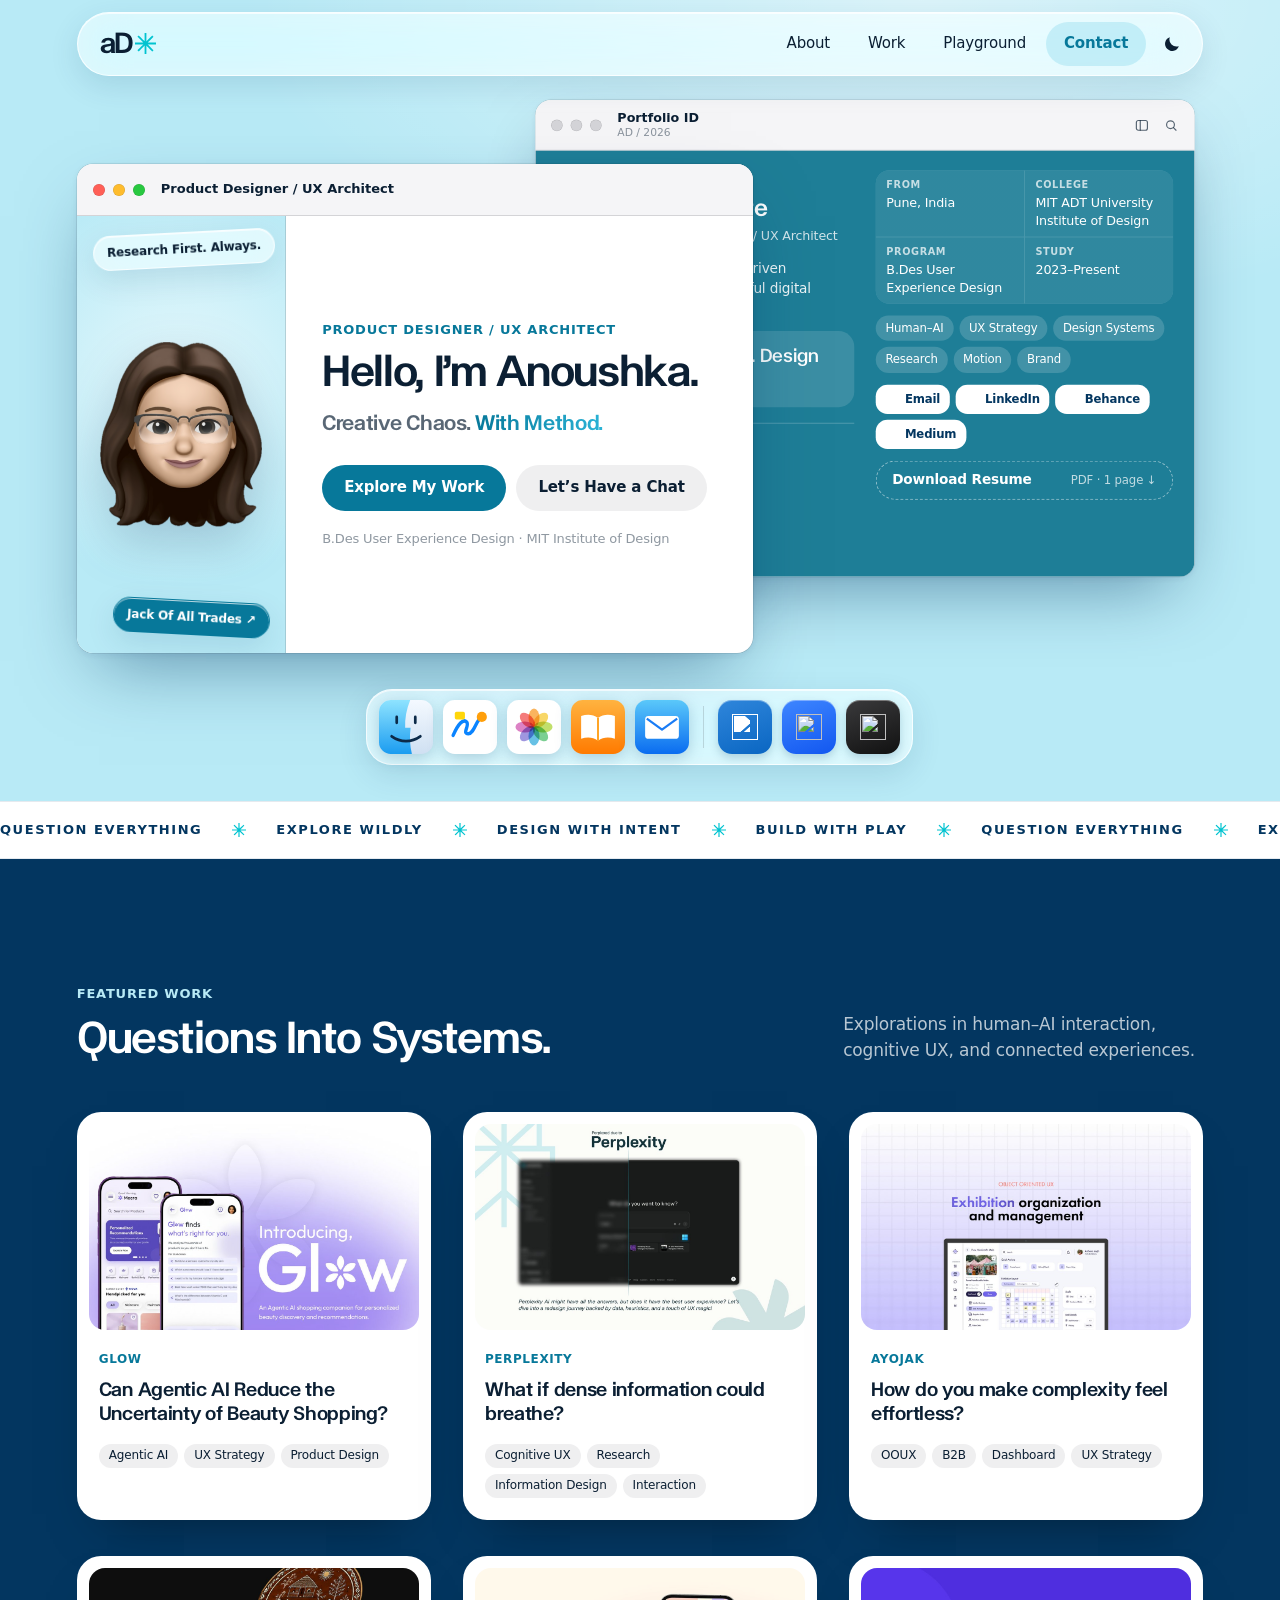
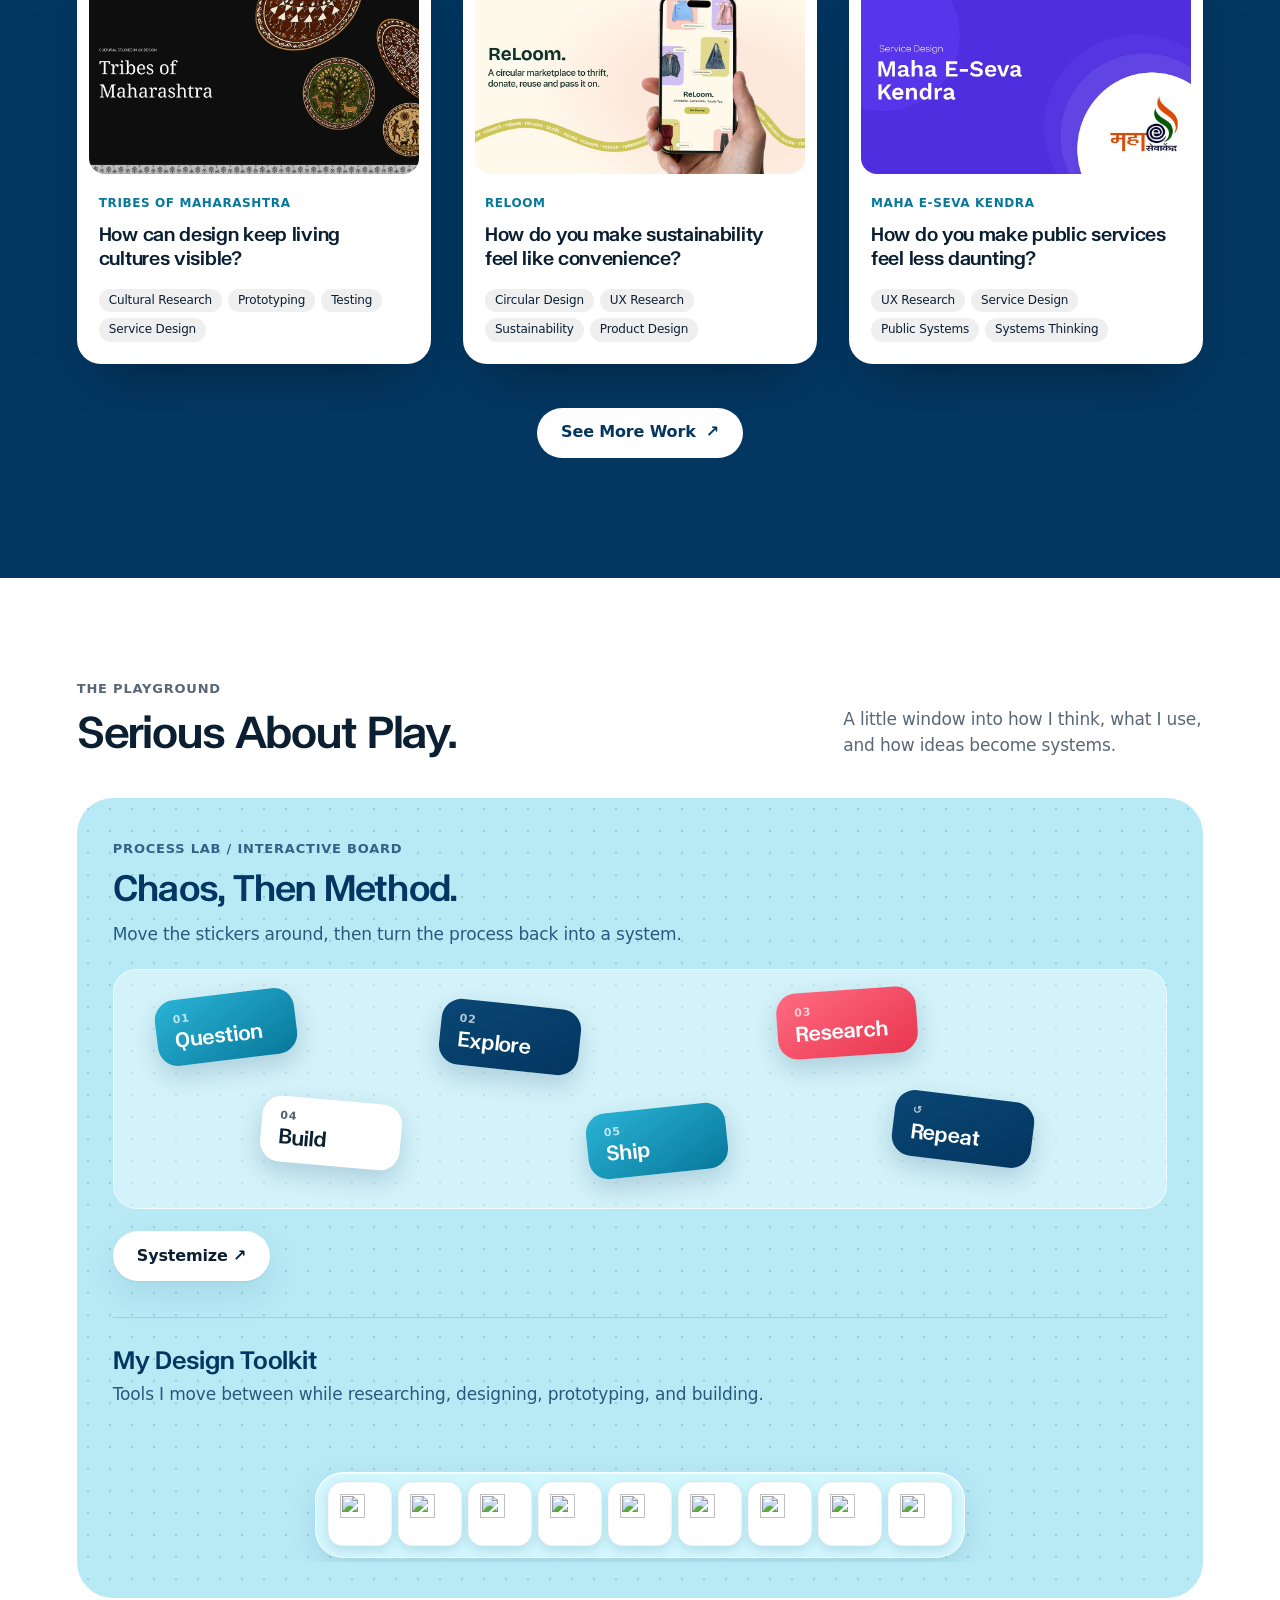
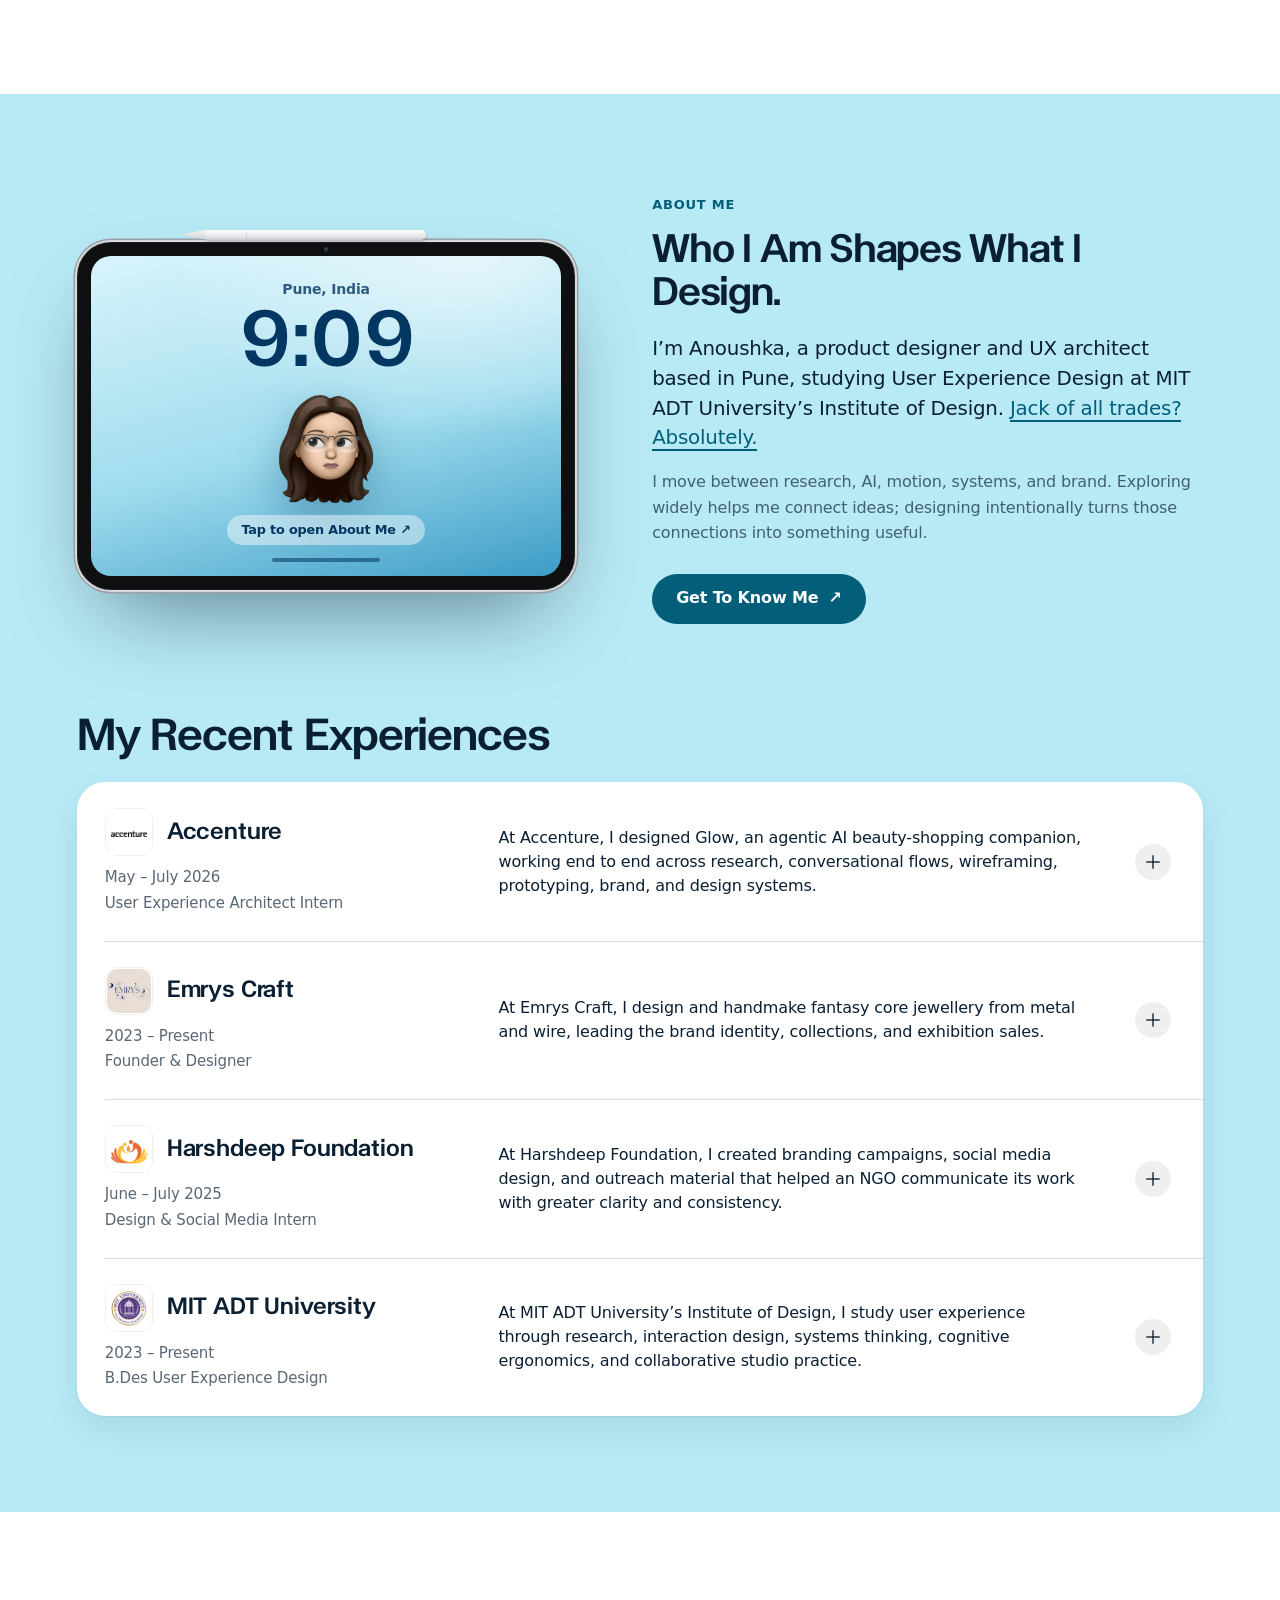
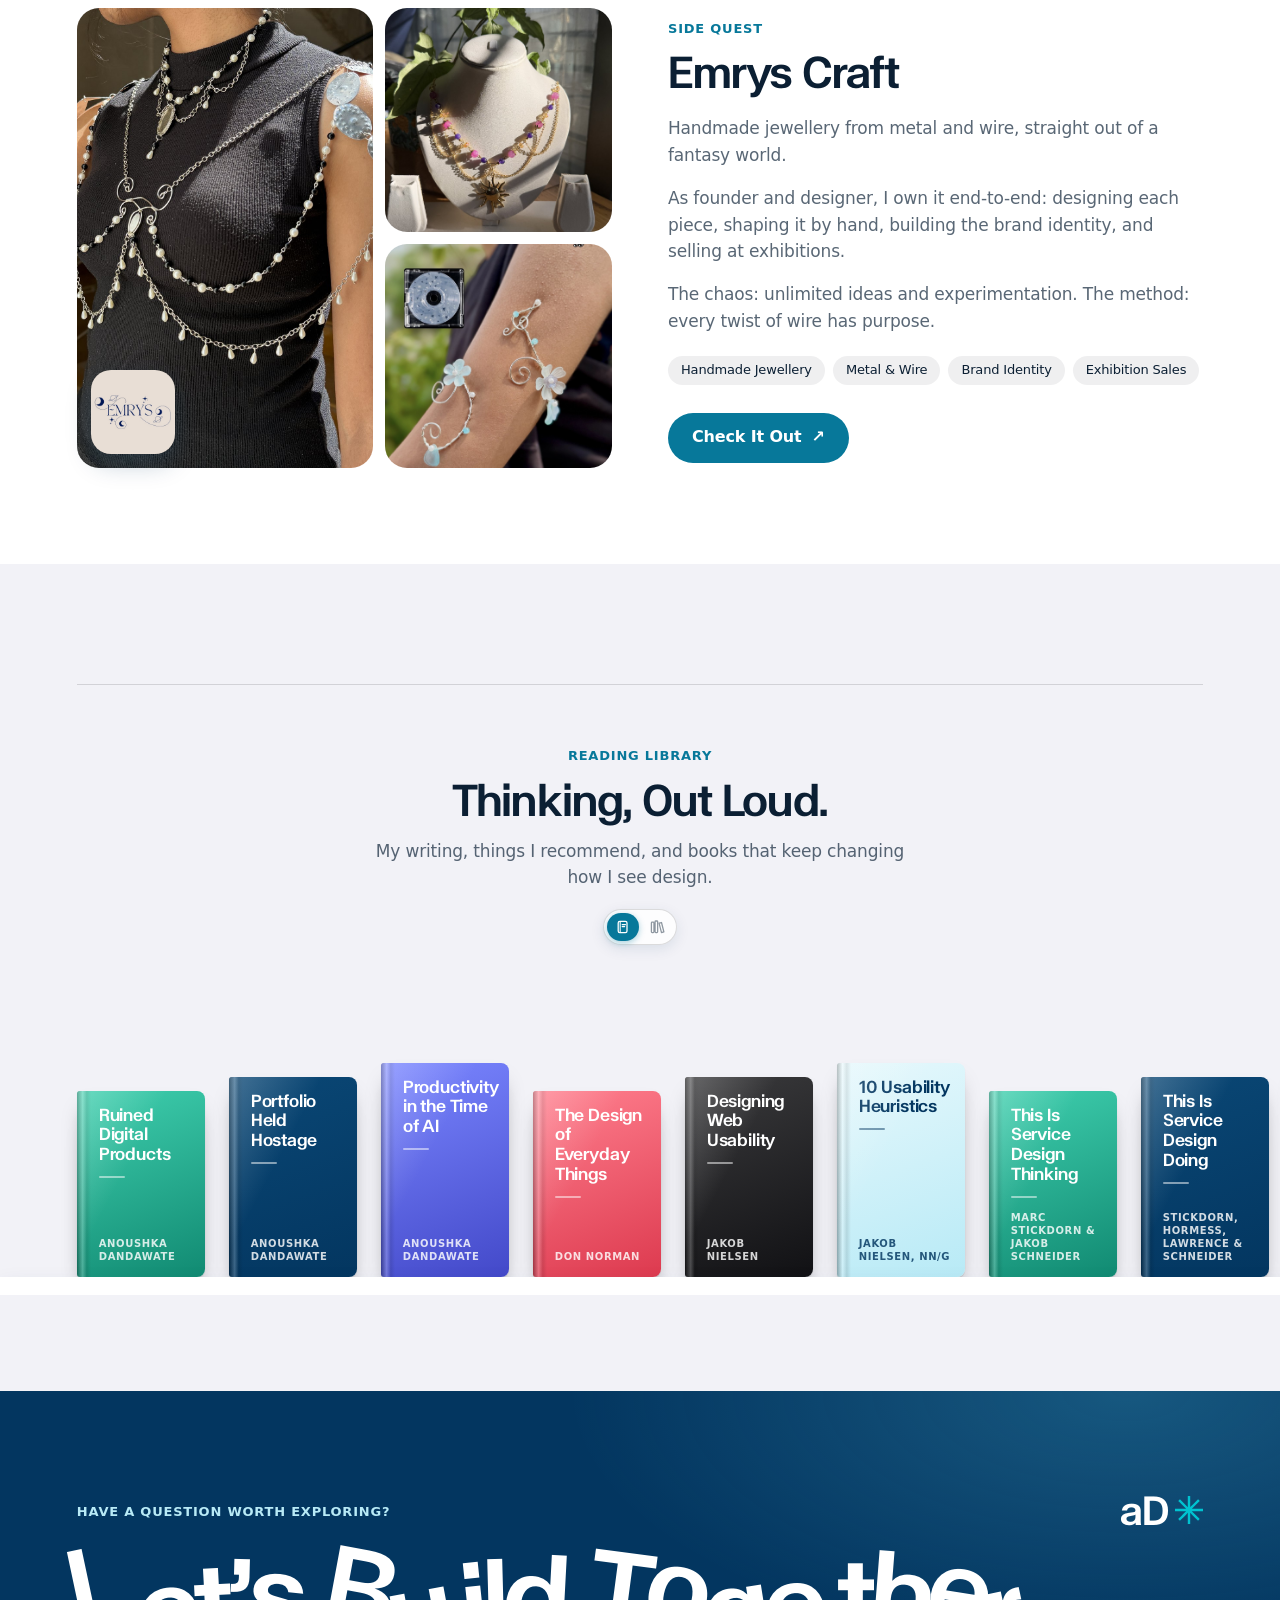
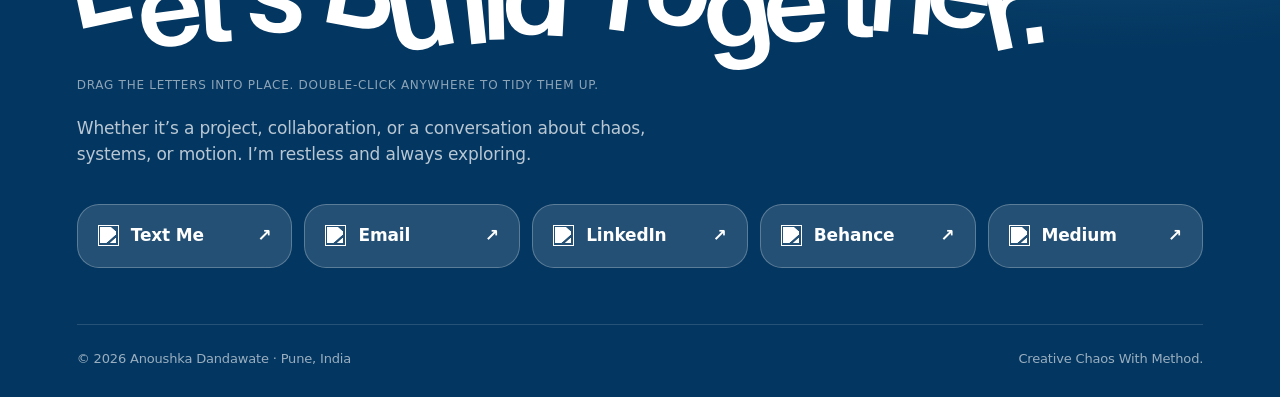
==== index.html @ fce6d8d2 "content: update the Portfolio ID blurb Co-Authored-By: Claude Opus 5 (1M context) <noreply@anthropic" ====
<!DOCTYPE html>
<html lang="en">
<head>
<meta charset="UTF-8"><meta name="viewport" content="width=device-width, initial-scale=1">
<meta name="description" content="Anoushka Dandawate, Product Designer & UX Architect in Pune. Research, human–AI interaction, design systems, and intentional motion.">
<title>Anoushka Dandawate | Creative Chaos With Method</title>
<meta name="theme-color" content="#B8EAF6" media="(prefers-color-scheme: light)"><meta name="theme-color" content="#021526" media="(prefers-color-scheme: dark)">
<link rel="icon" type="image/svg+xml" href="./star.svg">
<link rel="stylesheet" href="./styles.css">
<script src="./theme.js"></script>
<script src="./cursor.js" defer></script>
<script src="./haptics.js" defer></script>
</head>
<body><a class="skip" href="#work">Skip to work</a>
<header class="nav-shell"><div class="wrap nav"><a href="#" class="logo" aria-label="Anoushka home">aD<img class="star-mark" src="./star.svg" alt="" draggable="false"></a><button class="menu-toggle" type="button" aria-expanded="false" aria-controls="main-navigation" aria-label="Open navigation"><span></span><span></span><span></span></button><nav class="nav-tabs" id="main-navigation" aria-label="Main navigation"><a href="about.html">About</a><a href="work.html">Work</a><a href="#playground">Playground</a><a href="#contact">Contact</a></nav><button class="theme-toggle" type="button" aria-pressed="false" aria-label="Switch to dark mode"><svg class="icon-moon" viewBox="0 0 24 24" width="20" height="20" fill="currentColor" aria-hidden="true"><path d="M20.2 14.6A8.5 8.5 0 0 1 9.4 3.8a8.5 8.5 0 1 0 10.8 10.8Z"/></svg><svg class="icon-sun" viewBox="0 0 24 24" width="20" height="20" fill="none" stroke="currentColor" stroke-width="1.8" stroke-linecap="round" aria-hidden="true"><circle cx="12" cy="12" r="4.2"/><path d="M12 2.5v2.2M12 19.3v2.2M2.5 12h2.2M19.3 12h2.2M5.3 5.3l1.6 1.6M17.1 17.1l1.6 1.6M5.3 18.7l1.6-1.6M17.1 6.9l1.6-1.6"/></svg></button></div></header>
<main>
<div class="wrap"><section class="hero surface" aria-labelledby="hero-title"><div class="desktop reveal">
<article class="mac-window window-id" aria-label="Portfolio ID window"><div class="window-bar"><span class="traffic" aria-hidden="true"><i></i><i></i><i></i></span><span class="window-title">Portfolio ID<small>AD / 2026</small></span><span class="window-tools" aria-hidden="true"><svg viewBox="0 0 24 24" width="16" height="16" fill="none" stroke="currentColor" stroke-width="1.8" stroke-linecap="round"><rect x="3.5" y="4.5" width="17" height="15" rx="3"/><path d="M9.5 4.5v15"/></svg><svg viewBox="0 0 24 24" width="16" height="16" fill="none" stroke="currentColor" stroke-width="1.8" stroke-linecap="round"><circle cx="11" cy="11" r="6"/><path d="m15.5 15.5 4 4"/></svg></span></div>
<div class="window-body id-body"><div class="id-left"><div class="id-profile"><div class="id-monogram memoji-slot photo-avatar"><img src="./anu.jpg" alt="Anoushka Dandawate"></div><div><h3>Anoushka Dandawate</h3><p>Product Designer / UX Architect</p></div></div><p class="id-blurb">Restless explorer. Research-driven questioner. Creating thoughtful digital experiences.</p><blockquote class="id-quote">“Question everything. Design with intent.”</blockquote></div><div class="id-right"><dl class="id-details"><div><dt>From</dt><dd>Pune, India</dd></div><div><dt>College</dt><dd>MIT ADT University<br>Institute of Design</dd></div><div><dt>Program</dt><dd>B.Des User Experience Design</dd></div><div><dt>Study</dt><dd>2023–Present</dd></div></dl><div class="id-categories" aria-label="Design focus areas"><span>Human–AI</span><span>UX Strategy</span><span>Design Systems</span><span>Research</span><span>Motion</span><span>Brand</span></div><div class="id-socials" aria-label="Social links"><a href="mailto:dandawateanoushka@gmail.com" aria-label="Email"><img src="https://cdn.simpleicons.org/gmail/033660" alt="">Email</a><a href="https://linkedin.com/in/anoushka-dandawate" target="_blank" rel="noopener noreferrer" aria-label="LinkedIn"><img src="https://cdn.jsdelivr.net/npm/simple-icons@v13/icons/linkedin.svg" alt="">LinkedIn</a><a href="https://behance.net/anoushkdandawa" target="_blank" rel="noopener noreferrer" aria-label="Behance"><img src="https://cdn.simpleicons.org/behance/033660" alt="">Behance</a><a href="https://medium.com/@dandawateanoushka" target="_blank" rel="noopener noreferrer" aria-label="Medium"><img src="https://cdn.simpleicons.org/medium/033660" alt="">Medium</a></div><a class="id-resume" href="./Anoushka-Dandawate-Resume.pdf" download="Anoushka-Dandawate-Resume.pdf">Download Resume <small>PDF · 1 page ↓</small></a></div><div class="id-bottom"><span>Currently Curious About</span><div><b>AI with personality</b><b>Why people choose</b><b>Motion with purpose</b></div></div></div></article>
<article class="mac-window window-photo is-front" aria-label="Portrait window"><div class="window-bar"><span class="traffic" aria-hidden="true"><i></i><i></i><i></i></span><span class="window-title identity-label">Product Designer / UX Architect</span></div>
<div class="window-body photo-body"><div class="portrait-slot has-memoji"><img class="portrait-memoji" src="./memoji-smile.png" alt="Anoushka’s Memoji, smiling"><span class="sticker one">Research First. Always.</span><span class="sticker two">Jack Of All Trades ↗</span></div><div class="hero-card-copy hero-copy-v2"><span class="hero-role">Product Designer / UX Architect</span><h1 id="hero-title" class="hero-name">Hello, I’m Anoushka.</h1><p class="hero-tagline">Creative Chaos. <span>With Method.</span></p><div class="actions hero-actions"><a class="button primary" href="work.html">Explore My Work</a><a class="button" href="https://wa.me/919284045436" target="_blank" rel="noopener noreferrer">Let’s Have a Chat</a></div><p class="hero-meta">B.Des User Experience Design · MIT Institute of Design</p></div></div></article>
</div>
<nav class="hero-dock reveal" aria-label="Quick links"><a class="dock-app is-art" href="#work"><svg viewBox="0 0 64 64" aria-hidden="true"><defs><linearGradient id="fdr-l" x1="0" y1="0" x2="0" y2="1"><stop offset="0" stop-color="#8ee3ff"/><stop offset="1" stop-color="#1b9cf0"/></linearGradient><linearGradient id="fdr-r" x1="0" y1="0" x2="0" y2="1"><stop offset="0" stop-color="#f4f9ff"/><stop offset="1" stop-color="#cfe0f2"/></linearGradient></defs><rect width="64" height="64" rx="14" fill="url(#fdr-r)"/><path d="M14 0h23c-4.5 11-6.5 22-6 33h6.5c-1.5 10-1 21 1.5 31H14A14 14 0 0 1 0 50V14A14 14 0 0 1 14 0z" fill="url(#fdr-l)"/><path d="M21 20v7M43 20v7" stroke="#0c2a48" stroke-width="3.2" stroke-linecap="round"/><path d="M15 43c10.5 7.5 23.5 7.5 34 0" stroke="#0c2a48" stroke-width="3.2" fill="none" stroke-linecap="round"/></svg><span class="dock-tip">Work</span></a><a class="dock-app is-art" href="#playground"><svg viewBox="0 0 64 64" aria-hidden="true"><rect width="64" height="64" rx="14" fill="#fff"/><path d="M12 42c6-14 12-20 16-16s-6 14 2 14 10-22 18-18" stroke="#0a84ff" stroke-width="4" fill="none" stroke-linecap="round"/><circle cx="46" cy="20" r="6" fill="#ff9f0a"/><rect x="14" y="14" width="12" height="9" rx="2" fill="#ffd60a"/></svg><span class="dock-tip">Playground</span></a><a class="dock-app is-art" href="#about"><svg viewBox="0 0 64 64" aria-hidden="true"><rect width="64" height="64" rx="14" fill="#fff"/><g transform="translate(32 32)"><ellipse cx="0" cy="-11" rx="6.5" ry="11" fill="#f9a33b" opacity=".82" transform="rotate(0)" style="mix-blend-mode:multiply"/><ellipse cx="0" cy="-11" rx="6.5" ry="11" fill="#f7cf45" opacity=".82" transform="rotate(45)" style="mix-blend-mode:multiply"/><ellipse cx="0" cy="-11" rx="6.5" ry="11" fill="#b3d84a" opacity=".82" transform="rotate(90)" style="mix-blend-mode:multiply"/><ellipse cx="0" cy="-11" rx="6.5" ry="11" fill="#5ec47a" opacity=".82" transform="rotate(135)" style="mix-blend-mode:multiply"/><ellipse cx="0" cy="-11" rx="6.5" ry="11" fill="#45b4e0" opacity=".82" transform="rotate(180)" style="mix-blend-mode:multiply"/><ellipse cx="0" cy="-11" rx="6.5" ry="11" fill="#8a7fd8" opacity=".82" transform="rotate(225)" style="mix-blend-mode:multiply"/><ellipse cx="0" cy="-11" rx="6.5" ry="11" fill="#d466b8" opacity=".82" transform="rotate(270)" style="mix-blend-mode:multiply"/><ellipse cx="0" cy="-11" rx="6.5" ry="11" fill="#f25e5e" opacity=".82" transform="rotate(315)" style="mix-blend-mode:multiply"/></g></svg><span class="dock-tip">About</span></a><a class="dock-app is-art" href="#writing"><svg viewBox="0 0 64 64" aria-hidden="true"><defs><linearGradient id="hd-bks" x1="0" y1="0" x2="0" y2="1"><stop offset="0" stop-color="#ffb340"/><stop offset="1" stop-color="#ff7a00"/></linearGradient></defs><rect width="64" height="64" rx="14" fill="url(#hd-bks)"/><path d="M12 19c7-2.6 14-2.2 20 2.2 6-4.4 13-4.8 20-2.2v27c-7-2.6-14-2.2-20 2.2-6-4.4-13-4.8-20-2.2z" fill="#fff"/><path d="M32 21.2v27" stroke="#ff9500" stroke-width="2"/></svg><span class="dock-tip">Reading Library</span></a><a class="dock-app is-art" href="#contact"><svg viewBox="0 0 64 64" aria-hidden="true"><defs><linearGradient id="hd-ml" x1="0" y1="0" x2="0" y2="1"><stop offset="0" stop-color="#5ac8fa"/><stop offset="1" stop-color="#0a6cf0"/></linearGradient></defs><rect width="64" height="64" rx="14" fill="url(#hd-ml)"/><rect x="12" y="19" width="40" height="27" rx="4" fill="#fff"/><path d="m14 22 18 13 18-13" stroke="#1a7cf5" stroke-width="2.6" fill="none" stroke-linejoin="round"/></svg><span class="dock-tip">Contact</span></a><span class="dock-divider" aria-hidden="true"></span><a class="dock-app dock-social" href="https://linkedin.com/in/anoushka-dandawate" target="_blank" rel="noopener noreferrer" style="--app:linear-gradient(160deg,#2F86DB,#0A66C2)"><img class="invert" src="https://cdn.jsdelivr.net/npm/simple-icons@v13/icons/linkedin.svg" alt=""><span class="dock-tip">LinkedIn</span></a><a class="dock-app dock-social" href="https://behance.net/anoushkdandawa" target="_blank" rel="noopener noreferrer" style="--app:linear-gradient(160deg,#3E86FF,#1257F0)"><img src="https://cdn.simpleicons.org/behance/FFFFFF" alt=""><span class="dock-tip">Behance</span></a><a class="dock-app dock-social" href="https://medium.com/@dandawateanoushka" target="_blank" rel="noopener noreferrer" style="--app:linear-gradient(160deg,#3A3A3C,#111)"><img src="https://cdn.simpleicons.org/medium/FFFFFF" alt=""><span class="dock-tip">Medium</span></a></nav>
</section></div>
<div class="ribbon" aria-hidden="true"><div class="ribbon-track"><div class="ribbon-group"><span>Question Everything</span><span>Explore Wildly</span><span>Design With Intent</span><span>Build With Play</span></div><div class="ribbon-group"><span>Question Everything</span><span>Explore Wildly</span><span>Design With Intent</span><span>Build With Play</span></div></div></div>
<div class="wrap"><section class="section surface surface-light" id="work"><div class="section-head"><div><span class="eyebrow blue">Featured Work</span><h2>Questions Into Systems.</h2></div><p>Explorations in human–AI interaction, cognitive UX, and connected experiences.</p></div><div class="grid" id="projects"></div><div class="section-cta"><a class="button primary" href="work.html">See More Work <span>↗</span></a></div></section></div>

<section class="playground" id="playground"><div class="wrap section surface surface-dark"><div class="section-head"><div><span class="eyebrow">The Playground</span><h2>Serious About Play.</h2></div><p>A little window into how I think, what I use, and how ideas become systems.</p></div><div class="playground-flow">
<section class="process-board" aria-labelledby="process-title"><span class="eyebrow">Process Lab / Interactive Board</span><h3 id="process-title">Chaos, Then Method.</h3><p>Move the stickers around, then turn the process back into a system.</p><div class="canvas process-canvas" id="canvas" aria-label="Interactive design process sticker canvas"><button class="tile" style="--x:4%;--y:24px;--r:-7deg"><small>01</small>Question</button><button class="tile" style="--x:31%;--y:34px;--r:6deg"><small>02</small>Explore</button><button class="tile" style="--x:63%;--y:20px;--r:-4deg"><small>03</small>Research</button><button class="tile" style="--x:14%;--y:130px;--r:5deg"><small>04</small>Build</button><button class="tile" style="--x:45%;--y:138px;--r:-6deg"><small>05</small>Ship</button><button class="tile" style="--x:74%;--y:126px;--r:7deg"><small>↺</small>Repeat</button></div><button class="button" id="systemize" aria-pressed="false">Systemize ↗</button><div class="toolkit-block" role="group" aria-labelledby="toolkit-title"><h4 id="toolkit-title">My Design Toolkit</h4><p>Tools I move between while researching, designing, prototyping, and building.</p><div class="dock-scroll" aria-label="Design toolkit"><div class="tool-dock"><div class="tool-group" role="list"><div class="dock-item" role="listitem"><span class="dock-icon"><img src="https://www.google.com/s2/favicons?domain=figma.com&amp;sz=128" alt="" width="52" height="52"></span><span>Figma</span></div><div class="dock-item" role="listitem"><span class="dock-icon"><img src="https://cdn.simpleicons.org/framer/0055FF" alt="" width="48" height="48"></span><span>Framer</span></div><div class="dock-item" role="listitem"><span class="dock-icon"><img src="https://cdn.simpleicons.org/claude/D97757" alt="" width="48" height="48"></span><span>Claude</span></div><div class="dock-item" role="listitem"><span class="dock-icon"><img src="https://www.google.com/s2/favicons?domain=aistudio.google.com&amp;sz=128" alt="" width="52" height="52"></span><span>AI Studio</span></div><div class="dock-item" role="listitem"><span class="dock-icon"><img src="https://www.google.com/s2/favicons?domain=procreate.com&amp;sz=128" alt="" width="52" height="52"></span><span>Procreate</span></div><div class="dock-item" role="listitem"><span class="dock-icon"><img src="https://www.gstatic.com/labs-code/stitch/favicon-192x192.png" alt="" width="52" height="52"></span><span>Stitch</span></div><div class="dock-item" role="listitem"><span class="dock-icon"><img src="https://cdn.jsdelivr.net/gh/devicons/devicon@latest/icons/illustrator/illustrator-plain.svg" alt="" width="52" height="52"></span><span>Illustrator</span></div><div class="dock-item" role="listitem"><span class="dock-icon"><img src="https://cdn.jsdelivr.net/gh/devicons/devicon@latest/icons/photoshop/photoshop-original.svg" alt="" width="52" height="52"></span><span>Photoshop</span></div><div class="dock-item" role="listitem"><span class="dock-icon"><img src="https://cdn.simpleicons.org/miro/FFD02F" alt="" width="52" height="52"></span><span>Miro</span></div></div><div class="tool-group" aria-hidden="true"><div class="dock-item"><span class="dock-icon"><img src="https://www.google.com/s2/favicons?domain=figma.com&amp;sz=128" alt="" width="52" height="52"></span><span>Figma</span></div><div class="dock-item"><span class="dock-icon"><img src="https://cdn.simpleicons.org/framer/0055FF" alt="" width="48" height="48"></span><span>Framer</span></div><div class="dock-item"><span class="dock-icon"><img src="https://cdn.simpleicons.org/claude/D97757" alt="" width="48" height="48"></span><span>Claude</span></div><div class="dock-item"><span class="dock-icon"><img src="https://www.google.com/s2/favicons?domain=aistudio.google.com&amp;sz=128" alt="" width="52" height="52"></span><span>AI Studio</span></div><div class="dock-item"><span class="dock-icon"><img src="https://www.google.com/s2/favicons?domain=procreate.com&amp;sz=128" alt="" width="52" height="52"></span><span>Procreate</span></div><div class="dock-item"><span class="dock-icon"><img src="https://www.gstatic.com/labs-code/stitch/favicon-192x192.png" alt="" width="52" height="52"></span><span>Stitch</span></div><div class="dock-item"><span class="dock-icon"><img src="https://cdn.jsdelivr.net/gh/devicons/devicon@latest/icons/illustrator/illustrator-plain.svg" alt="" width="52" height="52"></span><span>Illustrator</span></div><div class="dock-item"><span class="dock-icon"><img src="https://cdn.jsdelivr.net/gh/devicons/devicon@latest/icons/photoshop/photoshop-original.svg" alt="" width="52" height="52"></span><span>Photoshop</span></div><div class="dock-item"><span class="dock-icon"><img src="https://cdn.simpleicons.org/miro/FFD02F" alt="" width="52" height="52"></span><span>Miro</span></div></div></div></div></div></section>

</div></section>
<div class="wrap section-stack"><section class="section surface surface-light" id="about"><div class="about-grid about-feature"><div class="about-device"><a class="ipad ipad-lock" href="about.html" aria-label="Open the About Me page"><span class="apple-pencil" aria-hidden="true"></span><span class="ipad-camera" aria-hidden="true"></span><span class="ipad-screen lock-screen"><span class="lock-date">Pune, India</span><span class="lock-time" id="lock-time">9:41</span><span class="lock-portrait is-memoji"><img src="./memoji-judging.png" alt=""></span><span class="lock-hint">Tap to open About Me ↗</span><span class="lock-bar" aria-hidden="true"></span></span></a></div><div class="about-copy"><span class="eyebrow blue">About Me</span><h2 class="about-title">Who I Am Shapes What I Design.</h2><p class="about-statement">I’m Anoushka, a product designer and UX architect based in Pune, studying User Experience Design at MIT ADT University’s Institute of Design. <span class="about-highlight">Jack of all trades? Absolutely.</span></p><p class="about-statement is-secondary">I move between research, AI, motion, systems, and brand. Exploring widely helps me connect ideas; designing intentionally turns those connections into something useful.</p><div class="actions"><a class="button primary" href="about.html">Get To Know Me <span>↗</span></a></div></div></div>
<div class="experience" id="resume"><h3>My Recent Experiences</h3><div class="experience-list">
<article class="experience-row"><div class="experience-meta"><div class="experience-orgline"><img class="experience-logo accenture-logo" src="accenture-wordmark.png" alt=""><strong>Accenture</strong></div><time>May – July 2026</time><span>User Experience Architect Intern</span></div><div class="experience-summary"><p>At Accenture, I designed Glow, an agentic AI beauty-shopping companion, working end to end across research, conversational flows, wireframing, prototyping, brand, and design systems.</p><p class="experience-detail" id="experience-accenture">The core challenge was making an AI-led experience feel human and reducing beauty-shopping complexity into a focused four-tap journey.</p></div><button class="experience-toggle" type="button" aria-expanded="false" aria-controls="experience-accenture" aria-label="Read more about Accenture"><span></span><span></span></button></article>
<article class="experience-row"><div class="experience-meta"><div class="experience-orgline"><img class="experience-logo is-brand" src="photos/emrys-logo-tight.jpg" alt=""><strong>Emrys Craft</strong></div><time>2023 – Present</time><span>Founder &amp; Designer</span></div><div class="experience-summary"><p>At Emrys Craft, I design and handmake fantasy core jewellery from metal and wire, leading the brand identity, collections, and exhibition sales.</p><p class="experience-detail" id="experience-emrys">Each piece is shaped by hand, bending wire and metal into armour cuffs, charms, and necklaces that feel like they belong to another world.</p></div><button class="experience-toggle" type="button" aria-expanded="false" aria-controls="experience-emrys" aria-label="Read more about Emrys Craft"><span></span><span></span></button></article>
<article class="experience-row"><div class="experience-meta"><div class="experience-orgline"><img class="experience-logo is-brand" src="photos/harshdeep-mark.png" alt=""><strong>Harshdeep Foundation</strong></div><time>June – July 2025</time><span>Design &amp; Social Media Intern</span></div><div class="experience-summary"><p>At Harshdeep Foundation, I created branding campaigns, social media design, and outreach material that helped an NGO communicate its work with greater clarity and consistency.</p><p class="experience-detail" id="experience-harshdeep">I translated program information into accessible visual stories across campaign formats while maintaining one recognizable identity.</p></div><button class="experience-toggle" type="button" aria-expanded="false" aria-controls="experience-harshdeep" aria-label="Read more about Harshdeep Foundation"><span></span><span></span></button></article>
<article class="experience-row"><div class="experience-meta"><div class="experience-orgline"><img class="experience-logo mit-logo" src="mit-adt-logo.png" alt=""><strong>MIT ADT University</strong></div><time>2023 – Present</time><span>B.Des User Experience Design</span></div><div class="experience-summary"><p>At MIT ADT University’s Institute of Design, I study user experience through research, interaction design, systems thinking, cognitive ergonomics, and collaborative studio practice.</p><p class="experience-detail" id="experience-mit">Academic work lets me test methods across human–AI interaction, behavioral research, sustainability, information design, and service experiences.</p></div><button class="experience-toggle" type="button" aria-expanded="false" aria-controls="experience-mit" aria-label="Read more about MIT ADT University"><span></span><span></span></button></article>
</div></div>
</section>
<section class="section surface surface-dark"><div class="sidequest"><div class="emrys-gallery" aria-label="Emrys Craft pieces"><img class="eg-main" src="photos/emrys-armour.jpg" alt="Emrys Craft armour jewellery, worn"><img src="photos/emrys-necklace.jpg" alt="Emrys Craft necklace on a stand"><img src="photos/emrys-armcuff.jpg" alt="Treble Periwinkle arm cuff"><img class="eg-logo" src="photos/emrys-logo.jpg" alt="Emrys logo"></div><div><span class="eyebrow blue">Side Quest</span><h2>Emrys Craft</h2><p>Handmade jewellery from metal and wire, straight out of a fantasy world.</p><p class="muted">As founder and designer, I own it end-to-end: designing each piece, shaping it by hand, building the brand identity, and selling at exhibitions.</p><p>The chaos: unlimited ideas and experimentation. The method: every twist of wire has purpose.</p><div class="tags"><span>Handmade Jewellery</span><span>Metal &amp; Wire</span><span>Brand Identity</span><span>Exhibition Sales</span></div><div class="actions"><a class="button primary" href="https://www.instagram.com/emryscrafts.co/" target="_blank" rel="noopener noreferrer">Check It Out <span>↗</span></a></div></div></div></section>
<section class="section surface surface-light"><section class="reading-library" id="writing" aria-labelledby="library-title"><div class="library-head"><div><span class="eyebrow blue">Reading Library</span><h3 id="library-title">Thinking, Out Loud.</h3><p>My writing, things I recommend, and books that keep changing how I see design.</p><div class="shelf-toggle-row"><div class="shelf-toggle" role="radiogroup" aria-label="Shelf view"><button type="button" role="radio" aria-checked="true" data-shelf="front" aria-label="Show covers" data-tip="Covers"><svg viewBox="0 0 20 20" width="16" height="16" fill="none" stroke="currentColor" stroke-width="1.6" stroke-linejoin="round" aria-hidden="true"><rect x="4" y="3" width="11" height="14" rx="2"/><path d="M6.5 3v14" stroke-width="1.3"/><path d="M9 7h4M9 9.5h3" stroke-linecap="round"/></svg></button><button type="button" role="radio" aria-checked="false" data-shelf="spines" aria-label="Show spines" data-tip="Spines"><svg viewBox="0 0 20 20" width="16" height="16" fill="none" stroke="currentColor" stroke-width="1.6" stroke-linejoin="round" aria-hidden="true"><rect x="3" y="4" width="3.2" height="13" rx="1"/><rect x="7.6" y="2.5" width="3.2" height="14.5" rx="1"/><path d="m12.6 5.2 3-.8 3 11.8-3 .8z"/></svg></button></div></div></div></div><div class="bookshelf" id="bookshelf" aria-label="Drag sideways to browse books"><div class="shelf-inner"><div class="book-row" id="book-row"></div><div class="shelf-edge" aria-hidden="true"></div></div></div><article class="reading-detail" id="reading-detail" aria-live="polite"></article></section></section></div>
</main><footer class="footer" id="contact"><div class="wrap"><div class="footer-kicker-row"><span class="eyebrow">Have A Question Worth Exploring?</span><span class="footer-brand" aria-label="Anoushka Dandawate monogram"><span class="footer-brand-part" aria-hidden="true">a</span><span class="footer-brand-part" aria-hidden="true">D</span><span class="footer-brand-part mark-star" aria-hidden="true"><img class="star-mark" src="./star.svg" alt="" draggable="false"></span></span></div><div class="footer-title-row"><h2 class="footer-letters">Let’s Build Together.</h2></div><span class="footer-selection" aria-hidden="true"></span><span class="letter-hint">Drag the letters into place. Double-click anywhere to tidy them up.</span><p>Whether it’s a project, collaboration, or a conversation about chaos, systems, or motion. I’m restless and always exploring.</p><div class="socials"><a class="is-whatsapp" href="https://wa.me/919284045436" target="_blank" rel="noopener noreferrer"><img src="https://cdn.simpleicons.org/whatsapp/FFFFFF" alt="">Text Me <span>↗</span></a><a id="footer-email" href="mailto:dandawateanoushka@gmail.com"><img src="https://cdn.simpleicons.org/gmail/FFFFFF" alt="">Email <span>↗</span></a><a href="https://linkedin.com/in/anoushka-dandawate" target="_blank" rel="noopener noreferrer"><img src="https://cdn.jsdelivr.net/npm/simple-icons@v13/icons/linkedin.svg" alt="">LinkedIn <span>↗</span></a><a href="https://behance.net/anoushkdandawa" target="_blank" rel="noopener noreferrer"><img src="https://cdn.simpleicons.org/behance/FFFFFF" alt="">Behance <span>↗</span></a><a href="https://medium.com/@dandawateanoushka" target="_blank" rel="noopener noreferrer"><img src="https://cdn.simpleicons.org/medium/FFFFFF" alt="">Medium <span>↗</span></a></div><div class="footnote"><span>© 2026 Anoushka Dandawate · Pune, India</span><span>Creative Chaos With Method.</span></div></div></footer>
<dialog id="case-dialog" aria-labelledby="case-title"><button class="button close" id="close-case">Close ×</button><div id="case-content"></div></dialog>
<script src="./projects-data.js"></script>
<script>
const projects=[
{id:'glow',name:'Glow',question:'What if AI could feel like a friend?',subtitle:'Agentic AI Beauty Shopping Companion',description:'Glow turns beauty shopping chaos into a four-tap experience.',role:'Solo end-to-end UX Architect Intern · Accenture Avanade · May–July 2026',tags:['AI Interaction','Agentic Design','UX Strategy'],categories:['ai'],time:4,challenge:'The real challenge was designing a conversational flow that felt human, not robotic.',steps:['Designed end-to-end as a solo project, from research through prototype.','Created workflows, scenarios, and conversational flows.','Built the brand and design system from scratch.'],learning:'I love the full stack of design. From research to motion. From chaos to system.'},
{id:'ayojak',name:'Ayojak',question:'How do you make complexity feel effortless?',subtitle:'Organizer Dashboard & Design System',description:'Ayojak transforms manual event management into a cognitive-friendly system.',role:'Exhibitions, stalls & expos · Dashboard and design system',tags:['Design Systems','Information Design','Cognitive UX'],categories:['systems'],time:6,challenge:'Structure the information hierarchy around cognitive ergonomics, using UX Magic research to guide a complex manual process.',steps:['Built a molecular design system.','Used research-driven information architecture to address cognitive overload.','Gave every component a clear purpose in the organizer’s workflow.'],learning:'The interface grows out of the information hierarchy and the tasks it supports.'},
{id:'perplexity',name:'Perplexity',question:'What if dense information could breathe?',subtitle:'Cognitive Ergonomics Redesign Study',description:'Exploring better rhythm and information hierarchy in an information-dense interface.',role:'Independent redesign study · Not an official Perplexity project',tags:['Research','Interaction Design','UX Strategy'],categories:['research'],time:5,challenge:'Users didn’t need less information; they needed better rhythm.',steps:['Ran competitor analysis and a heuristic evaluation.','Created wireframes and mockups.','Reworked information hierarchy and interaction patterns to address cognitive load.'],learning:'The interface itself became the system for making information easier to navigate.'},
{id:'reloom',name:'Reloom',question:'How do you make sustainability feel like convenience?',subtitle:'Sustainable Fashion Ecosystems Application',description:'Reloom connects resale, repair, and reuse: three separate mental models in one flow.',role:'Journey mapping · System-state prototyping',tags:['Sustainable Design','Systems','Interaction Design'],categories:['systems','sustainability'],time:5,challenge:'Make sustainability feel like convenience, not compromise.',steps:['Mapped user journeys to locate friction points.','Connected resale, repair, and reuse within one experience.','Built system-state prototypes to clarify navigation.'],learning:'Connected journeys need to support the way people understand each activity.'},
{id:'tribes',name:'Tribes of Maharashtra',question:'How can design keep living cultures visible?',subtitle:'A Cultural UX Project',tags:['Cultural UX','Research','Storytelling'],categories:['research']},
{id:'seva',name:'Maha e-Seva Kendra',question:'How do you make public services feel less daunting?',subtitle:'A Service Design Case Study',tags:['Service Design','Public Services','Journey Mapping'],categories:['systems']}
];
const heroWindows=[...document.querySelectorAll('.mac-window')];
function focusWindow(win){heroWindows.forEach(item=>item.classList.toggle('is-front',item===win));}
heroWindows.forEach(win=>{win.addEventListener('pointerdown',()=>{if(!win.classList.contains('is-front'))focusWindow(win);});win.addEventListener('focusin',()=>focusWindow(win));});
const toolDock=document.querySelector('.tool-group'),toolDockItems=[...toolDock.querySelectorAll('.dock-item')];
if(matchMedia('(hover: hover)').matches&&!matchMedia('(prefers-reduced-motion: reduce)').matches){toolDock.addEventListener('pointermove',event=>{toolDockItems.forEach(item=>{const box=item.getBoundingClientRect(),distance=Math.abs(event.clientX-(box.left+box.width/2));item.style.setProperty('--s',(1+.65*Math.max(0,1-distance/160)).toFixed(3));});});toolDock.addEventListener('pointerleave',()=>toolDockItems.forEach(item=>item.style.setProperty('--s','1')));}
const lockTime=document.querySelector('#lock-time');const tickLock=()=>{lockTime.textContent=new Intl.DateTimeFormat('en-GB',{timeZone:'Asia/Kolkata',hour:'numeric',minute:'2-digit',hourCycle:'h12'}).format(new Date()).replace(/\s?[ap]m/i,'');};tickLock();setInterval(tickLock,15000);
const projectGrid=document.querySelector('#projects');
const coverArt={glow:'<span class="orbit" aria-hidden="true"></span>',ayojak:'<span class="dashboard" aria-hidden="true"><i></i><i></i><i></i></span>',perplexity:'<span class="search-line" aria-hidden="true">A little more room to think. ↗</span>',reloom:'<span class="reloop" aria-hidden="true">↻</span>',tribes:'<span class="weave" aria-hidden="true"></span>',seva:'<span class="seva-grid" aria-hidden="true"><i></i><i></i><i></i><i></i></span>'};
const cardHtml=p=>`<a class="project" href="project.html?p=${p.id}"><span class="cover has-image"><img src="${p.card}" alt="" loading="lazy"></span><span class="project-body"><span class="project-name">${p.name}</span><h3 class="project-q">${p.question}</h3><span class="tags">${p.tags.map(t=>`<span>${t}</span>`).join('')}</span></span></a>`;
projectGrid.innerHTML=window.PROJECTS.map(cardHtml).join('');
const dialog=document.querySelector('#case-dialog');
function openCase(id){const p=projects.find(item=>item.id===id),section=(title,body)=>body?`<h3>${title}</h3>${body}`:'';document.querySelector('#case-content').innerHTML=`<p class="eyebrow blue">Project Overview / ${p.subtitle}</p><h2 id="case-title">${p.name}</h2>${p.role?`<p>${p.role}</p>`:''}<h3>${p.question}</h3>${p.description?`<p>${p.description}</p>`:''}${section('The Real Challenge',p.challenge&&`<p>${p.challenge}</p>`)}${section('The Method',p.steps&&`<ul>${p.steps.map(s=>`<li>${s}</li>`).join('')}</ul>`)}${section('Reflection',p.learning&&`<p>${p.learning}</p>`)}<p class="placeholder">Research artifacts, final screens, and prototype links pending.</p>`;dialog.showModal();}
document.querySelector('#close-case').addEventListener('click',()=>dialog.close());

const canvas=document.querySelector('#canvas'),systemize=document.querySelector('#systemize');systemize.addEventListener('click',()=>{const ordered=canvas.classList.toggle('ordered');systemize.setAttribute('aria-pressed',String(ordered));systemize.textContent=ordered?'Back To Chaos ↺':'Systemize ↗';});
document.querySelectorAll('.experience-toggle').forEach(toggle=>toggle.addEventListener('click',()=>{const row=toggle.closest('.experience-row'),expanded=toggle.getAttribute('aria-expanded')==='true';toggle.setAttribute('aria-expanded',String(!expanded));row.classList.toggle('expanded',!expanded);}));
function moveTile(tile,x,y){tile.style.left=Math.max(0,Math.min(x,canvas.clientWidth-tile.offsetWidth))+'px';tile.style.top=Math.max(0,Math.min(y,canvas.clientHeight-tile.offsetHeight))+'px';}
document.querySelectorAll('.tile').forEach(tile=>{let drag=null;tile.addEventListener('pointerdown',e=>{if(canvas.classList.contains('ordered'))return;drag={x:e.clientX,y:e.clientY,left:tile.offsetLeft,top:tile.offsetTop};tile.setPointerCapture(e.pointerId);});tile.addEventListener('pointermove',e=>{if(drag)moveTile(tile,drag.left+e.clientX-drag.x,drag.top+e.clientY-drag.y);});tile.addEventListener('pointerup',()=>drag=null);tile.addEventListener('pointercancel',()=>drag=null);tile.addEventListener('keydown',e=>{if(canvas.classList.contains('ordered'))return;const moves={ArrowLeft:[-12,0],ArrowRight:[12,0],ArrowUp:[0,-12],ArrowDown:[0,12]};if(moves[e.key]){e.preventDefault();moveTile(tile,tile.offsetLeft+moves[e.key][0],tile.offsetTop+moves[e.key][1]);}});});
const footerTitle=document.querySelector('.footer-letters'),footerTitleText=footerTitle.textContent.trim();
footerTitle.setAttribute('aria-label',footerTitleText);footerTitle.textContent='';
footerTitleText.split(' ').forEach((word,wordIndex)=>{const group=document.createElement('span');group.className='footer-word';group.setAttribute('aria-hidden','true');[...word].forEach((character,index)=>{const letter=document.createElement('span');letter.className='footer-letter';letter.textContent=character;letter.style.setProperty('--r',((wordIndex*3+index)%5-2)*.7+'deg');group.append(letter);});footerTitle.append(group);});
const footer=document.querySelector('.footer'),footerSelection=document.querySelector('.footer-selection');
function selectFooterLetter(letter){const footerBounds=footer.getBoundingClientRect(),letterBounds=letter.getBoundingClientRect(),padding=4,width=letterBounds.width+padding*2,height=letterBounds.height+padding*2;footerSelection.style.left=letterBounds.left-footerBounds.left-padding+'px';footerSelection.style.top=letterBounds.top-footerBounds.top-padding+'px';footerSelection.style.width=width+'px';footerSelection.style.height=height+'px';footerSelection.style.setProperty('--selection-width',width+'px');footerSelection.style.setProperty('--selection-height',height+'px');footerSelection.classList.add('visible');}
const footerLetterResets=[];
const footerScatter=index=>({x:((index*37)%13-6)*1.2,y:((index*53)%11-5)*2.4,r:((index*71)%17-8)*1.5});
document.querySelectorAll('.footer-letter').forEach((letter,index)=>{const start=footerScatter(index);let drag=null,x=start.x,y=start.y;letter.style.setProperty('--dx',x+'px');letter.style.setProperty('--dy',y+'px');letter.style.setProperty('--r',start.r+'deg');const draw=()=>{letter.style.setProperty('--dx',x+'px');letter.style.setProperty('--dy',y+'px');requestAnimationFrame(()=>selectFooterLetter(letter));};footerLetterResets.push(()=>{x=0;y=0;letter.style.setProperty('--r','0deg');draw();});letter.addEventListener('pointerenter',()=>selectFooterLetter(letter));letter.addEventListener('pointerleave',()=>{if(!drag)footerSelection.classList.remove('visible');});letter.addEventListener('pointerdown',event=>{drag={x:event.clientX,y:event.clientY,startX:x,startY:y};letter.setPointerCapture(event.pointerId);letter.classList.add('dragging');letter.style.setProperty('--r','0deg');selectFooterLetter(letter);});letter.addEventListener('pointermove',event=>{if(!drag)return;const limit=innerWidth<768?36:80;x=Math.max(-limit,Math.min(limit,drag.startX+event.clientX-drag.x));y=Math.max(-limit,Math.min(limit,drag.startY+event.clientY-drag.y));draw();});const release=()=>{drag=null;letter.classList.remove('dragging');};letter.addEventListener('pointerup',release);letter.addEventListener('pointercancel',release);});
document.querySelectorAll('.footer-brand-part').forEach(part=>{let drag=null,x=0,y=0;const draw=()=>{part.style.setProperty('--dx',x+'px');part.style.setProperty('--dy',y+'px');requestAnimationFrame(()=>selectFooterLetter(part));};footerLetterResets.push(()=>{x=0;y=0;draw();});part.addEventListener('pointerenter',()=>selectFooterLetter(part));part.addEventListener('pointerleave',()=>{if(!drag)footerSelection.classList.remove('visible');});part.addEventListener('pointerdown',event=>{drag={x:event.clientX,y:event.clientY,startX:x,startY:y};part.setPointerCapture(event.pointerId);part.classList.add('dragging');selectFooterLetter(part);});part.addEventListener('pointermove',event=>{if(!drag)return;const limit=innerWidth<768?36:80;x=Math.max(-limit,Math.min(limit,drag.startX+event.clientX-drag.x));y=Math.max(-limit,Math.min(limit,drag.startY+event.clientY-drag.y));draw();});const release=()=>{drag=null;part.classList.remove('dragging');};part.addEventListener('pointerup',release);part.addEventListener('pointercancel',release);});
footer.addEventListener('dblclick',()=>{footerLetterResets.forEach(reset=>reset());footerSelection.classList.remove('visible');});

const libraryItems=[
{kind:'mine',title:'Becoming a UX Designer Ruined Digital Products for Me (And That’s a Good Thing)',short:'Ruined Digital Products',label:'Anoushka Dandawate',note:'A reflective piece on how UX literacy changes the way you see digital products, framing critique as a sign of growth.',color:'teal',link:'https://medium.com/@dandawateanoushka/becoming-a-ux-designer-ruined-digital-products-for-me-and-thats-a-good-thing-96de17dde5d9',cta:'Read on Medium'},
{kind:'mine',title:'My Portfolio Is Being Held Hostage. The Kidnapper Is Me.',short:'Portfolio Held Hostage',label:'Anoushka Dandawate',note:'An honest exploration of perfectionism, identity, and the emotional labor of portfolio-making for designers.',color:'cobalt',link:'https://medium.com/@dandawateanoushka/my-portfolio-is-being-held-hostage-the-kidnapper-is-me-9e8e99b448f2',cta:'Read on Medium'},
{kind:'mine',title:'Productivity in the Time of AI: What Are We Actually Trying to Optimize?',short:'Productivity in the Time of AI',label:'Anoushka Dandawate',note:'A thoughtful essay questioning productivity culture in the age of AI, arguing for intention over output.',color:'indigo',link:'https://medium.com/@dandawateanoushka/productivity-in-the-time-of-ai-what-are-we-actually-trying-to-optimize-7be3e6ee4e8a',cta:'Read on Medium'},
{kind:'books',title:'The Design of Everyday Things (Revised & Expanded)',short:'The Design of Everyday Things',label:'Don Norman',note:'The classic on human-centered design, affordances, and why good design makes things understandable. Essential for framing HRUX and service interactions.',color:'red'},
{kind:'books',title:'Designing Web Usability: The Practice of Simplicity',short:'Designing Web Usability',label:'Jakob Nielsen',note:'Nielsen’s foundational guide to web usability, still relevant for grounding digital service design in evidence-based heuristics.',color:'ink'},
{kind:'recommended',title:'10 Usability Heuristics for User Interface Design',short:'10 Usability Heuristics',label:'Jakob Nielsen, NN/g',note:'The canonical heuristics every designer should internalize; useful for evaluating healthcare interfaces and robot interactions.',color:'sky',link:'https://www.nngroup.com/articles/ten-usability-heuristics/',cta:'Read on NN/g'},
{kind:'books',title:'This Is Service Design Thinking: Basics, Tools, Cases',short:'This Is Service Design Thinking',label:'Marc Stickdorn & Jakob Schneider',note:'An accessible introduction to service design principles, tools, and real cases. Great for mapping healthcare service journeys.',color:'teal',link:'https://www.thisisservicedesignthinking.com/',cta:'Publisher page'},
{kind:'books',title:'This Is Service Design Doing: Applying Service Design Thinking in the Real World',short:'This Is Service Design Doing',label:'Stickdorn, Hormess, Lawrence & Schneider',note:'A practical companion with methods, workshops, and implementation guidance for embedding service design in organizations.',color:'cobalt',link:'https://www.thisisservicedesigndoing.com/',cta:'Book site'},
{kind:'books',title:'Atomic Design',short:'Atomic Design',label:'Brad Frost',note:'A methodology for building scalable UIs using atoms, molecules, and organisms. Core reading for design system thinking.',color:'red',link:'https://atomicdesign.bradfrost.com/',cta:'Read free online'},
{kind:'recommended',title:'Using AI for UX Work: Study Guide',short:'Using AI for UX Work',label:'Nielsen Norman Group',note:'A curated collection of NN/g articles on applying AI across UX research, synthesis, and design workflows.',color:'indigo',link:'https://www.nngroup.com/search/?q=using%20AI%20for%20UX%20work%20study%20guide',cta:'Read on NN/g'},
{kind:'books',title:'UX Magic: Semantic IxD',short:'UX Magic',label:'Daniel Rosenberg',note:'Rosenberg’s case for semantic interaction design: shaping experiences around meaning, objects, and consistent language.',color:'sky'}
];
const bookRow=document.querySelector('#book-row'),readingDetail=document.querySelector('#reading-detail');
function selectBook(book,item){document.querySelectorAll('.book').forEach(entry=>entry.classList.toggle('selected',entry===book));readingDetail.innerHTML=`<div><span class="eyebrow">${item.label}</span><h4>${item.title}</h4><p>${item.note}</p></div>${item.link?`<a class="button primary" href="${item.link}" target="_blank" rel="noopener noreferrer">${item.cta} ↗</a>`:''}`;}
function renderLibrary(){bookRow.textContent='';readingDetail.textContent='';const items=libraryItems.slice();bookRow.classList.remove('compact');items.forEach((item,index)=>{const book=document.createElement('button');book.type='button';book.className=`book book-${item.kind} book-${item.color}`;book.style.setProperty('--book-height',`${186+(index%3)*14}px`);book.style.setProperty('--book-width','128px');book.style.setProperty('--spine-w',`${38+(index*7)%18}px`);book.setAttribute('aria-label',`${item.title}, ${item.label}`);book.innerHTML=`<span class="book-cover"><span class="book-title">${item.short||item.title}</span><small>${item.label}</small></span>`;book.addEventListener('click',()=>selectBook(book,item));bookRow.append(book);});}
let shelfDrag=null;const bookshelf=document.querySelector('#bookshelf');document.querySelectorAll('[data-shelf]').forEach(b=>b.addEventListener('click',()=>{const spines=b.dataset.shelf==='spines';bookRow.classList.toggle('is-spines',spines);document.querySelectorAll('[data-shelf]').forEach(x=>x.setAttribute('aria-checked',String(x===b)));}));
bookshelf.addEventListener('pointerdown',event=>{if(event.pointerType!=='mouse'||event.target.closest('.book'))return;shelfDrag={x:event.clientX,left:bookshelf.scrollLeft};bookshelf.setPointerCapture(event.pointerId);});bookshelf.addEventListener('pointermove',event=>{if(shelfDrag)bookshelf.scrollLeft=shelfDrag.left+shelfDrag.x-event.clientX;});bookshelf.addEventListener('pointerup',()=>shelfDrag=null);bookshelf.addEventListener('pointercancel',()=>shelfDrag=null);renderLibrary();

const navLinks=[...document.querySelectorAll('.nav-tabs a')],menuToggle=document.querySelector('.menu-toggle'),mainNavigation=document.querySelector('#main-navigation');
function closeMenu(){mainNavigation.classList.remove('open');menuToggle.setAttribute('aria-expanded','false');menuToggle.setAttribute('aria-label','Open navigation');}
menuToggle.addEventListener('click',()=>{const open=mainNavigation.classList.toggle('open');menuToggle.setAttribute('aria-expanded',String(open));menuToggle.setAttribute('aria-label',open?'Close navigation':'Open navigation');});
document.addEventListener('keydown',event=>{if(event.key==='Escape'){closeMenu();menuToggle.focus();}});
function setActiveNav(id){navLinks.forEach(link=>{if(link.getAttribute('href')===`#${id}`)link.setAttribute('aria-current','location');else link.removeAttribute('aria-current');});}
navLinks.forEach(link=>link.addEventListener('click',()=>{setActiveNav(link.hash.slice(1));closeMenu();}));
const navSections=['about','work','playground','contact'].map(id=>document.getElementById(id)).filter(Boolean);
if('IntersectionObserver'in window){const navObserver=new IntersectionObserver(entries=>{const visible=entries.filter(entry=>entry.isIntersecting).sort((a,b)=>b.intersectionRatio-a.intersectionRatio)[0];if(visible)setActiveNav(visible.target.id);},{rootMargin:'-20% 0px -55%',threshold:[0,.2,.5]});navSections.forEach(section=>navObserver.observe(section));}
if('IntersectionObserver'in window&&!matchMedia('(prefers-reduced-motion: reduce)').matches){const observer=new IntersectionObserver(entries=>entries.forEach(entry=>{if(entry.isIntersecting){entry.target.animate([{opacity:0,transform:'translateY(20px)'},{opacity:1,transform:'translateY(0)'}],{duration:650,easing:'cubic-bezier(.215,.61,.355,1)'});observer.unobserve(entry.target);}}),{threshold:.08});document.querySelectorAll('.project,.section-head,.small-card').forEach(el=>observer.observe(el));}
</script></body></html>
---- styles.css ----
/* Anoushka Dandawate, iOS / macOS Liquid Glass system */
@font-face { font-family: Calhern; src: url("./FTCalhern-Regular.otf") format("opentype"); font-weight: 400; font-style: normal; font-display: swap; }
@font-face { font-family: Calhern; src: url("./FTCalhern-RegularItalic.otf") format("opentype"); font-weight: 400; font-style: italic; font-display: swap; }
@font-face { font-family: Calhern; src: url("./FTCalhern-Medium.otf") format("opentype"); font-weight: 500; font-style: normal; font-display: swap; }
@font-face { font-family: Calhern; src: url("./FTCalhern-Bold.otf") format("opentype"); font-weight: 700; font-style: normal; font-display: swap; }

/* ---------- Tokens ---------- */
:root {
  color-scheme: light;
  --heading: Calhern, "SF Pro Display", -apple-system, BlinkMacSystemFont, system-ui, sans-serif;
  --body: -apple-system, BlinkMacSystemFont, "SF Pro Text", "SF Pro", system-ui, "Helvetica Neue", Arial, sans-serif;

  --bg: #ffffff;
  --grouped: #f2f2f7;
  --card: #ffffff;
  --card-alt: #f2f2f7;
  --label: #0b1f33;
  --label-2: rgba(11, 31, 51, .68);
  --label-3: rgba(11, 31, 51, .46);
  --separator: rgba(60, 60, 67, .18);
  --fill: rgba(120, 120, 128, .12);
  --fill-2: rgba(120, 120, 128, .2);

  --sky: #b8eaf6;
  --sky-text: #033660;
  --navy: #033660;
  --on-navy-accent: #b8eaf6;
  --accent: #07789a;
  --accent-on-sky: #035e7a;
  --accent-bright: #2ab3d6;
  --on-accent: #ffffff;
  --accent-tint: rgba(42, 179, 214, .18);
  --teal-window: #1e7e97;

  --glass: rgba(255, 255, 255, .58);
  --glass-strong: rgba(255, 255, 255, .84);
  --glass-edge: rgba(255, 255, 255, .78);
  --glass-highlight: rgba(255, 255, 255, .7);
  --glass-shadow: 0 10px 30px rgba(3, 54, 96, .12);
  --shadow-card: 0 1px 2px rgba(3, 54, 96, .06), 0 14px 34px rgba(3, 54, 96, .1);

  --window: #ffffff;
  --window-bar: #f5f5f7;
  --window-side: #e8e8eb;
  --window-edge: rgba(0, 0, 0, .16);
  --window-shadow: 0 30px 70px -22px rgba(3, 54, 96, .5), 0 2px 8px rgba(3, 54, 96, .08);
  --traffic-off: #d4d4d8;
  --curl-1: #ffffff;
  --curl-2: #d9dfe6;
  --book-rec: #033660;
  --icon-filter: brightness(0) saturate(100%);

  --r-md: 20px;
  --r-lg: 28px;
  --r-xl: 36px;
  --ease: cubic-bezier(.32, .72, 0, 1);
}
:root[data-theme="dark"] {
  color-scheme: dark;
  --bg: #05080c;
  --grouped: #0d1117;
  --card: #1c1c1e;
  --card-alt: #1c1c1e;
  --label: #f5f7fa;
  --label-2: rgba(235, 235, 245, .7);
  --label-3: rgba(235, 235, 245, .46);
  --separator: rgba(84, 84, 88, .6);
  --fill: rgba(118, 118, 128, .24);
  --fill-2: rgba(118, 118, 128, .36);
  --sky: #0c2735;
  --sky-text: #cdeff8;
  --navy: #021526;
  --on-navy-accent: #8fdcf0;
  --accent: #5ac8fa;
  --accent-on-sky: #64d2ff;
  --accent-bright: #64d2ff;
  --on-accent: #00202e;
  --accent-tint: rgba(100, 210, 255, .18);
  --teal-window: #0f4a5d;
  --glass: rgba(30, 30, 32, .56);
  --glass-strong: rgba(36, 36, 40, .84);
  --glass-edge: rgba(255, 255, 255, .13);
  --glass-highlight: rgba(255, 255, 255, .1);
  --glass-shadow: 0 10px 30px rgba(0, 0, 0, .45);
  --shadow-card: 0 0 0 .5px rgba(255, 255, 255, .06), 0 16px 40px rgba(0, 0, 0, .5);
  --window: #1e1e20;
  --window-bar: #2a2a2d;
  --window-side: #262629;
  --window-edge: rgba(255, 255, 255, .14);
  --window-shadow: 0 30px 70px -18px rgba(0, 0, 0, .75), 0 0 0 .5px rgba(0, 0, 0, .6);
  --traffic-off: #4a4a4e;
  --curl-1: #48484a;
  --curl-2: #2c2c2e;
  --book-rec: #1f5c8a;
  --icon-filter: brightness(0) invert(1);
}
@media (prefers-color-scheme: dark) {
  :root:not([data-theme="light"]) {
    color-scheme: dark;
    --bg: #05080c;
    --grouped: #0d1117;
    --card: #1c1c1e;
    --card-alt: #1c1c1e;
    --label: #f5f7fa;
    --label-2: rgba(235, 235, 245, .7);
    --label-3: rgba(235, 235, 245, .46);
    --separator: rgba(84, 84, 88, .6);
    --fill: rgba(118, 118, 128, .24);
    --fill-2: rgba(118, 118, 128, .36);
    --sky: #0c2735;
    --sky-text: #cdeff8;
    --navy: #021526;
    --on-navy-accent: #8fdcf0;
    --accent: #5ac8fa;
    --accent-on-sky: #64d2ff;
    --accent-bright: #64d2ff;
    --on-accent: #00202e;
    --accent-tint: rgba(100, 210, 255, .18);
    --teal-window: #0f4a5d;
    --glass: rgba(30, 30, 32, .56);
    --glass-strong: rgba(36, 36, 40, .84);
    --glass-edge: rgba(255, 255, 255, .13);
    --glass-highlight: rgba(255, 255, 255, .1);
    --glass-shadow: 0 10px 30px rgba(0, 0, 0, .45);
    --shadow-card: 0 0 0 .5px rgba(255, 255, 255, .06), 0 16px 40px rgba(0, 0, 0, .5);
    --window: #1e1e20;
    --window-bar: #2a2a2d;
    --window-side: #262629;
    --window-edge: rgba(255, 255, 255, .14);
    --window-shadow: 0 30px 70px -18px rgba(0, 0, 0, .75), 0 0 0 .5px rgba(0, 0, 0, .6);
    --traffic-off: #4a4a4e;
    --curl-1: #48484a;
    --curl-2: #2c2c2e;
    --book-rec: #1f5c8a;
    --icon-filter: brightness(0) invert(1);
  }
}

/* ---------- Base ---------- */
* { box-sizing: border-box; }
html, body { max-width: 100%; overflow-x: clip; }
html { scroll-behavior: smooth; scroll-padding-top: 96px; -webkit-text-size-adjust: 100%; }
body { margin: 0; color: var(--label); background: var(--bg); font: 17px/1.55 var(--body); letter-spacing: -.01em; -webkit-font-smoothing: antialiased; transition: background .3s, color .3s; }
button, a { -webkit-tap-highlight-color: transparent; }
a { color: inherit; text-decoration: none; }
button { font: inherit; color: inherit; cursor: pointer; }
img { max-width: 100%; }
button:focus-visible, a:focus-visible, [tabindex]:focus-visible { outline: 3px solid var(--accent-bright); outline-offset: 3px; border-radius: 12px; }
::selection { background: var(--accent-bright); color: #fff; }
.wrap { width: min(88%, 1280px); margin-inline: auto; }
h1, h2, h3, h4 { margin: 0; font-family: var(--heading); font-weight: 500; line-height: 1.05; }
h1 { font-size: clamp(48px, 5.6vw, 84px); letter-spacing: -.035em; }
h2 { font-size: clamp(36px, 3.6vw, 52px); letter-spacing: -.025em; }
h3 { font-size: 30px; letter-spacing: -.02em; }
h4 { font-size: 24px; letter-spacing: -.01em; }
strong, b { font-weight: 600; }
.eyebrow { display: inline-block; font-size: 13px; font-weight: 600; letter-spacing: .06em; text-transform: uppercase; color: var(--label-2); }
.blue { color: var(--accent); }
.muted { color: var(--label-2); }
[hidden] { display: none !important; }
.skip { position: absolute; top: -80px; left: 16px; z-index: 40; padding: 10px 18px; border-radius: 999px; background: var(--accent); color: var(--on-accent); font-weight: 600; }
.skip:focus { top: 12px; }

/* Liquid Glass material */
.nav, .hero-dock, .tool-group, .sticker, .read-time, .dock-tip {
  background: var(--glass);
  -webkit-backdrop-filter: blur(24px) saturate(180%);
  backdrop-filter: blur(24px) saturate(180%);
  border: 1px solid var(--glass-edge);
  box-shadow: var(--glass-shadow), inset 0 1px 0 var(--glass-highlight);
}
@supports not ((backdrop-filter: blur(1px)) or (-webkit-backdrop-filter: blur(1px))) {
  .nav, .hero-dock, .tool-group, .sticker, .read-time, .dock-tip { background: var(--glass-strong); }
}

/* Full-bleed bands without extra markup */
.surface { position: relative; isolation: isolate; }
.surface::before { content: ""; position: absolute; inset: 0 calc(50% - 50vw); z-index: -1; background: var(--band, transparent); transition: background .3s; }

/* ---------- Buttons & chips ---------- */
.button { display: inline-flex; align-items: center; justify-content: center; gap: 10px; min-height: 50px; padding: 0 24px; border: 0; border-radius: 999px; background: var(--fill); color: var(--label); font-size: 16px; font-weight: 600; letter-spacing: -.01em; transition: transform .35s var(--ease), background .2s, filter .2s; }
.button:hover { background: var(--fill-2); }
.button:active { transform: scale(.96); }
.button.primary { background: var(--accent); color: var(--on-accent); }
.button.primary:hover { filter: brightness(1.08); }
.actions { display: flex; flex-wrap: wrap; gap: 10px; margin-top: 28px; }
.tags { display: flex; flex-wrap: wrap; gap: 8px; }
.tags span { padding: 6px 13px; border-radius: 999px; background: var(--fill); color: var(--label); font-size: 13px; font-weight: 500; line-height: 1.3; }
.text-button { width: 100%; min-height: 50px; padding: 0 18px; border: 0; border-radius: 999px; background: var(--accent); color: var(--on-accent); font-size: 16px; font-weight: 600; transition: transform .35s var(--ease), filter .2s; }
.text-button:hover { filter: brightness(1.08); }
.text-button:active { transform: scale(.97); }

/* ---------- Navigation ---------- */
.nav-shell { position: sticky; top: 12px; z-index: 20; height: 64px; margin-bottom: -64px; pointer-events: none; }
.nav { position: relative; pointer-events: auto; max-width: 1180px; height: 64px; display: flex; align-items: center; gap: 4px; padding: 0 8px 0 22px; border-radius: 999px; }
.logo { margin-right: auto; font: 500 30px/1 var(--heading); letter-spacing: -.05em; }
.star-mark { display: inline-block; width: .62em; height: .62em; margin-left: .06em; vertical-align: .02em; pointer-events: none; }
.logo .star-mark { width: 21px; height: 21px; margin-left: 2px; vertical-align: -1px; }
.footer-brand .star-mark { width: 28px; height: 28px; }
.cover-title .star-mark { width: .56em; height: .56em; margin-left: .08em; filter: brightness(0) invert(1); }
.menu-toggle { display: none; }
.nav-tabs { display: flex; align-items: center; gap: 2px; }
.nav-tabs a { min-height: 44px; display: grid; place-items: center; padding: 0 18px; border-radius: 999px; font-size: 15px; font-weight: 500; white-space: nowrap; transition: background .25s var(--ease), color .25s; }
.nav-tabs a:hover { background: var(--fill); }
.nav-tabs a[aria-current] { background: var(--accent-tint); color: var(--accent); font-weight: 600; }
.theme-toggle { width: 44px; height: 44px; flex: 0 0 44px; display: grid; place-items: center; padding: 0; border: 0; border-radius: 50%; background: transparent; transition: background .2s; }
.theme-toggle:hover { background: var(--fill); }
.theme-toggle .icon-sun, .theme-toggle[aria-pressed="true"] .icon-moon { display: none; }
.theme-toggle[aria-pressed="true"] .icon-sun { display: block; }

/* ---------- Hero: macOS windows ---------- */
.hero { --band: radial-gradient(1100px 520px at 72% 0%, rgba(255, 255, 255, .5), transparent 62%), var(--sky); --accent: var(--accent-on-sky); padding: 100px 0 36px; }
.desktop { --offset: 64px; --win-w: 60%; --win-h: auto; position: relative; display: grid; grid-template-columns: minmax(0, 1fr); grid-template-rows: var(--offset) var(--win-h) var(--offset); }
.desktop > .mac-window { grid-column: 1; align-self: stretch; width: var(--win-w); z-index: 1; transform-origin: 50% 0; }
.window-id { grid-row: 1 / 3; justify-self: end; }
.window-photo { grid-row: 2 / 4; justify-self: start; }
.desktop > .mac-window.is-front { z-index: 2; }
.mac-window:not(.is-front) { cursor: pointer; }
.mac-window:not(.is-front) .traffic i { background: var(--traffic-off); }
.mac-window { position: relative; display: flex; flex-direction: column; min-width: 0; overflow: hidden; border-radius: 16px; background: var(--window); color: var(--label); box-shadow: 0 0 0 .5px var(--window-edge), var(--window-shadow); transition: transform .5s var(--ease), box-shadow .5s var(--ease); }
.window-bar { flex: 0 0 auto; min-height: 52px; display: flex; align-items: center; gap: 16px; padding: 0 16px; background: var(--window-bar); border-bottom: 1px solid var(--separator); }
.traffic { display: flex; gap: 8px; }
.traffic i { width: 12px; height: 12px; border-radius: 50%; background: #ff5f57; box-shadow: inset 0 0 0 .5px rgba(0, 0, 0, .15); transition: background .25s; }
.traffic i:nth-child(2) { background: #febc2e; }
.traffic i:nth-child(3) { background: #28c840; }
.window-title { display: grid; font-size: 13px; font-weight: 600; line-height: 1.25; letter-spacing: 0; }
.window-title small { font-size: 11px; font-weight: 400; color: var(--label-3); }
.window-tools { display: flex; gap: 14px; margin-left: auto; color: var(--label-2); }
.window-body { flex: 1 1 auto; min-height: 0; }

.photo-body { display: grid; grid-template-columns: minmax(0, .82fr) minmax(0, 1.18fr); }
.portrait-slot { position: relative; min-height: 0; display: grid; place-items: center; overflow: hidden; background: var(--window-side); color: var(--label-3); border-right: 1px solid var(--separator); }
.portrait-slot > span:first-child { font-size: 13px; font-weight: 600; letter-spacing: .1em; text-transform: uppercase; }
.portrait-slot img { position: absolute; inset: 0; width: 100%; height: 100%; object-fit: cover; }
.sticker { position: absolute; z-index: 1; padding: 7px 13px; border-radius: 999px; color: var(--label); font-size: 12px; font-weight: 600; white-space: nowrap; }
.sticker.one { top: 16px; left: 16px; transform: rotate(-3deg); }
.sticker.two { right: 16px; bottom: 18px; border-color: transparent; background: var(--accent); color: var(--on-accent); transform: rotate(3deg); }
.hero-card-copy { display: flex; flex-direction: column; justify-content: center; padding: clamp(24px, 2.8vw, 40px); }
.name-tag { font: 500 clamp(24px, 2.2vw, 32px)/1.1 var(--heading); letter-spacing: -.02em; }
.name-tag small { display: block; margin-top: 6px; color: var(--label-2); font: 400 14px/1.4 var(--body); letter-spacing: 0; }
.hero h1 { margin-top: 16px; font-size: clamp(38px, 3.4vw, 52px); line-height: .95; letter-spacing: -.04em; }
.hero h1 span { color: var(--accent); }
.window-photo h1 span { background: linear-gradient(95deg, #07789a, #2ab3d6); -webkit-background-clip: text; background-clip: text; color: transparent; }
:root[data-theme="dark"] .window-photo h1 span { background-image: linear-gradient(95deg, #5ac8fa, #9be7ff); }
@media (prefers-color-scheme: dark) { :root:not([data-theme="light"]) .window-photo h1 span { background-image: linear-gradient(95deg, #5ac8fa, #9be7ff); } }
.window-photo { --accent: #07789a; }
:root[data-theme="dark"] .window-photo { --accent: #5ac8fa; }
@media (prefers-color-scheme: dark) { :root:not([data-theme="light"]) .window-photo { --accent: #5ac8fa; } }
.hero-meta { margin: 14px 0 0; color: var(--label-3); font-size: 13px; }

.id-body { display: grid; grid-template-columns: minmax(0, 1fr) minmax(0, 1fr); grid-template-rows: auto 1fr; grid-template-areas: "left right" "bottom right"; gap: 16px 22px; padding: 20px 22px; background: var(--teal-window); color: #fff; }
.id-left, .id-right { min-width: 0; display: flex; flex-direction: column; gap: 12px; }
.id-left { grid-area: left; }
.id-right { grid-area: right; }
.id-profile { display: flex; align-items: center; gap: 16px; }
.memoji-slot { flex: 0 0 72px; width: 72px; height: 72px; display: grid; place-items: center; overflow: hidden; border-radius: 50%; background: radial-gradient(circle at 32% 26%, #ffffff, #cdeff8); color: #033660; font: 500 30px/1 var(--heading); box-shadow: 0 0 0 3px rgba(255, 255, 255, .35), 0 10px 22px rgba(0, 0, 0, .2); }
.memoji-slot img { width: 100%; height: 100%; object-fit: cover; }
.id-profile h3 { font-size: clamp(22px, 2vw, 30px); color: #fff; }
.id-profile p { margin: 4px 0 0; color: rgba(255, 255, 255, .8); font-size: 13px; }
.id-blurb { margin: 0; color: rgba(255, 255, 255, .92); font-size: 14px; line-height: 1.5; }
.id-quote { margin: 0; padding: 14px 16px; border-radius: 16px; background: rgba(255, 255, 255, .13); color: #fff; font: 400 20px/1.25 var(--heading); }
.id-details { display: grid; grid-template-columns: 1fr 1fr; gap: 1px; margin: 0; overflow: hidden; border-radius: 14px; background: rgba(255, 255, 255, .2); }
.id-details div { padding: 7px 11px; background: var(--teal-window); background-image: linear-gradient(rgba(255, 255, 255, .08), rgba(255, 255, 255, .08)); }
.id-details dt { color: rgba(255, 255, 255, .72); font-size: 10px; font-weight: 600; letter-spacing: .06em; text-transform: uppercase; }
.id-details dd { margin: 2px 0 0; font-size: 13px; line-height: 1.4; }
.id-categories { display: flex; flex-wrap: wrap; gap: 6px; }
.id-categories span { padding: 4px 10px; border-radius: 999px; background: rgba(255, 255, 255, .16); font-size: 12px; font-weight: 500; }
.id-socials { display: flex; flex-wrap: wrap; gap: 6px; }
.id-socials a { display: inline-flex; align-items: center; gap: 6px; min-height: 30px; padding: 0 10px; border-radius: 999px; background: #fff; color: #033660; font-size: 12px; font-weight: 600; transition: transform .3s var(--ease); }
.id-socials a:hover { transform: translateY(-2px); }
.id-socials img { width: 14px; height: 14px; object-fit: contain; }
.id-resume { width: 100%; min-height: 40px; display: flex; align-items: center; justify-content: space-between; gap: 12px; padding: 0 16px; border: 1px dashed rgba(255, 255, 255, .5); border-radius: 999px; background: transparent; color: #fff; font-size: 14px; font-weight: 600; text-align: left; cursor: default; }
.id-resume small { font-size: 12px; font-weight: 400; opacity: .72; }
.id-bottom { grid-area: bottom; align-self: end; display: grid; justify-items: start; gap: 8px; padding-top: 14px; border-top: 1px solid rgba(255, 255, 255, .22); color: rgba(255, 255, 255, .78); font-size: 11px; font-weight: 600; letter-spacing: .06em; text-transform: uppercase; }
.id-bottom div { display: flex; flex-wrap: wrap; gap: 6px; }
.id-bottom b { padding: 5px 11px; border-radius: 999px; background: rgba(255, 255, 255, .95); color: #033660; font-size: 12px; letter-spacing: 0; text-transform: none; }

@media (min-width: 1024px) {
  .mac-window:not(.is-front) { transform: scale(.975); }
  .window-photo .photo-body { grid-template-columns: minmax(0, .62fr) minmax(0, 1.38fr); }
  .hero-dock { margin-top: 20px; }
}
@media (max-width: 1023px) {
  .desktop { --offset: 44px; --win-w: 92%; }
  .mac-window:not(.is-front) { transform: scale(.97); }
}

/* Dock */
.hero-dock { position: relative; z-index: 3; width: max-content; max-width: 100%; display: flex; align-items: flex-end; gap: 10px; margin: 36px auto 0; padding: 10px 12px; border-radius: 26px; }
.dock-app { position: relative; width: 54px; height: 54px; flex: 0 0 auto; display: grid; place-items: center; border-radius: 14px; background: var(--app); color: #fff; box-shadow: inset 0 1px 0 rgba(255, 255, 255, .35), 0 4px 10px rgba(3, 54, 96, .2); transform-origin: 50% 100%; transition: transform .35s var(--ease); }
.dock-app:hover, .dock-app:focus-visible { transform: translateY(-8px) scale(1.14); }
.dock-app svg { width: 28px; height: 28px; }
.dock-app img { width: 26px; height: 26px; }
.dock-app img.invert { filter: brightness(0) invert(1); }
.dock-tip { position: absolute; bottom: calc(100% + 10px); left: 50%; padding: 4px 10px; border-radius: 8px; color: var(--label); font-size: 12px; font-weight: 500; white-space: nowrap; opacity: 0; pointer-events: none; transform: translateX(-50%); transition: opacity .15s; }
.dock-app:hover .dock-tip, .dock-app:focus-visible .dock-tip { opacity: 1; }
.dock-divider { align-self: stretch; width: 1px; margin: 6px 4px; background: var(--separator); }

/* ---------- Ribbons ---------- */
.ribbon { overflow: hidden; padding: 18px 0; background: #fff; color: #033660; border-block: 1px solid rgba(3, 54, 96, .1); }
.ribbon-track { display: flex; width: max-content; animation: marquee 28s linear infinite; }
.ribbon-track { font-size: 13px; font-weight: 600; letter-spacing: .12em; text-transform: uppercase; }
.ribbon-group { display: flex; flex-shrink: 0; align-items: center; }
.ribbon-group span { display: flex; flex-shrink: 0; align-items: center; white-space: nowrap; }
.ribbon-group span::after { content: ""; width: 14px; height: 14px; margin: 0 30px; background: url("./star.svg") center / contain no-repeat; }
.ribbon:hover .ribbon-track { animation-play-state: paused; }

/* ---------- Sections ---------- */
.section { padding: 96px 0; }
.section-head { display: flex; align-items: end; justify-content: space-between; gap: 40px; margin-bottom: 40px; }
.section-head h2 { margin-top: 10px; }
.section-head p { max-width: 360px; margin: 0; color: var(--label-2); }
.section-cta { display: flex; justify-content: center; margin-top: 44px; }

/* Featured work: navy band */
#work { --band: var(--navy); color: #fff; }
#explorations { --band: var(--grouped); }
#work .eyebrow { color: var(--on-navy-accent); }
#work .section-head p { color: rgba(255, 255, 255, .72); }
#work .section-cta .button.primary { background: #fff; color: #033660; }
.grid { display: grid; grid-template-columns: repeat(3, minmax(0, 1fr)); gap: 20px; align-items: stretch; }
.project { position: relative; min-width: 0; display: flex; flex-direction: column; padding: 10px 10px 18px; overflow: hidden; border-radius: 24px; background: var(--card); color: var(--label); box-shadow: 0 24px 50px -30px rgba(0, 0, 0, .5); cursor: pointer; transition: transform .45s var(--ease), box-shadow .45s var(--ease); }
.project:hover { transform: translateY(-4px); }
.work-grid .project { background: var(--card-alt); box-shadow: none; }
.cover { position: relative; width: 100%; aspect-ratio: 16 / 10; display: flex; flex-direction: column; align-items: center; justify-content: center; padding: 20px; overflow: hidden; border: 0; border-radius: 16px; background: var(--card-alt); color: var(--label); text-align: center; cursor: inherit; }
.cover-title { position: relative; z-index: 1; font: 500 clamp(28px, 2.6vw, 42px)/1.02 var(--heading); letter-spacing: -.04em; }
.read-time { position: absolute; right: 10px; bottom: 10px; z-index: 2; padding: 4px 10px; border-radius: 999px; color: var(--label); font-size: 10px; font-weight: 600; letter-spacing: .04em; text-transform: uppercase; }
.cover.glow { background: linear-gradient(145deg, #5ed0f0, #1e7e97); color: #fff; }
.orbit { position: absolute; right: -50px; bottom: -70px; width: 220px; height: 220px; border: 1px solid rgba(255, 255, 255, .45); border-radius: 50%; }
.orbit::after { content: ""; position: absolute; inset: 22px; border: 1px solid rgba(255, 255, 255, .45); border-radius: 50%; }
.cover.ayojak { background: linear-gradient(160deg, #0a4775, #033660); color: #fff; }
.dashboard { display: flex; gap: 8px; width: 72%; height: 56px; margin-top: 22px; }
.dashboard i { flex: 1; border-radius: 10px; background: rgba(255, 255, 255, .12); }
.dashboard i:nth-child(2) { flex: 2; background: rgba(94, 208, 240, .38); }
.search-line { min-width: 72%; margin-top: 20px; padding: 10px 18px; border-radius: 999px; background: var(--card); box-shadow: var(--shadow-card); color: var(--label-2); font-size: 13px; text-align: left; }
.cover.reloom { background: var(--sky); color: var(--sky-text); }
.reloop { font-size: 52px; line-height: 1; }
.orbit { width: 160px; height: 160px; right: -40px; bottom: -56px; }
.dashboard { position: absolute; bottom: 18px; width: 64%; height: 30px; margin: 0; }
.dashboard i { border-radius: 7px; }
.search-line { position: absolute; bottom: 18px; min-width: 0; width: 72%; margin: 0; padding: 7px 14px; font-size: 11px; }
.reloop { position: absolute; bottom: 12px; font-size: 32px; }
.cover.tribes { background: linear-gradient(150deg, #ffb46b, #d0573e); color: #fff; }
.weave { position: absolute; right: 0; bottom: 0; left: 0; height: 26%; background: repeating-linear-gradient(135deg, rgba(255, 255, 255, .28) 0 10px, transparent 10px 20px), repeating-linear-gradient(45deg, rgba(90, 30, 10, .18) 0 10px, transparent 10px 20px); }
.cover.seva { background: linear-gradient(150deg, #2ab3d6, #07789a); color: #fff; }
.seva-grid { position: absolute; bottom: 16px; display: grid; grid-template-columns: repeat(4, 22px); gap: 6px; }
.seva-grid i { height: 22px; border-radius: 6px; background: rgba(255, 255, 255, .28); }
.seva-grid i:nth-child(2) { background: rgba(255, 255, 255, .7); }
.cover.emrys { background: radial-gradient(300px 200px at 90% 0%, rgba(94, 208, 240, .35), transparent 60%), linear-gradient(150deg, #0a4775, #033660); color: #fff; }
.cover.innerwear { background: linear-gradient(150deg, #8e9bff, #5b5be8); color: #fff; }
.project-body { display: grid; gap: 4px; padding: 14px 8px 0; }
.project-q { font: 500 20px/1.2 var(--heading); letter-spacing: -.015em; }
.project .project-name, .project-name { display: block; margin: 2px 0 0; color: var(--accent); font-size: 12px; font-weight: 600; letter-spacing: .05em; text-transform: uppercase; }
.project .tags { gap: 6px; margin-top: 8px; }
.project .tags span { padding: 4px 10px; font-size: 12px; }
.work-grid { padding-block: 32px 96px; }

/* Playground */
.playground > .section { --band: var(--bg); }
.playground-flow { min-width: 0; display: grid; gap: 64px; }
.process-board { min-width: 0; padding: 36px; overflow: hidden; border-radius: var(--r-xl); background-color: var(--sky); background-image: radial-gradient(circle, rgba(3, 54, 96, .16) 1px, transparent 1.5px); background-size: 22px 22px; color: var(--sky-text); }
.process-board h3 { margin-top: 10px; font-size: 38px; }
.process-board .eyebrow { color: inherit; opacity: .75; }
.process-board p { margin: 10px 0 0; opacity: .8; }
.canvas { position: relative; min-height: 240px; margin: 22px 0; overflow: hidden; border-radius: 24px; background: rgba(255, 255, 255, .38); border: 1px solid rgba(255, 255, 255, .6); touch-action: none; }
:root[data-theme="dark"] .canvas { background: rgba(0, 0, 0, .22); border-color: rgba(255, 255, 255, .08); }
@media (prefers-color-scheme: dark) { :root:not([data-theme="light"]) .canvas { background: rgba(0, 0, 0, .22); border-color: rgba(255, 255, 255, .08); } }
.tile { position: absolute; left: var(--x); top: var(--y); min-width: 140px; min-height: 66px; padding: 12px 18px; border: 0; border-radius: 20px; background: var(--card); color: var(--label); box-shadow: 0 10px 24px rgba(3, 54, 96, .18); font: 500 22px var(--heading); text-align: left; cursor: grab; user-select: none; touch-action: none; transform: rotate(var(--r)); transition: transform .4s var(--ease), box-shadow .3s; }
.tile small { display: block; margin-bottom: 2px; font: 600 11px var(--body); letter-spacing: .08em; opacity: .7; }
.tile:nth-child(1), .tile:nth-child(5) { background: linear-gradient(150deg, #2ab3d6, #07789a); color: #fff; }
.tile:nth-child(2), .tile:nth-child(6) { background: linear-gradient(150deg, #0a4775, #033660); color: #fff; }
.tile:nth-child(3) { background: linear-gradient(150deg, #ff6b81, #e8364f); color: #fff; }
.tile:active { cursor: grabbing; box-shadow: 0 16px 34px rgba(3, 54, 96, .26); }
.canvas.ordered { display: flex; flex-wrap: wrap; align-items: center; justify-content: center; gap: 12px; padding: 20px; }
.canvas.ordered .tile { position: static; transform: none; }
.process-board .button { background: var(--card); color: var(--label); box-shadow: var(--shadow-card); }
.toolkit-block { min-width: 0; margin-top: 36px; padding-top: 30px; border-top: 1px solid rgba(3, 54, 96, .14); }
.toolkit-block h4 { font-size: 26px; }
.process-board .toolkit-block p { margin-top: 6px; }
.process-board .tool-group { background: rgba(255, 255, 255, .5); }
.dock-scroll { --base: 64px; margin-top: 0; padding: 64px 0 4px; overflow-x: auto; overflow-y: hidden; scrollbar-width: none; }
.dock-scroll::-webkit-scrollbar { display: none; }
.tool-dock { width: max-content; margin-inline: auto; }
.tool-group[aria-hidden="true"] { display: none; }
.tool-group { height: calc(var(--base) + 22px); display: flex; align-items: flex-end; gap: 6px; padding: 0 12px 11px; border-radius: 28px; }
.dock-item { --s: 1; position: relative; width: calc(var(--base) * var(--s)); display: grid; justify-items: center; align-content: end; transition: width .16s ease-out; }
.dock-icon { width: calc(var(--base) * var(--s)); height: calc(var(--base) * var(--s)); display: grid; place-items: center; border-radius: 23%; background: #fff; box-shadow: 0 4px 12px rgba(3, 54, 96, .14), inset 0 0 0 .5px rgba(0, 0, 0, .08); transition: width .16s ease-out, height .16s ease-out; }
.dock-icon img { width: 62%; height: 62%; object-fit: contain; }
.dock-item > span:not(.dock-icon) { position: absolute; bottom: calc(100% + 12px); left: 50%; padding: 4px 10px; border: 1px solid var(--glass-edge); border-radius: 8px; background: var(--glass-strong); -webkit-backdrop-filter: blur(20px); backdrop-filter: blur(20px); box-shadow: var(--glass-shadow); color: var(--label); font-size: 12px; font-weight: 500; line-height: 1.3; white-space: nowrap; opacity: 0; pointer-events: none; transform: translateX(-50%); transition: opacity .12s; }
.dock-item:hover > span:not(.dock-icon) { opacity: 1; }
@media (hover: none) {
  .dock-scroll { padding-top: 8px; }
  .tool-group { height: auto; gap: 12px; padding: 12px 14px; }
  .dock-item > span:not(.dock-icon) { position: static; margin-top: 6px; padding: 0; border: 0; background: none; box-shadow: none; -webkit-backdrop-filter: none; backdrop-filter: none; color: var(--label-2); font-size: 11px; opacity: 1; transform: none; }
}

/* About on home: sky band */
.section-stack { display: block; }
#about { --band: var(--sky); --accent: var(--accent-on-sky); }
.about-grid { display: grid; grid-template-columns: 1fr 1.1fr; gap: 64px; }
.about-grid h2 { margin-top: 12px; }
.about-grid p { color: var(--label-2); }
.about-grid p.blue { color: var(--accent); font-weight: 600; }
.about-grid > div { min-width: 0; }
.traits-marquee { margin: 0 0 28px; overflow: hidden; -webkit-mask-image: linear-gradient(90deg, transparent, #000 8%, #000 92%, transparent); mask-image: linear-gradient(90deg, transparent, #000 8%, #000 92%, transparent); }
.traits { width: max-content; display: flex; padding-block: 4px; animation: marquee 28s linear infinite; }
.traits-marquee:hover .traits { animation-play-state: paused; }
.trait-group { display: flex; gap: 12px; padding-right: 12px; }
.trait { width: 250px; flex: 0 0 auto; display: flex; align-items: center; gap: 14px; padding: 14px 18px 14px 14px; border-radius: 22px; background: var(--card-alt); }
.trait-memoji { width: 56px; height: 56px; flex: 0 0 56px; display: grid; place-items: center; border-radius: 50%; background: linear-gradient(160deg, #f2fbfd, #b8eaf6); box-shadow: inset 0 0 0 1px rgba(255, 255, 255, .7); font-size: 32px; line-height: 1; }
#about .trait, #about .tags span { background: var(--glass-strong); box-shadow: 0 1px 0 var(--glass-highlight) inset; }
.trait b { font: 500 21px/1.15 var(--heading); letter-spacing: -.01em; }
.trait p { margin: 2px 0 0; font-size: 14px; }
.interests { margin-top: 14px; }
.experience { width: 100vw; max-width: 100vw; margin: 88px 0 0 calc(50% - 50vw); padding: 0 max(6vw, calc((100vw - 1280px) / 2)); }
.experience h3 { margin: 0 0 22px; font-size: clamp(34px, 3.6vw, 52px); }
.experience-list { overflow: hidden; border-radius: var(--r-lg); background: var(--card); box-shadow: var(--shadow-card); }
.experience-row { position: relative; display: grid; grid-template-columns: minmax(0, 32%) minmax(0, 1fr) 40px; gap: clamp(20px, 4vw, 56px); align-items: center; padding: 26px 28px; }
.experience-row + .experience-row::before { content: ""; position: absolute; top: 0; left: 28px; right: 0; height: 1px; background: var(--separator); }
.experience-meta { display: grid; gap: 2px; align-self: start; min-width: 0; }
.experience-orgline { display: flex; align-items: center; gap: 14px; margin-bottom: 8px; }
.experience-orgline strong { font: 500 clamp(22px, 1.9vw, 28px)/1.1 var(--heading); }
.experience-logo { width: 48px; height: 48px; flex: 0 0 48px; padding: 6px; border-radius: 12px; background: #fff; object-fit: contain; box-shadow: inset 0 0 0 .5px rgba(0, 0, 0, .12); }
.logo-placeholder { display: grid; place-items: center; padding: 0; background: var(--accent-tint); color: var(--accent); font-size: 13px; font-weight: 700; box-shadow: none; }
.experience-meta time, .experience-meta > span { color: var(--label-2); font-size: 15px; }
.experience-summary { min-width: 0; }
.experience-summary p { margin: 0; color: var(--label); font-size: 16px; line-height: 1.5; }
.experience-detail { max-height: 0; margin-top: 0 !important; overflow: hidden; opacity: 0; color: var(--label-2) !important; transition: max-height .4s var(--ease), opacity .3s, margin .4s var(--ease); }
.experience-row.expanded .experience-detail { max-height: 160px; margin-top: 10px !important; opacity: 1; }
.experience-toggle { position: relative; width: 36px; height: 36px; padding: 0; border: 0; border-radius: 50%; background: var(--fill); color: var(--label-2); transition: background .2s, color .2s; }
.experience-toggle span { position: absolute; top: 50%; left: 50%; width: 14px; height: 2px; margin: -1px 0 0 -7px; border-radius: 2px; background: currentColor; transition: transform .35s var(--ease); }
.experience-toggle span:last-child { transform: rotate(90deg); }
.experience-toggle[aria-expanded="true"] span:last-child { transform: rotate(0); }
.experience-toggle:hover { background: var(--fill-2); color: var(--accent); }

/* Side quest & explorations */
.section-stack > .section:nth-child(2) { --band: var(--bg); }
.section-stack > .section:nth-child(3) { --band: var(--grouped); }
.sidequest { display: grid; grid-template-columns: 1fr 1fr; align-items: center; gap: 56px; }
.sidequest h2 { margin: 10px 0 14px; }
.sidequest p { color: var(--label-2); }
.sidequest .tags { margin-top: 22px; }
.emrys-art { min-height: 360px; display: flex; flex-direction: column; justify-content: center; padding: 44px; border-radius: var(--r-xl); background: radial-gradient(500px 300px at 90% 0%, rgba(94, 208, 240, .35), transparent 60%), linear-gradient(150deg, #0a4775, #033660 60%, #021f38); color: #fff; box-shadow: var(--shadow-card); }
.emrys-art strong { font: 500 68px/1 var(--heading); letter-spacing: -.035em; }
.emrys-art span { margin-top: 18px; color: #b8eaf6; font-size: 12px; font-weight: 600; letter-spacing: .1em; text-transform: uppercase; }
.small-grid { display: grid; grid-template-columns: 1fr 1fr; gap: 20px; margin-top: 32px; }
.small-card { padding: 28px; border-radius: var(--r-lg); background: var(--card); box-shadow: var(--shadow-card); }
.small-card h3 { margin: 12px 0 10px; font-size: 28px; }
.small-card p { color: var(--label-2); }
.section-head .cut-sub { max-width: 540px; margin: 12px 0 0; }
.cut-nav { display: flex; flex: 0 0 auto; align-items: center; gap: 8px; }
.cut-arrow { width: 44px; height: 44px; display: grid; place-items: center; padding: 0; border: 0; border-radius: 50%; background: var(--card); color: var(--label); box-shadow: var(--shadow-card); transition: transform .3s var(--ease); }
.cut-arrow:active { transform: scale(.9); }
.cut-nav .button { background: var(--card); box-shadow: var(--shadow-card); }
.cut-scroll { margin-inline: calc(50% - 50vw); padding: 8px calc(50vw - 50%) 36px; overflow-x: auto; scroll-snap-type: x mandatory; scroll-padding-inline: calc(50vw - 50%); scrollbar-width: none; overscroll-behavior-x: contain; }
.cut-scroll::-webkit-scrollbar { display: none; }
.cut-row { width: max-content; display: flex; gap: 20px; }
.cut-row .small-card { width: min(400px, 80vw); flex: 0 0 auto; display: flex; flex-direction: column; scroll-snap-align: start; transition: transform .4s var(--ease); }
.cut-row .small-card:hover { transform: translateY(-4px); }
.cut-row .small-card .tags { margin-top: auto; padding-top: 16px; }
.cut-row .see-all { background: radial-gradient(400px 260px at 100% 0%, rgba(94, 208, 240, .32), transparent 60%), linear-gradient(150deg, #0a4775, #033660); color: #fff; }
.see-all .eyebrow, .see-all-link { color: #b8eaf6; }
.cut-row .see-all p { color: rgba(255, 255, 255, .76); }
.see-all-link { margin-top: auto; padding-top: 16px; font-weight: 600; }
@media (max-width: 1023px) { .cut-nav { margin-top: 20px; } }
@media (hover: none) { .cut-arrow { display: none; } }

/* Reading library */
.reading-library { margin-top: 24px; padding-top: 56px; border-top: 1px solid var(--separator); }
.library-head h3 { margin-top: 10px; font-size: 46px; }
.library-head p { max-width: 560px; margin: 12px 0 0; color: var(--label-2); }
.bookshelf { --shelf-pad: max(6vw, calc((100vw - 1280px) / 2)); position: relative; left: 50%; width: 100vw; max-width: 100vw; margin: 36px 0 0 -50vw; padding: 46px 0 0; overflow-x: auto; overflow-y: hidden; cursor: grab; scrollbar-width: none; touch-action: pan-x; }
.shelf-inner { width: max-content; min-width: 100%; padding-inline: var(--shelf-pad); }
.bookshelf::-webkit-scrollbar { display: none; }
.bookshelf:active { cursor: grabbing; }
.book-row { height: 250px; display: flex; align-items: flex-end; gap: 24px; }
.book { position: relative; width: var(--book-width); height: var(--book-height); flex: 0 0 auto; padding: 0; border: 0; background: transparent; color: #fff; text-align: left; transform-origin: 50% 100%; transition: transform .45s var(--ease); }
.book:hover, .book:focus-visible { transform: translateY(-8px); }
.book.selected { z-index: 2; transform: translateY(-14px) scale(1.06); }
.book-cover { position: absolute; inset: 0; display: flex; flex-direction: column; justify-content: space-between; padding: 16px 14px 14px 22px; overflow: hidden; border-radius: 3px 8px 8px 3px; background: var(--cover, linear-gradient(160deg, #2ab3d6, #07789a)); box-shadow: 0 1px 1px rgba(0, 0, 0, .12), 0 12px 20px -8px rgba(0, 0, 0, .35), 0 26px 30px -20px rgba(0, 0, 0, .35); }
.book-cover::before { content: ""; position: absolute; inset: 0 auto 0 0; width: 14px; background: linear-gradient(90deg, rgba(0, 0, 0, .3), rgba(255, 255, 255, .22) 40%, rgba(0, 0, 0, .1) 70%, transparent); }
.book-cover::after { content: ""; position: absolute; inset: 0; background: linear-gradient(118deg, rgba(255, 255, 255, .24), transparent 40%); pointer-events: none; }
.book-title { position: relative; font: 500 18px/1.1 var(--heading); letter-spacing: -.01em; }
.book-title::after { content: ""; display: block; width: 26px; height: 2px; margin-top: 10px; border-radius: 2px; background: currentColor; opacity: .5; }
.book-cover small { position: relative; font-size: 10px; font-weight: 600; letter-spacing: .06em; line-height: 1.3; text-transform: uppercase; opacity: .82; }
.book.selected .book-cover { box-shadow: 0 0 0 3px var(--accent-bright), 0 18px 30px -10px rgba(0, 0, 0, .4); }
.book-cobalt { --cover: linear-gradient(160deg, #0a4775, #033660); }
.book-sky { --cover: linear-gradient(160deg, #e6f8fc, #b8eaf6); color: #033660; }
.book-indigo { --cover: linear-gradient(160deg, #7a86ff, #4349c9); }
.book-teal { --cover: linear-gradient(160deg, #3fcfae, #118a72); }
.book-red { --cover: linear-gradient(160deg, #ff7f8e, #dd3a4f); }
.book-ink { --cover: linear-gradient(160deg, #3a3a3c, #111114); }
.shelf-edge { position: relative; height: 18px; margin-inline: calc(var(--shelf-pad) * -1); border-radius: 0; background: var(--card); box-shadow: 0 1px 0 var(--separator), 0 12px 24px rgba(3, 54, 96, .14); }
.reading-detail { min-height: 150px; display: flex; align-items: center; justify-content: space-between; gap: 30px; margin-top: 28px; padding: 24px 28px; border-radius: 24px; background: var(--card); box-shadow: var(--shadow-card); }
.reading-detail:empty { display: none; }
.reading-detail h4 { margin-top: 8px; font-size: 28px; }
.reading-detail p { max-width: 650px; margin: 8px 0 0; color: var(--label-2); }
.library-pending { color: var(--label-3); font-size: 12px; font-weight: 600; letter-spacing: .06em; text-transform: uppercase; }

/* ---------- Footer ---------- */
.footer { position: relative; overflow: hidden; padding: 96px 0 28px; background: radial-gradient(900px 420px at 88% 0%, rgba(94, 208, 240, .22), transparent 62%), var(--navy); color: #fff; }


.footer .eyebrow { color: var(--on-navy-accent); }
.footer h2 { font-size: clamp(64px, 9vw, 136px); line-height: .9; letter-spacing: -.045em; }
.footer p { max-width: 620px; color: rgba(255, 255, 255, .72); font-size: 17px; }
.footer-kicker-row, .footer-title-row { display: flex; align-items: center; justify-content: space-between; gap: 24px; }
.footer-letters { display: flex; flex: 1 1 auto; flex-wrap: wrap; column-gap: .22em; padding: 14px 0 22px; cursor: none; user-select: none; }
.footer-word { display: inline-flex; white-space: nowrap; }
.footer-letter, .footer-brand-part { display: inline-block; touch-action: none; cursor: none; transform: translate(var(--dx, 0), var(--dy, 0)) rotate(var(--r, 0deg)); transition: transform .3s var(--ease), color .2s; }
.footer-letter:hover, .footer-brand-part:hover { color: var(--on-navy-accent); }
.footer-letter.dragging, .footer-brand-part.dragging { z-index: 2; transition: none; }
.footer-brand { display: inline-flex; align-items: center; gap: 1px; flex: 0 0 auto; font: 500 42px var(--heading); letter-spacing: -.05em; user-select: none; }
.footer-brand-part.mark-star { margin-left: 4px; }
.footer-selection { position: absolute; z-index: 5; top: 0; left: 0; width: 0; height: 0; border: 1.5px solid #5ed0f0; border-radius: 4px; opacity: 0; pointer-events: none; transition: left .08s, top .08s, width .08s, height .08s, opacity .12s; }
.footer-selection.visible { opacity: 1; }
.footer-selection::before { content: ""; position: absolute; top: -4px; left: -4px; width: 6px; height: 6px; border-radius: 2px; background: #fff; box-shadow: calc(var(--selection-width, 0px) - 2px) 0 #fff, 0 calc(var(--selection-height, 0px) - 2px) #fff, calc(var(--selection-width, 0px) - 2px) calc(var(--selection-height, 0px) - 2px) #fff; }
.footer-selection::after { content: "MOVE"; position: absolute; top: -20px; left: -1px; padding: 3px 6px; border-radius: 5px; background: #5ed0f0; color: #033660; font: 700 8px/1 var(--body); letter-spacing: .06em; }
.letter-hint { display: block; margin-bottom: 20px; color: rgba(255, 255, 255, .55); font-size: 12px; letter-spacing: .06em; text-transform: uppercase; }
.socials { display: grid; grid-template-columns: repeat(4, minmax(0, 1fr)); gap: 12px; margin: 36px 0 56px; }
.socials a { min-height: 64px; display: flex; align-items: center; gap: 12px; padding: 0 20px; border: 1px solid rgba(255, 255, 255, .14); border-radius: 22px; background: rgba(255, 255, 255, .08); -webkit-backdrop-filter: blur(20px); backdrop-filter: blur(20px); color: #fff; font-weight: 600; transition: background .25s, color .25s, transform .35s var(--ease); }
.socials a img { width: 21px; height: 21px; object-fit: contain; filter: brightness(0) invert(1); }
.socials a span { margin-left: auto; }
.socials a:hover { background: #fff; color: #033660; transform: translateY(-3px); }
.socials a:hover img { filter: brightness(0); }
.footnote { display: flex; justify-content: space-between; gap: 20px; padding-top: 24px; border-top: 1px solid rgba(255, 255, 255, .14); color: rgba(255, 255, 255, .6); font-size: 13px; }

/* ---------- Sheet dialog ---------- */
dialog { width: min(760px, 94vw); max-height: 86vh; overflow: auto; padding: 44px 40px 36px; border: 0; border-radius: 32px; background: var(--card); color: var(--label); box-shadow: 0 40px 90px rgba(0, 0, 0, .35); }
dialog::before { content: ""; display: block; width: 40px; height: 5px; margin: -28px auto 22px; border-radius: 3px; background: var(--fill-2); }
dialog::backdrop { background: rgba(3, 20, 36, .42); -webkit-backdrop-filter: blur(10px); backdrop-filter: blur(10px); }
dialog .close { float: right; min-height: 36px; padding: 0 16px; font-size: 14px; }
dialog h2 { margin: 14px 0 10px; font-size: 44px; }
dialog h3 { margin-top: 28px; font-size: 24px; }
dialog p, dialog li { color: var(--label-2); }
dialog li { margin: 8px 0; }
dialog .placeholder { padding: 12px 16px; border-radius: 14px; background: var(--fill); font-size: 13px; }

/* ---------- Work & About pages ---------- */
.page-main { min-height: 70vh; }
.page-hero { --accent: var(--accent-on-sky); padding: 112px 0 8px; background: var(--bg); }
.page-hero h1 { max-width: 960px; margin-top: 8px; font-size: clamp(36px, 3.8vw, 54px); line-height: 1; letter-spacing: -.035em; }
.page-hero h1 span { color: var(--accent); }
.page-intro { max-width: 620px; margin: 12px 0 0; color: var(--label-2); font-size: 16px; }


/* ---------- Motion ---------- */
.reveal { animation: arrive .8s var(--ease) both; }
.hero-dock.reveal { animation-delay: .15s; }
@keyframes arrive { from { opacity: 0; transform: translateY(24px); } to { opacity: 1; transform: none; } }
@keyframes marquee { to { transform: translateX(-50%); } }
@keyframes toolkit-marquee { to { transform: translateX(-50%); } }
@keyframes ribbon-word-wave { 0%, 100% { transform: translateY(-4px) rotate(-.7deg); } 50% { transform: translateY(4px) rotate(.7deg); } }

/* ---------- Responsive ---------- */
@media (min-width: 768px) {
  .library-head { text-align: center; }
  .library-head p { margin-inline: auto; }
}
@media (max-width: 1023px) {
  .section-head { display: block; }
  .section-head p { max-width: 650px; margin-top: 16px; }
  .about-grid { gap: 40px; }
  .grid { grid-template-columns: repeat(2, minmax(0, 1fr)); }
  .experience-row { grid-template-columns: minmax(0, 1fr) 40px; gap: 14px 12px; align-items: start; }
  .experience-meta { grid-column: 1; grid-row: 1; }
  .experience-summary { grid-column: 1 / -1; grid-row: 2; }
  .experience-toggle { grid-column: 2; grid-row: 1; }
}
@media (max-width: 767px) {
  body { font-size: 16px; }
  .wrap { width: calc(100% - 32px); }
  .nav-shell { top: 8px; height: 58px; margin-bottom: -58px; }
  .nav { height: 58px; padding: 0 6px 0 18px; }
  .logo { font-size: 26px; }
  .logo .star-mark { width: 18px; height: 18px; }
  .footer-brand .star-mark { width: 22px; height: 22px; }
  .menu-toggle { width: 44px; height: 44px; order: 3; display: grid; place-content: center; gap: 5px; padding: 0; border: 0; border-radius: 50%; background: transparent; }
  .menu-toggle span { width: 20px; height: 2px; display: block; border-radius: 2px; background: currentColor; transition: transform .3s var(--ease), opacity .2s; }
  .menu-toggle[aria-expanded="true"] span:first-child { transform: translateY(7px) rotate(45deg); }
  .menu-toggle[aria-expanded="true"] span:nth-child(2) { opacity: 0; }
  .menu-toggle[aria-expanded="true"] span:last-child { transform: translateY(-7px) rotate(-45deg); }
  .nav-tabs { position: absolute; top: 66px; left: 0; right: 0; display: grid; gap: 2px; padding: 8px; border: 1px solid var(--glass-edge); border-radius: 24px; background: var(--glass-strong); -webkit-backdrop-filter: blur(30px) saturate(180%); backdrop-filter: blur(30px) saturate(180%); box-shadow: var(--glass-shadow); opacity: 0; visibility: hidden; transform: translateY(-8px) scale(.98); transform-origin: top; transition: opacity .25s, transform .35s var(--ease), visibility .25s; }
  .nav-tabs.open { opacity: 1; visibility: visible; transform: none; }
  .nav-tabs a { min-height: 48px; justify-content: start; padding: 0 16px; border-radius: 16px; font-size: 17px; }
  h2 { font-size: 36px; }
  h3 { font-size: 26px; }
  .section { padding: 64px 0; }
  .hero { padding: 84px 0 28px; }
  .desktop { --offset: 36px; --win-w: 93%; --win-h: clamp(430px, calc(100svh - 330px), 560px); }
  .photo-body { display: flex; flex-direction: column; }
  .portrait-slot { flex: 1 1 auto; min-height: 96px; border-right: 0; border-bottom: 1px solid var(--separator); }
  .sticker { padding: 5px 10px; font-size: 11px; }
  .sticker.one { top: 10px; left: 10px; }
  .sticker.two { right: 10px; bottom: 10px; }
  .hero-card-copy { flex: 0 0 auto; padding: 16px 18px 18px; }
  .name-tag { font-size: 21px; }
  .name-tag small { margin-top: 3px; font-size: 12px; }
  .hero h1 { margin-top: 10px; font-size: clamp(30px, 8.6vw, 40px); }
  .hero-card-copy .actions { flex-wrap: nowrap; gap: 8px; margin-top: 16px; }
  .hero-card-copy .button { flex: 1 1 0; min-height: 42px; padding: 0 10px; gap: 6px; font-size: 14px; white-space: nowrap; }
  .hero-meta { margin-top: 10px; font-size: 11px; }
  .id-body { grid-template-columns: 1fr; grid-template-areas: "left" "right" "bottom"; grid-template-rows: none; padding: 18px; overflow-y: auto; overscroll-behavior: contain; }
  .memoji-slot { flex-basis: 68px; width: 68px; height: 68px; font-size: 24px; }
  .window-bar { min-height: 44px; }
  .window-title { font-size: 12px; }
  .hero-dock { gap: 6px; margin-top: 18px; padding: 8px; border-radius: 22px; }
  .dock-app { width: 46px; height: 46px; border-radius: 12px; }
  .dock-app svg { width: 24px; height: 24px; }
  .dock-app img { width: 22px; height: 22px; }
  .grid, .small-grid, .sidequest, .about-grid { grid-template-columns: 1fr; }
  .work-grid { padding-block: 24px 64px; }
  .trait { width: 220px; }
  .experience { margin-top: 64px; padding-inline: 16px; }
  .experience-row { padding: 20px; }
  .experience-row + .experience-row::before { left: 20px; }
  .experience-orgline strong { font-size: 23px; }
  .process-board { padding: 24px 16px; border-radius: 28px; }
  .process-board h3 { font-size: 30px; }
  .process-canvas { min-height: 270px; }
  .process-canvas .tile:nth-child(1) { --x: 3% !important; --y: 18px !important; }
  .process-canvas .tile:nth-child(2) { --x: 52% !important; --y: 22px !important; }
  .process-canvas .tile:nth-child(3) { --x: 4% !important; --y: 102px !important; }
  .process-canvas .tile:nth-child(4) { --x: 51% !important; --y: 106px !important; }
  .process-canvas .tile:nth-child(5) { --x: 3% !important; --y: 188px !important; }
  .process-canvas .tile:nth-child(6) { --x: 52% !important; --y: 184px !important; }
  .tile { min-width: 44%; min-height: 58px; padding: 10px 12px; font-size: 18px; }
  .playground-flow { gap: 44px; }
  .dock-scroll { --base: 52px; }
  .emrys-art { min-height: 280px; padding: 32px; }
  .emrys-art strong { font-size: 54px; }
  .reading-library { padding-top: 40px; }
  .library-head h3 { font-size: 36px; }
  .bookshelf { margin-top: 24px; padding-top: 38px; }
  .bookshelf { --shelf-pad: 16px; }
  .book-row { height: 210px; gap: 18px; }
  .book { width: calc(var(--book-width) * .82); height: calc(var(--book-height) * .82); }
  .book-title { font-size: 15px; }
  .reading-detail { display: block; min-height: 0; padding: 22px; }
  .reading-detail .button, .library-pending { margin-top: 18px; }
  .footer { padding-top: 72px; }
  .footer h2 { font-size: clamp(52px, 15vw, 72px); }
  .footer-title-row { align-items: flex-start; }
  .footer-brand { font-size: 32px; }
  .socials { grid-template-columns: 1fr 1fr; gap: 8px; margin: 28px 0 40px; }
  .socials a { min-height: 56px; padding: 0 14px; gap: 9px; border-radius: 18px; font-size: 14px; }
  .footnote { flex-direction: column; gap: 6px; }
  dialog { padding: 40px 22px 28px; border-radius: 28px; }
  dialog h2 { font-size: 34px; }
  .page-hero { padding: 96px 0 0; }
  .page-hero h1 { font-size: clamp(34px, 10vw, 44px); }
}
@media (max-width: 520px) {
  .dock-social, .dock-divider { display: none; }
}
@media (max-width: 390px) {
  .hero-card-copy { padding-inline: 14px; }
  .hero-card-copy .button { padding: 0 6px; gap: 4px; font-size: 13px; }
}
@media (hover: none) {
  .dock-tip { display: none; }
}
@media (prefers-reduced-motion: reduce) {
  .traits-marquee { overflow-x: auto; }
  html { scroll-behavior: auto; }
  *, ::before, ::after { animation: none !important; transition: none !important; }
}

/* ---------- About: home screen ---------- */
.sr-only { position: absolute; width: 1px; height: 1px; overflow: hidden; clip-path: inset(50%); white-space: nowrap; }
.home-stage { padding: 104px 0 80px; background: var(--grouped); }
.home-screen { position: relative; isolation: isolate; overflow: hidden; padding: 16px 40px 24px; border-radius: 44px; color: #033660; box-shadow: 0 40px 90px -34px rgba(3, 54, 96, .5), inset 0 0 0 1px rgba(255, 255, 255, .45); }
.home-wallpaper { position: absolute; inset: 0; z-index: -1; overflow: hidden; background: radial-gradient(50% 55% at 94% 0%, rgba(42, 179, 214, .5), transparent 72%), radial-gradient(55% 60% at 0% 100%, rgba(10, 71, 117, .3), transparent 72%), radial-gradient(40% 45% at 48% 48%, rgba(255, 255, 255, .5), transparent 72%), linear-gradient(165deg, #e6f8fc 0%, #b8eaf6 48%, #7fcfe6 100%); }
.status-bar { display: flex; align-items: center; justify-content: space-between; padding: 6px 8px 0; font-size: 15px; font-weight: 600; font-variant-numeric: tabular-nums; }
.status-icons { display: flex; align-items: center; gap: 6px; }
.home-grid { --cell: 112px; display: grid; grid-template-columns: repeat(8, minmax(0, 1fr)); grid-auto-rows: var(--cell); grid-auto-flow: row dense; gap: 26px 22px; margin-top: 24px; }
.app-slot { display: contents; }
.widget { position: relative; min-width: 0; overflow: hidden; padding: 18px; border: 1px solid var(--glass-edge); border-radius: 30px; background: var(--glass-strong); -webkit-backdrop-filter: blur(30px) saturate(180%); backdrop-filter: blur(30px) saturate(180%); box-shadow: 0 14px 32px -12px rgba(3, 54, 96, .3), inset 0 1px 0 var(--glass-highlight); color: var(--label); }
.widget-label { font-size: 11px; font-weight: 600; letter-spacing: .06em; text-transform: uppercase; opacity: .7; }
.w-profile { grid-column: span 4; grid-row: span 2; display: grid; grid-template-columns: auto minmax(0, 1fr); align-items: center; gap: 22px; }
.w-music, .w-clock, .w-notes { grid-column: span 2; grid-row: span 2; }
.w-story, .w-quests { grid-column: span 4; grid-row: span 2; }
.w-story { padding: 0; }

.profile-card { position: relative; width: 140px; aspect-ratio: 2 / 3; padding: 0; border: 0; background: none; perspective: 800px; }
.profile-card img { position: absolute; inset: 0; width: 100%; height: 100%; object-fit: cover; border-radius: 14px; box-shadow: 0 14px 26px -10px rgba(3, 54, 96, .45); backface-visibility: hidden; transition: transform .7s var(--ease); }
.profile-card .card-joker { transform: rotateY(180deg); }
.profile-card[aria-pressed="true"] .card-jack { transform: rotateY(-180deg); }
.profile-card[aria-pressed="true"] .card-joker { transform: rotateY(0); }
.profile-copy h1 { margin-top: 6px; font-size: clamp(30px, 2.8vw, 42px); line-height: 1; letter-spacing: -.035em; }
.profile-copy h1 span { color: var(--accent); }
.profile-copy p { margin: 10px 0 8px; color: var(--label-2); font-size: 14px; line-height: 1.45; }
.profile-copy .eyebrow { font-size: 11px; }
.widget-hint { color: var(--accent); font-size: 12px; font-weight: 600; letter-spacing: .06em; text-transform: uppercase; }

.app { position: relative; min-width: 0; display: grid; align-content: start; justify-items: center; gap: 7px; padding: 0; border: 0; background: none; color: inherit; text-align: center; cursor: pointer; }
.app-icon { width: 72px; height: 72px; display: grid; place-items: center; border-radius: 22.5%; color: #fff; box-shadow: inset 0 1px 0 rgba(255, 255, 255, .35), 0 6px 14px rgba(3, 54, 96, .22); transition: transform .35s var(--ease); }
.app:hover .app-icon { transform: scale(1.06); }
.app:active .app-icon { transform: scale(.92); }
.app-icon svg { width: 52%; height: 52%; }
.app-icon img { width: 48%; height: 48%; object-fit: contain; }
.app-icon img.invert, .quest-icon img.invert { filter: brightness(0) invert(1); }
.app-icon.is-art, .app-icon.is-folder { overflow: visible; border-radius: 0; background: none; box-shadow: none; filter: drop-shadow(0 6px 10px rgba(3, 54, 96, .22)); }
.app-icon.is-art svg { width: 100%; height: 100%; }
.app-icon.is-folder { place-items: end center; }
.app-icon.is-folder svg { width: 100%; height: auto; }
.app-name { max-width: 100%; overflow: hidden; font-size: 13px; font-weight: 500; line-height: 1.2; text-overflow: ellipsis; white-space: nowrap; }
.app-note { color: var(--label-2); font-size: 11px; line-height: 1.25; }

.w-music { display: flex; flex-direction: column; justify-content: space-between; border-color: rgba(255, 255, 255, .1); background: linear-gradient(160deg, rgba(10, 71, 117, .95), rgba(2, 21, 38, .97)); color: #fff; }
.music-top { display: flex; align-items: center; gap: 12px; min-width: 0; }
.music-art { position: relative; flex: 0 0 64px; height: 64px; display: grid; place-items: center; border-radius: 14px; box-shadow: 0 8px 18px rgba(0, 0, 0, .3); transition: background .4s; }
.music-art img { width: 26px; height: 26px; filter: brightness(0) invert(1); }
.eq { position: absolute; right: 6px; bottom: 6px; height: 14px; display: flex; align-items: end; gap: 2px; opacity: 0; transition: opacity .2s; }
.eq i { width: 3px; height: 30%; border-radius: 2px; background: #fff; animation: eq .8s ease-in-out infinite alternate; animation-play-state: paused; }
.eq i:nth-child(2) { animation-delay: -.3s; } .eq i:nth-child(3) { animation-delay: -.55s; } .eq i:nth-child(4) { animation-delay: -.15s; }
.w-music.is-playing .eq { opacity: 1; }
.w-music.is-playing .eq i { animation-play-state: running; }
.music-meta { min-width: 0; display: grid; }
.music-meta strong, .music-meta span:last-child { overflow: hidden; text-overflow: ellipsis; white-space: nowrap; }
.music-meta strong { margin-top: 2px; font-size: 16px; line-height: 1.25; }
.music-meta span:last-child { font-size: 13px; opacity: .7; }
.music-bar { height: 5px; overflow: hidden; border-radius: 3px; background: rgba(255, 255, 255, .2); }
.music-bar i { display: block; width: 0; height: 100%; border-radius: 3px; background: #fff; }
.music-controls { display: flex; align-items: center; justify-content: center; gap: 16px; }
.music-controls button { width: 40px; height: 40px; display: grid; place-items: center; padding: 0; border: 0; border-radius: 50%; background: none; color: #fff; transition: transform .25s var(--ease); }
.music-controls button:active { transform: scale(.88); }
.music-controls .music-play { width: 52px; height: 52px; background: #fff; color: #033660; box-shadow: 0 8px 18px rgba(0, 0, 0, .3); }
.music-play .i-pause, .music-play[aria-pressed="true"] .i-play { display: none; }
.music-play[aria-pressed="true"] .i-pause { display: block; }

.w-story { background: #033660; color: #fff; }
.story-track { height: 100%; display: flex; transition: transform .7s var(--ease); }
.story-slide { position: relative; flex: 0 0 100%; height: 100%; margin: 0; }
.story-slide img { position: absolute; inset: 0; width: 100%; height: 100%; object-fit: cover; }
.story-photo { position: absolute; inset: 0; display: grid; place-content: center; gap: 4px; text-align: center; }
.story-photo span { font: 500 56px/1 var(--heading); letter-spacing: -.03em; text-shadow: 0 2px 12px rgba(0, 0, 0, .15); }
.story-photo small { font-size: 11px; font-weight: 600; letter-spacing: .1em; text-transform: uppercase; opacity: .85; }
.story-slide figcaption { position: absolute; right: 0; bottom: 0; left: 0; padding: 48px 20px 18px; background: linear-gradient(transparent, rgba(2, 21, 38, .6)); font: 500 21px/1.2 var(--heading); letter-spacing: -.01em; }
.story-slide figcaption span { display: block; margin-bottom: 4px; font: 600 11px var(--body); letter-spacing: .08em; opacity: .8; }
.story-bars { position: absolute; z-index: 2; top: 12px; right: 14px; left: 14px; display: flex; gap: 4px; }
.story-bars i { flex: 1; height: 3px; overflow: hidden; border-radius: 2px; background: rgba(255, 255, 255, .35); }
.story-bars b { display: block; width: 0; height: 100%; background: #fff; }
.story-bars i.done b { width: 100%; }
.story-bars i.active b { animation: story-fill 5s linear forwards; }
.w-story:hover .story-bars b, .w-story:focus-within .story-bars b { animation-play-state: paused; }
.story-head { position: absolute; z-index: 2; top: 24px; left: 14px; display: flex; align-items: center; gap: 8px; font-size: 13px; font-weight: 600; text-shadow: 0 1px 6px rgba(0, 0, 0, .2); pointer-events: none; }
.story-avatar { width: 28px; height: 28px; display: grid; place-items: center; border-radius: 50%; background: #fff; }
.story-avatar img { width: 16px; height: 16px; }
.story-nav { position: absolute; z-index: 1; top: 0; bottom: 0; width: 40%; padding: 0; border: 0; background: none; cursor: pointer; }
.story-nav.prev { left: 0; } .story-nav.next { right: 0; }

.w-clock { display: grid; place-items: center; align-content: center; gap: 10px; padding: 16px; }
.clock-face { position: relative; width: min(100%, 168px); aspect-ratio: 1; border-radius: 50%; background: var(--card); box-shadow: inset 0 0 0 1px var(--separator), 0 6px 16px rgba(3, 54, 96, .15); }
.clock-face::before { content: ""; position: absolute; inset: 7px; border-radius: 50%; background: repeating-conic-gradient(from -1.5deg, var(--label-3) 0 3deg, transparent 3deg 30deg); -webkit-mask: radial-gradient(circle, transparent 84%, #000 85%); mask: radial-gradient(circle, transparent 84%, #000 85%); }
.clock-num { position: absolute; color: var(--label); font: 500 15px/1 var(--heading); transform: translate(-50%, -50%); }
.clock-num:nth-of-type(1) { top: 20%; left: 50%; } .clock-num:nth-of-type(2) { top: 50%; left: 80%; } .clock-num:nth-of-type(3) { top: 80%; left: 50%; } .clock-num:nth-of-type(4) { top: 50%; left: 20%; }
.hand { position: absolute; bottom: 50%; left: 50%; border-radius: 3px; transform-origin: 50% 100%; }
.hand.hour { width: 5px; height: 25%; margin-left: -2.5px; background: var(--label); }
.hand.min { width: 3.5px; height: 36%; margin-left: -1.75px; background: var(--label); }
.hand.sec { width: 1.5px; height: 40%; margin-left: -.75px; background: #ff9500; }
.clock-pin { position: absolute; top: 50%; left: 50%; width: 9px; height: 9px; margin: -4.5px; border-radius: 50%; background: #ff9500; box-shadow: 0 0 0 2px var(--card); }
.clock-city { color: var(--label); font-size: 13px; font-weight: 600; }

.w-notes { display: flex; flex-direction: column; padding: 0; background: #fffdf5; }
.notes-head { display: flex; align-items: center; gap: 6px; padding: 14px 16px 0; color: #d99a00; font-size: 13px; font-weight: 700; }
.notes-head::before { content: ""; width: 14px; height: 14px; border-radius: 4px; background: linear-gradient(#ffd60a 0 38%, #fff 38%); box-shadow: inset 0 0 0 1px rgba(0, 0, 0, .12); }
.notes-body { display: grid; align-content: start; gap: 8px; padding: 8px 16px 16px; color: #1c1c1e; }
.notes-body blockquote::after { content: ""; display: block; width: 28px; height: 3px; margin-top: 10px; border-radius: 2px; background: #ffd60a; }
.notes-body blockquote { margin: 0; font: 500 21px/1.2 var(--heading); letter-spacing: -.01em; }
.notes-body p { margin: 0; color: rgba(28, 28, 30, .6); font-size: 13px; line-height: 1.45; }

.w-quests { display: flex; flex-direction: column; padding: 16px 18px; }
.quests-head { display: flex; align-items: center; justify-content: space-between; }
.quests-head h2 { font-size: 22px; letter-spacing: -.015em; }
.quests-count { min-width: 24px; padding: 1px 8px; border-radius: 999px; background: var(--accent-tint); color: var(--accent); font-size: 12px; font-weight: 700; text-align: center; }
.quests-note { margin: 2px 0 10px; color: var(--label-2); font-size: 12.5px; line-height: 1.35; }
.quests-list { flex: 1; display: grid; grid-template-columns: repeat(2, minmax(0, 1fr)); grid-auto-rows: 1fr; gap: 4px 14px; margin: 0; padding: 0; list-style: none; }
.quest { height: 100%; display: flex; align-items: center; gap: 10px; padding: 2px 6px; margin-inline: -6px; border-radius: 10px; transition: background .2s; }
a.quest:hover { background: var(--fill); }
.quest-icon { width: 30px; height: 30px; flex: 0 0 30px; display: grid; place-items: center; border-radius: 8px; color: #fff; }
.quest-icon svg { width: 17px; height: 17px; }
.quest-icon img { width: 16px; height: 16px; }
.quest-text { min-width: 0; display: grid; line-height: 1.2; }
.quest-name, .quest-note { overflow: hidden; text-overflow: ellipsis; white-space: nowrap; }
.quest-name { font-size: 13.5px; font-weight: 600; }
.quest-note { color: var(--label-2); font-size: 11.5px; }

.home-dots { display: flex; justify-content: center; gap: 8px; margin: 30px 0 16px; }
.home-dots button { width: 8px; height: 8px; padding: 0; border: 0; border-radius: 50%; background: rgba(3, 54, 96, .25); transition: background .2s, transform .2s; }
.home-dots button[aria-selected="true"] { background: #033660; transform: scale(1.15); }
.home-dock { width: max-content; max-width: 100%; display: flex; justify-content: center; gap: 22px; margin: 0 auto; padding: 14px 18px; border: 1px solid rgba(255, 255, 255, .55); border-radius: 34px; background: rgba(255, 255, 255, .35); -webkit-backdrop-filter: blur(30px) saturate(180%); backdrop-filter: blur(30px) saturate(180%); }
.home-dock .app-name { position: absolute; width: 1px; height: 1px; overflow: hidden; clip-path: inset(50%); }

.folder-sheet { width: min(560px, 92vw); padding: 28px; border: 1px solid var(--glass-edge); border-radius: 40px; background: var(--glass-strong); -webkit-backdrop-filter: blur(40px) saturate(180%); backdrop-filter: blur(40px) saturate(180%); }
.folder-sheet::before { display: none; }
.folder-sheet[open] { animation: folder-open .45s var(--ease); }
.folder-sheet::backdrop { background: rgba(3, 20, 36, .25); -webkit-backdrop-filter: blur(18px); backdrop-filter: blur(18px); }
.folder-head { position: relative; margin-bottom: 24px; padding-right: 48px; }
.folder-head h2 { font-size: 34px; }
.folder-head p { margin: 6px 0 0; color: var(--label-2); font-size: 15px; }
.folder-close { position: absolute; top: 0; right: 0; width: 36px; height: 36px; display: grid; place-items: center; padding: 0; border: 0; border-radius: 50%; background: var(--fill); font-size: 22px; line-height: 1; }
.folder-grid { display: grid; grid-template-columns: repeat(4, minmax(0, 1fr)); gap: 22px 12px; }
.folder-grid .app-icon { width: 64px; height: 64px; }
.folder-grid .app-name { white-space: normal; }
.folder-grid.is-photos { grid-template-columns: repeat(2, minmax(0, 1fr)); gap: 16px 14px; }
.folder-photo { margin: 0; }
.folder-photo > div, .folder-photo img { width: 100%; aspect-ratio: 4 / 3; border-radius: 18px; object-fit: cover; }
.folder-photo > div { display: grid; place-content: center; gap: 2px; color: #fff; text-align: center; }
.folder-photo > div span { font: 500 26px/1 var(--heading); }
.folder-photo > div small { font-size: 10px; font-weight: 600; letter-spacing: .08em; text-transform: uppercase; opacity: .85; }
.folder-photo figcaption { margin-top: 6px; color: var(--label-2); font-size: 13px; }

:root[data-theme="dark"] .home-screen { color: #fff; box-shadow: 0 40px 90px -34px rgba(0, 0, 0, .8), inset 0 0 0 1px rgba(255, 255, 255, .08); }
:root[data-theme="dark"] .home-wallpaper { background: radial-gradient(50% 55% at 94% 0%, rgba(42, 179, 214, .25), transparent 72%), radial-gradient(40% 45% at 48% 48%, rgba(94, 208, 240, .1), transparent 72%), linear-gradient(165deg, #0f3446 0%, #0a2230 50%, #021526 100%); }
:root[data-theme="dark"] .home-dots button { background: rgba(255, 255, 255, .3); }
:root[data-theme="dark"] .home-dots button[aria-selected="true"] { background: #fff; }
:root[data-theme="dark"] .home-dock { border-color: rgba(255, 255, 255, .12); background: rgba(255, 255, 255, .1); }
@media (prefers-color-scheme: dark) {
  :root:not([data-theme="light"]) .home-screen { color: #fff; box-shadow: 0 40px 90px -34px rgba(0, 0, 0, .8), inset 0 0 0 1px rgba(255, 255, 255, .08); }
  :root:not([data-theme="light"]) .home-wallpaper { background: radial-gradient(50% 55% at 94% 0%, rgba(42, 179, 214, .25), transparent 72%), radial-gradient(40% 45% at 48% 48%, rgba(94, 208, 240, .1), transparent 72%), linear-gradient(165deg, #0f3446 0%, #0a2230 50%, #021526 100%); }
  :root:not([data-theme="light"]) .home-dots button { background: rgba(255, 255, 255, .3); }
  :root:not([data-theme="light"]) .home-dots button[aria-selected="true"] { background: #fff; }
  :root:not([data-theme="light"]) .home-dock { border-color: rgba(255, 255, 255, .12); background: rgba(255, 255, 255, .1); }
}
@keyframes eq { from { height: 25%; } to { height: 100%; } }
@keyframes story-fill { to { width: 100%; } }
@keyframes folder-open { from { opacity: 0; transform: scale(.86); } }
@media (max-width: 1023px) {
  .home-grid { grid-template-columns: repeat(6, minmax(0, 1fr)); }
  .w-profile { grid-column: span 6; }
}
@media (max-width: 767px) {
  .home-stage { padding: 88px 0 56px; }
  .home-screen { padding: 12px 14px 16px; border-radius: 34px; }
  .home-grid { --cell: 92px; grid-template-columns: repeat(4, minmax(0, 1fr)); gap: 18px 10px; margin-top: 16px; }
  .w-profile { grid-column: span 4; grid-row: span 4; grid-template-columns: 1fr; align-content: start; gap: 14px; }
  .profile-card { width: 104px; }
  .w-story { grid-column: span 4; grid-row: span 3; }
  .w-quests { grid-column: span 4; grid-row: span 4; }
  .quests-list { grid-template-columns: 1fr; }
  .widget { padding: 14px; border-radius: 24px; }
  .w-story, .w-notes { padding: 0; }
  .music-art { flex-basis: 44px; height: 44px; border-radius: 10px; }
  .music-art img { width: 20px; height: 20px; }
  .music-meta strong { font-size: 14px; }
  .music-meta span:last-child, .music-meta .widget-label { display: none; }
  .music-controls { gap: 4px; }
  .music-controls .music-play { width: 44px; height: 44px; }
  .notes-head { padding: 10px 14px; }
  .notes-body { padding: 12px 14px; }
  .notes-body blockquote { font-size: 17px; }
  .notes-body p { display: none; }
  .clock-num { font-size: 12px; }
  .app-icon { width: 60px; height: 60px; }
  .app-name { font-size: 11px; }
  .home-dock { gap: 12px; padding: 10px 12px; border-radius: 28px; }
  .folder-sheet { padding: 22px 18px; border-radius: 32px; }
  .folder-grid { grid-template-columns: repeat(3, minmax(0, 1fr)); }
  .story-photo span { font-size: 44px; }
  .story-slide figcaption { font-size: 18px; }
}

/* ---------- iPad device ---------- */
.ipad { position: relative; display: block; margin-inline: auto; padding: 14px; border-radius: 34px; background: #0e0f11; box-shadow: 0 0 0 2px #d6d9de, 0 0 0 3.5px #9ca1a8, inset 0 0 0 1px rgba(255, 255, 255, .08), 0 40px 90px -30px rgba(3, 20, 36, .55); }
.ipad-camera { position: absolute; top: 5px; left: 50%; width: 5px; height: 5px; margin-left: -2.5px; border-radius: 50%; background: radial-gradient(circle at 35% 35%, #3b4d63, #050608); }
.ipad-screen { position: relative; display: block; overflow: hidden; border-radius: 20px; }
.apple-pencil { position: absolute; z-index: 1; top: -12px; left: 26%; width: 44%; height: 10px; border-radius: 2px 6px 6px 2px; background: linear-gradient(#fff, #e6e8eb 60%, #c8ccd1); box-shadow: 0 2px 4px rgba(0, 0, 0, .18); }
.apple-pencil::before { content: ""; position: absolute; top: 0; right: 100%; width: 24px; height: 10px; background: linear-gradient(#f5f5f7, #cdd1d5); clip-path: polygon(100% 0, 100% 100%, 18% 62%, 0 50%, 18% 38%); }
.apple-pencil::after { content: ""; position: absolute; top: 0; left: 18%; width: 1px; height: 100%; background: rgba(0, 0, 0, .08); }

/* Home page lock screen */
.about-grid { align-items: center; }
.about-device { padding-top: 14px; }
.ipad-lock { width: 100%; max-width: 620px; transition: transform .6s var(--ease); }
.ipad-lock:hover { transform: translateY(-6px) rotate(-1deg); }
.lock-screen { aspect-ratio: 1.47; display: flex; flex-direction: column; align-items: center; padding: 5% 6% 3%; background: radial-gradient(500px 300px at 80% 0%, rgba(255, 255, 255, .6), transparent 60%), linear-gradient(165deg, #d9f4fb 0%, #9fdcee 55%, #3c9cc6 100%); color: #033660; text-align: center; }
.lock-date { font-size: clamp(11px, 1.1vw, 14px); font-weight: 600; opacity: .8; }
.lock-time { font: 500 clamp(52px, 6.4vw, 92px)/1 var(--heading); letter-spacing: -.04em; font-variant-numeric: tabular-nums; }
.lock-portrait { position: relative; flex: 1 1 0; width: 100%; min-height: 0; margin-top: 3%; }
.lock-portrait img { position: absolute; top: 0; left: 50%; height: 100%; width: auto; max-width: none; border-radius: 10px; box-shadow: 0 16px 30px -12px rgba(3, 54, 96, .5); transform: translateX(-50%); }
.lock-hint { margin-top: 3%; padding: 5px 14px; border-radius: 999px; background: rgba(255, 255, 255, .45); -webkit-backdrop-filter: blur(16px); backdrop-filter: blur(16px); font-size: clamp(11px, 1vw, 13px); font-weight: 600; }
.lock-bar { width: 26%; height: 4px; margin-top: 3%; border-radius: 3px; background: rgba(3, 54, 96, .55); }
:root[data-theme="dark"] .lock-screen { background: radial-gradient(500px 300px at 80% 0%, rgba(94, 208, 240, .25), transparent 60%), linear-gradient(165deg, #0f3446, #021526); color: #fff; }
:root[data-theme="dark"] .lock-bar { background: rgba(255, 255, 255, .6); }
:root[data-theme="dark"] .lock-hint { background: rgba(255, 255, 255, .14); }
@media (prefers-color-scheme: dark) {
  :root:not([data-theme="light"]) .lock-screen { background: radial-gradient(500px 300px at 80% 0%, rgba(94, 208, 240, .25), transparent 60%), linear-gradient(165deg, #0f3446, #021526); color: #fff; }
  :root:not([data-theme="light"]) .lock-bar { background: rgba(255, 255, 255, .6); }
  :root:not([data-theme="light"]) .lock-hint { background: rgba(255, 255, 255, .14); }
}

/* About page iPad */
.about-home { min-height: 0; background: var(--grouped); }
.ipad-stage { padding: 104px 0 64px; }
.ipad-stage .ipad { width: min(100%, 620px); padding: 12px; border-radius: 40px; }
.ipad-stage .ipad-camera { top: 4px; }
.ipad-stage .ipad-screen { border-radius: 30px; }
.ipad-screen .home-screen { border-radius: 0; box-shadow: none; }
.home-dock .dock-sep { align-self: stretch; width: 1px; margin: 6px 2px; background: rgba(3, 54, 96, .2); }
:root[data-theme="dark"] .home-dock .dock-sep { background: rgba(255, 255, 255, .2); }
@media (prefers-color-scheme: dark) { :root:not([data-theme="light"]) .home-dock .dock-sep { background: rgba(255, 255, 255, .2); } }
@media (min-width: 900px) {
  .ipad-stage { padding: 92px 0 48px; }
  .ipad-stage .ipad { --w: min(1120px, 94vw, calc((100svh - 124px) * 1.43)); width: var(--w); margin-top: 18px; padding: calc(var(--w) * .021); border-radius: calc(var(--w) * .046); }
  .ipad-stage .ipad-camera { top: calc(var(--w) * .0105 - 2.5px); }
  .ipad-stage .ipad-screen { aspect-ratio: 1000 / 680; border-radius: calc(var(--w) * .026); }
  .ipad-stage .apple-pencil { top: -13px; height: 11px; }
  .ipad-screen .home-screen { position: absolute; top: 0; left: 0; width: 1000px; height: 680px; display: flex; flex-direction: column; padding: 12px 30px 14px; transform-origin: 0 0; }
  .ipad-screen .home-pages { flex: 1; min-height: 0; margin-top: 10px; }
  .ipad-screen .home-track { height: 100%; align-items: stretch; }
  .ipad-screen .home-grid { height: 100%; grid-template-columns: repeat(8, minmax(0, 1fr)); grid-template-rows: repeat(4, minmax(0, 1fr)); grid-auto-rows: auto; gap: 16px; }
  .ipad-screen .art-grid { flex: 1; min-height: 0; }
  .ipad-screen .widget { padding: 16px; border-radius: 24px; }
  .ipad-screen .w-profile, .ipad-screen .w-quests { grid-column: span 4; grid-row: span 2; }
  .ipad-screen .w-music, .ipad-screen .w-story, .ipad-screen .w-notes { grid-column: span 2; grid-row: span 2; }
  .ipad-screen .w-story, .ipad-screen .w-notes { padding: 0; }
  .ipad-screen .profile-card { width: 116px; }
  .ipad-screen .profile-copy h1 { font-size: 34px; }
  .ipad-screen .profile-copy p { font-size: 13px; }
  .ipad-screen .music-art { flex-basis: 52px; height: 52px; }
  .ipad-screen .music-controls .music-play { width: 46px; height: 46px; }
  .ipad-screen .story-photo span { font-size: 34px; }
  .ipad-screen .story-slide figcaption { padding: 30px 14px 12px; font-size: 15px; }
  .ipad-screen .story-head { font-size: 11px; }
  .ipad-screen .notes-body blockquote { font-size: 17px; }
  .ipad-screen .notes-body p { font-size: 11.5px; line-height: 1.4; }
  .ipad-screen .quests-head h2 { font-size: 19px; }
  .ipad-screen .quests-note { margin-bottom: 6px; font-size: 11.5px; }
  .ipad-screen .quest-icon { width: 26px; height: 26px; flex-basis: 26px; }
  .ipad-screen .app-icon { width: 62px; height: 62px; }
  .ipad-screen .home-dots { margin: 10px 0 8px; }
  .ipad-screen .home-dock { gap: 14px; padding: 9px 14px; border-radius: 26px; }
  .ipad-screen .home-dock .app-icon { width: 54px; height: 54px; }
}

@media (max-width: 899px) {
  .home-dock .dock-sep, .home-dock .dock-sep ~ * { display: none; }
}
@media (max-width: 767px) {
  .ipad-stage .home-dock { gap: 10px; padding: 8px 10px; }
  .ipad-stage .home-dock .app-icon { width: 50px; height: 50px; }
}

/* Procreate */
.procreate { width: min(900px, 94vw); height: min(640px, 86vh); max-height: none; padding: 0; overflow: hidden; border: 0; border-radius: 28px; background: #1c1c1e; color: #fff; }
.procreate[open] { display: flex; flex-direction: column; animation: folder-open .4s var(--ease); }
.procreate::before { display: none; }
.procreate-bar { display: flex; align-items: center; justify-content: space-between; gap: 16px; padding: 12px 14px 12px 22px; }
.procreate-bar h2 { font: 600 16px/1 var(--body); letter-spacing: 0; }
.procreate-tools { display: flex; align-items: center; gap: 12px; }
.procreate-swatches { display: flex; gap: 8px; }
.procreate-swatches button { width: 26px; height: 26px; padding: 0; border: 2px solid rgba(255, 255, 255, .25); border-radius: 50%; }
.procreate-swatches button[aria-pressed="true"] { border-color: #fff; box-shadow: 0 0 0 2px #1c1c1e, 0 0 0 4px rgba(255, 255, 255, .6); }
.procreate .button { min-height: 36px; padding: 0 16px; background: rgba(255, 255, 255, .12); color: #fff; font-size: 14px; }
.procreate .folder-close { position: static; background: rgba(255, 255, 255, .12); color: #fff; }
#procreate-canvas { flex: 1; min-height: 0; margin: 0 14px; border-radius: 16px; background: #fbfaf7; touch-action: none; cursor: crosshair; }
.procreate-hint { margin: 10px 0 14px; color: rgba(255, 255, 255, .55); font-size: 12px; text-align: center; }
@media (max-width: 767px) {
  .about-device { padding-top: 24px; }
  .ipad-lock { padding: 10px; border-radius: 28px; }
  .ipad-lock .ipad-screen { border-radius: 18px; }
  .ipad-lock .ipad-camera { top: 3px; }
  .apple-pencil { top: -10px; height: 8px; }
  .apple-pencil::before { width: 18px; height: 8px; }
  .procreate-bar { flex-wrap: wrap; }
  .procreate-swatches button { width: 22px; height: 22px; }
}

/* Home screen pages + Art Board */
.home-pages { overflow: hidden; margin-top: 24px; transition: height .5s var(--ease); }
.home-track { display: flex; align-items: flex-start; transition: transform .6s var(--ease); }
.home-track > .home-page { flex: 0 0 100%; min-width: 0; margin-top: 0; }
.art-board { display: flex; flex-direction: column; padding: 2px; }
.art-head { display: flex; align-items: flex-end; justify-content: space-between; gap: 16px; margin-bottom: 14px; }
.art-head h2 { font-size: 30px; }
.art-head p { margin: 2px 0 0; font-size: 13px; opacity: .75; }
.art-new { min-height: 40px; display: inline-flex; flex: 0 0 auto; align-items: center; gap: 8px; padding: 0 16px 0 8px; border: 0; border-radius: 999px; background: #1c1c1e; color: #fff; font-size: 13px; font-weight: 600; transition: transform .3s var(--ease); }
.art-new:active { transform: scale(.95); }
.art-new-icon { width: 26px; height: 26px; border-radius: 7px; background: linear-gradient(45deg, #ffd23f, #ff4e50 50%, #6a5bff); }
.art-grid { display: grid; grid-template-columns: repeat(4, minmax(0, 1fr)); grid-auto-rows: min-content; align-content: start; gap: 14px; overflow: auto; padding: 2px; scrollbar-width: none; }
.art-grid::-webkit-scrollbar { display: none; }
.art-tile { position: relative; aspect-ratio: 4 / 3; margin: 0; overflow: hidden; border-radius: 18px; background: #fbfaf7; box-shadow: 0 10px 24px -12px rgba(3, 54, 96, .35); }
.art-tile img { width: 100%; height: 100%; object-fit: contain; }
.art-tile figcaption { position: absolute; bottom: 8px; left: 8px; padding: 3px 9px; border-radius: 999px; background: rgba(255, 255, 255, .88); color: #033660; font-size: 11px; font-weight: 600; }
.art-tile.is-placeholder { display: grid; place-content: center; gap: 2px; color: #fff; text-align: center; }
.art-tile.is-placeholder span { font: 500 24px/1 var(--heading); }
.art-tile.is-placeholder small { font-size: 10px; font-weight: 600; letter-spacing: .08em; text-transform: uppercase; opacity: .85; }
.art-delete { position: absolute; top: 6px; right: 6px; width: 26px; height: 26px; display: grid; place-items: center; padding: 0; border: 0; border-radius: 50%; background: rgba(0, 0, 0, .55); color: #fff; font-size: 16px; line-height: 1; opacity: 0; transition: opacity .15s; }
.art-tile:hover .art-delete, .art-delete:focus-visible { opacity: 1; }
@media (hover: none) { .art-delete { opacity: 1; } }
.procreate .button.is-primary { background: #fff; color: #1c1c1e; }
.safe-badge { display: inline-block; margin-right: 6px; padding: 2px 8px; border-radius: 999px; background: rgba(52, 199, 89, .2); color: #5ee08a; font-weight: 700; }
@media (max-width: 767px) {
  .art-head h2 { font-size: 24px; }
  .art-grid { grid-template-columns: repeat(2, minmax(0, 1fr)); gap: 10px; }
  .art-tile { border-radius: 14px; }
}

/* Tooltip that follows the pointer */
.cursor-tip-layer { position: fixed; inset: auto; top: 0; left: 0; z-index: 2147483647; width: 0; height: 0; margin: 0; padding: 0; overflow: visible; border: 0; background: none; pointer-events: none; }
.cursor-tip { position: absolute; top: 20px; left: 16px; padding: 5px 11px; border-radius: 999px; background: #033660; color: #fff; font: 600 12px/1.2 var(--body); letter-spacing: 0; white-space: nowrap; box-shadow: 0 8px 20px -8px rgba(3, 20, 36, .5); opacity: 0; transform: translateY(4px) scale(.96); transition: opacity .18s, transform .3s var(--ease); }
.cursor-tip-layer.is-tip .cursor-tip { opacity: 1; transform: none; }
.cursor-tip-layer.is-away .cursor-tip { opacity: 0; }
:root[data-theme="dark"] .cursor-tip { background: #fff; color: #033660; }
@media (prefers-color-scheme: dark) { :root:not([data-theme="light"]) .cursor-tip { background: #fff; color: #033660; } }

/* Portrait iPad on phones and tablets */
@media (max-width: 899px) {
  .ipad-stage { padding: 84px 0 40px; }
  .ipad-stage .ipad { width: min(90vw, calc((100svh - 150px) * .66), 440px); padding: 8px; border-radius: 30px; }
  .ipad-stage .ipad-camera { top: 3px; }
  .ipad-stage .ipad-screen { aspect-ratio: 460 / 700; border-radius: 23px; }
  .ipad-stage .apple-pencil { top: -10px; height: 8px; }
  .ipad-screen .home-screen { position: absolute; top: 0; left: 0; width: 460px; height: 700px; display: flex; flex-direction: column; padding: 10px 16px 12px; transform-origin: 0 0; }
  .ipad-screen .status-bar { padding: 4px 6px 0; font-size: 12px; }
  .ipad-screen .home-pages { flex: 1; min-height: 0; margin-top: 8px; }
  .ipad-screen .home-track { height: 100%; align-items: stretch; }
  .ipad-screen .home-grid { height: 100%; grid-template-columns: repeat(4, minmax(0, 1fr)); grid-template-rows: repeat(6, minmax(0, 1fr)); grid-auto-rows: auto; gap: 10px; }
  .ipad-screen .widget { padding: 12px; border-radius: 20px; }
  .ipad-screen .w-profile { grid-column: span 4; grid-row: span 2; grid-template-columns: auto minmax(0, 1fr); align-content: center; gap: 12px; }
  .ipad-screen .w-music, .ipad-screen .w-quests, .ipad-screen .w-story { grid-column: span 2; grid-row: span 2; }
  .ipad-screen .w-story, .ipad-screen .w-notes { padding: 0; }
  .ipad-screen .w-notes { display: none; }
  .ipad-screen .profile-card { width: 78px; }
  .ipad-screen .profile-copy .eyebrow { display: none; }
  .ipad-screen .profile-copy h1 { margin-top: 0; font-size: 24px; }
  .ipad-screen .profile-copy p { margin: 6px 0 4px; font-size: 11.5px; line-height: 1.35; }
  .ipad-screen .widget-hint { font-size: 10px; }
  .ipad-screen .music-top { gap: 8px; }
  .ipad-screen .music-art { flex-basis: 40px; height: 40px; border-radius: 9px; }
  .ipad-screen .music-art img { width: 18px; height: 18px; }
  .ipad-screen .music-meta strong { font-size: 13px; }
  .ipad-screen .music-meta .widget-label, .ipad-screen .music-meta span:last-child { display: none; }
  .ipad-screen .music-controls { gap: 6px; }
  .ipad-screen .music-controls button { width: 32px; height: 32px; }
  .ipad-screen .music-controls .music-play { width: 40px; height: 40px; }
  .ipad-screen .story-photo span { font-size: 26px; }
  .ipad-screen .story-slide figcaption { padding: 22px 10px 8px; font-size: 12px; }
  .ipad-screen .story-slide figcaption span { font-size: 9px; }
  .ipad-screen .story-bars { top: 8px; right: 10px; left: 10px; }
  .ipad-screen .story-head { top: 16px; left: 10px; gap: 5px; font-size: 9.5px; }
  .ipad-screen .story-avatar { width: 18px; height: 18px; }
  .ipad-screen .story-avatar img { width: 11px; height: 11px; }
  .ipad-screen .quests-head h2 { font-size: 15px; }
  .ipad-screen .quests-count { min-width: 18px; padding: 0 6px; font-size: 10px; }
  .ipad-screen .quests-note { display: none; }
  .ipad-screen .quests-list { grid-template-columns: 1fr; gap: 2px; margin-top: 6px; }
  .ipad-screen .quest { gap: 7px; padding: 1px 4px; margin-inline: -4px; }
  .ipad-screen .quest-icon { width: 19px; height: 19px; flex-basis: 19px; border-radius: 5px; }
  .ipad-screen .quest-icon svg { width: 12px; height: 12px; }
  .ipad-screen .quest-icon img { width: 11px; height: 11px; }
  .ipad-screen .quest-name { font-size: 11.5px; }
  .ipad-screen .quest-note { display: none; }
  .ipad-screen .app-icon { width: 50px; height: 50px; }
  .ipad-screen .app-name { font-size: 11px; }
  .ipad-screen .home-dots { gap: 7px; margin: 6px 0; }
  .ipad-screen .home-dots button { width: 7px; height: 7px; }
  .ipad-screen .home-dock { gap: 10px; padding: 7px 10px; border-radius: 22px; }
  .ipad-screen .home-dock .app-icon { width: 44px; height: 44px; }
  .ipad-screen .art-head { margin-bottom: 10px; }
  .ipad-screen .art-head h2 { font-size: 22px; }
  .ipad-screen .art-head p { font-size: 11px; }
  .ipad-screen .art-new { min-height: 32px; padding: 0 12px 0 6px; font-size: 12px; }
  .ipad-screen .art-new-icon { width: 22px; height: 22px; border-radius: 6px; }
  .ipad-screen .art-grid { flex: 1; min-height: 0; grid-template-columns: repeat(2, minmax(0, 1fr)); gap: 8px; }
  .ipad-screen .art-tile { border-radius: 12px; }
  .ipad-screen .art-tile.is-placeholder span { font-size: 18px; }
}

/* ---------- Case study ---------- */
.case-page { background: var(--bg); }
html.modal-open { overflow: hidden; }
.case-wrap { width: min(calc(100% - 48px), 1240px); margin-inline: auto; }
.case-hero { position: sticky; top: 0; z-index: 0; height: 100svh; display: grid; place-items: center; padding: 88px 24px 14svh; overflow: hidden; background: var(--hero-tint); }
.case-hero-media { display: block; width: auto; height: auto; max-width: min(100%, 1400px); max-height: 100%; aspect-ratio: auto; object-fit: contain; border-radius: 18px; box-shadow: 0 30px 80px -30px rgba(0, 0, 0, .45); }
.case-sheet { position: relative; z-index: 2; margin-top: -12svh; padding: clamp(40px, 6vh, 64px) 0 96px; border-radius: 32px 32px 0 0; background: var(--bg); box-shadow: 0 -24px 60px -24px rgba(3, 20, 36, .35); }
.case-close { position: absolute; z-index: 3; top: clamp(20px, 3vh, 32px); right: max(24px, calc((100vw - 1240px) / 2)); width: 48px; height: 48px; display: grid; place-items: center; border-radius: 14px; background: var(--card); color: var(--label); box-shadow: var(--shadow-card); transition: transform .3s var(--ease); }
.case-close:hover { transform: scale(1.06); }
.case-intro { display: grid; grid-template-columns: minmax(0, 1.05fr) minmax(0, .95fr); align-items: center; gap: clamp(32px, 5vw, 80px); padding-block: clamp(16px, 4vh, 48px); }
.case-intro h1 { margin-top: 8px; font-size: clamp(34px, 3.6vw, 56px); line-height: 1.02; letter-spacing: -.035em; }
.case-intro h1 span { display: block; margin-top: 4px; color: var(--label-2); font-size: .62em; letter-spacing: -.02em; }
.case-overview { margin: 18px 0 18px; color: var(--label); font-size: clamp(16px, 1.25vw, 19px); line-height: 1.55; }
.case-intro .actions { margin-top: 22px; }
.case-details { display: grid; grid-template-columns: 1fr 1fr; gap: 0 24px; margin: 0; padding: 8px 24px; border-radius: 24px; background: var(--card-alt); }
.case-details div { padding: 14px 0; border-bottom: 1px solid var(--separator); }
.case-details div:nth-last-child(-n+2) { border-bottom: 0; }
.case-details div:nth-child(5) { grid-column: 1 / -1; border-bottom: 1px solid var(--separator); }
.case-details dt { color: var(--label-3); font-size: 12px; font-weight: 600; letter-spacing: .06em; text-transform: uppercase; }
.case-details dd { margin: 4px 0 0; font-size: 15px; line-height: 1.45; }
.case-tabs { position: sticky; top: 84px; z-index: 5; margin: 24px 0 0; pointer-events: none; }
.case-tabs-inner { width: max-content; max-width: calc(100% - 32px); display: flex; gap: 6px; margin-inline: auto; padding: 6px; overflow-x: auto; border: 1px solid var(--glass-edge); border-radius: 999px; background: var(--glass-strong); -webkit-backdrop-filter: blur(24px) saturate(180%); backdrop-filter: blur(24px) saturate(180%); box-shadow: var(--glass-shadow); scrollbar-width: none; pointer-events: auto; }
.case-tabs-inner::-webkit-scrollbar { display: none; }
.case-tab, .case-tab-top { flex: 0 0 auto; min-height: 38px; display: grid; place-items: center; padding: 0 16px; border-radius: 999px; color: var(--label); font-size: 14px; font-weight: 500; white-space: nowrap; transition: background .2s, color .2s; }
.case-tab-top { width: 38px; padding: 0; background: var(--fill); }
.case-tab:hover { background: var(--fill); }
.case-tab.active { background: var(--accent); color: var(--on-accent); }
.case-section { padding-top: 64px; scroll-margin-top: 140px; }
.case-section h2 { display: flex; align-items: baseline; gap: 12px; margin-bottom: 20px; font-size: clamp(26px, 2.6vw, 36px); }
.case-section h2 small { color: var(--accent); font: 600 14px var(--body); letter-spacing: .04em; }
.case-slide { --ar: 1.7778; position: relative; width: min(100%, calc((100svh - 170px) * var(--ar))); margin: 0 auto 24px; overflow: hidden; border-radius: 16px; background: var(--card-alt); box-shadow: 0 0 0 1px var(--separator), 0 20px 40px -28px rgba(3, 20, 36, .35); }
.case-slide.is-tall { width: min(100%, 1240px); }
.case-slide img { display: block; width: 100%; height: auto; image-rendering: auto; }
.slide-overlay { position: absolute; display: block; object-fit: cover; pointer-events: none; }
video.slide-overlay { background: transparent; }
.case-text { max-width: 760px; margin: 0 auto 24px 0; }
.case-text p { margin: 0 0 14px; color: var(--label-2); font-size: 18px; line-height: 1.65; }
.case-video { width: min(100%, calc((100svh - 170px) * 2.05)); margin: 0 auto 24px; }
.case-video video { display: block; width: 100%; border-radius: 16px; background: #000; }
.case-video figcaption { margin-top: 10px; color: var(--label-2); font-size: 13px; text-align: center; }
.case-embed iframe { display: block; width: min(100%, 400px); height: min(820px, calc(100svh - 190px)); margin: 0 auto 16px; border: 10px solid #111; border-radius: 44px; background: #fff; }
.case-embed .button { display: flex; width: max-content; margin-inline: auto; }
.case-soon { padding: 36px; border: 1px dashed var(--separator); border-radius: 20px; color: var(--label-3); text-align: center; }
.case-next { display: grid; grid-template-columns: 1fr 1fr; gap: 16px; margin-top: 80px; }
.case-next a { display: grid; gap: 4px; padding: 22px 26px; border-radius: 22px; background: var(--card-alt); font: 500 24px/1.1 var(--heading); transition: transform .35s var(--ease); }
.case-next a:last-child { text-align: right; }
.case-next a:hover { transform: translateY(-3px); }
.case-next small { color: var(--label-3); font: 600 12px var(--body); letter-spacing: .06em; text-transform: uppercase; }
.proto-dialog { width: min(96vw, calc((100svh - 80px) * 1.6)); height: min(calc(100svh - 48px), calc(96vw / 1.6 + 48px)); max-width: none; max-height: none; margin: auto; padding: 0; overflow: hidden; border: 0; border-radius: 18px; background: #1c1c1e; box-shadow: 0 40px 100px rgba(0, 0, 0, .5); }
.proto-dialog::before { display: none; }
.proto-dialog::backdrop { background: rgba(3, 20, 36, .6); -webkit-backdrop-filter: blur(8px); backdrop-filter: blur(8px); }
.proto-dialog[open] { display: block; animation: folder-open .35s var(--ease); }
.proto-shell { display: flex; flex-direction: column; width: 100%; height: 100%; }
.proto-bar { flex: 0 0 44px; display: flex; align-items: center; gap: 14px; padding: 0 10px 0 16px; background: #2a2a2d; color: #fff; }
.proto-title { flex: 1; font-size: 13px; font-weight: 600; text-align: center; opacity: .8; }
.proto-close { width: 32px; height: 32px; display: grid; place-items: center; padding: 0; border: 0; border-radius: 8px; background: rgba(255, 255, 255, .1); color: #fff; }
.proto-shell iframe { flex: 1; width: 100%; border: 0; background: #1c1c1e; }
@media (max-width: 1023px) {
  .case-intro { grid-template-columns: 1fr; min-height: 0; gap: 28px; }
}
@media (max-width: 767px) {
  .case-wrap { width: calc(100% - 32px); }
  .case-hero { height: auto; min-height: 0; position: relative; padding: 84px 16px 64px; }
  .case-hero-media { width: 100%; border-radius: 12px; }
  .case-sheet { margin-top: -36px; padding-top: 72px; border-radius: 26px 26px 0 0; }
  .case-close { top: 16px; right: 16px; width: 42px; height: 42px; border-radius: 12px; }
  .case-details { gap: 0 16px; padding: 4px 16px; }
  .case-details div { padding: 10px 0; }
  .case-details dd { font-size: 14px; }
  .case-tabs { top: 74px; }
  .case-section { padding-top: 44px; }
  .case-slide, .case-slide.is-tall { width: 100%; border-radius: 10px; margin-bottom: 14px; }
  .case-embed iframe { height: 680px; }
  .case-next { grid-template-columns: 1fr; }
  .proto-dialog { width: 100vw; height: 100svh; border-radius: 0; }
}
.extras-grid { display: grid; grid-template-columns: repeat(3, minmax(0, 1fr)); gap: 16px; padding-bottom: 96px; }
.extra-card { display: flex; flex-direction: column; gap: 10px; padding: 24px; border-radius: 24px; background: var(--card-alt); transition: transform .35s var(--ease); }
.extra-card:hover { transform: translateY(-4px); }
.extra-card h3 { font-size: 22px; }
.extra-card p { margin: 0; color: var(--label-2); font-size: 14px; }
.extra-card .tags { margin-top: auto; padding-top: 6px; }
.extra-card .extra-cta { color: var(--accent); font-size: 14px; font-weight: 600; }
.work-subhead { padding-top: 16px; }
.work-subhead h2 { margin: 8px 0 24px; }
a.project { color: var(--label); }
@media (max-width: 767px) {
  .extras-grid { grid-template-columns: 1fr; }
}
@media (min-width: 768px) and (max-width: 1023px) { .extras-grid { grid-template-columns: 1fr 1fr; } }

/* Memoji */
.portrait-slot.has-memoji { background: radial-gradient(circle at 50% 38%, #e6f8fc, #b8eaf6 70%); }
.portrait-slot .portrait-memoji { position: relative; inset: auto; width: min(78%, 360px); height: auto; max-height: 86%; object-fit: contain; filter: drop-shadow(0 18px 24px rgba(3, 54, 96, .22)); }
:root[data-theme="dark"] .portrait-slot.has-memoji { background: radial-gradient(circle at 50% 38%, #1d4a5e, #0c2735 70%); }
@media (prefers-color-scheme: dark) { :root:not([data-theme="light"]) .portrait-slot.has-memoji { background: radial-gradient(circle at 50% 38%, #1d4a5e, #0c2735 70%); } }
.memoji-slot img { object-fit: contain; padding: 4px 4px 0; }
.lock-portrait.is-memoji img { border-radius: 0; box-shadow: none; filter: drop-shadow(0 16px 22px rgba(3, 54, 96, .3)); }
.story-slide img.is-memoji, .folder-photo img.is-memoji { object-fit: contain; padding: 8% 0 18%; }
.folder-photo img.is-memoji { padding: 6%; }
.folder-photo img { display: block; }

/* Home About: iPad + statement */
.about-feature { grid-template-columns: minmax(0, .95fr) minmax(0, 1.05fr); gap: clamp(40px, 6vw, 96px); align-items: center; }
.about-feature .about-device { padding-top: 18px; }
.about-caption { margin: 22px 0 0; color: var(--label-2) !important; font: 500 clamp(18px, 1.5vw, 22px)/1.3 var(--heading); letter-spacing: -.01em; }
.about-title { margin: 10px 0 22px; font-size: clamp(22px, 2vw, 28px); color: var(--label-2); letter-spacing: -.015em; }
.about-feature p.about-statement { margin: 0 0 26px; color: var(--label); font: 500 clamp(24px, 2.35vw, 36px)/1.22 var(--heading); letter-spacing: -.025em; }
.about-feature p.about-statement.is-secondary { color: var(--label); }
.about-highlight { color: var(--accent); background-image: linear-gradient(currentColor, currentColor); background-position: 0 100%; background-repeat: no-repeat; background-size: 100% 2px; padding-bottom: 2px; }
@media (max-width: 767px) {
  .about-feature { grid-template-columns: 1fr; gap: 36px; }
  .about-feature p.about-statement { font-size: clamp(22px, 6.4vw, 28px); margin-bottom: 18px; }
}

/* Case study: full-screen media, collapsible tabs */
.case-hero { padding: 0; }
.case-hero-media { width: 100%; height: 100%; max-width: none; max-height: none; object-fit: cover; border-radius: 0; box-shadow: none; }
.case-slide, .case-slide.is-tall { width: 100vw; max-width: none; margin: 0 calc(50% - 50vw); border-radius: 0; box-shadow: none; background: transparent; }
.case-slide + .case-slide { margin-top: 0; }
.case-video { width: 100vw; margin: 0 calc(50% - 50vw) 0; }
.case-video video { border-radius: 0; box-shadow: none; }
.case-section h2 { margin-bottom: 24px; }
.case-tab-toggle { flex: 0 0 38px; width: 38px; min-height: 38px; display: grid; place-items: center; padding: 0; border: 0; border-radius: 999px; background: var(--fill); color: var(--label); cursor: pointer; }
.case-tab-toggle svg path { transition: transform .3s var(--ease), opacity .2s; transform-origin: center; }
.case-tabs-inner .case-tab { transition: max-width .35s var(--ease), opacity .25s, padding .35s var(--ease), background .2s, color .2s; max-width: 240px; overflow: hidden; }
.case-tabs.is-collapsed .case-tab { max-width: 0; padding-inline: 0; opacity: 0; pointer-events: none; }
.case-tabs.is-collapsed .case-tabs-inner { gap: 0; }
@media (max-width: 767px) {
  .case-hero { height: auto; padding: 72px 0 0; }
  .case-hero-media { height: auto; object-fit: contain; }
}

/* Cards with project cover images */
.cover.has-image { padding: 0; background: var(--card-alt); }
.cover.has-image img { width: 100%; height: 100%; object-fit: cover; transition: transform .6s var(--ease); }
.project:hover .cover.has-image img { transform: scale(1.04); }
.extra-thumb { display: grid; place-items: center; aspect-ratio: 16 / 10; margin-bottom: 14px; border: 1.5px dashed var(--separator); border-radius: 16px; background: var(--fill); color: var(--label-3); font-size: 12px; font-weight: 600; letter-spacing: .06em; text-transform: uppercase; }
.cut-row .small-card .eyebrow { margin-top: 0; }

/* Case study slides get their own viewport below the nav + tabs */
.case-section { scroll-margin-top: 150px; }
.case-slide, .case-slide.is-tall { --top: 156px; width: min(96vw, calc((100svh - var(--top) - 20px) * var(--ar))); max-width: none; margin: 0 auto 28px; border-radius: 14px; box-shadow: 0 0 0 1px var(--separator); background: var(--card-alt); }
.case-slide.is-tall { width: min(96vw, 1440px); }
.case-slide + .case-slide { margin-top: 0; }
.case-video { width: min(96vw, calc((100svh - 176px) * 2.05)); margin: 0 auto 28px; }
.case-video video { border-radius: 14px; }
.case-hero { padding: 96px 3vw 13svh; }
.case-hero-media { width: auto; height: auto; max-width: 100%; max-height: 100%; object-fit: contain; border-radius: 14px; }
@media (max-width: 767px) {
  .case-slide, .case-slide.is-tall, .case-video { width: calc(100vw - 20px); border-radius: 10px; margin-bottom: 14px; }
  .case-hero { padding: 76px 10px 48px; }
  .case-hero-media { width: 100%; }
}
.case-slide, .case-slide.is-tall, .case-video { position: relative; left: 50%; margin-left: 0; margin-right: 0; transform: translateX(-50%); }

/* Case study: one consistent slide width, left-aligned tab bar, compact mobile */
.case-slide, .case-slide.is-tall, .case-video { width: min(92vw, 1360px); }
.case-tabs-inner { margin-left: max(16px, calc((100vw - 1240px) / 2)); margin-right: auto; }
@media (max-width: 767px) {
  .case-hero { padding: 72px 8px 32px; }
  .case-sheet { margin-top: -24px; padding: 56px 0 56px; border-radius: 22px 22px 0 0; }
  .case-close { top: 12px; right: 12px; width: 38px; height: 38px; }
  .case-intro { gap: 18px; padding-block: 0; }
  .case-intro h1 { font-size: 30px; }
  .case-overview { margin: 10px 0; font-size: 15px; }
  .case-intro .actions { margin-top: 14px; }
  .case-intro .button { min-height: 42px; font-size: 14px; }
  .case-details { padding: 2px 14px; border-radius: 18px; }
  .case-details div { padding: 8px 0; }
  .case-details dt { font-size: 10px; }
  .case-details dd { font-size: 13px; }
  .case-tabs { top: 70px; margin-top: 16px; }
  .case-tabs-inner { margin-left: 10px; padding: 4px; gap: 2px; }
  .case-tab, .case-tab-top, .case-tab-toggle { min-height: 32px; font-size: 13px; padding: 0 11px; }
  .case-tab-toggle { flex-basis: 32px; width: 32px; padding: 0; }
  .case-section { padding-top: 26px; scroll-margin-top: 120px; }
  .case-section h2 { margin-bottom: 10px; font-size: 20px; }
  .case-slide, .case-slide.is-tall, .case-video { width: calc(100vw - 16px); margin-bottom: 8px; border-radius: 8px; }
  .case-embed iframe { height: min(640px, 78svh); width: min(100%, 340px); }
  .case-next { margin-top: 40px; }
  .case-next a { padding: 16px 18px; font-size: 18px; }
}

/* Featured cards: name label sits above the question */
.project .project-name { margin: 0 0 4px; }
/* Smaller exploration cards */
.cut-row .small-card { width: min(280px, 72vw); padding: 16px; border-radius: 20px; }
.cut-row .small-card h3 { margin: 8px 0 6px; font-size: 19px; }
.cut-row .small-card p { font-size: 13px; line-height: 1.45; }
.cut-row .small-card .eyebrow { font-size: 11px; }
.extra-thumb { margin-bottom: 10px; border-radius: 12px; font-size: 10px; }
.extras-grid { grid-template-columns: repeat(4, minmax(0, 1fr)); gap: 14px; }
.extra-card { gap: 6px; padding: 16px; border-radius: 20px; }
.extra-card h3 { font-size: 17px; }
.extra-card p { font-size: 13px; }
@media (max-width: 1023px) { .extras-grid { grid-template-columns: repeat(2, minmax(0, 1fr)); } }
@media (max-width: 520px) { .extras-grid { grid-template-columns: 1fr 1fr; gap: 10px; } .extra-card { padding: 12px; } .extra-card h3 { font-size: 15px; } .extra-card p { display: none; } }
.cut-scroll { --edge: calc((100vw - min(88vw, 1280px)) / 2); padding-inline: var(--edge); scroll-padding-inline: var(--edge); }
@media (max-width: 767px) { .cut-scroll { --edge: 16px; } }
.cut-scroll { scroll-snap-type: x proximity; }

/* Memoji replaces the Jack card */
.profile-card { aspect-ratio: 1 / 1.1; }
.profile-card img { object-fit: contain; border-radius: 22px; background: radial-gradient(circle at 50% 40%, #e6f8fc, #b8eaf6 75%); box-shadow: none; padding: 8% 6% 0; }

/* Memoji ⇄ photo flips */
.flip-avatar { position: relative; padding: 0; border: 0; cursor: pointer; perspective: 600px; overflow: visible; background: none; }
.flip-avatar img { position: absolute; inset: 0; width: 100%; height: 100%; border-radius: 50%; backface-visibility: hidden; transition: transform .6s var(--ease); }
.flip-avatar .flip-front { object-fit: contain; padding: 4px 4px 0; background: radial-gradient(circle at 32% 26%, #ffffff, #cdeff8); }
.flip-avatar .flip-back { object-fit: cover; object-position: 50% 30%; transform: rotateY(180deg); }
.flip-avatar[aria-pressed="true"] .flip-front { transform: rotateY(-180deg); }
.flip-avatar[aria-pressed="true"] .flip-back { transform: rotateY(0); }
.flip-avatar img.is-fallback { object-fit: contain; background: radial-gradient(circle at 32% 26%, #ffffff, #cdeff8); }
.profile-card img.is-photo { object-fit: cover; object-position: 50% 30%; padding: 0; }
.profile-card img.is-photo.is-fallback { object-fit: contain; padding: 8% 6% 0; }

/* Static photo avatars */
.photo-avatar img { width: 100%; height: 100%; object-fit: cover; padding: 0; border-radius: 50%; }
.profile-card.is-static img { position: absolute; inset: 0; width: 100%; height: 100%; object-fit: cover; object-position: 50% 30%; padding: 0; border-radius: 22px; transform: none; }

/* About: real photos + memoji profile */
.profile-card.is-static.is-memoji img { object-fit: contain; padding: 8% 6% 0; background: radial-gradient(circle at 50% 40%, #e6f8fc, #b8eaf6 75%); }
.story-slide img, .folder-photo img { object-fit: cover; }
.quest-icon img.is-photo { width: 100%; height: 100%; border-radius: inherit; object-fit: cover; }
/* Home: Emrys Craft gallery */
.emrys-gallery { display: grid; grid-template-columns: 1.3fr 1fr; grid-template-rows: 1fr 1fr; gap: 12px; height: 460px; }
.emrys-gallery img { width: 100%; height: 100%; min-height: 0; object-fit: cover; border-radius: 22px; }
.emrys-gallery .eg-main { grid-row: 1 / 3; }
.emrys-gallery .eg-logo { position: absolute; width: 84px; height: 84px; border-radius: 20px; box-shadow: 0 10px 24px rgba(3,54,96,.25); }
.emrys-gallery { position: relative; }
.emrys-gallery .eg-logo { left: 14px; bottom: 14px; }
.emrys-gallery img:nth-child(3) { grid-column: 2; grid-row: 2; }
@media (max-width: 767px) { .emrys-gallery { height: 340px; gap: 8px; } .emrys-gallery img { border-radius: 16px; } .emrys-gallery .eg-logo { width: 60px; height: 60px; } }

/* ---------- Mobile scroll + responsiveness fixes ---------- */
html, body { overscroll-behavior-x: none; }
.cut-scroll, .bookshelf, .case-tabs-inner { overscroll-behavior-x: contain; -webkit-overflow-scrolling: touch; }
.bookshelf { touch-action: auto; }
.canvas { touch-action: pan-y; }
@media (max-width: 767px) {
  /* Toolkit: wrap instead of a hidden sideways scroller */
  .dock-scroll { overflow: visible; padding-top: 8px; }
  .tool-dock { width: 100%; }
  .tool-group { width: 100%; height: auto; flex-wrap: wrap; justify-content: center; gap: 12px 8px; padding: 12px; }
  .dock-item { --s: 1 !important; width: 56px; }
  .dock-icon { width: 48px; height: 48px; }
  .dock-item > span:not(.dock-icon) { font-size: 10px; }
  /* Home About copy */
  .about-title { font-size: 20px; margin-bottom: 14px; }
  .about-feature p.about-statement { font-size: 20px; line-height: 1.3; margin-bottom: 14px; }
  .about-feature .about-device { padding-top: 8px; }
  /* Section rhythm */
  .section { padding: 48px 0; }
  h2 { font-size: 30px; }
  .section-head { margin-bottom: 24px; }
  .experience { margin-top: 40px; }
  .experience h3 { font-size: 28px; }
  .experience-summary p { font-size: 14px; }
  .emrys-gallery { height: 300px; }
  .footer h2 { font-size: clamp(44px, 13vw, 60px); }
  .process-board h3 { font-size: 26px; }
}

/* About: hand-drawn stroke behind the iPad */
.ipad-stage { position: relative; isolation: isolate; overflow: hidden; }
.ipad-stage::before { content: ""; position: absolute; left: -4%; right: -4%; top: 12%; bottom: 0; z-index: -1; background: url("./stroke.png") center / contain no-repeat; opacity: .85; pointer-events: none; }
:root[data-theme="dark"] .ipad-stage::before { background-image: url("./stroke-dark.png"); opacity: .6; }
@media (prefers-color-scheme: dark) { :root:not([data-theme="light"]) .ipad-stage::before { background-image: url("./stroke-dark.png"); opacity: .6; } }
@media (max-width: 767px) { .ipad-stage::before { left: -30%; right: -30%; top: 20%; } }

/* Mobile Portfolio ID: more compact */
@media (max-width: 767px) {
  .memoji-slot { flex-basis: 52px; width: 52px; height: 52px; }
  .id-profile { gap: 10px; }
  .id-profile h3 { font-size: 18px; }
  .id-profile p { font-size: 11px; }
  .id-blurb { font-size: 12px; line-height: 1.4; }
  .id-quote { font-size: 14px; padding: 8px 10px; border-radius: 12px; }
  .id-details div { padding: 5px 8px; }
  .id-details dt { font-size: 9px; }
  .id-details dd { font-size: 11px; line-height: 1.3; }
  .id-categories { gap: 4px; }
  .id-categories span { padding: 3px 8px; font-size: 10px; }
  .id-socials { gap: 4px; }
  .id-socials a { min-height: 26px; padding: 0 8px; font-size: 11px; }
  .id-socials img { width: 12px; height: 12px; }
  .id-resume { min-height: 34px; font-size: 12px; padding: 0 12px; }
  .id-resume small { font-size: 10px; }
  .id-bottom { font-size: 9px; gap: 6px; padding-top: 8px; }
  .id-bottom b { padding: 3px 8px; font-size: 10px; }
  .id-body { padding: 12px; gap: 10px; }
  .id-left, .id-right { gap: 8px; }
}
@media (max-width: 767px) { .memoji-slot.photo-avatar { flex: 0 0 52px; min-width: 52px; overflow: hidden; } .memoji-slot.photo-avatar img { display: block; } }

/* Library: Front / Spines segmented control */
.library-head { position: relative; }
.shelf-toggle { display: inline-flex; gap: 2px; margin-top: 18px; padding: 3px; border-radius: 10px; background: var(--fill); }
.shelf-toggle button { min-width: 88px; min-height: 30px; padding: 0 14px; border: 0; border-radius: 8px; background: transparent; color: var(--label); font-size: 13px; font-weight: 500; transition: background .25s, box-shadow .25s; }
.shelf-toggle button[aria-checked="true"] { background: var(--card); box-shadow: 0 1px 3px rgba(0,0,0,.14), 0 0 0 .5px rgba(0,0,0,.04); font-weight: 600; }
.book-row.is-spines { gap: 4px; }
.book-row.is-spines .book { width: var(--spine-w, 44px); transition: width .45s var(--ease), transform .45s var(--ease); }
.book-row.is-spines .book-cover { padding: 12px 6px; border-radius: 4px 4px 2px 2px; flex-direction: column; align-items: center; justify-content: space-between; }
.book-row.is-spines .book-cover::after { display: none; }
.book-row.is-spines .book-title { writing-mode: vertical-rl; transform: rotate(180deg); font-size: 13px; line-height: 1.1; white-space: nowrap; overflow: hidden; text-overflow: ellipsis; max-height: 78%; }
.book-row.is-spines .book-title::after { display: none; }
.book-row.is-spines .book-cover small { writing-mode: vertical-rl; transform: rotate(180deg); font-size: 8px; white-space: nowrap; overflow: hidden; max-height: 20%; }
.book-row.is-spines .book.selected { transform: translateY(-14px); }
.book-row:not(.is-spines) .book-cover small, .book-row:not(.is-spines) .book-title { writing-mode: horizontal-tb; }
@media (min-width: 768px) { .book-row.is-spines { justify-content: center; } }
.ipad-stage { background: var(--grouped); }
.ipad-stage::before { left: 50%; top: 50%; right: auto; bottom: auto; width: min(1700px, 125vw); aspect-ratio: 2388 / 1668; transform: translate(-50%, -46%); background-size: contain; }
.ipad-stage .wrap { position: relative; z-index: 1; }
@media (max-width: 767px) { .ipad-stage::before { width: 190vw; } }
@media (max-width: 899px) {
  .ipad-stage { padding: 80px 0 32px; }
  .ipad-stage .wrap { width: calc(100% - 16px); }
  .ipad-stage .ipad { width: min(calc(100vw - 16px), calc((100svh - 110px) * .66), 520px); }
}
@media (max-width: 767px) {
  .window-photo .portrait-slot { height: 180px; padding-top: 34px; }
  .portrait-slot .portrait-memoji { height: 130px; max-width: 45%; }
}
.dock-app.is-art { background: none; box-shadow: none; overflow: visible; filter: drop-shadow(0 4px 8px rgba(3,54,96,.22)); }
.dock-app.is-art svg { width: 100%; height: 100%; }
/* Section tabs line up with the nav's left edge */
.case-tabs-inner { margin-left: calc((100% - min(88%, 1180px)) / 2); max-width: min(88%, 1180px); }
@media (max-width: 767px) { .case-tabs-inner { margin-left: 16px; max-width: calc(100% - 32px); } }
/* Home About: calmer hierarchy */
.about-title { margin: 10px 0 20px; color: var(--label); font: 500 clamp(34px, 3.2vw, 48px)/1.05 var(--heading); letter-spacing: -.03em; }
.about-feature p.about-statement { margin: 0 0 16px; color: var(--label); font: 400 clamp(19px, 1.55vw, 23px)/1.5 var(--body); letter-spacing: -.01em; }
.about-feature p.about-statement.is-secondary { color: var(--label-2); font-size: clamp(16px, 1.25vw, 18px); line-height: 1.6; }
.about-highlight { font-weight: 500; }
@media (max-width: 767px) {
  .about-title { font-size: 30px; margin-bottom: 14px; }
  .about-feature p.about-statement { font-size: 17px; }
  .about-feature p.about-statement.is-secondary { font-size: 15px; }
}

/* Music widget: hover to play */
.w-music { position: relative; }
.w-music .music-art { transition: transform .4s var(--ease), box-shadow .4s var(--ease); }
.w-music.is-hover .music-art { transform: translateY(-3px) scale(1.06); box-shadow: 0 12px 24px rgba(0,0,0,.35); }
.w-music.is-hover .eq { opacity: 1; }
.w-music.is-hover .eq i { animation-play-state: running; }
.music-tap-hint { position: absolute; z-index: 2; top: 12px; right: 12px; padding: 4px 10px; border-radius: 999px; background: #fff; color: #033660; font-size: 11px; font-weight: 600; opacity: 0; transform: translateY(-4px); transition: opacity .2s, transform .3s var(--ease); pointer-events: none; }
.w-music.needs-tap .music-tap-hint { opacity: 1; transform: none; }

/* Song art uses the favicon */
.music-art img, .ipad-screen .music-art img { width: 62%; height: 62%; filter: none; }
/* Phone iPad: let the song title wrap instead of cutting off */
@media (max-width: 899px) {
  .ipad-screen .music-meta strong { white-space: normal; overflow: visible; display: -webkit-box; -webkit-line-clamp: 2; -webkit-box-orient: vertical; font-size: 14px; line-height: 1.2; }
}
.music-meta strong { white-space: normal; overflow: hidden; display: -webkit-box; -webkit-line-clamp: 2; -webkit-box-orient: vertical; line-height: 1.2; }

/* Apple Music–style widget */
.w-music.am-widget { display: flex; flex-direction: column; justify-content: space-between; gap: 8px; padding: 16px; border: 0; background: linear-gradient(160deg, #1f2a33, #0d1419); color: #fff; }
.am-head { display: flex; align-items: flex-start; justify-content: space-between; }
.am-widget .music-art { flex: 0 0 auto; width: 58%; height: auto; aspect-ratio: 1; border-radius: 12px; box-shadow: 0 8px 20px rgba(0,0,0,.35); }
.am-widget .music-art img { width: 58%; height: 58%; }
.am-logo { width: 22px; height: 22px; }
.am-widget .music-meta { gap: 1px; }
.am-widget .widget-label { font-size: 10px; font-weight: 600; letter-spacing: .02em; text-transform: none; color: #fa2d48; opacity: 1; }
.am-widget .music-meta strong { font-size: 14px; font-weight: 600; -webkit-line-clamp: 1; }
.am-widget .music-meta span:last-child { font-size: 12px; opacity: .6; display: block; }
.am-play { position: absolute; right: 14px; bottom: 14px; width: 32px !important; height: 32px !important; display: grid; place-items: center; padding: 0; border: 0; border-radius: 50%; background: rgba(255,255,255,.16) !important; color: #fff !important; box-shadow: none !important; }
.am-play:hover { background: rgba(255,255,255,.26) !important; }
.am-widget .music-meta { padding-right: 38px; }
@media (max-width: 899px) {
  .ipad-screen .am-widget { padding: 10px; gap: 4px; }
  .ipad-screen .am-widget .music-art { width: 52%; flex-basis: auto; height: auto; }
  .ipad-screen .am-widget .music-art img { width: 58%; height: 58%; }
  .ipad-screen .am-widget .music-meta strong { font-size: 12px; -webkit-line-clamp: 2; }
  .ipad-screen .am-widget .music-meta .widget-label, .ipad-screen .am-widget .music-meta span:last-child { display: block; font-size: 10px; }
  .ipad-screen .am-play { width: 26px !important; height: 26px !important; right: 8px; bottom: 8px; }
  .ipad-screen .am-logo { width: 16px; height: 16px; }
}
/* Mobile nav menu: solid enough to read over content */
@media (max-width: 767px) {
  .nav-tabs { background: rgba(255, 255, 255, .96); border-color: rgba(0, 0, 0, .06); box-shadow: 0 18px 40px rgba(3, 20, 36, .22); }
  .nav-tabs a { color: #0b1f33; }
  :root[data-theme="dark"] .nav-tabs { background: rgba(28, 28, 30, .96); border-color: rgba(255, 255, 255, .1); }
  :root[data-theme="dark"] .nav-tabs a { color: #f5f7fa; }
}
@media (max-width: 767px) and (prefers-color-scheme: dark) {
  :root:not([data-theme="light"]) .nav-tabs { background: rgba(28, 28, 30, .96); border-color: rgba(255, 255, 255, .1); }
  :root:not([data-theme="light"]) .nav-tabs a { color: #f5f7fa; }
}
@media (max-width: 767px) {
  .nav-tabs { -webkit-backdrop-filter: none; backdrop-filter: none; background: #ffffff; }
  :root[data-theme="dark"] .nav-tabs { background: #1c1c1e; }
}
@media (max-width: 767px) and (prefers-color-scheme: dark) { :root:not([data-theme="light"]) .nav-tabs { background: #1c1c1e; } }

/* Album art: real photo fills the tile */
.am-widget .music-art img { width: 100%; height: 100%; object-fit: cover; border-radius: 12px; }
.am-widget .music-art { background: none; }
@media (max-width: 899px) {
  .ipad-screen .am-widget .music-art img { width: 100%; height: 100%; object-fit: cover; }
}

/* Shelf toggle: small icon switch tucked in the shelf's corner */
.reading-library { position: relative; }
.shelf-toggle { position: absolute; z-index: 3; right: max(16px, calc((100vw - min(88vw, 1280px)) / 2 - (100vw - 100%) / 2)); margin-top: 0; top: calc(100% - 100%); gap: 2px; padding: 3px; border-radius: 999px; background: var(--glass-strong); -webkit-backdrop-filter: blur(20px); backdrop-filter: blur(20px); border: 1px solid var(--separator); box-shadow: 0 4px 14px rgba(3,54,96,.1); }
.shelf-toggle button { min-width: 0; width: 32px; height: 28px; min-height: 0; padding: 0; display: grid; place-items: center; border-radius: 999px; color: var(--label-3); transition: background .25s, color .25s, transform .3s var(--ease); }
.shelf-toggle button:hover { color: var(--label); }
.shelf-toggle button:active { transform: scale(.9); }
.shelf-toggle button[aria-checked="true"] { background: var(--accent); color: var(--on-accent); box-shadow: 0 2px 6px rgba(7,120,154,.35); }
.shelf-toggle { right: 0; top: auto; bottom: -46px; }
@media (max-width: 767px) { .shelf-toggle { bottom: -40px; } }

/* Toggle sits on the same row as the library title */
.library-title-row { display: grid; grid-template-columns: 1fr auto 1fr; align-items: center; gap: 12px; margin-top: 10px; }
.library-title-row h3 { margin-top: 0; }
.library-title-row .shelf-toggle { position: static; justify-self: end; margin: 0; }
@media (max-width: 767px) {
  .library-title-row { grid-template-columns: 1fr auto; }
  .library-title-row > span:first-child { display: none; }
}
@media (max-width: 767px) { .library-title-row { align-items: start; } .library-title-row .shelf-toggle { margin-top: 4px; } }

/* ---------- Projects: more breathing room ---------- */
#work.section, #explorations.section { padding-block: 120px; }
#work .section-head, #explorations .section-head { margin-bottom: 48px; }
.grid { gap: 36px 32px; }
.project { padding: 12px 12px 22px; }
.project-body { gap: 6px; padding: 20px 10px 0; }
.project .tags { margin-top: 12px; }
.work-grid { padding-block: 48px 120px; }
.work-subhead { padding-top: 24px; }
.work-subhead h2 { margin-bottom: 32px; }
@media (max-width: 767px) {
  #work.section, #explorations.section { padding-block: 72px; }
  .grid { gap: 24px; }
}

.extra-thumb.is-image { display: block; width: 100%; height: auto; aspect-ratio: 16 / 10; object-fit: cover; border: 0; padding: 0; background: var(--fill); }

/* Hero copy hierarchy: role (label) → name (H1) → tagline → actions → meta */
.hero-copy-v2 { justify-content: center; gap: 0; }
.hero-copy-v2 .hero-role { color: var(--accent); font-size: 13px; font-weight: 600; letter-spacing: .06em; text-transform: uppercase; }
.hero .hero-copy-v2 .hero-name { margin: 10px 0 0; color: var(--label); font: 600 clamp(38px, 3.5vw, 54px)/1.02 var(--heading); letter-spacing: -.035em; }
.hero-copy-v2 .hero-tagline { margin: 14px 0 0; color: var(--label-2); font: 500 clamp(20px, 1.7vw, 26px)/1.25 var(--heading); letter-spacing: -.015em; }
.hero-copy-v2 .hero-tagline span { background: linear-gradient(95deg, #07789a, #2ab3d6); -webkit-background-clip: text; background-clip: text; color: transparent; }
.hero-copy-v2 .hero-actions { flex-wrap: nowrap; gap: 10px; margin-top: 28px; }
.hero-copy-v2 .hero-actions .button { flex: 0 0 auto; min-height: 46px; padding: 0 22px; font-size: 15px; }
.hero-copy-v2 .hero-meta { margin-top: 18px; }
:root[data-theme="dark"] .hero-copy-v2 .hero-tagline span { background-image: linear-gradient(95deg, #5ac8fa, #9be7ff); }
@media (prefers-color-scheme: dark) { :root:not([data-theme="light"]) .hero-copy-v2 .hero-tagline span { background-image: linear-gradient(95deg, #5ac8fa, #9be7ff); } }
@media (max-width: 767px) {
  .hero-copy-v2 .hero-role { font-size: 11px; }
  .hero .hero-copy-v2 .hero-name { font-size: clamp(28px, 8.4vw, 34px); margin-top: 6px; }
  .hero-copy-v2 .hero-tagline { font-size: 17px; margin-top: 8px; }
  .hero-copy-v2 .hero-actions { margin-top: 16px; gap: 8px; }
  .hero-copy-v2 .hero-actions .button { flex: 1 1 0; min-height: 42px; padding: 0 10px; font-size: 14px; }
}
.hero .hero-copy-v2 .hero-name { font-weight: 500; letter-spacing: -.03em; }


/* Library toggle: centred under the title block */
.shelf-toggle-row { display: flex; justify-content: center; margin-top: 18px; }
.shelf-toggle-row .shelf-toggle { position: static; margin: 0; }
@media (max-width: 767px) { .library-head { text-align: center; } .library-head p { margin-inline: auto; } }

/* Work: explorations in a horizontal scroller */
.extras-grid { display: flex; gap: 16px; overflow-x: auto; margin-inline: calc(50% - 50vw); padding: 4px calc(50vw - 50%) 28px; scroll-snap-type: x proximity; scroll-padding-inline: calc(50vw - 50%); scrollbar-width: none; overscroll-behavior-x: contain; }
.extras-grid::-webkit-scrollbar { display: none; }
.extras-grid .extra-card { flex: 0 0 280px; scroll-snap-align: start; }
.see-all-card { justify-content: center; background: radial-gradient(360px 220px at 100% 0%, rgba(94,208,240,.35), transparent 60%), linear-gradient(150deg, #0a4775, #033660) !important; color: #fff; }
.see-all-card .eyebrow { color: #b8eaf6; }
.see-all-card h3 { color: #fff; font-size: 22px; }
.see-all-card p { color: rgba(255,255,255,.78) !important; }
.see-all-card .extra-cta { color: #b8eaf6; }
@media (max-width: 767px) { .extras-grid { padding-inline: 16px; scroll-padding-inline: 16px; } .extras-grid .extra-card { flex-basis: 240px; } .extras-grid .extra-card p { display: block; } }
.extras-grid { margin-inline: auto; padding: 4px 0 28px; scroll-padding-inline: 0; -webkit-mask-image: linear-gradient(90deg, #000 92%, transparent); mask-image: linear-gradient(90deg, #000 92%, transparent); }
@media (max-width: 767px) { .extras-grid { padding-inline: 0; } }

/* Work explorations: small cards + header controls */
.extras-head { display: flex; align-items: flex-end; justify-content: space-between; gap: 20px; flex-wrap: wrap; }
.extras-head h2 { margin-bottom: 20px !important; }
.extras-head .cut-nav { margin-bottom: 24px; }
.extras-grid { gap: 12px; }
.extras-grid .extra-card { flex: 0 0 210px; gap: 4px; padding: 10px 10px 14px; border-radius: 18px; }
.extras-grid .extra-thumb, .extras-grid .extra-thumb.is-image { aspect-ratio: 4 / 3; height: auto; margin-bottom: 6px; border-radius: 12px; }
.extras-grid .extra-card h3 { font-size: 14px; line-height: 1.25; padding-inline: 2px; }
.extras-grid .extra-card p { display: none !important; }
.extras-grid .extra-card .extra-cta { font-size: 12px; padding-inline: 2px; }
.extras-grid .extra-card:not(:has(.extra-thumb)) { justify-content: flex-start; }
.extras-grid .extra-card:not(:has(.extra-thumb))::before { content: ""; display: block; aspect-ratio: 4 / 3; margin-bottom: 6px; border-radius: 12px; background: url("data:image/svg+xml,%3Csvg xmlns='http://www.w3.org/2000/svg' viewBox='0 0 24 24' fill='none' stroke='white' stroke-width='1.5' stroke-linejoin='round'%3E%3Cpath d='M7 3.5h7l4 4v13H6v-17z'/%3E%3Cpath d='M14 3.5V8h4M9 13h6M9 16.5h4'/%3E%3C/svg%3E") center / 40px no-repeat, linear-gradient(150deg, #2ab3d6, #07789a); }
@media (max-width: 767px) { .extras-head .cut-nav { margin: 0 0 16px; } .extras-grid .extra-card { flex-basis: 180px; } }
@media (hover: none) { .extras-head .cut-arrow { display: grid; } }
.experience-logo.is-brand { padding: 2px; object-fit: contain; background: #fff; }

.id-resume { cursor: pointer; text-decoration: none; transition: background .2s, border-color .2s; }
.id-resume:hover { background: rgba(255,255,255,.12); border-style: solid; }

/* Library detail CTA: never squeezed or wrapped by long titles */
.reading-detail > div { flex: 1 1 auto; min-width: 0; }
.reading-detail h4 { line-height: 1.15; text-wrap: balance; }
.reading-detail .button { flex: 0 0 auto; align-self: center; white-space: nowrap; min-height: 46px; padding: 0 22px; gap: 8px; line-height: 1; }
@media (max-width: 767px) {
  .reading-detail { display: flex; flex-direction: column; align-items: flex-start; gap: 18px; }
  .reading-detail h4 { font-size: 22px; }
  .reading-detail .button { align-self: stretch; margin-top: 0; }
}

/* Contact buttons: five items, and no backdrop blur (iOS Safari can drop it entirely) */
.socials { grid-template-columns: repeat(auto-fit, minmax(178px, 1fr)); }
.socials a { -webkit-backdrop-filter: none; backdrop-filter: none; background: rgba(255, 255, 255, .13); border-color: rgba(255, 255, 255, .26); -webkit-transform: translateZ(0); }
.socials a img { display: block; flex: 0 0 auto; }
@media (max-width: 767px) {
  .socials { grid-template-columns: 1fr 1fr; }
  .socials a.is-whatsapp { grid-column: 1 / -1; }
}

/* Portfolio ID contact links: rounded squares, like the footer contact buttons */
.id-socials a { border-radius: 12px; }
@media (max-width: 767px) { .id-socials a { border-radius: 10px; } }
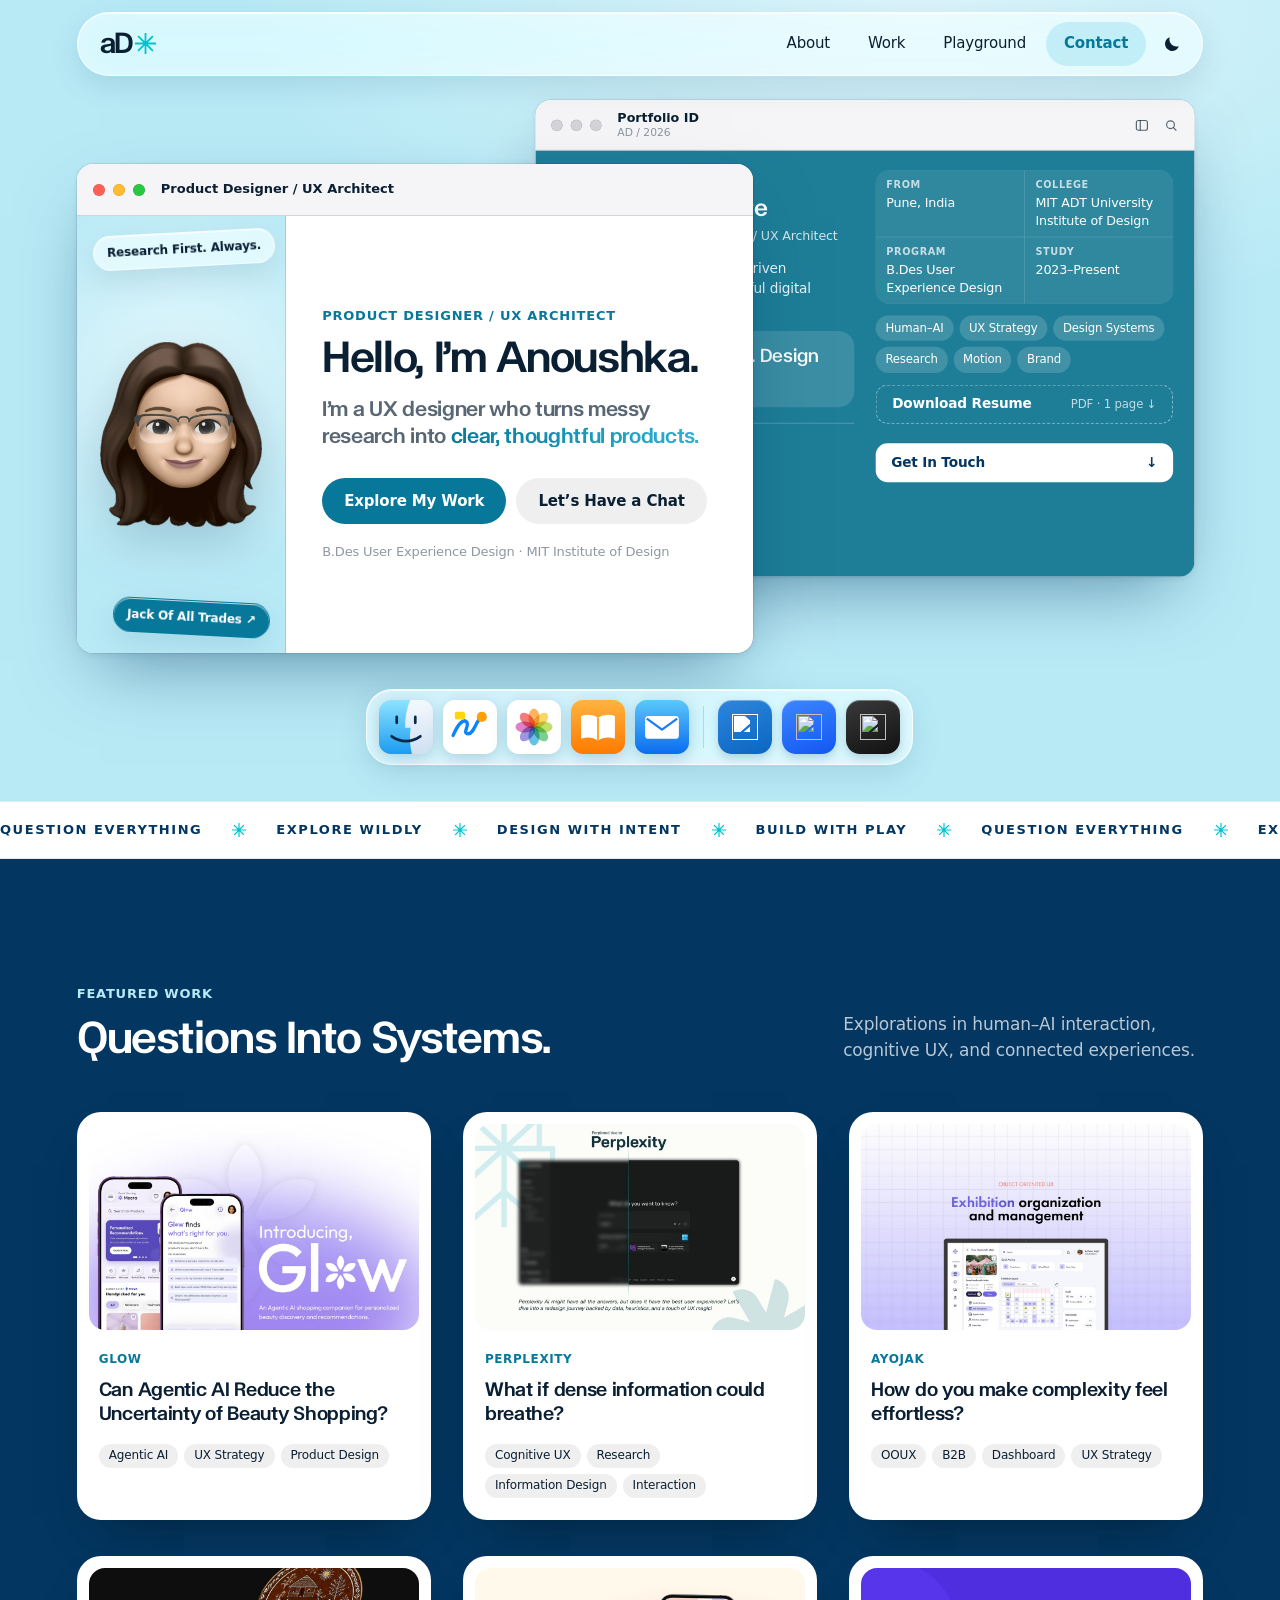
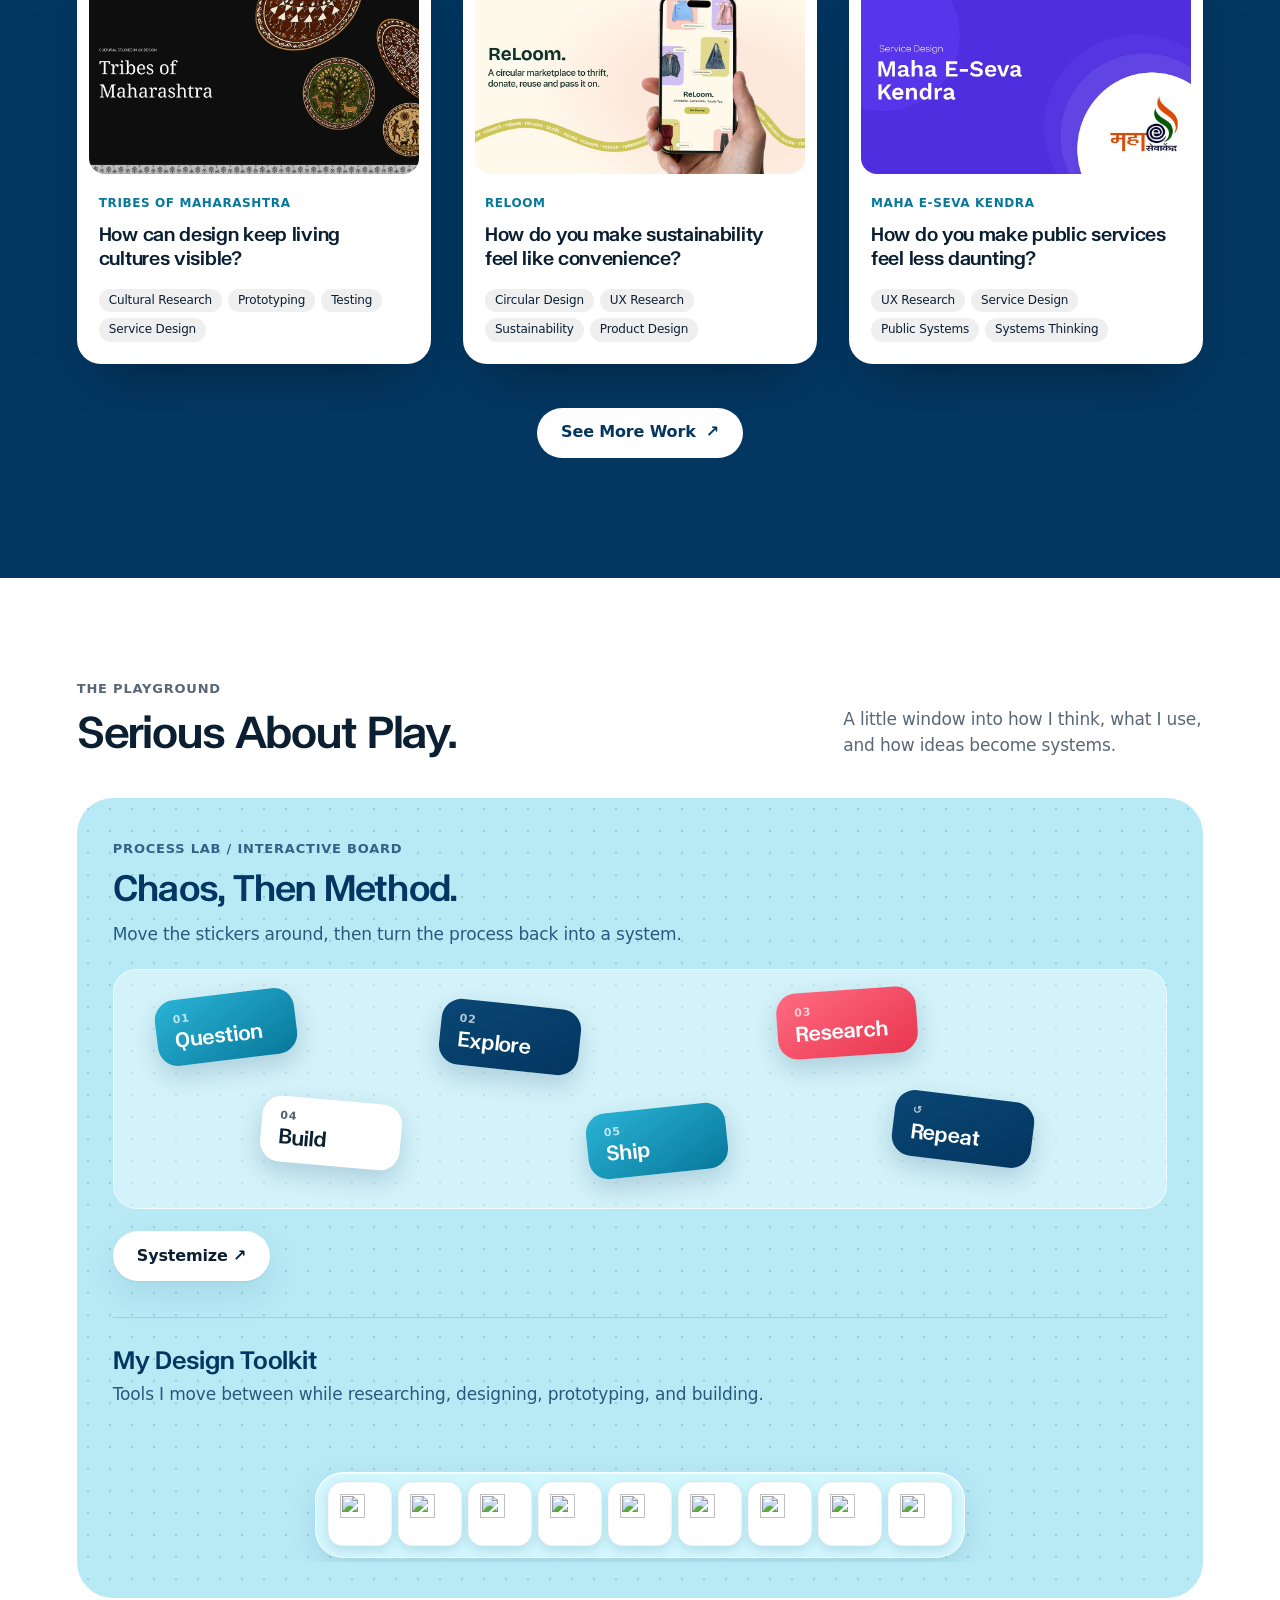
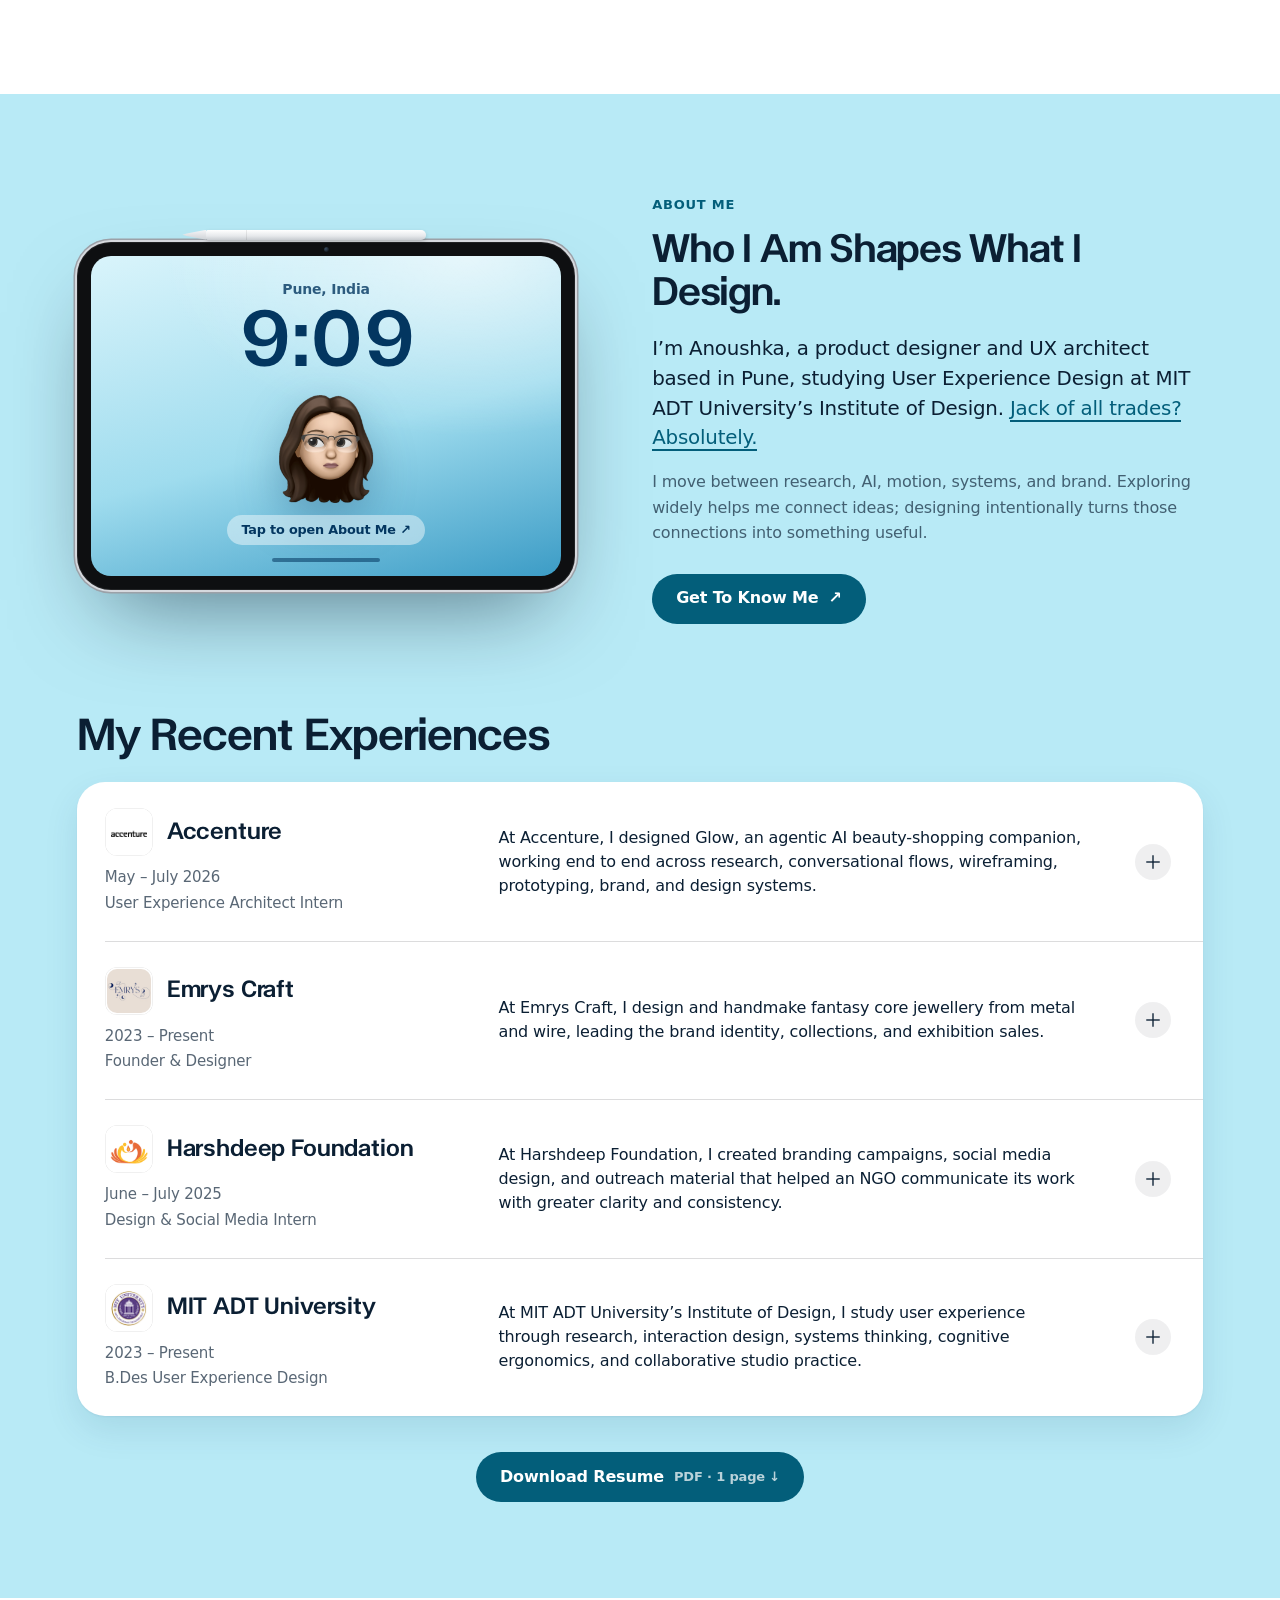
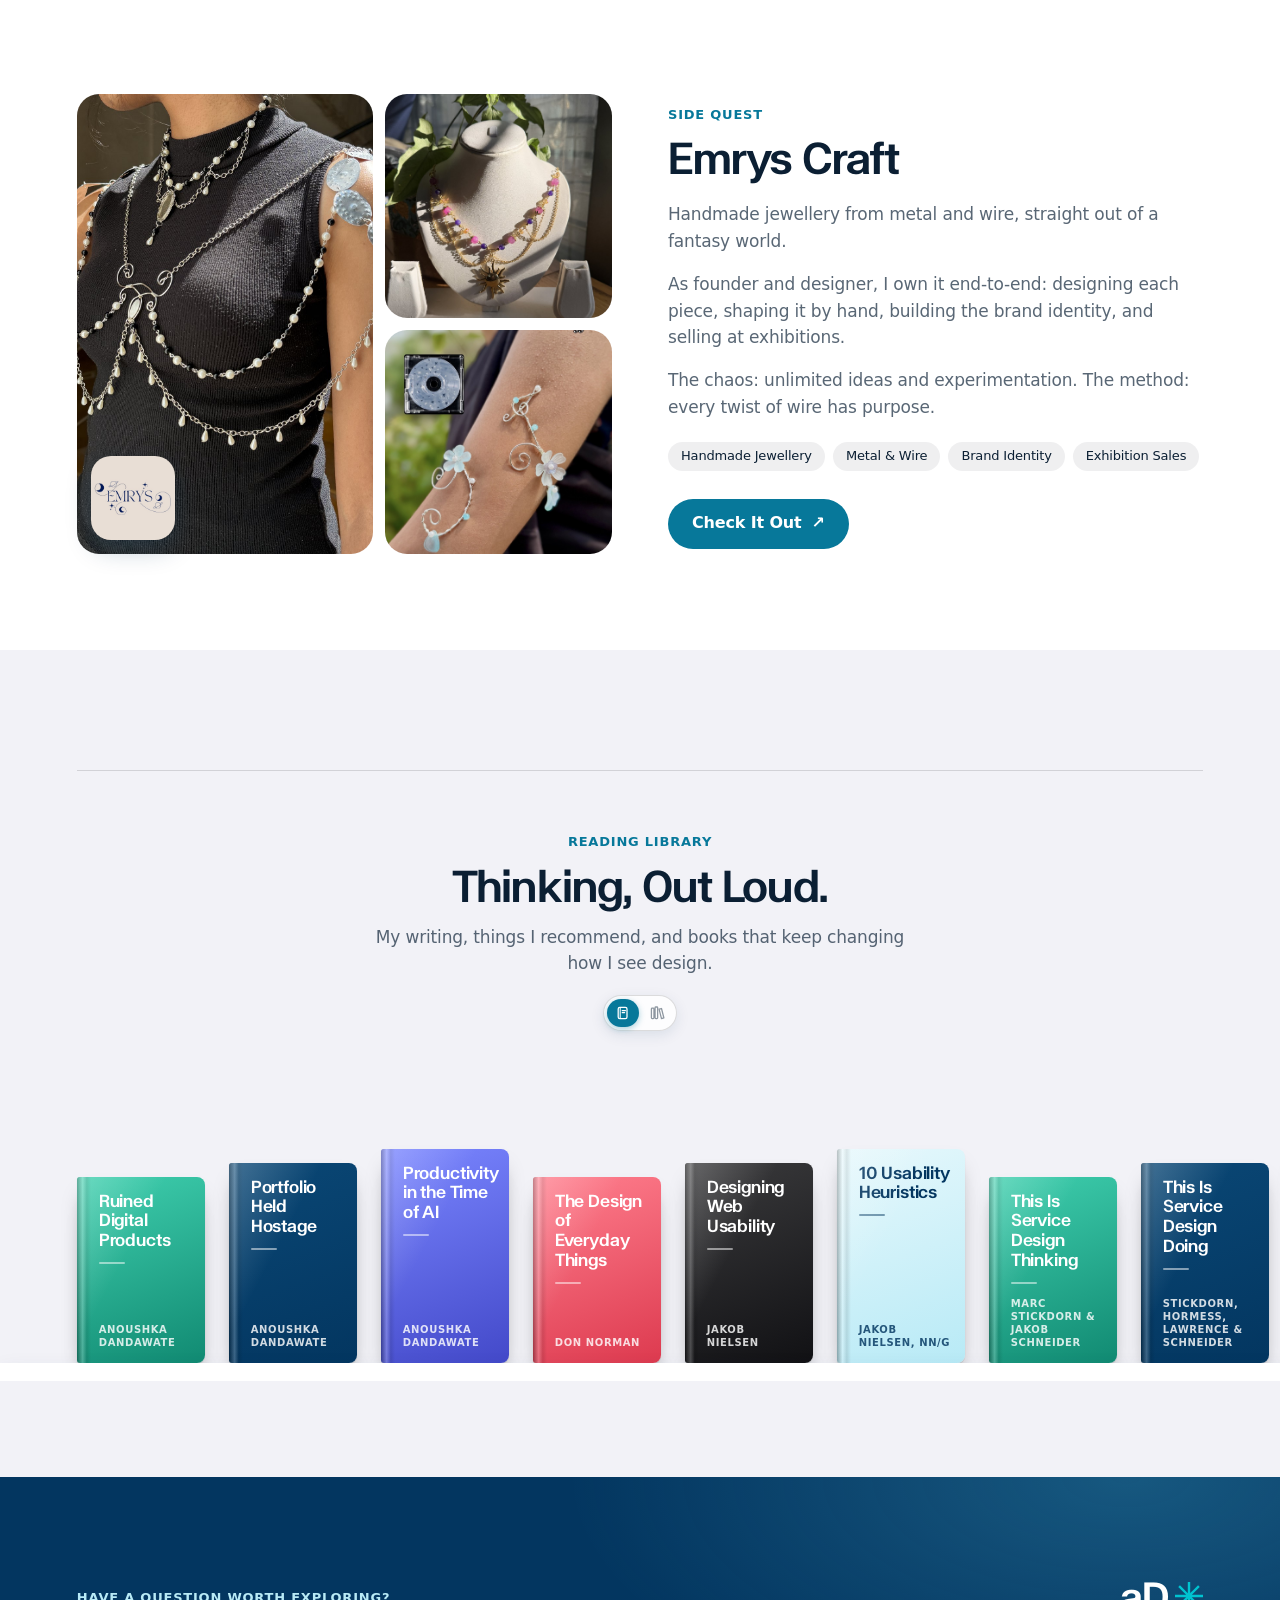
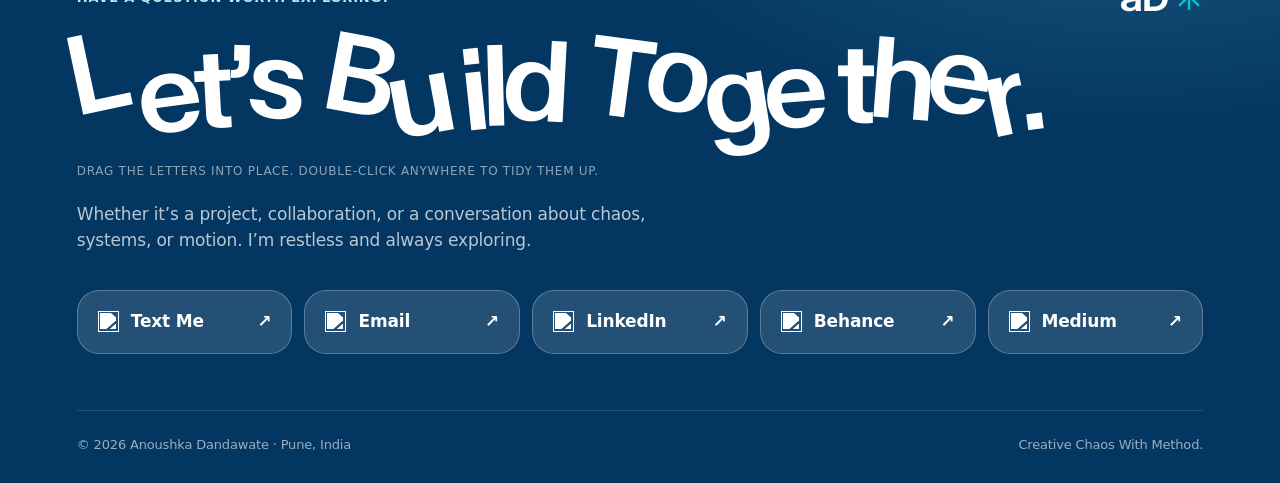
==== commit cb1baef3: "feat(case+hero): full-screen autoplay hero, back button, more-projects carousel - hero tagline is a " ====
--- a/index.html
+++ b/index.html
@@ -16,9 +16,9 @@
 <main>
 <div class="wrap"><section class="hero surface" aria-labelledby="hero-title"><div class="desktop reveal">
 <article class="mac-window window-id" aria-label="Portfolio ID window"><div class="window-bar"><span class="traffic" aria-hidden="true"><i></i><i></i><i></i></span><span class="window-title">Portfolio ID<small>AD / 2026</small></span><span class="window-tools" aria-hidden="true"><svg viewBox="0 0 24 24" width="16" height="16" fill="none" stroke="currentColor" stroke-width="1.8" stroke-linecap="round"><rect x="3.5" y="4.5" width="17" height="15" rx="3"/><path d="M9.5 4.5v15"/></svg><svg viewBox="0 0 24 24" width="16" height="16" fill="none" stroke="currentColor" stroke-width="1.8" stroke-linecap="round"><circle cx="11" cy="11" r="6"/><path d="m15.5 15.5 4 4"/></svg></span></div>
-<div class="window-body id-body"><div class="id-left"><div class="id-profile"><div class="id-monogram memoji-slot photo-avatar"><img src="./anu.jpg" alt="Anoushka Dandawate"></div><div><h3>Anoushka Dandawate</h3><p>Product Designer / UX Architect</p></div></div><p class="id-blurb">Restless explorer. Research-driven questioner. Creating thoughtful digital experiences.</p><blockquote class="id-quote">“Question everything. Design with intent.”</blockquote></div><div class="id-right"><dl class="id-details"><div><dt>From</dt><dd>Pune, India</dd></div><div><dt>College</dt><dd>MIT ADT University<br>Institute of Design</dd></div><div><dt>Program</dt><dd>B.Des User Experience Design</dd></div><div><dt>Study</dt><dd>2023–Present</dd></div></dl><div class="id-categories" aria-label="Design focus areas"><span>Human–AI</span><span>UX Strategy</span><span>Design Systems</span><span>Research</span><span>Motion</span><span>Brand</span></div><div class="id-socials" aria-label="Social links"><a href="mailto:dandawateanoushka@gmail.com" aria-label="Email"><img src="https://cdn.simpleicons.org/gmail/033660" alt="">Email</a><a href="https://linkedin.com/in/anoushka-dandawate" target="_blank" rel="noopener noreferrer" aria-label="LinkedIn"><img src="https://cdn.jsdelivr.net/npm/simple-icons@v13/icons/linkedin.svg" alt="">LinkedIn</a><a href="https://behance.net/anoushkdandawa" target="_blank" rel="noopener noreferrer" aria-label="Behance"><img src="https://cdn.simpleicons.org/behance/033660" alt="">Behance</a><a href="https://medium.com/@dandawateanoushka" target="_blank" rel="noopener noreferrer" aria-label="Medium"><img src="https://cdn.simpleicons.org/medium/033660" alt="">Medium</a></div><a class="id-resume" href="./Anoushka-Dandawate-Resume.pdf" download="Anoushka-Dandawate-Resume.pdf">Download Resume <small>PDF · 1 page ↓</small></a></div><div class="id-bottom"><span>Currently Curious About</span><div><b>AI with personality</b><b>Why people choose</b><b>Motion with purpose</b></div></div></div></article>
+<div class="window-body id-body"><div class="id-left"><div class="id-profile"><div class="id-monogram memoji-slot photo-avatar"><img src="./anu.jpg" alt="Anoushka Dandawate"></div><div><h3>Anoushka Dandawate</h3><p>Product Designer / UX Architect</p></div></div><p class="id-blurb">Restless explorer. Research-driven questioner. Creating thoughtful digital experiences.</p><blockquote class="id-quote">“Question everything. Design with intent.”</blockquote></div><div class="id-right"><dl class="id-details"><div><dt>From</dt><dd>Pune, India</dd></div><div><dt>College</dt><dd>MIT ADT University<br>Institute of Design</dd></div><div><dt>Program</dt><dd>B.Des User Experience Design</dd></div><div><dt>Study</dt><dd>2023–Present</dd></div></dl><div class="id-categories" aria-label="Design focus areas"><span>Human–AI</span><span>UX Strategy</span><span>Design Systems</span><span>Research</span><span>Motion</span><span>Brand</span></div><a class="id-resume" href="./Anoushka-Dandawate-Resume.pdf" download="Anoushka-Dandawate-Resume.pdf">Download Resume <small>PDF · 1 page ↓</small></a><a class="id-contact" href="#contact">Get In Touch <span aria-hidden="true">↓</span></a></div><div class="id-bottom"><span>Currently Curious About</span><div><b>AI with personality</b><b>Why people choose</b><b>Motion with purpose</b></div></div></div></article>
 <article class="mac-window window-photo is-front" aria-label="Portrait window"><div class="window-bar"><span class="traffic" aria-hidden="true"><i></i><i></i><i></i></span><span class="window-title identity-label">Product Designer / UX Architect</span></div>
-<div class="window-body photo-body"><div class="portrait-slot has-memoji"><img class="portrait-memoji" src="./memoji-smile.png" alt="Anoushka’s Memoji, smiling"><span class="sticker one">Research First. Always.</span><span class="sticker two">Jack Of All Trades ↗</span></div><div class="hero-card-copy hero-copy-v2"><span class="hero-role">Product Designer / UX Architect</span><h1 id="hero-title" class="hero-name">Hello, I’m Anoushka.</h1><p class="hero-tagline">Creative Chaos. <span>With Method.</span></p><div class="actions hero-actions"><a class="button primary" href="work.html">Explore My Work</a><a class="button" href="https://wa.me/919284045436" target="_blank" rel="noopener noreferrer">Let’s Have a Chat</a></div><p class="hero-meta">B.Des User Experience Design · MIT Institute of Design</p></div></div></article>
+<div class="window-body photo-body"><div class="portrait-slot has-memoji"><img class="portrait-memoji" src="./memoji-smile.png" alt="Anoushka’s Memoji, smiling"><span class="sticker one">Research First. Always.</span><span class="sticker two">Jack Of All Trades ↗</span></div><div class="hero-card-copy hero-copy-v2"><span class="hero-role">Product Designer / UX Architect</span><h1 id="hero-title" class="hero-name">Hello, I’m Anoushka.</h1><p class="hero-tagline">I’m a UX designer who turns messy research into <span>clear, thoughtful products.</span></p><div class="actions hero-actions"><a class="button primary" href="work.html">Explore My Work</a><a class="button" href="https://wa.me/919284045436" target="_blank" rel="noopener noreferrer">Let’s Have a Chat</a></div><p class="hero-meta">B.Des User Experience Design · MIT Institute of Design</p></div></div></article>
 </div>
 <nav class="hero-dock reveal" aria-label="Quick links"><a class="dock-app is-art" href="#work"><svg viewBox="0 0 64 64" aria-hidden="true"><defs><linearGradient id="fdr-l" x1="0" y1="0" x2="0" y2="1"><stop offset="0" stop-color="#8ee3ff"/><stop offset="1" stop-color="#1b9cf0"/></linearGradient><linearGradient id="fdr-r" x1="0" y1="0" x2="0" y2="1"><stop offset="0" stop-color="#f4f9ff"/><stop offset="1" stop-color="#cfe0f2"/></linearGradient></defs><rect width="64" height="64" rx="14" fill="url(#fdr-r)"/><path d="M14 0h23c-4.5 11-6.5 22-6 33h6.5c-1.5 10-1 21 1.5 31H14A14 14 0 0 1 0 50V14A14 14 0 0 1 14 0z" fill="url(#fdr-l)"/><path d="M21 20v7M43 20v7" stroke="#0c2a48" stroke-width="3.2" stroke-linecap="round"/><path d="M15 43c10.5 7.5 23.5 7.5 34 0" stroke="#0c2a48" stroke-width="3.2" fill="none" stroke-linecap="round"/></svg><span class="dock-tip">Work</span></a><a class="dock-app is-art" href="#playground"><svg viewBox="0 0 64 64" aria-hidden="true"><rect width="64" height="64" rx="14" fill="#fff"/><path d="M12 42c6-14 12-20 16-16s-6 14 2 14 10-22 18-18" stroke="#0a84ff" stroke-width="4" fill="none" stroke-linecap="round"/><circle cx="46" cy="20" r="6" fill="#ff9f0a"/><rect x="14" y="14" width="12" height="9" rx="2" fill="#ffd60a"/></svg><span class="dock-tip">Playground</span></a><a class="dock-app is-art" href="#about"><svg viewBox="0 0 64 64" aria-hidden="true"><rect width="64" height="64" rx="14" fill="#fff"/><g transform="translate(32 32)"><ellipse cx="0" cy="-11" rx="6.5" ry="11" fill="#f9a33b" opacity=".82" transform="rotate(0)" style="mix-blend-mode:multiply"/><ellipse cx="0" cy="-11" rx="6.5" ry="11" fill="#f7cf45" opacity=".82" transform="rotate(45)" style="mix-blend-mode:multiply"/><ellipse cx="0" cy="-11" rx="6.5" ry="11" fill="#b3d84a" opacity=".82" transform="rotate(90)" style="mix-blend-mode:multiply"/><ellipse cx="0" cy="-11" rx="6.5" ry="11" fill="#5ec47a" opacity=".82" transform="rotate(135)" style="mix-blend-mode:multiply"/><ellipse cx="0" cy="-11" rx="6.5" ry="11" fill="#45b4e0" opacity=".82" transform="rotate(180)" style="mix-blend-mode:multiply"/><ellipse cx="0" cy="-11" rx="6.5" ry="11" fill="#8a7fd8" opacity=".82" transform="rotate(225)" style="mix-blend-mode:multiply"/><ellipse cx="0" cy="-11" rx="6.5" ry="11" fill="#d466b8" opacity=".82" transform="rotate(270)" style="mix-blend-mode:multiply"/><ellipse cx="0" cy="-11" rx="6.5" ry="11" fill="#f25e5e" opacity=".82" transform="rotate(315)" style="mix-blend-mode:multiply"/></g></svg><span class="dock-tip">About</span></a><a class="dock-app is-art" href="#writing"><svg viewBox="0 0 64 64" aria-hidden="true"><defs><linearGradient id="hd-bks" x1="0" y1="0" x2="0" y2="1"><stop offset="0" stop-color="#ffb340"/><stop offset="1" stop-color="#ff7a00"/></linearGradient></defs><rect width="64" height="64" rx="14" fill="url(#hd-bks)"/><path d="M12 19c7-2.6 14-2.2 20 2.2 6-4.4 13-4.8 20-2.2v27c-7-2.6-14-2.2-20 2.2-6-4.4-13-4.8-20-2.2z" fill="#fff"/><path d="M32 21.2v27" stroke="#ff9500" stroke-width="2"/></svg><span class="dock-tip">Reading Library</span></a><a class="dock-app is-art" href="#contact"><svg viewBox="0 0 64 64" aria-hidden="true"><defs><linearGradient id="hd-ml" x1="0" y1="0" x2="0" y2="1"><stop offset="0" stop-color="#5ac8fa"/><stop offset="1" stop-color="#0a6cf0"/></linearGradient></defs><rect width="64" height="64" rx="14" fill="url(#hd-ml)"/><rect x="12" y="19" width="40" height="27" rx="4" fill="#fff"/><path d="m14 22 18 13 18-13" stroke="#1a7cf5" stroke-width="2.6" fill="none" stroke-linejoin="round"/></svg><span class="dock-tip">Contact</span></a><span class="dock-divider" aria-hidden="true"></span><a class="dock-app dock-social" href="https://linkedin.com/in/anoushka-dandawate" target="_blank" rel="noopener noreferrer" style="--app:linear-gradient(160deg,#2F86DB,#0A66C2)"><img class="invert" src="https://cdn.jsdelivr.net/npm/simple-icons@v13/icons/linkedin.svg" alt=""><span class="dock-tip">LinkedIn</span></a><a class="dock-app dock-social" href="https://behance.net/anoushkdandawa" target="_blank" rel="noopener noreferrer" style="--app:linear-gradient(160deg,#3E86FF,#1257F0)"><img src="https://cdn.simpleicons.org/behance/FFFFFF" alt=""><span class="dock-tip">Behance</span></a><a class="dock-app dock-social" href="https://medium.com/@dandawateanoushka" target="_blank" rel="noopener noreferrer" style="--app:linear-gradient(160deg,#3A3A3C,#111)"><img src="https://cdn.simpleicons.org/medium/FFFFFF" alt=""><span class="dock-tip">Medium</span></a></nav>
 </section></div>
@@ -35,7 +35,7 @@
 <article class="experience-row"><div class="experience-meta"><div class="experience-orgline"><img class="experience-logo is-brand" src="photos/emrys-logo-tight.jpg" alt=""><strong>Emrys Craft</strong></div><time>2023 – Present</time><span>Founder &amp; Designer</span></div><div class="experience-summary"><p>At Emrys Craft, I design and handmake fantasy core jewellery from metal and wire, leading the brand identity, collections, and exhibition sales.</p><p class="experience-detail" id="experience-emrys">Each piece is shaped by hand, bending wire and metal into armour cuffs, charms, and necklaces that feel like they belong to another world.</p></div><button class="experience-toggle" type="button" aria-expanded="false" aria-controls="experience-emrys" aria-label="Read more about Emrys Craft"><span></span><span></span></button></article>
 <article class="experience-row"><div class="experience-meta"><div class="experience-orgline"><img class="experience-logo is-brand" src="photos/harshdeep-mark.png" alt=""><strong>Harshdeep Foundation</strong></div><time>June – July 2025</time><span>Design &amp; Social Media Intern</span></div><div class="experience-summary"><p>At Harshdeep Foundation, I created branding campaigns, social media design, and outreach material that helped an NGO communicate its work with greater clarity and consistency.</p><p class="experience-detail" id="experience-harshdeep">I translated program information into accessible visual stories across campaign formats while maintaining one recognizable identity.</p></div><button class="experience-toggle" type="button" aria-expanded="false" aria-controls="experience-harshdeep" aria-label="Read more about Harshdeep Foundation"><span></span><span></span></button></article>
 <article class="experience-row"><div class="experience-meta"><div class="experience-orgline"><img class="experience-logo mit-logo" src="mit-adt-logo.png" alt=""><strong>MIT ADT University</strong></div><time>2023 – Present</time><span>B.Des User Experience Design</span></div><div class="experience-summary"><p>At MIT ADT University’s Institute of Design, I study user experience through research, interaction design, systems thinking, cognitive ergonomics, and collaborative studio practice.</p><p class="experience-detail" id="experience-mit">Academic work lets me test methods across human–AI interaction, behavioral research, sustainability, information design, and service experiences.</p></div><button class="experience-toggle" type="button" aria-expanded="false" aria-controls="experience-mit" aria-label="Read more about MIT ADT University"><span></span><span></span></button></article>
-</div></div>
+</div><div class="experience-resume"><a class="button primary" href="./Anoushka-Dandawate-Resume.pdf" download="Anoushka-Dandawate-Resume.pdf">Download Resume <span aria-hidden="true">PDF · 1 page ↓</span></a></div></div>
 </section>
 <section class="section surface surface-dark"><div class="sidequest"><div class="emrys-gallery" aria-label="Emrys Craft pieces"><img class="eg-main" src="photos/emrys-armour.jpg" alt="Emrys Craft armour jewellery, worn"><img src="photos/emrys-necklace.jpg" alt="Emrys Craft necklace on a stand"><img src="photos/emrys-armcuff.jpg" alt="Treble Periwinkle arm cuff"><img class="eg-logo" src="photos/emrys-logo.jpg" alt="Emrys logo"></div><div><span class="eyebrow blue">Side Quest</span><h2>Emrys Craft</h2><p>Handmade jewellery from metal and wire, straight out of a fantasy world.</p><p class="muted">As founder and designer, I own it end-to-end: designing each piece, shaping it by hand, building the brand identity, and selling at exhibitions.</p><p>The chaos: unlimited ideas and experimentation. The method: every twist of wire has purpose.</p><div class="tags"><span>Handmade Jewellery</span><span>Metal &amp; Wire</span><span>Brand Identity</span><span>Exhibition Sales</span></div><div class="actions"><a class="button primary" href="https://www.instagram.com/emryscrafts.co/" target="_blank" rel="noopener noreferrer">Check It Out <span>↗</span></a></div></div></div></section>
 <section class="section surface surface-light"><section class="reading-library" id="writing" aria-labelledby="library-title"><div class="library-head"><div><span class="eyebrow blue">Reading Library</span><h3 id="library-title">Thinking, Out Loud.</h3><p>My writing, things I recommend, and books that keep changing how I see design.</p><div class="shelf-toggle-row"><div class="shelf-toggle" role="radiogroup" aria-label="Shelf view"><button type="button" role="radio" aria-checked="true" data-shelf="front" aria-label="Show covers" data-tip="Covers"><svg viewBox="0 0 20 20" width="16" height="16" fill="none" stroke="currentColor" stroke-width="1.6" stroke-linejoin="round" aria-hidden="true"><rect x="4" y="3" width="11" height="14" rx="2"/><path d="M6.5 3v14" stroke-width="1.3"/><path d="M9 7h4M9 9.5h3" stroke-linecap="round"/></svg></button><button type="button" role="radio" aria-checked="false" data-shelf="spines" aria-label="Show spines" data-tip="Spines"><svg viewBox="0 0 20 20" width="16" height="16" fill="none" stroke="currentColor" stroke-width="1.6" stroke-linejoin="round" aria-hidden="true"><rect x="3" y="4" width="3.2" height="13" rx="1"/><rect x="7.6" y="2.5" width="3.2" height="14.5" rx="1"/><path d="m12.6 5.2 3-.8 3 11.8-3 .8z"/></svg></button></div></div></div></div><div class="bookshelf" id="bookshelf" aria-label="Drag sideways to browse books"><div class="shelf-inner"><div class="book-row" id="book-row"></div><div class="shelf-edge" aria-hidden="true"></div></div></div><article class="reading-detail" id="reading-detail" aria-live="polite"></article></section></section></div>
--- a/styles.css
+++ b/styles.css
@@ -1588,3 +1588,35 @@
 /* Portfolio ID contact links: rounded squares, like the footer contact buttons */
 .id-socials a { border-radius: 12px; }
 @media (max-width: 767px) { .id-socials a { border-radius: 10px; } }
+
+/* Portfolio ID: resume plus one contact button */
+.id-contact { width: 100%; min-height: 40px; display: flex; align-items: center; justify-content: space-between; gap: 12px; margin-top: 8px; padding: 0 16px; border-radius: 12px; background: #fff; color: #033660; font-size: 14px; font-weight: 600; transition: transform .3s var(--ease); }
+.id-contact:hover { transform: translateY(-2px); }
+.id-resume { border-radius: 12px; }
+
+/* Resume download under the experience list */
+.experience-resume { display: flex; justify-content: center; margin-top: 36px; }
+.experience-resume .button span { color: inherit; opacity: .72; font-size: 13px; font-weight: 600; }
+
+/* Case study: full-screen hero video, back button instead of the site nav */
+.case-hero { padding: 0; }
+.case-hero-media { width: 100%; height: 100%; max-width: none; max-height: none; object-fit: cover; border-radius: 0; box-shadow: none; }
+.case-back { position: fixed; z-index: 30; top: clamp(14px, 2.4vh, 24px); left: max(16px, calc((100vw - 1240px) / 2)); display: inline-flex; align-items: center; gap: 6px; min-height: 42px; padding: 0 16px 0 12px; border-radius: 999px; background: var(--card); color: var(--label); font-size: 15px; font-weight: 600; box-shadow: var(--shadow-card); transition: transform .3s var(--ease); }
+.case-back:hover { transform: translateX(-2px); }
+
+/* More projects carousel at the end of a case study */
+.case-more-head { display: flex; align-items: center; justify-content: space-between; gap: 16px; margin-bottom: 18px; }
+.case-more-head h2 { font-size: clamp(28px, 4vw, 40px); }
+.case-next { display: block; margin-top: 88px; }
+.case-more-rail { display: grid; grid-auto-flow: column; grid-auto-columns: minmax(230px, 1fr); gap: 16px; overflow-x: auto; scroll-snap-type: x mandatory; padding-bottom: 8px; -webkit-overflow-scrolling: touch; scrollbar-width: none; }
+.case-more-rail::-webkit-scrollbar { display: none; }
+.case-more-card { scroll-snap-align: start; display: grid; gap: 6px; padding: 12px; border-radius: 22px; background: var(--card-alt); transition: transform .35s var(--ease); }
+.case-more-card:hover { transform: translateY(-4px); }
+.case-more-card img { width: 100%; aspect-ratio: 4 / 3; object-fit: cover; border-radius: 14px; }
+.case-more-name { font: 500 21px/1.15 var(--heading); }
+.case-more-card small { color: var(--label-2); font-size: 13px; }
+@media (max-width: 767px) {
+  .case-back { top: 10px; left: 10px; min-height: 38px; font-size: 14px; }
+  .case-more-rail { grid-auto-columns: 78%; }
+  .case-next { margin-top: 56px; }
+}
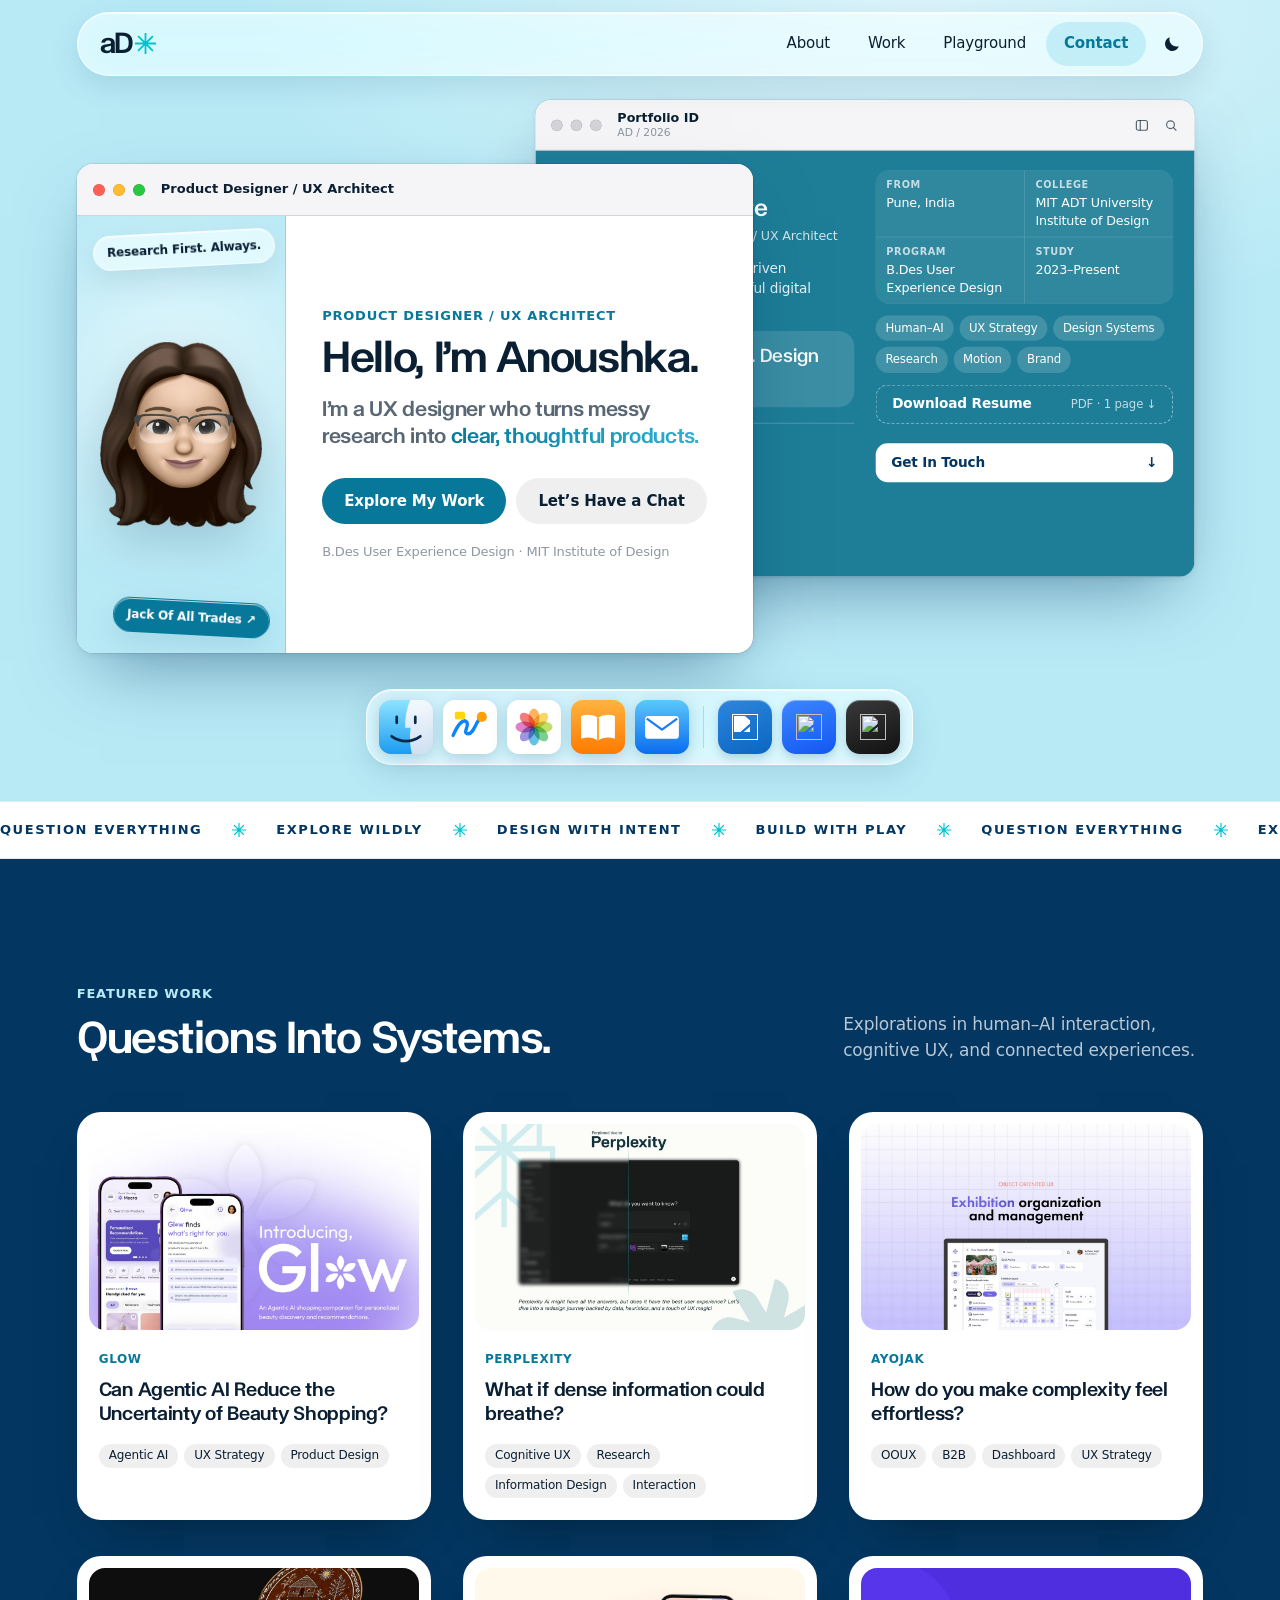
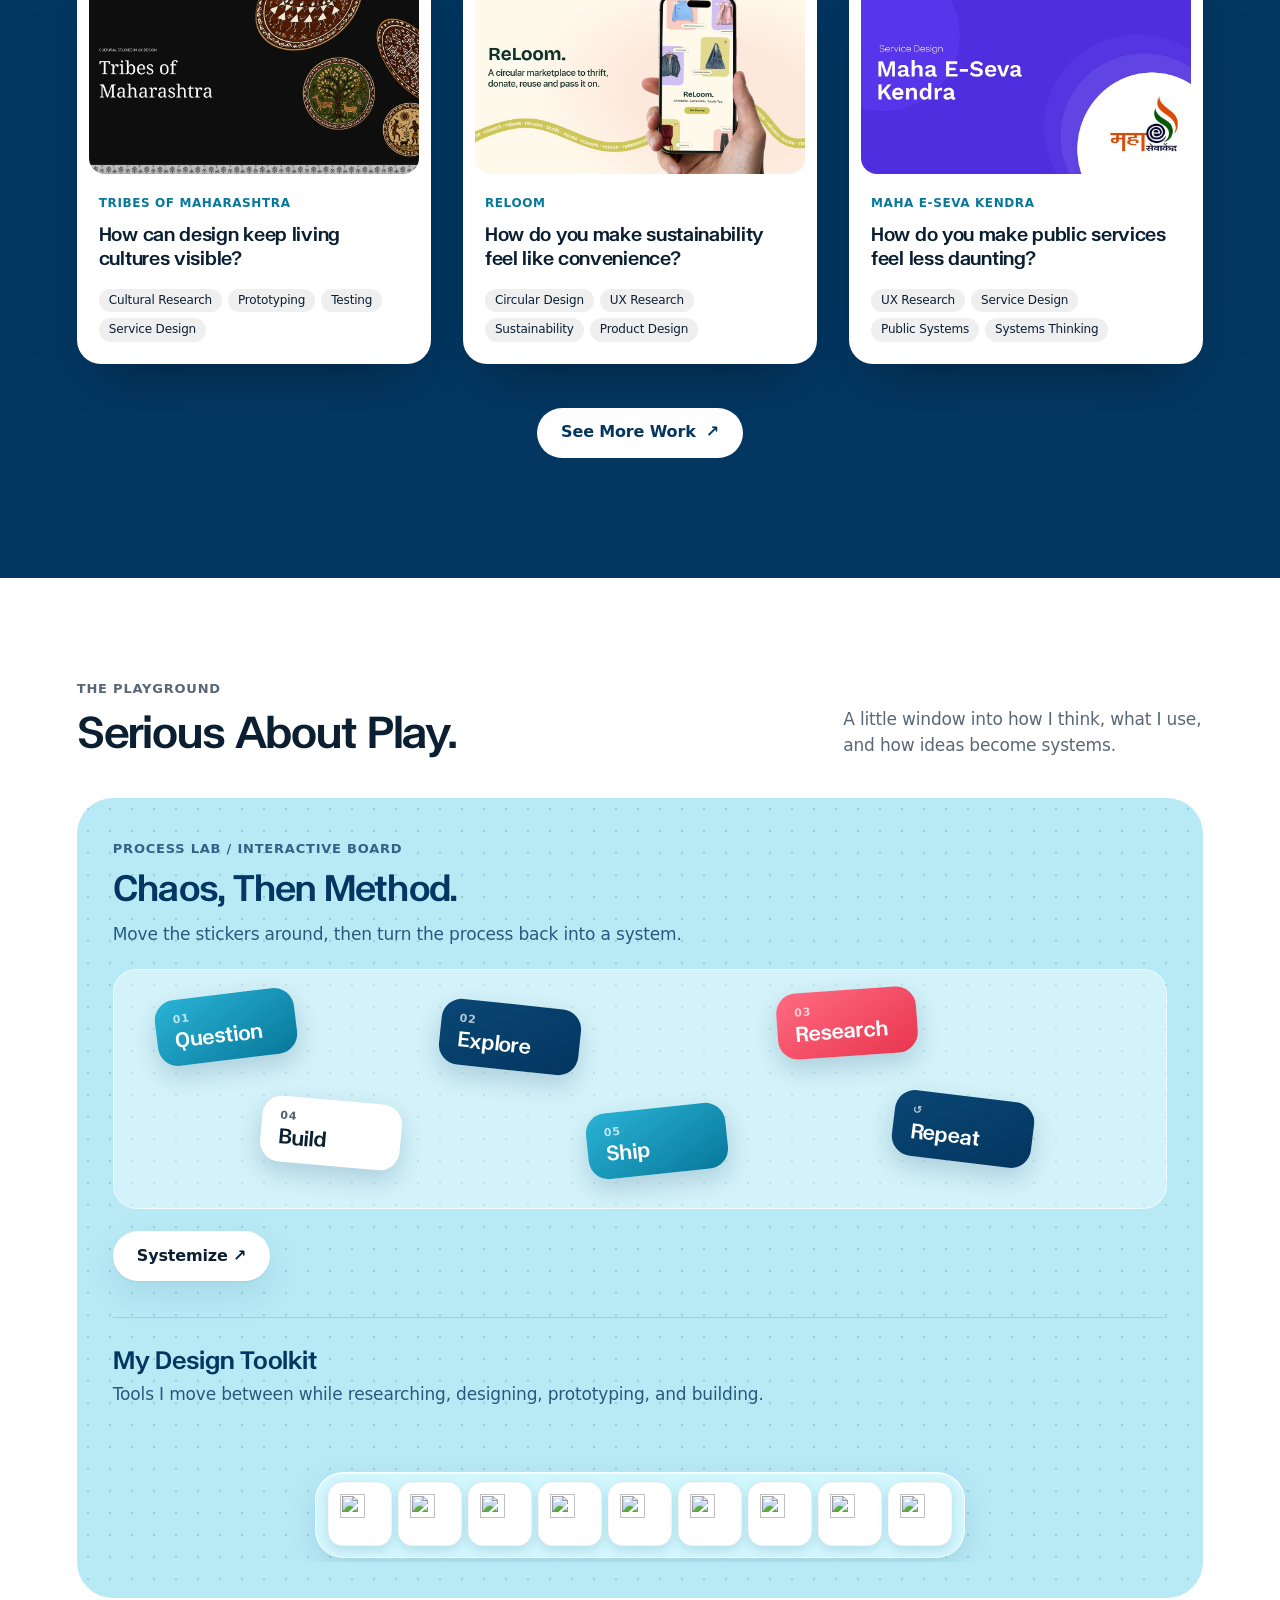
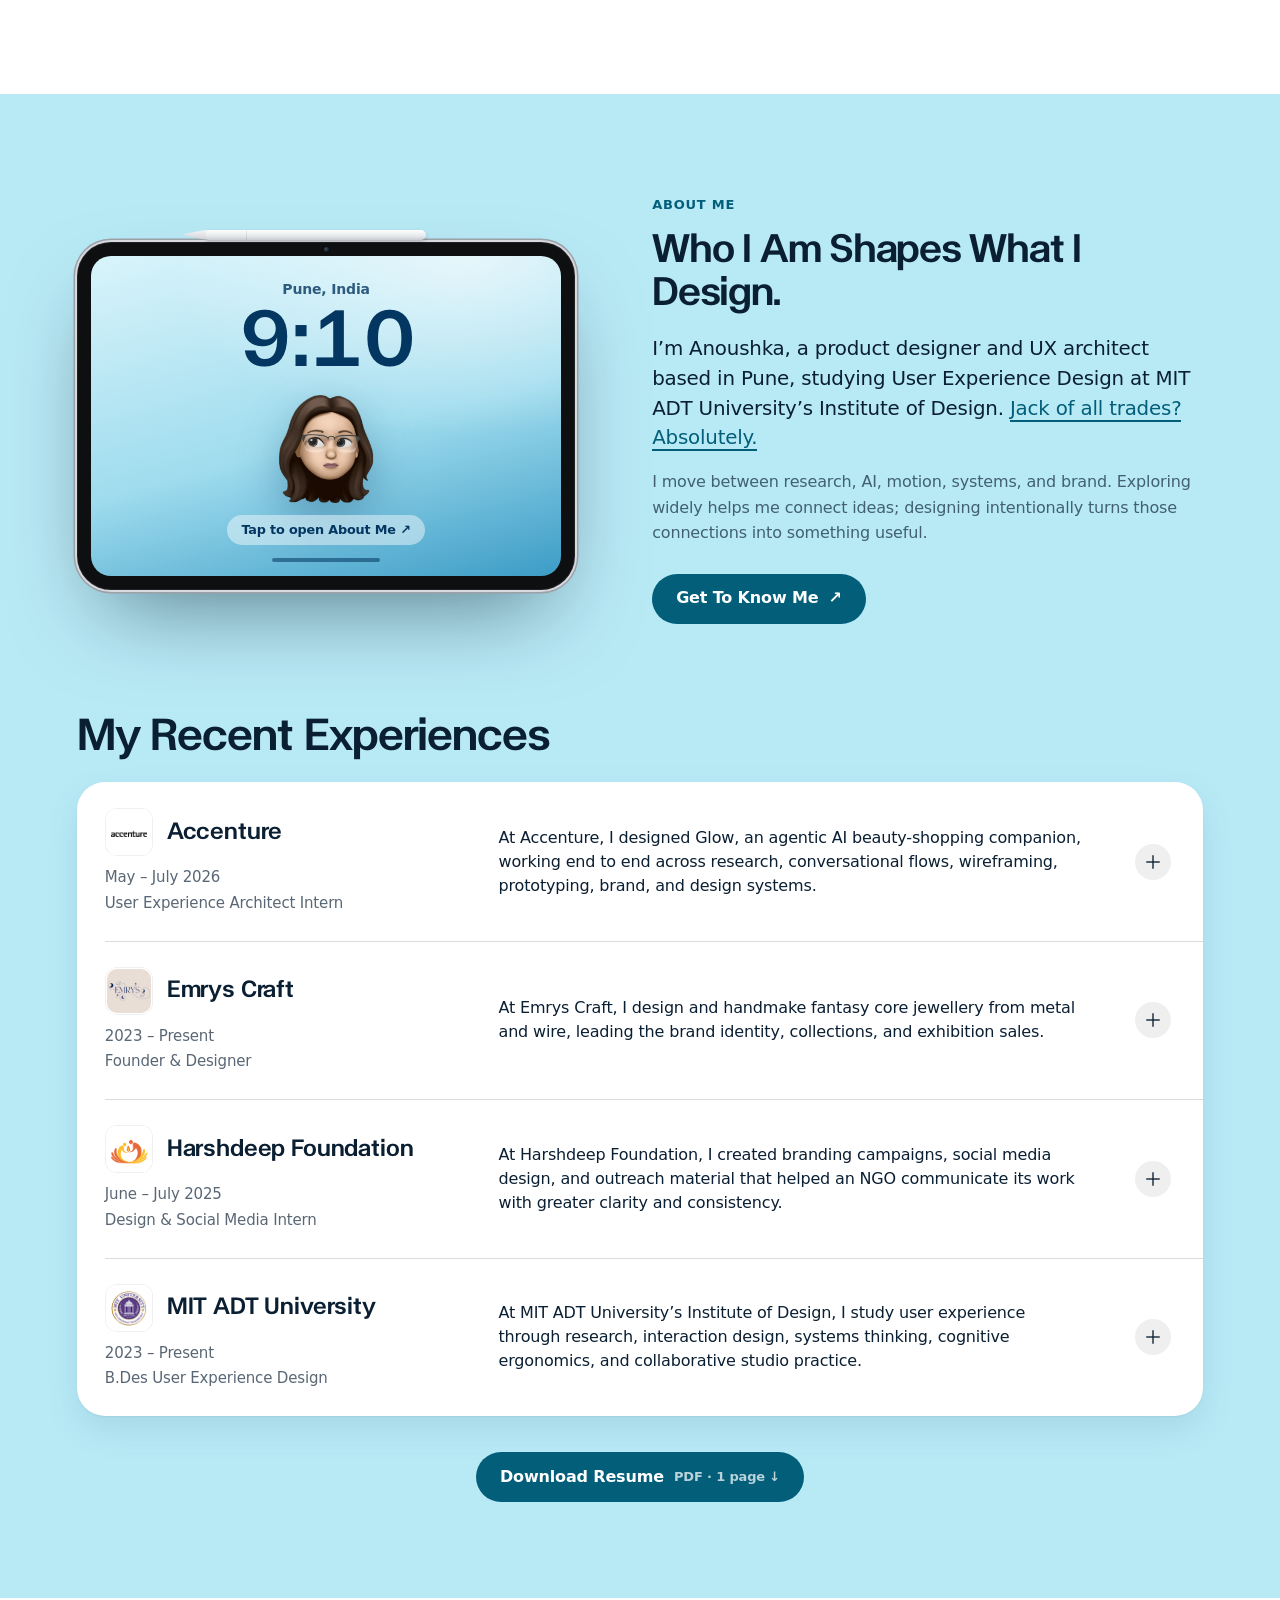
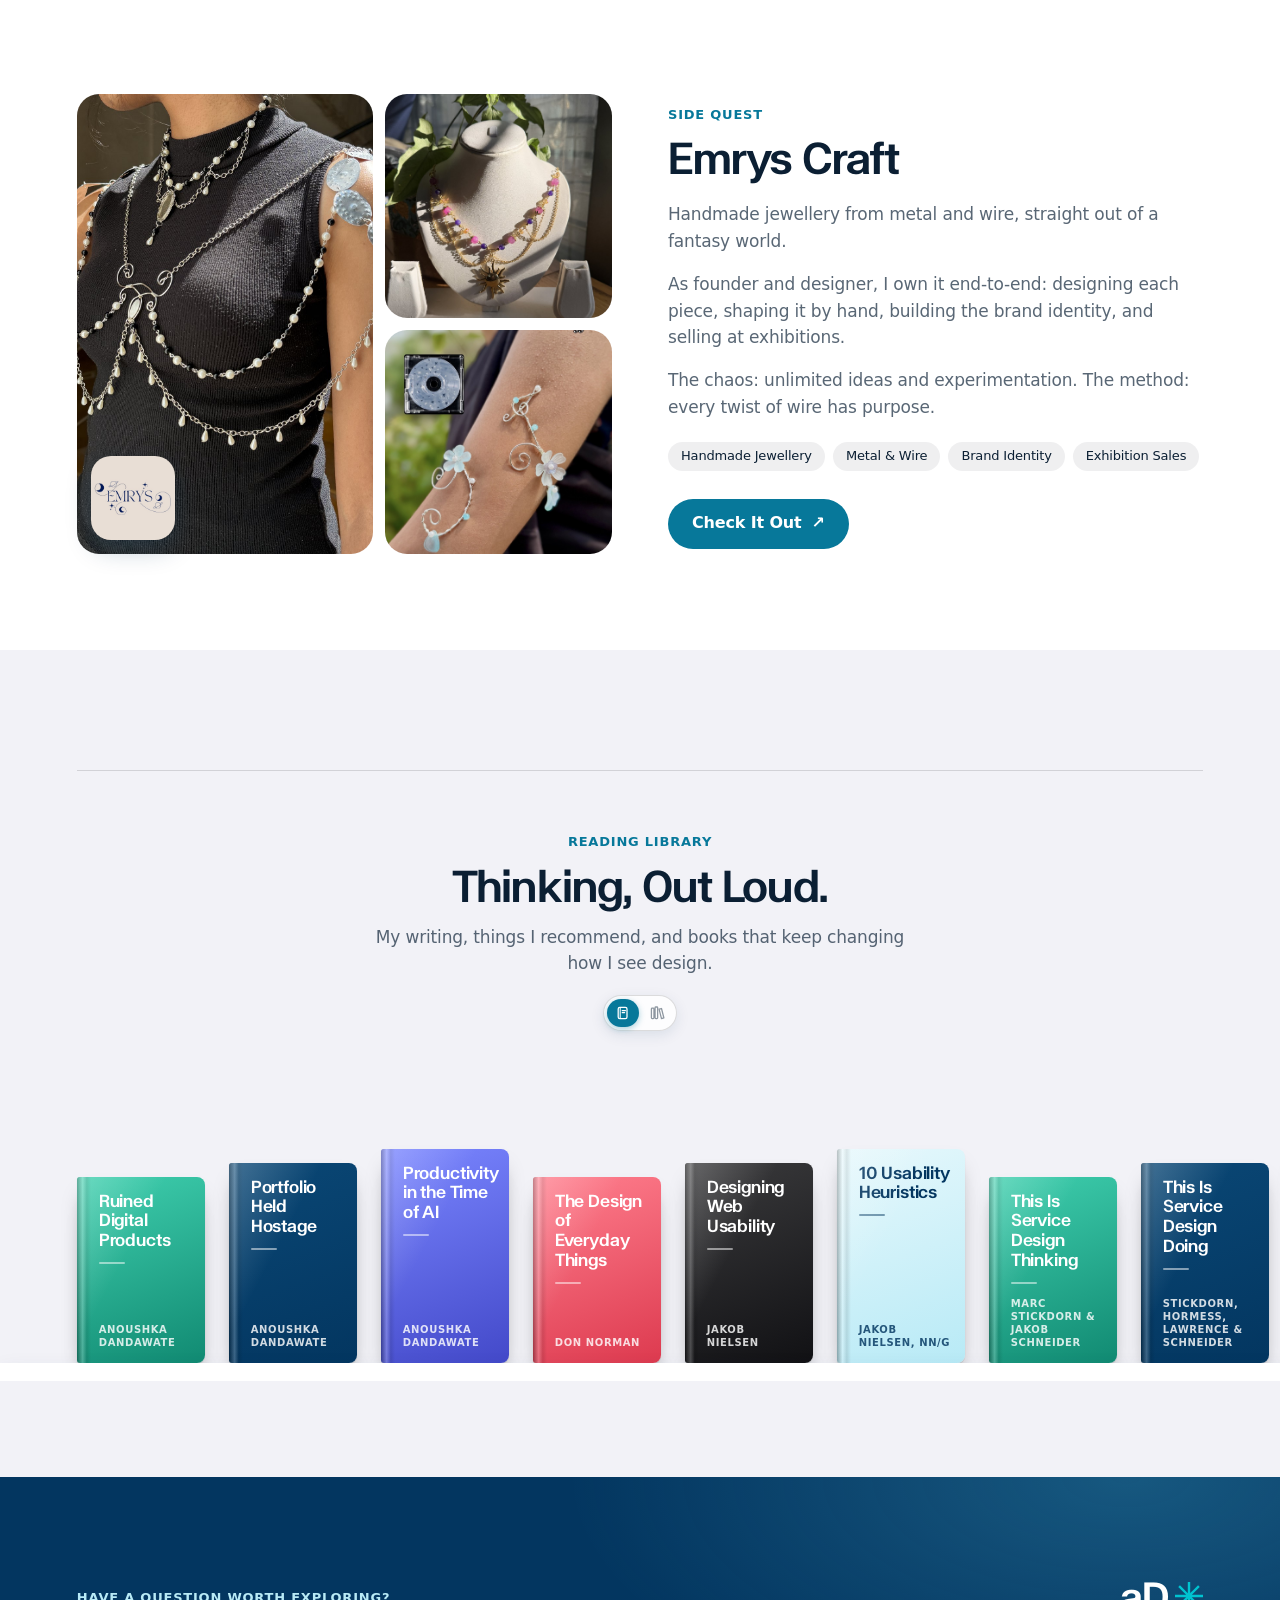
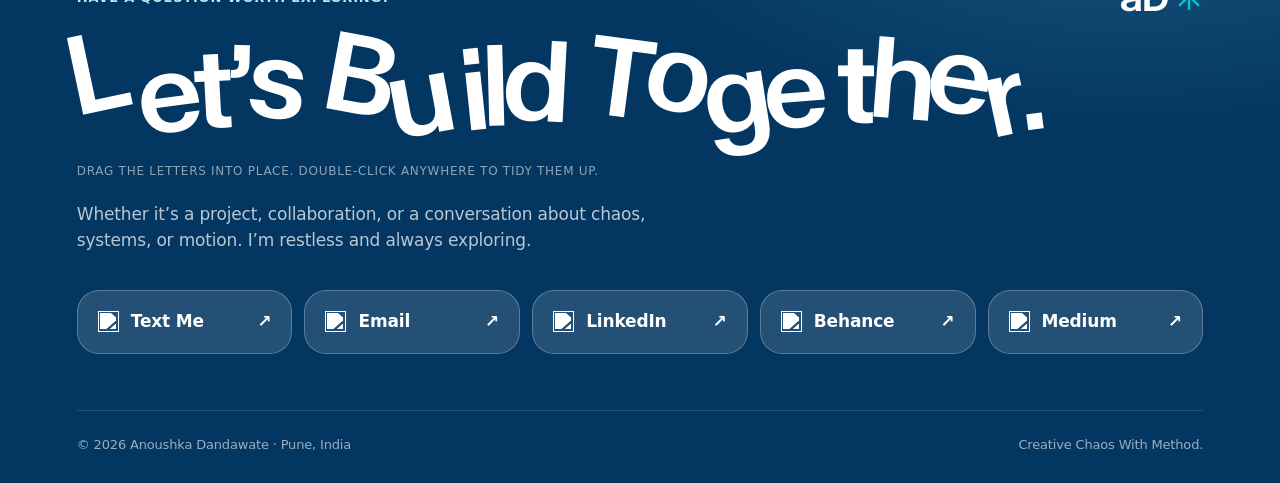
==== commit 966544ca: "chore(urls): serve clean paths like /about and /work/glow Co-Authored-By: Claude Opus 5 (1M context)" ====
--- a/index.html
+++ b/index.html
@@ -12,24 +12,24 @@
 <script src="./haptics.js" defer></script>
 </head>
 <body><a class="skip" href="#work">Skip to work</a>
-<header class="nav-shell"><div class="wrap nav"><a href="#" class="logo" aria-label="Anoushka home">aD<img class="star-mark" src="./star.svg" alt="" draggable="false"></a><button class="menu-toggle" type="button" aria-expanded="false" aria-controls="main-navigation" aria-label="Open navigation"><span></span><span></span><span></span></button><nav class="nav-tabs" id="main-navigation" aria-label="Main navigation"><a href="about.html">About</a><a href="work.html">Work</a><a href="#playground">Playground</a><a href="#contact">Contact</a></nav><button class="theme-toggle" type="button" aria-pressed="false" aria-label="Switch to dark mode"><svg class="icon-moon" viewBox="0 0 24 24" width="20" height="20" fill="currentColor" aria-hidden="true"><path d="M20.2 14.6A8.5 8.5 0 0 1 9.4 3.8a8.5 8.5 0 1 0 10.8 10.8Z"/></svg><svg class="icon-sun" viewBox="0 0 24 24" width="20" height="20" fill="none" stroke="currentColor" stroke-width="1.8" stroke-linecap="round" aria-hidden="true"><circle cx="12" cy="12" r="4.2"/><path d="M12 2.5v2.2M12 19.3v2.2M2.5 12h2.2M19.3 12h2.2M5.3 5.3l1.6 1.6M17.1 17.1l1.6 1.6M5.3 18.7l1.6-1.6M17.1 6.9l1.6-1.6"/></svg></button></div></header>
+<header class="nav-shell"><div class="wrap nav"><a href="#" class="logo" aria-label="Anoushka home">aD<img class="star-mark" src="./star.svg" alt="" draggable="false"></a><button class="menu-toggle" type="button" aria-expanded="false" aria-controls="main-navigation" aria-label="Open navigation"><span></span><span></span><span></span></button><nav class="nav-tabs" id="main-navigation" aria-label="Main navigation"><a href="/about">About</a><a href="/work">Work</a><a href="#playground">Playground</a><a href="#contact">Contact</a></nav><button class="theme-toggle" type="button" aria-pressed="false" aria-label="Switch to dark mode"><svg class="icon-moon" viewBox="0 0 24 24" width="20" height="20" fill="currentColor" aria-hidden="true"><path d="M20.2 14.6A8.5 8.5 0 0 1 9.4 3.8a8.5 8.5 0 1 0 10.8 10.8Z"/></svg><svg class="icon-sun" viewBox="0 0 24 24" width="20" height="20" fill="none" stroke="currentColor" stroke-width="1.8" stroke-linecap="round" aria-hidden="true"><circle cx="12" cy="12" r="4.2"/><path d="M12 2.5v2.2M12 19.3v2.2M2.5 12h2.2M19.3 12h2.2M5.3 5.3l1.6 1.6M17.1 17.1l1.6 1.6M5.3 18.7l1.6-1.6M17.1 6.9l1.6-1.6"/></svg></button></div></header>
 <main>
 <div class="wrap"><section class="hero surface" aria-labelledby="hero-title"><div class="desktop reveal">
 <article class="mac-window window-id" aria-label="Portfolio ID window"><div class="window-bar"><span class="traffic" aria-hidden="true"><i></i><i></i><i></i></span><span class="window-title">Portfolio ID<small>AD / 2026</small></span><span class="window-tools" aria-hidden="true"><svg viewBox="0 0 24 24" width="16" height="16" fill="none" stroke="currentColor" stroke-width="1.8" stroke-linecap="round"><rect x="3.5" y="4.5" width="17" height="15" rx="3"/><path d="M9.5 4.5v15"/></svg><svg viewBox="0 0 24 24" width="16" height="16" fill="none" stroke="currentColor" stroke-width="1.8" stroke-linecap="round"><circle cx="11" cy="11" r="6"/><path d="m15.5 15.5 4 4"/></svg></span></div>
 <div class="window-body id-body"><div class="id-left"><div class="id-profile"><div class="id-monogram memoji-slot photo-avatar"><img src="./anu.jpg" alt="Anoushka Dandawate"></div><div><h3>Anoushka Dandawate</h3><p>Product Designer / UX Architect</p></div></div><p class="id-blurb">Restless explorer. Research-driven questioner. Creating thoughtful digital experiences.</p><blockquote class="id-quote">“Question everything. Design with intent.”</blockquote></div><div class="id-right"><dl class="id-details"><div><dt>From</dt><dd>Pune, India</dd></div><div><dt>College</dt><dd>MIT ADT University<br>Institute of Design</dd></div><div><dt>Program</dt><dd>B.Des User Experience Design</dd></div><div><dt>Study</dt><dd>2023–Present</dd></div></dl><div class="id-categories" aria-label="Design focus areas"><span>Human–AI</span><span>UX Strategy</span><span>Design Systems</span><span>Research</span><span>Motion</span><span>Brand</span></div><a class="id-resume" href="./Anoushka-Dandawate-Resume.pdf" download="Anoushka-Dandawate-Resume.pdf">Download Resume <small>PDF · 1 page ↓</small></a><a class="id-contact" href="#contact">Get In Touch <span aria-hidden="true">↓</span></a></div><div class="id-bottom"><span>Currently Curious About</span><div><b>AI with personality</b><b>Why people choose</b><b>Motion with purpose</b></div></div></div></article>
 <article class="mac-window window-photo is-front" aria-label="Portrait window"><div class="window-bar"><span class="traffic" aria-hidden="true"><i></i><i></i><i></i></span><span class="window-title identity-label">Product Designer / UX Architect</span></div>
-<div class="window-body photo-body"><div class="portrait-slot has-memoji"><img class="portrait-memoji" src="./memoji-smile.png" alt="Anoushka’s Memoji, smiling"><span class="sticker one">Research First. Always.</span><span class="sticker two">Jack Of All Trades ↗</span></div><div class="hero-card-copy hero-copy-v2"><span class="hero-role">Product Designer / UX Architect</span><h1 id="hero-title" class="hero-name">Hello, I’m Anoushka.</h1><p class="hero-tagline">I’m a UX designer who turns messy research into <span>clear, thoughtful products.</span></p><div class="actions hero-actions"><a class="button primary" href="work.html">Explore My Work</a><a class="button" href="https://wa.me/919284045436" target="_blank" rel="noopener noreferrer">Let’s Have a Chat</a></div><p class="hero-meta">B.Des User Experience Design · MIT Institute of Design</p></div></div></article>
+<div class="window-body photo-body"><div class="portrait-slot has-memoji"><img class="portrait-memoji" src="./memoji-smile.png" alt="Anoushka’s Memoji, smiling"><span class="sticker one">Research First. Always.</span><span class="sticker two">Jack Of All Trades ↗</span></div><div class="hero-card-copy hero-copy-v2"><span class="hero-role">Product Designer / UX Architect</span><h1 id="hero-title" class="hero-name">Hello, I’m Anoushka.</h1><p class="hero-tagline">I’m a UX designer who turns messy research into <span>clear, thoughtful products.</span></p><div class="actions hero-actions"><a class="button primary" href="/work">Explore My Work</a><a class="button" href="https://wa.me/919284045436" target="_blank" rel="noopener noreferrer">Let’s Have a Chat</a></div><p class="hero-meta">B.Des User Experience Design · MIT Institute of Design</p></div></div></article>
 </div>
 <nav class="hero-dock reveal" aria-label="Quick links"><a class="dock-app is-art" href="#work"><svg viewBox="0 0 64 64" aria-hidden="true"><defs><linearGradient id="fdr-l" x1="0" y1="0" x2="0" y2="1"><stop offset="0" stop-color="#8ee3ff"/><stop offset="1" stop-color="#1b9cf0"/></linearGradient><linearGradient id="fdr-r" x1="0" y1="0" x2="0" y2="1"><stop offset="0" stop-color="#f4f9ff"/><stop offset="1" stop-color="#cfe0f2"/></linearGradient></defs><rect width="64" height="64" rx="14" fill="url(#fdr-r)"/><path d="M14 0h23c-4.5 11-6.5 22-6 33h6.5c-1.5 10-1 21 1.5 31H14A14 14 0 0 1 0 50V14A14 14 0 0 1 14 0z" fill="url(#fdr-l)"/><path d="M21 20v7M43 20v7" stroke="#0c2a48" stroke-width="3.2" stroke-linecap="round"/><path d="M15 43c10.5 7.5 23.5 7.5 34 0" stroke="#0c2a48" stroke-width="3.2" fill="none" stroke-linecap="round"/></svg><span class="dock-tip">Work</span></a><a class="dock-app is-art" href="#playground"><svg viewBox="0 0 64 64" aria-hidden="true"><rect width="64" height="64" rx="14" fill="#fff"/><path d="M12 42c6-14 12-20 16-16s-6 14 2 14 10-22 18-18" stroke="#0a84ff" stroke-width="4" fill="none" stroke-linecap="round"/><circle cx="46" cy="20" r="6" fill="#ff9f0a"/><rect x="14" y="14" width="12" height="9" rx="2" fill="#ffd60a"/></svg><span class="dock-tip">Playground</span></a><a class="dock-app is-art" href="#about"><svg viewBox="0 0 64 64" aria-hidden="true"><rect width="64" height="64" rx="14" fill="#fff"/><g transform="translate(32 32)"><ellipse cx="0" cy="-11" rx="6.5" ry="11" fill="#f9a33b" opacity=".82" transform="rotate(0)" style="mix-blend-mode:multiply"/><ellipse cx="0" cy="-11" rx="6.5" ry="11" fill="#f7cf45" opacity=".82" transform="rotate(45)" style="mix-blend-mode:multiply"/><ellipse cx="0" cy="-11" rx="6.5" ry="11" fill="#b3d84a" opacity=".82" transform="rotate(90)" style="mix-blend-mode:multiply"/><ellipse cx="0" cy="-11" rx="6.5" ry="11" fill="#5ec47a" opacity=".82" transform="rotate(135)" style="mix-blend-mode:multiply"/><ellipse cx="0" cy="-11" rx="6.5" ry="11" fill="#45b4e0" opacity=".82" transform="rotate(180)" style="mix-blend-mode:multiply"/><ellipse cx="0" cy="-11" rx="6.5" ry="11" fill="#8a7fd8" opacity=".82" transform="rotate(225)" style="mix-blend-mode:multiply"/><ellipse cx="0" cy="-11" rx="6.5" ry="11" fill="#d466b8" opacity=".82" transform="rotate(270)" style="mix-blend-mode:multiply"/><ellipse cx="0" cy="-11" rx="6.5" ry="11" fill="#f25e5e" opacity=".82" transform="rotate(315)" style="mix-blend-mode:multiply"/></g></svg><span class="dock-tip">About</span></a><a class="dock-app is-art" href="#writing"><svg viewBox="0 0 64 64" aria-hidden="true"><defs><linearGradient id="hd-bks" x1="0" y1="0" x2="0" y2="1"><stop offset="0" stop-color="#ffb340"/><stop offset="1" stop-color="#ff7a00"/></linearGradient></defs><rect width="64" height="64" rx="14" fill="url(#hd-bks)"/><path d="M12 19c7-2.6 14-2.2 20 2.2 6-4.4 13-4.8 20-2.2v27c-7-2.6-14-2.2-20 2.2-6-4.4-13-4.8-20-2.2z" fill="#fff"/><path d="M32 21.2v27" stroke="#ff9500" stroke-width="2"/></svg><span class="dock-tip">Reading Library</span></a><a class="dock-app is-art" href="#contact"><svg viewBox="0 0 64 64" aria-hidden="true"><defs><linearGradient id="hd-ml" x1="0" y1="0" x2="0" y2="1"><stop offset="0" stop-color="#5ac8fa"/><stop offset="1" stop-color="#0a6cf0"/></linearGradient></defs><rect width="64" height="64" rx="14" fill="url(#hd-ml)"/><rect x="12" y="19" width="40" height="27" rx="4" fill="#fff"/><path d="m14 22 18 13 18-13" stroke="#1a7cf5" stroke-width="2.6" fill="none" stroke-linejoin="round"/></svg><span class="dock-tip">Contact</span></a><span class="dock-divider" aria-hidden="true"></span><a class="dock-app dock-social" href="https://linkedin.com/in/anoushka-dandawate" target="_blank" rel="noopener noreferrer" style="--app:linear-gradient(160deg,#2F86DB,#0A66C2)"><img class="invert" src="https://cdn.jsdelivr.net/npm/simple-icons@v13/icons/linkedin.svg" alt=""><span class="dock-tip">LinkedIn</span></a><a class="dock-app dock-social" href="https://behance.net/anoushkdandawa" target="_blank" rel="noopener noreferrer" style="--app:linear-gradient(160deg,#3E86FF,#1257F0)"><img src="https://cdn.simpleicons.org/behance/FFFFFF" alt=""><span class="dock-tip">Behance</span></a><a class="dock-app dock-social" href="https://medium.com/@dandawateanoushka" target="_blank" rel="noopener noreferrer" style="--app:linear-gradient(160deg,#3A3A3C,#111)"><img src="https://cdn.simpleicons.org/medium/FFFFFF" alt=""><span class="dock-tip">Medium</span></a></nav>
 </section></div>
 <div class="ribbon" aria-hidden="true"><div class="ribbon-track"><div class="ribbon-group"><span>Question Everything</span><span>Explore Wildly</span><span>Design With Intent</span><span>Build With Play</span></div><div class="ribbon-group"><span>Question Everything</span><span>Explore Wildly</span><span>Design With Intent</span><span>Build With Play</span></div></div></div>
-<div class="wrap"><section class="section surface surface-light" id="work"><div class="section-head"><div><span class="eyebrow blue">Featured Work</span><h2>Questions Into Systems.</h2></div><p>Explorations in human–AI interaction, cognitive UX, and connected experiences.</p></div><div class="grid" id="projects"></div><div class="section-cta"><a class="button primary" href="work.html">See More Work <span>↗</span></a></div></section></div>
+<div class="wrap"><section class="section surface surface-light" id="work"><div class="section-head"><div><span class="eyebrow blue">Featured Work</span><h2>Questions Into Systems.</h2></div><p>Explorations in human–AI interaction, cognitive UX, and connected experiences.</p></div><div class="grid" id="projects"></div><div class="section-cta"><a class="button primary" href="/work">See More Work <span>↗</span></a></div></section></div>
 
 <section class="playground" id="playground"><div class="wrap section surface surface-dark"><div class="section-head"><div><span class="eyebrow">The Playground</span><h2>Serious About Play.</h2></div><p>A little window into how I think, what I use, and how ideas become systems.</p></div><div class="playground-flow">
 <section class="process-board" aria-labelledby="process-title"><span class="eyebrow">Process Lab / Interactive Board</span><h3 id="process-title">Chaos, Then Method.</h3><p>Move the stickers around, then turn the process back into a system.</p><div class="canvas process-canvas" id="canvas" aria-label="Interactive design process sticker canvas"><button class="tile" style="--x:4%;--y:24px;--r:-7deg"><small>01</small>Question</button><button class="tile" style="--x:31%;--y:34px;--r:6deg"><small>02</small>Explore</button><button class="tile" style="--x:63%;--y:20px;--r:-4deg"><small>03</small>Research</button><button class="tile" style="--x:14%;--y:130px;--r:5deg"><small>04</small>Build</button><button class="tile" style="--x:45%;--y:138px;--r:-6deg"><small>05</small>Ship</button><button class="tile" style="--x:74%;--y:126px;--r:7deg"><small>↺</small>Repeat</button></div><button class="button" id="systemize" aria-pressed="false">Systemize ↗</button><div class="toolkit-block" role="group" aria-labelledby="toolkit-title"><h4 id="toolkit-title">My Design Toolkit</h4><p>Tools I move between while researching, designing, prototyping, and building.</p><div class="dock-scroll" aria-label="Design toolkit"><div class="tool-dock"><div class="tool-group" role="list"><div class="dock-item" role="listitem"><span class="dock-icon"><img src="https://www.google.com/s2/favicons?domain=figma.com&amp;sz=128" alt="" width="52" height="52"></span><span>Figma</span></div><div class="dock-item" role="listitem"><span class="dock-icon"><img src="https://cdn.simpleicons.org/framer/0055FF" alt="" width="48" height="48"></span><span>Framer</span></div><div class="dock-item" role="listitem"><span class="dock-icon"><img src="https://cdn.simpleicons.org/claude/D97757" alt="" width="48" height="48"></span><span>Claude</span></div><div class="dock-item" role="listitem"><span class="dock-icon"><img src="https://www.google.com/s2/favicons?domain=aistudio.google.com&amp;sz=128" alt="" width="52" height="52"></span><span>AI Studio</span></div><div class="dock-item" role="listitem"><span class="dock-icon"><img src="https://www.google.com/s2/favicons?domain=procreate.com&amp;sz=128" alt="" width="52" height="52"></span><span>Procreate</span></div><div class="dock-item" role="listitem"><span class="dock-icon"><img src="https://www.gstatic.com/labs-code/stitch/favicon-192x192.png" alt="" width="52" height="52"></span><span>Stitch</span></div><div class="dock-item" role="listitem"><span class="dock-icon"><img src="https://cdn.jsdelivr.net/gh/devicons/devicon@latest/icons/illustrator/illustrator-plain.svg" alt="" width="52" height="52"></span><span>Illustrator</span></div><div class="dock-item" role="listitem"><span class="dock-icon"><img src="https://cdn.jsdelivr.net/gh/devicons/devicon@latest/icons/photoshop/photoshop-original.svg" alt="" width="52" height="52"></span><span>Photoshop</span></div><div class="dock-item" role="listitem"><span class="dock-icon"><img src="https://cdn.simpleicons.org/miro/FFD02F" alt="" width="52" height="52"></span><span>Miro</span></div></div><div class="tool-group" aria-hidden="true"><div class="dock-item"><span class="dock-icon"><img src="https://www.google.com/s2/favicons?domain=figma.com&amp;sz=128" alt="" width="52" height="52"></span><span>Figma</span></div><div class="dock-item"><span class="dock-icon"><img src="https://cdn.simpleicons.org/framer/0055FF" alt="" width="48" height="48"></span><span>Framer</span></div><div class="dock-item"><span class="dock-icon"><img src="https://cdn.simpleicons.org/claude/D97757" alt="" width="48" height="48"></span><span>Claude</span></div><div class="dock-item"><span class="dock-icon"><img src="https://www.google.com/s2/favicons?domain=aistudio.google.com&amp;sz=128" alt="" width="52" height="52"></span><span>AI Studio</span></div><div class="dock-item"><span class="dock-icon"><img src="https://www.google.com/s2/favicons?domain=procreate.com&amp;sz=128" alt="" width="52" height="52"></span><span>Procreate</span></div><div class="dock-item"><span class="dock-icon"><img src="https://www.gstatic.com/labs-code/stitch/favicon-192x192.png" alt="" width="52" height="52"></span><span>Stitch</span></div><div class="dock-item"><span class="dock-icon"><img src="https://cdn.jsdelivr.net/gh/devicons/devicon@latest/icons/illustrator/illustrator-plain.svg" alt="" width="52" height="52"></span><span>Illustrator</span></div><div class="dock-item"><span class="dock-icon"><img src="https://cdn.jsdelivr.net/gh/devicons/devicon@latest/icons/photoshop/photoshop-original.svg" alt="" width="52" height="52"></span><span>Photoshop</span></div><div class="dock-item"><span class="dock-icon"><img src="https://cdn.simpleicons.org/miro/FFD02F" alt="" width="52" height="52"></span><span>Miro</span></div></div></div></div></div></section>
 
 </div></section>
-<div class="wrap section-stack"><section class="section surface surface-light" id="about"><div class="about-grid about-feature"><div class="about-device"><a class="ipad ipad-lock" href="about.html" aria-label="Open the About Me page"><span class="apple-pencil" aria-hidden="true"></span><span class="ipad-camera" aria-hidden="true"></span><span class="ipad-screen lock-screen"><span class="lock-date">Pune, India</span><span class="lock-time" id="lock-time">9:41</span><span class="lock-portrait is-memoji"><img src="./memoji-judging.png" alt=""></span><span class="lock-hint">Tap to open About Me ↗</span><span class="lock-bar" aria-hidden="true"></span></span></a></div><div class="about-copy"><span class="eyebrow blue">About Me</span><h2 class="about-title">Who I Am Shapes What I Design.</h2><p class="about-statement">I’m Anoushka, a product designer and UX architect based in Pune, studying User Experience Design at MIT ADT University’s Institute of Design. <span class="about-highlight">Jack of all trades? Absolutely.</span></p><p class="about-statement is-secondary">I move between research, AI, motion, systems, and brand. Exploring widely helps me connect ideas; designing intentionally turns those connections into something useful.</p><div class="actions"><a class="button primary" href="about.html">Get To Know Me <span>↗</span></a></div></div></div>
+<div class="wrap section-stack"><section class="section surface surface-light" id="about"><div class="about-grid about-feature"><div class="about-device"><a class="ipad ipad-lock" href="/about" aria-label="Open the About Me page"><span class="apple-pencil" aria-hidden="true"></span><span class="ipad-camera" aria-hidden="true"></span><span class="ipad-screen lock-screen"><span class="lock-date">Pune, India</span><span class="lock-time" id="lock-time">9:41</span><span class="lock-portrait is-memoji"><img src="./memoji-judging.png" alt=""></span><span class="lock-hint">Tap to open About Me ↗</span><span class="lock-bar" aria-hidden="true"></span></span></a></div><div class="about-copy"><span class="eyebrow blue">About Me</span><h2 class="about-title">Who I Am Shapes What I Design.</h2><p class="about-statement">I’m Anoushka, a product designer and UX architect based in Pune, studying User Experience Design at MIT ADT University’s Institute of Design. <span class="about-highlight">Jack of all trades? Absolutely.</span></p><p class="about-statement is-secondary">I move between research, AI, motion, systems, and brand. Exploring widely helps me connect ideas; designing intentionally turns those connections into something useful.</p><div class="actions"><a class="button primary" href="/about">Get To Know Me <span>↗</span></a></div></div></div>
 <div class="experience" id="resume"><h3>My Recent Experiences</h3><div class="experience-list">
 <article class="experience-row"><div class="experience-meta"><div class="experience-orgline"><img class="experience-logo accenture-logo" src="accenture-wordmark.png" alt=""><strong>Accenture</strong></div><time>May – July 2026</time><span>User Experience Architect Intern</span></div><div class="experience-summary"><p>At Accenture, I designed Glow, an agentic AI beauty-shopping companion, working end to end across research, conversational flows, wireframing, prototyping, brand, and design systems.</p><p class="experience-detail" id="experience-accenture">The core challenge was making an AI-led experience feel human and reducing beauty-shopping complexity into a focused four-tap journey.</p></div><button class="experience-toggle" type="button" aria-expanded="false" aria-controls="experience-accenture" aria-label="Read more about Accenture"><span></span><span></span></button></article>
 <article class="experience-row"><div class="experience-meta"><div class="experience-orgline"><img class="experience-logo is-brand" src="photos/emrys-logo-tight.jpg" alt=""><strong>Emrys Craft</strong></div><time>2023 – Present</time><span>Founder &amp; Designer</span></div><div class="experience-summary"><p>At Emrys Craft, I design and handmake fantasy core jewellery from metal and wire, leading the brand identity, collections, and exhibition sales.</p><p class="experience-detail" id="experience-emrys">Each piece is shaped by hand, bending wire and metal into armour cuffs, charms, and necklaces that feel like they belong to another world.</p></div><button class="experience-toggle" type="button" aria-expanded="false" aria-controls="experience-emrys" aria-label="Read more about Emrys Craft"><span></span><span></span></button></article>
@@ -59,7 +59,7 @@
 const lockTime=document.querySelector('#lock-time');const tickLock=()=>{lockTime.textContent=new Intl.DateTimeFormat('en-GB',{timeZone:'Asia/Kolkata',hour:'numeric',minute:'2-digit',hourCycle:'h12'}).format(new Date()).replace(/\s?[ap]m/i,'');};tickLock();setInterval(tickLock,15000);
 const projectGrid=document.querySelector('#projects');
 const coverArt={glow:'<span class="orbit" aria-hidden="true"></span>',ayojak:'<span class="dashboard" aria-hidden="true"><i></i><i></i><i></i></span>',perplexity:'<span class="search-line" aria-hidden="true">A little more room to think. ↗</span>',reloom:'<span class="reloop" aria-hidden="true">↻</span>',tribes:'<span class="weave" aria-hidden="true"></span>',seva:'<span class="seva-grid" aria-hidden="true"><i></i><i></i><i></i><i></i></span>'};
-const cardHtml=p=>`<a class="project" href="project.html?p=${p.id}"><span class="cover has-image"><img src="${p.card}" alt="" loading="lazy"></span><span class="project-body"><span class="project-name">${p.name}</span><h3 class="project-q">${p.question}</h3><span class="tags">${p.tags.map(t=>`<span>${t}</span>`).join('')}</span></span></a>`;
+const cardHtml=p=>`<a class="project" href="/work/${p.id}"><span class="cover has-image"><img src="${p.card}" alt="" loading="lazy"></span><span class="project-body"><span class="project-name">${p.name}</span><h3 class="project-q">${p.question}</h3><span class="tags">${p.tags.map(t=>`<span>${t}</span>`).join('')}</span></span></a>`;
 projectGrid.innerHTML=window.PROJECTS.map(cardHtml).join('');
 const dialog=document.querySelector('#case-dialog');
 function openCase(id){const p=projects.find(item=>item.id===id),section=(title,body)=>body?`<h3>${title}</h3>${body}`:'';document.querySelector('#case-content').innerHTML=`<p class="eyebrow blue">Project Overview / ${p.subtitle}</p><h2 id="case-title">${p.name}</h2>${p.role?`<p>${p.role}</p>`:''}<h3>${p.question}</h3>${p.description?`<p>${p.description}</p>`:''}${section('The Real Challenge',p.challenge&&`<p>${p.challenge}</p>`)}${section('The Method',p.steps&&`<ul>${p.steps.map(s=>`<li>${s}</li>`).join('')}</ul>`)}${section('Reflection',p.learning&&`<p>${p.learning}</p>`)}<p class="placeholder">Research artifacts, final screens, and prototype links pending.</p>`;dialog.showModal();}
--- a/styles.css
+++ b/styles.css
@@ -1620,3 +1620,17 @@
   .case-more-rail { grid-auto-columns: 78%; }
   .case-next { margin-top: 56px; }
 }
+
+/* Back button rides in the section-tabs row */
+.case-tabs { display: flex; align-items: center; gap: 10px; }
+.case-tabs .case-back { position: static; flex: 0 0 auto; pointer-events: auto; width: 42px; min-height: 42px; padding: 0; justify-content: center; border-radius: 999px; margin-left: max(16px, calc((100vw - 1240px) / 2)); }
+.case-tabs .case-tabs-inner { margin-left: 0; }
+@media (max-width: 767px) {
+  .case-tabs .case-back { width: 38px; min-height: 38px; margin-left: 10px; }
+}
+
+/* Tab bar floats at the top of the screen; over the hero it shows back and menu only */
+.case-tabs { position: fixed; top: 14px; left: 0; right: 0; margin: 0; }
+.case-tabs.is-hero .case-tab { max-width: 0; padding-inline: 0; opacity: 0; pointer-events: none; }
+.case-tabs.is-hero .case-tabs-inner { gap: 0; }
+@media (max-width: 767px) { .case-tabs { top: 10px; } }
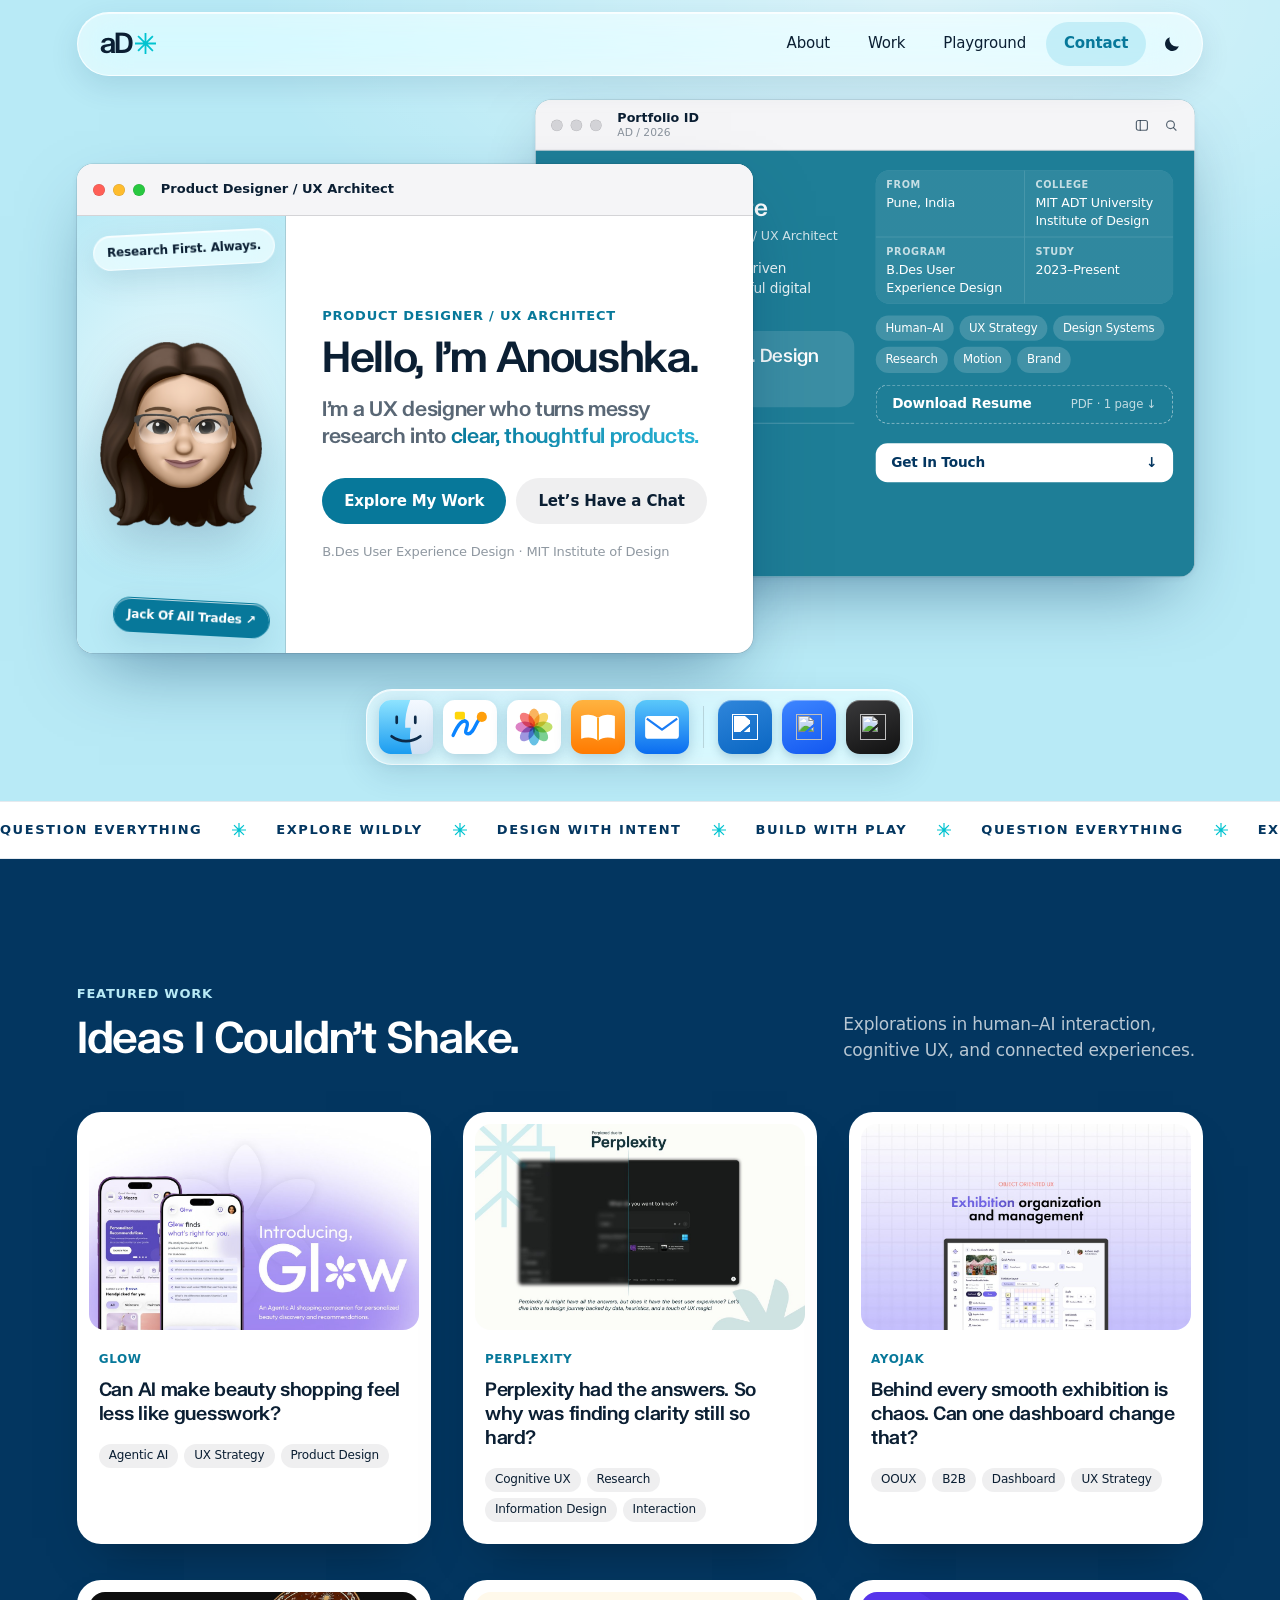
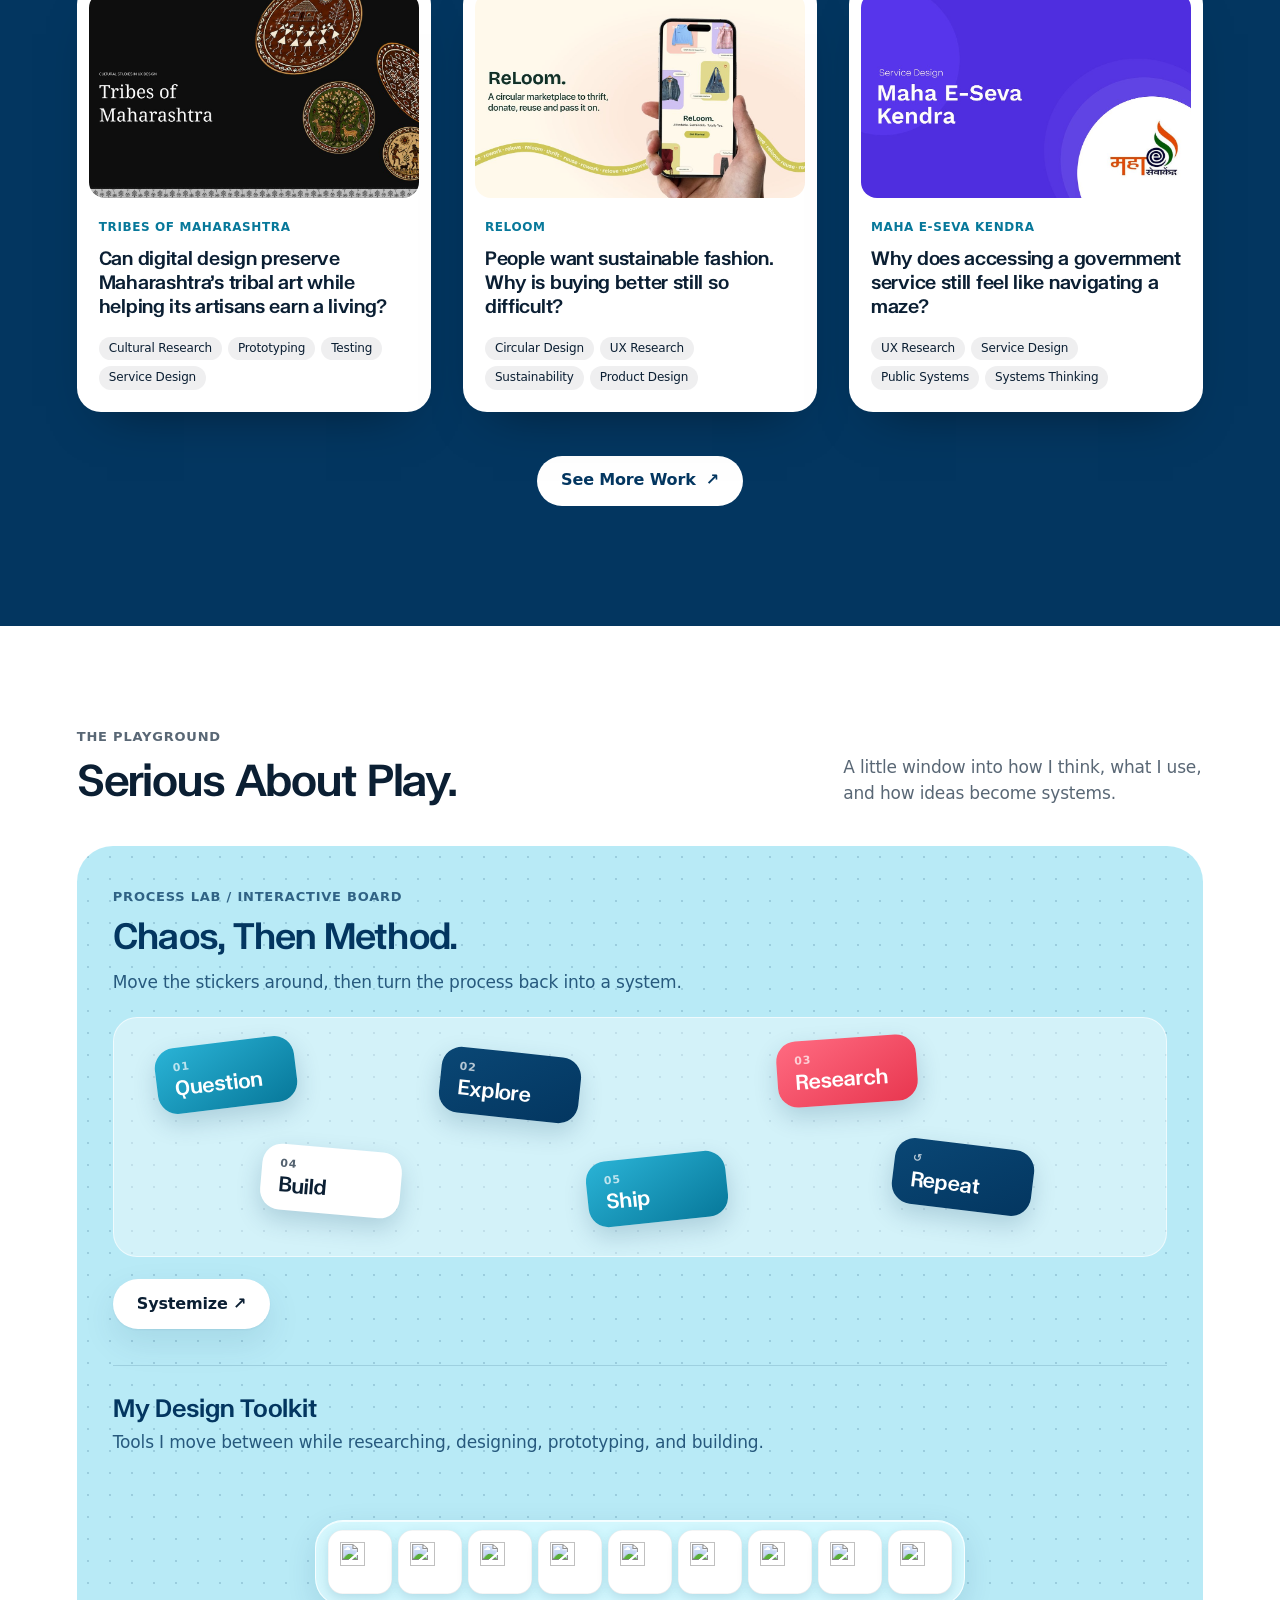
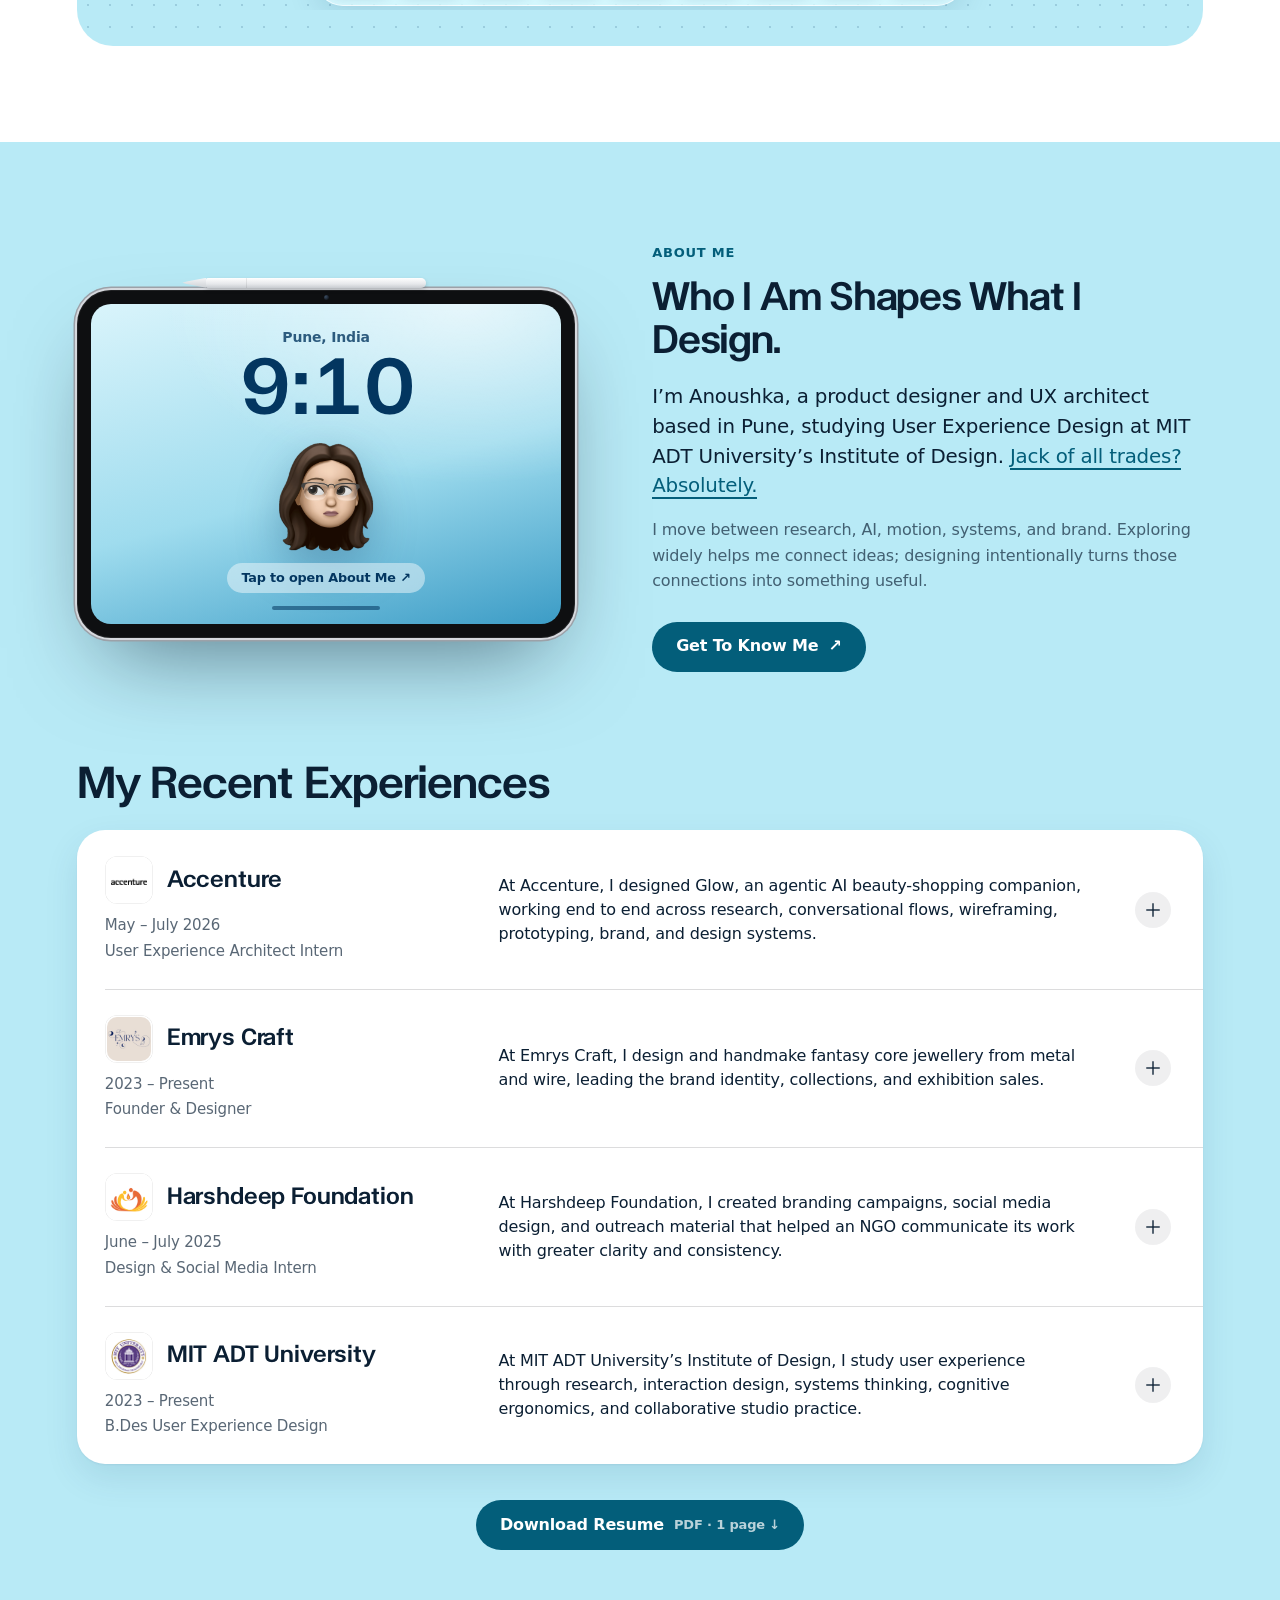
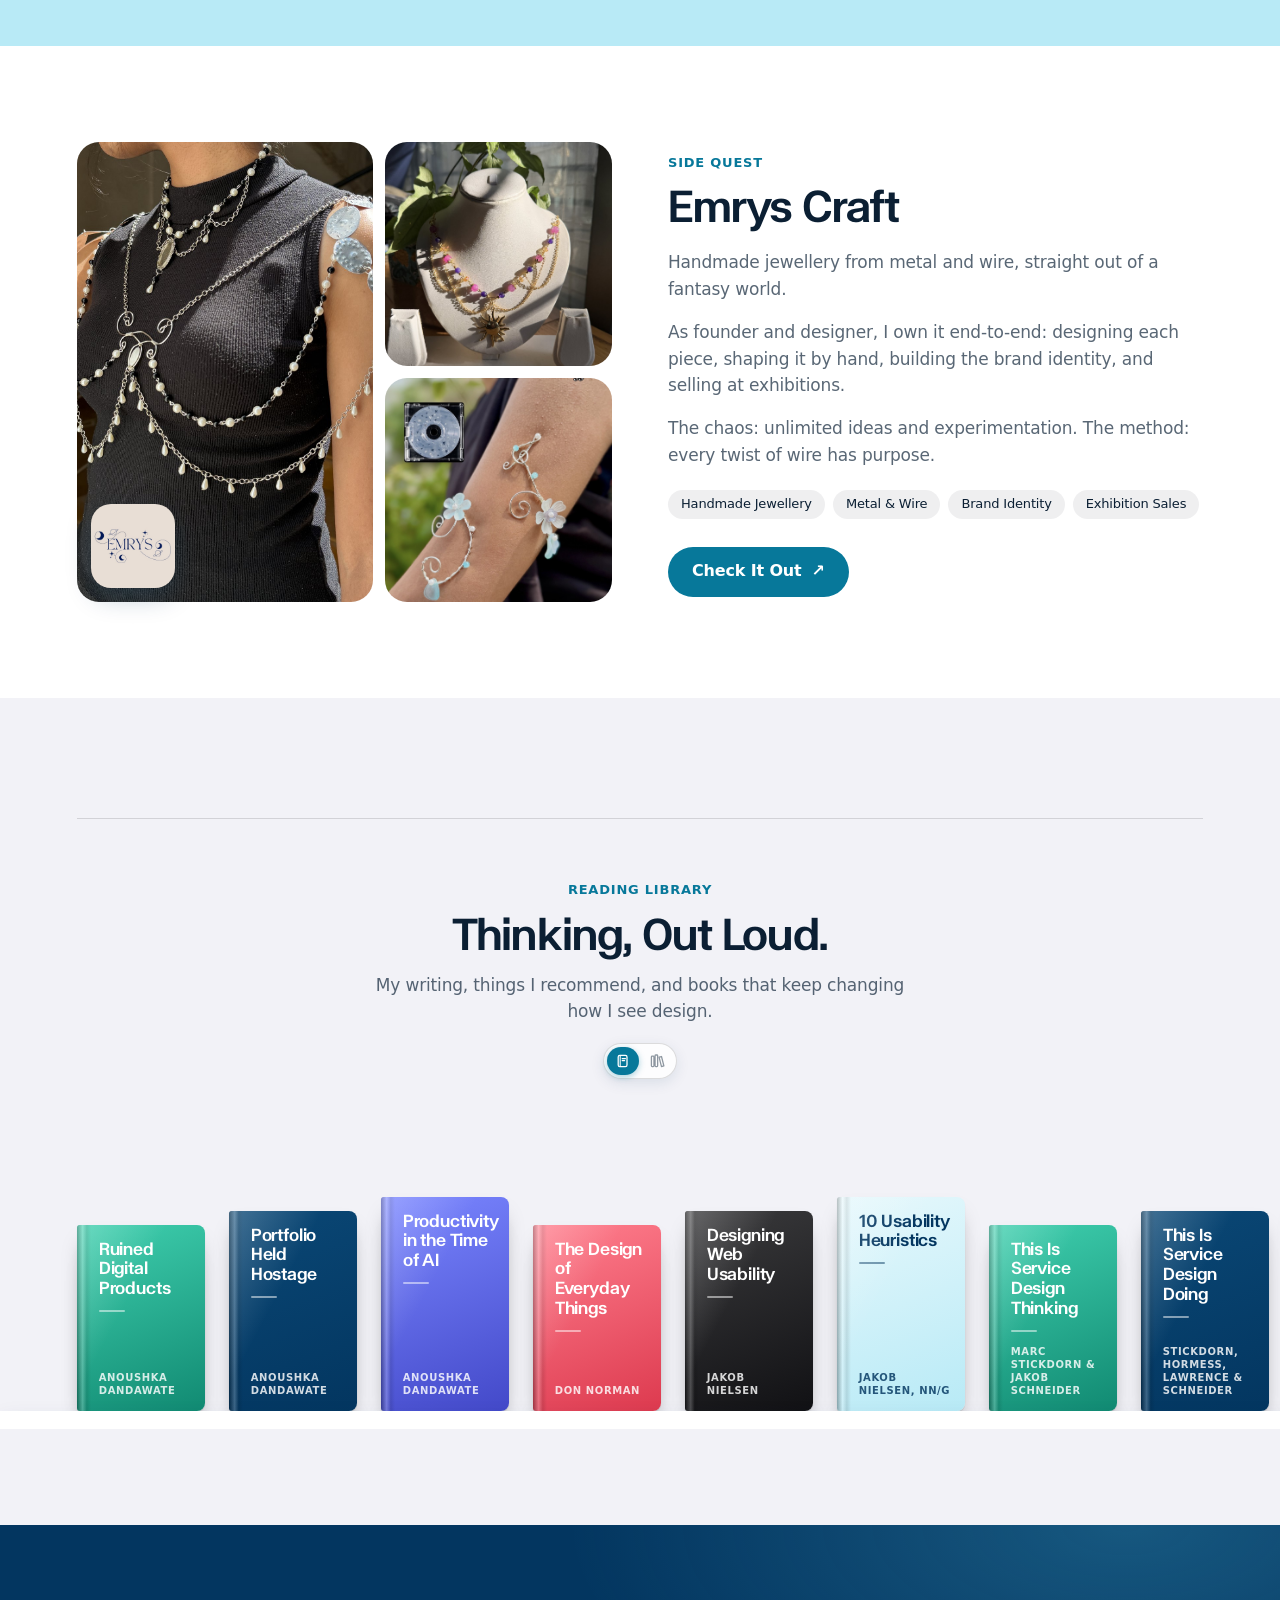
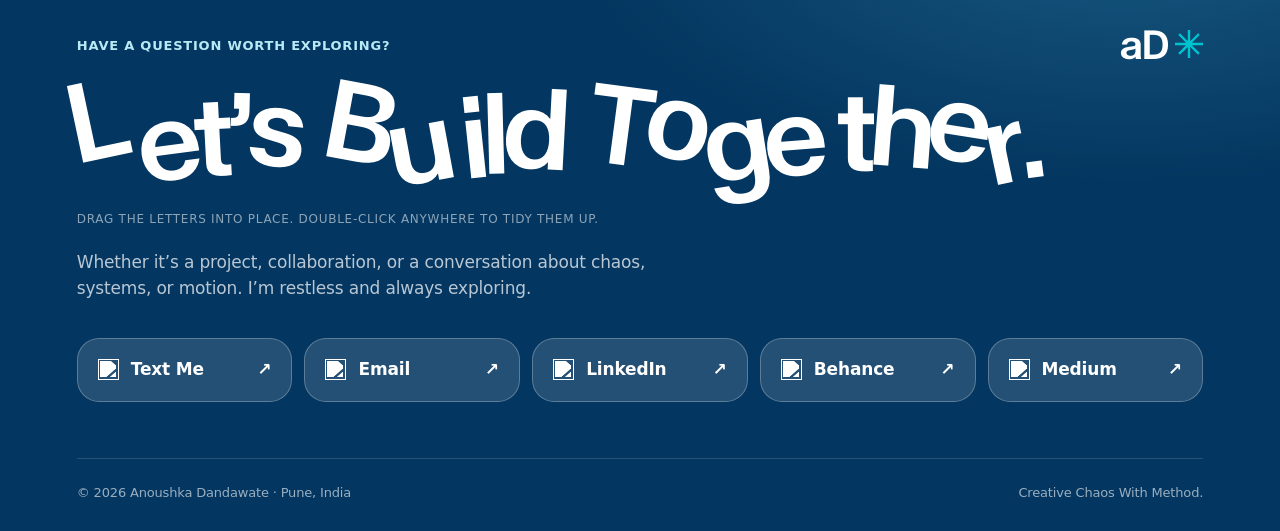
==== commit a6a32dd2: "content: new project headlines and Featured Work title Co-Authored-By: Claude Opus 5 (1M context) <n" ====
--- a/index.html
+++ b/index.html
@@ -23,10 +23,10 @@
 <nav class="hero-dock reveal" aria-label="Quick links"><a class="dock-app is-art" href="#work"><svg viewBox="0 0 64 64" aria-hidden="true"><defs><linearGradient id="fdr-l" x1="0" y1="0" x2="0" y2="1"><stop offset="0" stop-color="#8ee3ff"/><stop offset="1" stop-color="#1b9cf0"/></linearGradient><linearGradient id="fdr-r" x1="0" y1="0" x2="0" y2="1"><stop offset="0" stop-color="#f4f9ff"/><stop offset="1" stop-color="#cfe0f2"/></linearGradient></defs><rect width="64" height="64" rx="14" fill="url(#fdr-r)"/><path d="M14 0h23c-4.5 11-6.5 22-6 33h6.5c-1.5 10-1 21 1.5 31H14A14 14 0 0 1 0 50V14A14 14 0 0 1 14 0z" fill="url(#fdr-l)"/><path d="M21 20v7M43 20v7" stroke="#0c2a48" stroke-width="3.2" stroke-linecap="round"/><path d="M15 43c10.5 7.5 23.5 7.5 34 0" stroke="#0c2a48" stroke-width="3.2" fill="none" stroke-linecap="round"/></svg><span class="dock-tip">Work</span></a><a class="dock-app is-art" href="#playground"><svg viewBox="0 0 64 64" aria-hidden="true"><rect width="64" height="64" rx="14" fill="#fff"/><path d="M12 42c6-14 12-20 16-16s-6 14 2 14 10-22 18-18" stroke="#0a84ff" stroke-width="4" fill="none" stroke-linecap="round"/><circle cx="46" cy="20" r="6" fill="#ff9f0a"/><rect x="14" y="14" width="12" height="9" rx="2" fill="#ffd60a"/></svg><span class="dock-tip">Playground</span></a><a class="dock-app is-art" href="#about"><svg viewBox="0 0 64 64" aria-hidden="true"><rect width="64" height="64" rx="14" fill="#fff"/><g transform="translate(32 32)"><ellipse cx="0" cy="-11" rx="6.5" ry="11" fill="#f9a33b" opacity=".82" transform="rotate(0)" style="mix-blend-mode:multiply"/><ellipse cx="0" cy="-11" rx="6.5" ry="11" fill="#f7cf45" opacity=".82" transform="rotate(45)" style="mix-blend-mode:multiply"/><ellipse cx="0" cy="-11" rx="6.5" ry="11" fill="#b3d84a" opacity=".82" transform="rotate(90)" style="mix-blend-mode:multiply"/><ellipse cx="0" cy="-11" rx="6.5" ry="11" fill="#5ec47a" opacity=".82" transform="rotate(135)" style="mix-blend-mode:multiply"/><ellipse cx="0" cy="-11" rx="6.5" ry="11" fill="#45b4e0" opacity=".82" transform="rotate(180)" style="mix-blend-mode:multiply"/><ellipse cx="0" cy="-11" rx="6.5" ry="11" fill="#8a7fd8" opacity=".82" transform="rotate(225)" style="mix-blend-mode:multiply"/><ellipse cx="0" cy="-11" rx="6.5" ry="11" fill="#d466b8" opacity=".82" transform="rotate(270)" style="mix-blend-mode:multiply"/><ellipse cx="0" cy="-11" rx="6.5" ry="11" fill="#f25e5e" opacity=".82" transform="rotate(315)" style="mix-blend-mode:multiply"/></g></svg><span class="dock-tip">About</span></a><a class="dock-app is-art" href="#writing"><svg viewBox="0 0 64 64" aria-hidden="true"><defs><linearGradient id="hd-bks" x1="0" y1="0" x2="0" y2="1"><stop offset="0" stop-color="#ffb340"/><stop offset="1" stop-color="#ff7a00"/></linearGradient></defs><rect width="64" height="64" rx="14" fill="url(#hd-bks)"/><path d="M12 19c7-2.6 14-2.2 20 2.2 6-4.4 13-4.8 20-2.2v27c-7-2.6-14-2.2-20 2.2-6-4.4-13-4.8-20-2.2z" fill="#fff"/><path d="M32 21.2v27" stroke="#ff9500" stroke-width="2"/></svg><span class="dock-tip">Reading Library</span></a><a class="dock-app is-art" href="#contact"><svg viewBox="0 0 64 64" aria-hidden="true"><defs><linearGradient id="hd-ml" x1="0" y1="0" x2="0" y2="1"><stop offset="0" stop-color="#5ac8fa"/><stop offset="1" stop-color="#0a6cf0"/></linearGradient></defs><rect width="64" height="64" rx="14" fill="url(#hd-ml)"/><rect x="12" y="19" width="40" height="27" rx="4" fill="#fff"/><path d="m14 22 18 13 18-13" stroke="#1a7cf5" stroke-width="2.6" fill="none" stroke-linejoin="round"/></svg><span class="dock-tip">Contact</span></a><span class="dock-divider" aria-hidden="true"></span><a class="dock-app dock-social" href="https://linkedin.com/in/anoushka-dandawate" target="_blank" rel="noopener noreferrer" style="--app:linear-gradient(160deg,#2F86DB,#0A66C2)"><img class="invert" src="https://cdn.jsdelivr.net/npm/simple-icons@v13/icons/linkedin.svg" alt=""><span class="dock-tip">LinkedIn</span></a><a class="dock-app dock-social" href="https://behance.net/anoushkdandawa" target="_blank" rel="noopener noreferrer" style="--app:linear-gradient(160deg,#3E86FF,#1257F0)"><img src="https://cdn.simpleicons.org/behance/FFFFFF" alt=""><span class="dock-tip">Behance</span></a><a class="dock-app dock-social" href="https://medium.com/@dandawateanoushka" target="_blank" rel="noopener noreferrer" style="--app:linear-gradient(160deg,#3A3A3C,#111)"><img src="https://cdn.simpleicons.org/medium/FFFFFF" alt=""><span class="dock-tip">Medium</span></a></nav>
 </section></div>
 <div class="ribbon" aria-hidden="true"><div class="ribbon-track"><div class="ribbon-group"><span>Question Everything</span><span>Explore Wildly</span><span>Design With Intent</span><span>Build With Play</span></div><div class="ribbon-group"><span>Question Everything</span><span>Explore Wildly</span><span>Design With Intent</span><span>Build With Play</span></div></div></div>
-<div class="wrap"><section class="section surface surface-light" id="work"><div class="section-head"><div><span class="eyebrow blue">Featured Work</span><h2>Questions Into Systems.</h2></div><p>Explorations in human–AI interaction, cognitive UX, and connected experiences.</p></div><div class="grid" id="projects"></div><div class="section-cta"><a class="button primary" href="/work">See More Work <span>↗</span></a></div></section></div>
+<div class="wrap"><section class="section surface surface-light" id="work"><div class="section-head"><div><span class="eyebrow blue">Featured Work</span><h2>Ideas I Couldn’t Shake.</h2></div><p>Explorations in human–AI interaction, cognitive UX, and connected experiences.</p></div><div class="grid" id="projects"></div><div class="section-cta"><a class="button primary" href="/work">See More Work <span>↗</span></a></div></section></div>
 
 <section class="playground" id="playground"><div class="wrap section surface surface-dark"><div class="section-head"><div><span class="eyebrow">The Playground</span><h2>Serious About Play.</h2></div><p>A little window into how I think, what I use, and how ideas become systems.</p></div><div class="playground-flow">
-<section class="process-board" aria-labelledby="process-title"><span class="eyebrow">Process Lab / Interactive Board</span><h3 id="process-title">Chaos, Then Method.</h3><p>Move the stickers around, then turn the process back into a system.</p><div class="canvas process-canvas" id="canvas" aria-label="Interactive design process sticker canvas"><button class="tile" style="--x:4%;--y:24px;--r:-7deg"><small>01</small>Question</button><button class="tile" style="--x:31%;--y:34px;--r:6deg"><small>02</small>Explore</button><button class="tile" style="--x:63%;--y:20px;--r:-4deg"><small>03</small>Research</button><button class="tile" style="--x:14%;--y:130px;--r:5deg"><small>04</small>Build</button><button class="tile" style="--x:45%;--y:138px;--r:-6deg"><small>05</small>Ship</button><button class="tile" style="--x:74%;--y:126px;--r:7deg"><small>↺</small>Repeat</button></div><button class="button" id="systemize" aria-pressed="false">Systemize ↗</button><div class="toolkit-block" role="group" aria-labelledby="toolkit-title"><h4 id="toolkit-title">My Design Toolkit</h4><p>Tools I move between while researching, designing, prototyping, and building.</p><div class="dock-scroll" aria-label="Design toolkit"><div class="tool-dock"><div class="tool-group" role="list"><div class="dock-item" role="listitem"><span class="dock-icon"><img src="https://www.google.com/s2/favicons?domain=figma.com&amp;sz=128" alt="" width="52" height="52"></span><span>Figma</span></div><div class="dock-item" role="listitem"><span class="dock-icon"><img src="https://cdn.simpleicons.org/framer/0055FF" alt="" width="48" height="48"></span><span>Framer</span></div><div class="dock-item" role="listitem"><span class="dock-icon"><img src="https://cdn.simpleicons.org/claude/D97757" alt="" width="48" height="48"></span><span>Claude</span></div><div class="dock-item" role="listitem"><span class="dock-icon"><img src="https://www.google.com/s2/favicons?domain=aistudio.google.com&amp;sz=128" alt="" width="52" height="52"></span><span>AI Studio</span></div><div class="dock-item" role="listitem"><span class="dock-icon"><img src="https://www.google.com/s2/favicons?domain=procreate.com&amp;sz=128" alt="" width="52" height="52"></span><span>Procreate</span></div><div class="dock-item" role="listitem"><span class="dock-icon"><img src="https://www.gstatic.com/labs-code/stitch/favicon-192x192.png" alt="" width="52" height="52"></span><span>Stitch</span></div><div class="dock-item" role="listitem"><span class="dock-icon"><img src="https://cdn.jsdelivr.net/gh/devicons/devicon@latest/icons/illustrator/illustrator-plain.svg" alt="" width="52" height="52"></span><span>Illustrator</span></div><div class="dock-item" role="listitem"><span class="dock-icon"><img src="https://cdn.jsdelivr.net/gh/devicons/devicon@latest/icons/photoshop/photoshop-original.svg" alt="" width="52" height="52"></span><span>Photoshop</span></div><div class="dock-item" role="listitem"><span class="dock-icon"><img src="https://cdn.simpleicons.org/miro/FFD02F" alt="" width="52" height="52"></span><span>Miro</span></div></div><div class="tool-group" aria-hidden="true"><div class="dock-item"><span class="dock-icon"><img src="https://www.google.com/s2/favicons?domain=figma.com&amp;sz=128" alt="" width="52" height="52"></span><span>Figma</span></div><div class="dock-item"><span class="dock-icon"><img src="https://cdn.simpleicons.org/framer/0055FF" alt="" width="48" height="48"></span><span>Framer</span></div><div class="dock-item"><span class="dock-icon"><img src="https://cdn.simpleicons.org/claude/D97757" alt="" width="48" height="48"></span><span>Claude</span></div><div class="dock-item"><span class="dock-icon"><img src="https://www.google.com/s2/favicons?domain=aistudio.google.com&amp;sz=128" alt="" width="52" height="52"></span><span>AI Studio</span></div><div class="dock-item"><span class="dock-icon"><img src="https://www.google.com/s2/favicons?domain=procreate.com&amp;sz=128" alt="" width="52" height="52"></span><span>Procreate</span></div><div class="dock-item"><span class="dock-icon"><img src="https://www.gstatic.com/labs-code/stitch/favicon-192x192.png" alt="" width="52" height="52"></span><span>Stitch</span></div><div class="dock-item"><span class="dock-icon"><img src="https://cdn.jsdelivr.net/gh/devicons/devicon@latest/icons/illustrator/illustrator-plain.svg" alt="" width="52" height="52"></span><span>Illustrator</span></div><div class="dock-item"><span class="dock-icon"><img src="https://cdn.jsdelivr.net/gh/devicons/devicon@latest/icons/photoshop/photoshop-original.svg" alt="" width="52" height="52"></span><span>Photoshop</span></div><div class="dock-item"><span class="dock-icon"><img src="https://cdn.simpleicons.org/miro/FFD02F" alt="" width="52" height="52"></span><span>Miro</span></div></div></div></div></div></section>
+<section class="process-board" aria-labelledby="process-title"><span class="eyebrow">Process Lab / Interactive Board</span><h3 id="process-title">Chaos, Then Method.</h3><p>Move the stickers around, then turn the process back into a system.</p><div class="canvas process-canvas" id="canvas" aria-label="Interactive design process sticker canvas"><button class="tile" style="--x:4%;--y:24px;--r:-7deg"><small>01</small>Question</button><button class="tile" style="--x:31%;--y:34px;--r:6deg"><small>02</small>Explore</button><button class="tile" style="--x:63%;--y:20px;--r:-4deg"><small>03</small>Research</button><button class="tile" style="--x:14%;--y:130px;--r:5deg"><small>04</small>Build</button><button class="tile" style="--x:45%;--y:138px;--r:-6deg"><small>05</small>Ship</button><button class="tile" style="--x:74%;--y:126px;--r:7deg"><small>↺</small>Repeat</button></div><button class="button" id="systemize" aria-pressed="false">Systemize ↗</button><div class="toolkit-block" role="group" aria-labelledby="toolkit-title"><h4 id="toolkit-title">My Design Toolkit</h4><p>Tools I move between while researching, designing, prototyping, and building.</p><div class="dock-scroll" aria-label="Design toolkit"><div class="tool-dock"><div class="tool-group" role="list"><div class="dock-item" role="listitem"><span class="dock-icon"><img src="https://www.google.com/s2/favicons?domain=figma.com&amp;sz=128" alt="" width="52" height="52"></span><span>Figma</span></div><div class="dock-item" role="listitem"><span class="dock-icon"><img src="https://cdn.simpleicons.org/framer/0055FF" alt="" width="48" height="48"></span><span>Framer</span></div><div class="dock-item" role="listitem"><span class="dock-icon"><img src="https://cdn.simpleicons.org/claude/D97757" alt="" width="48" height="48"></span><span>Claude</span></div><div class="dock-item" role="listitem"><span class="dock-icon"><img src="https://www.google.com/s2/favicons?domain=aistudio.google.com&amp;sz=128" alt="" width="52" height="52"></span><span>AI Studio</span></div><div class="dock-item" role="listitem"><span class="dock-icon"><img src="https://www.google.com/s2/favicons?domain=procreate.com&amp;sz=128" alt="" width="52" height="52"></span><span>Procreate</span></div><div class="dock-item" role="listitem"><span class="dock-icon"><img src="https://www.gstatic.com/labs-code/stitch/favicon-192x192.png" alt="" width="52" height="52"></span><span>Stitch</span></div><div class="dock-item" role="listitem"><span class="dock-icon"><img src="https://cdn.jsdelivr.net/gh/devicons/devicon@latest/icons/illustrator/illustrator-plain.svg" alt="" width="52" height="52"></span><span>Illustrator</span></div><div class="dock-item" role="listitem"><span class="dock-icon"><img src="https://cdn.jsdelivr.net/gh/devicons/devicon@latest/icons/vscode/vscode-original.svg" alt="" width="52" height="52"></span><span>VS Code</span></div><div class="dock-item" role="listitem"><span class="dock-icon"><img src="https://cdn.simpleicons.org/miro/FFD02F" alt="" width="52" height="52"></span><span>Miro</span></div></div><div class="tool-group" aria-hidden="true"><div class="dock-item"><span class="dock-icon"><img src="https://www.google.com/s2/favicons?domain=figma.com&amp;sz=128" alt="" width="52" height="52"></span><span>Figma</span></div><div class="dock-item"><span class="dock-icon"><img src="https://cdn.simpleicons.org/framer/0055FF" alt="" width="48" height="48"></span><span>Framer</span></div><div class="dock-item"><span class="dock-icon"><img src="https://cdn.simpleicons.org/claude/D97757" alt="" width="48" height="48"></span><span>Claude</span></div><div class="dock-item"><span class="dock-icon"><img src="https://www.google.com/s2/favicons?domain=aistudio.google.com&amp;sz=128" alt="" width="52" height="52"></span><span>AI Studio</span></div><div class="dock-item"><span class="dock-icon"><img src="https://www.google.com/s2/favicons?domain=procreate.com&amp;sz=128" alt="" width="52" height="52"></span><span>Procreate</span></div><div class="dock-item"><span class="dock-icon"><img src="https://www.gstatic.com/labs-code/stitch/favicon-192x192.png" alt="" width="52" height="52"></span><span>Stitch</span></div><div class="dock-item"><span class="dock-icon"><img src="https://cdn.jsdelivr.net/gh/devicons/devicon@latest/icons/illustrator/illustrator-plain.svg" alt="" width="52" height="52"></span><span>Illustrator</span></div><div class="dock-item"><span class="dock-icon"><img src="https://cdn.jsdelivr.net/gh/devicons/devicon@latest/icons/vscode/vscode-original.svg" alt="" width="52" height="52"></span><span>VS Code</span></div><div class="dock-item"><span class="dock-icon"><img src="https://cdn.simpleicons.org/miro/FFD02F" alt="" width="52" height="52"></span><span>Miro</span></div></div></div></div></div></section>
 
 </div></section>
 <div class="wrap section-stack"><section class="section surface surface-light" id="about"><div class="about-grid about-feature"><div class="about-device"><a class="ipad ipad-lock" href="/about" aria-label="Open the About Me page"><span class="apple-pencil" aria-hidden="true"></span><span class="ipad-camera" aria-hidden="true"></span><span class="ipad-screen lock-screen"><span class="lock-date">Pune, India</span><span class="lock-time" id="lock-time">9:41</span><span class="lock-portrait is-memoji"><img src="./memoji-judging.png" alt=""></span><span class="lock-hint">Tap to open About Me ↗</span><span class="lock-bar" aria-hidden="true"></span></span></a></div><div class="about-copy"><span class="eyebrow blue">About Me</span><h2 class="about-title">Who I Am Shapes What I Design.</h2><p class="about-statement">I’m Anoushka, a product designer and UX architect based in Pune, studying User Experience Design at MIT ADT University’s Institute of Design. <span class="about-highlight">Jack of all trades? Absolutely.</span></p><p class="about-statement is-secondary">I move between research, AI, motion, systems, and brand. Exploring widely helps me connect ideas; designing intentionally turns those connections into something useful.</p><div class="actions"><a class="button primary" href="/about">Get To Know Me <span>↗</span></a></div></div></div>
--- a/styles.css
+++ b/styles.css
@@ -1634,3 +1634,15 @@
 .case-tabs.is-hero .case-tab { max-width: 0; padding-inline: 0; opacity: 0; pointer-events: none; }
 .case-tabs.is-hero .case-tabs-inner { gap: 0; }
 @media (max-width: 767px) { .case-tabs { top: 10px; } }
+
+/* Dark mode: Featured Work cards were grey on near-black navy. Tint them blue and deepen the band. */
+:root[data-theme="dark"] #work { --band: linear-gradient(180deg, #04182b, #010d19); }
+:root[data-theme="dark"] #work .project { background: #0e2438; box-shadow: 0 0 0 .5px rgba(143, 220, 240, .16), 0 18px 44px rgba(0, 0, 0, .5); }
+:root[data-theme="dark"] #work .project .tags span { background: rgba(143, 220, 240, .12); color: #cfeaf6; }
+:root[data-theme="dark"] #work .cover.has-image { background: #0a1c2c; }
+@media (prefers-color-scheme: dark) {
+  :root:not([data-theme="light"]) #work { --band: linear-gradient(180deg, #04182b, #010d19); }
+  :root:not([data-theme="light"]) #work .project { background: #0e2438; box-shadow: 0 0 0 .5px rgba(143, 220, 240, .16), 0 18px 44px rgba(0, 0, 0, .5); }
+  :root:not([data-theme="light"]) #work .project .tags span { background: rgba(143, 220, 240, .12); color: #cfeaf6; }
+  :root:not([data-theme="light"]) #work .cover.has-image { background: #0a1c2c; }
+}
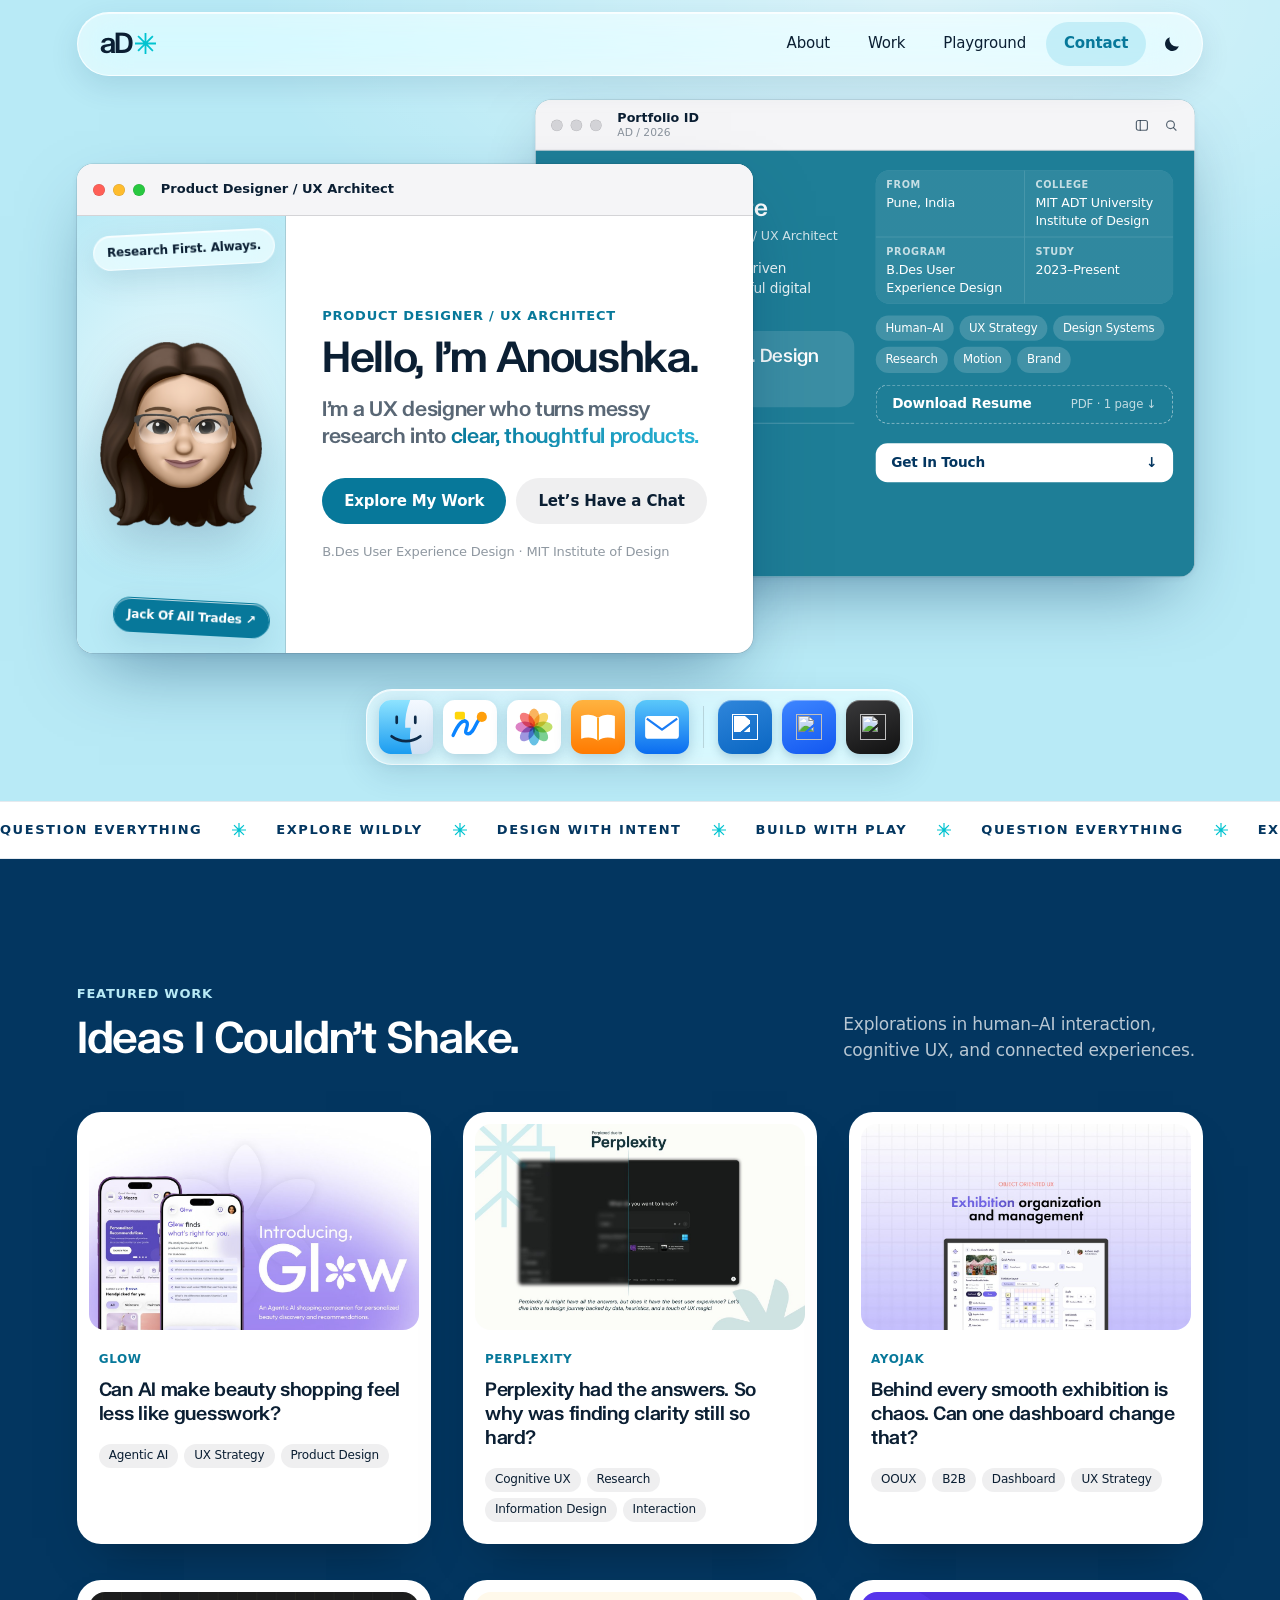
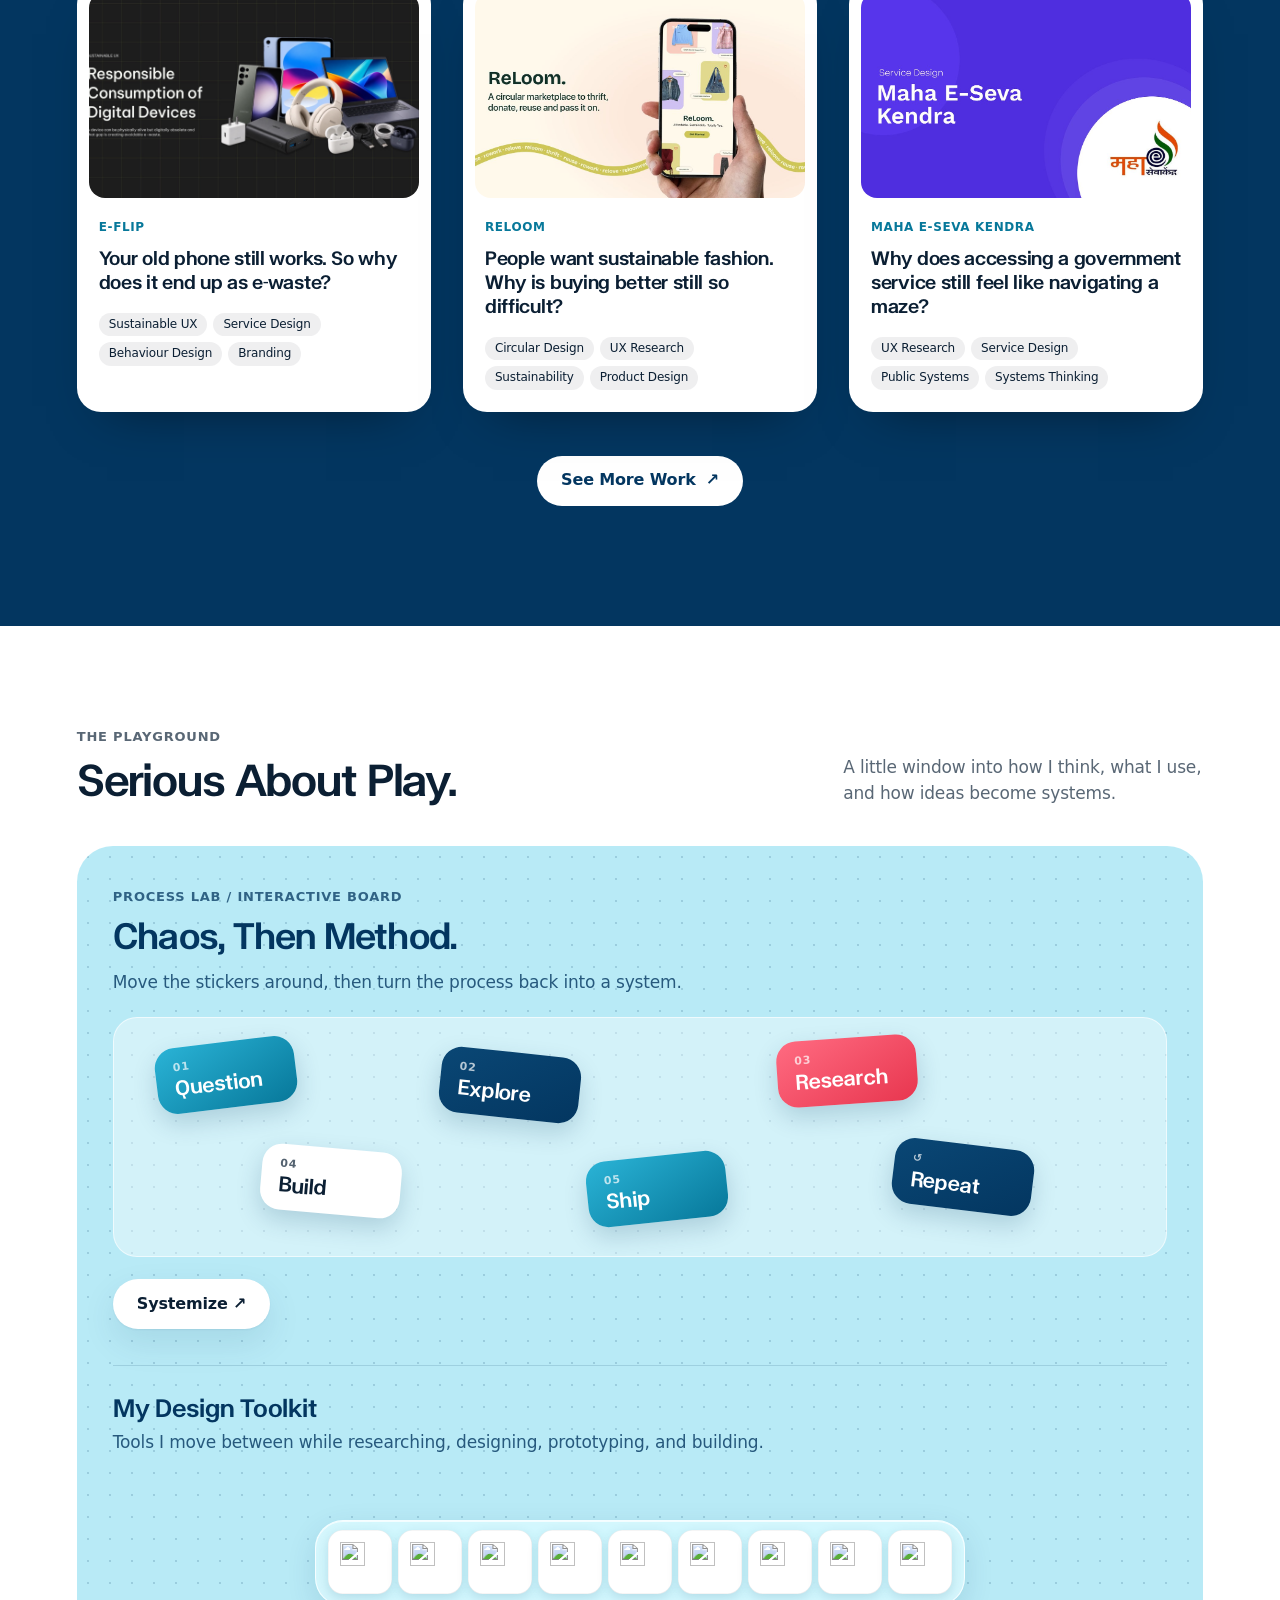
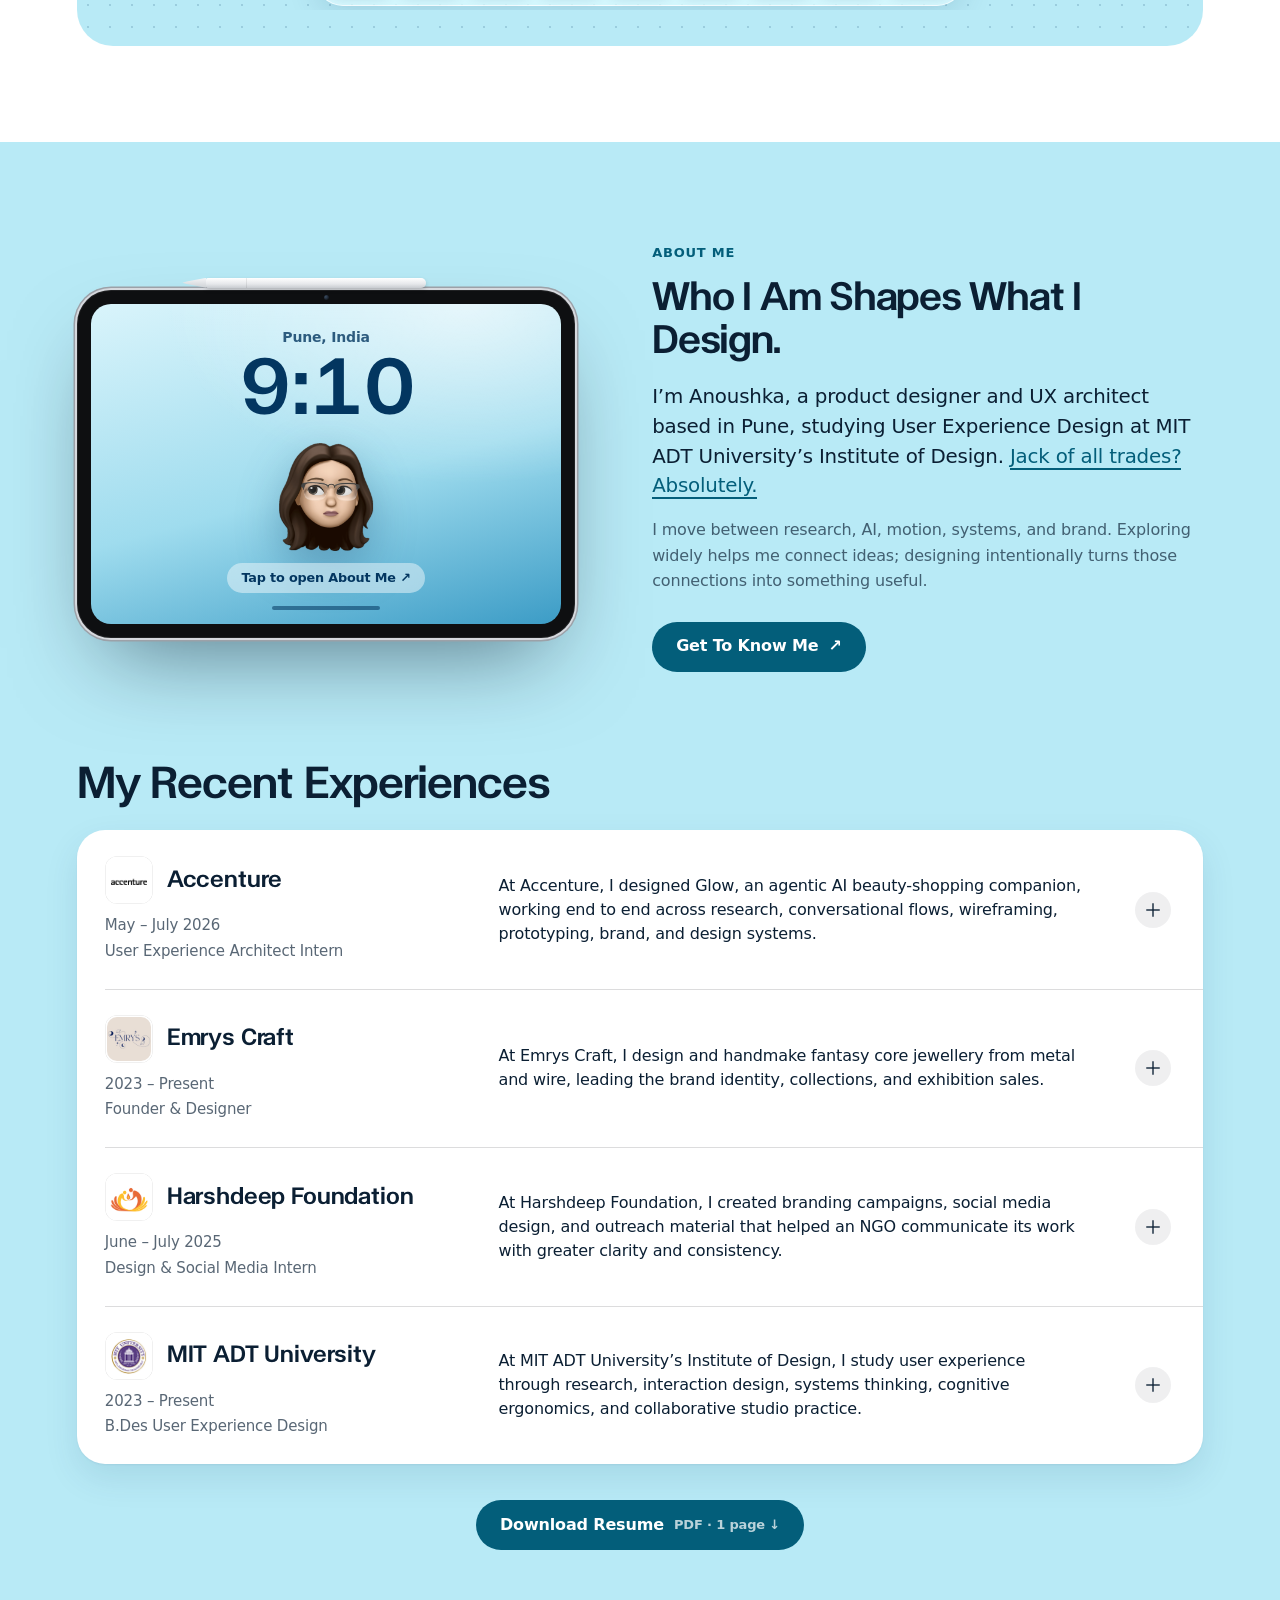
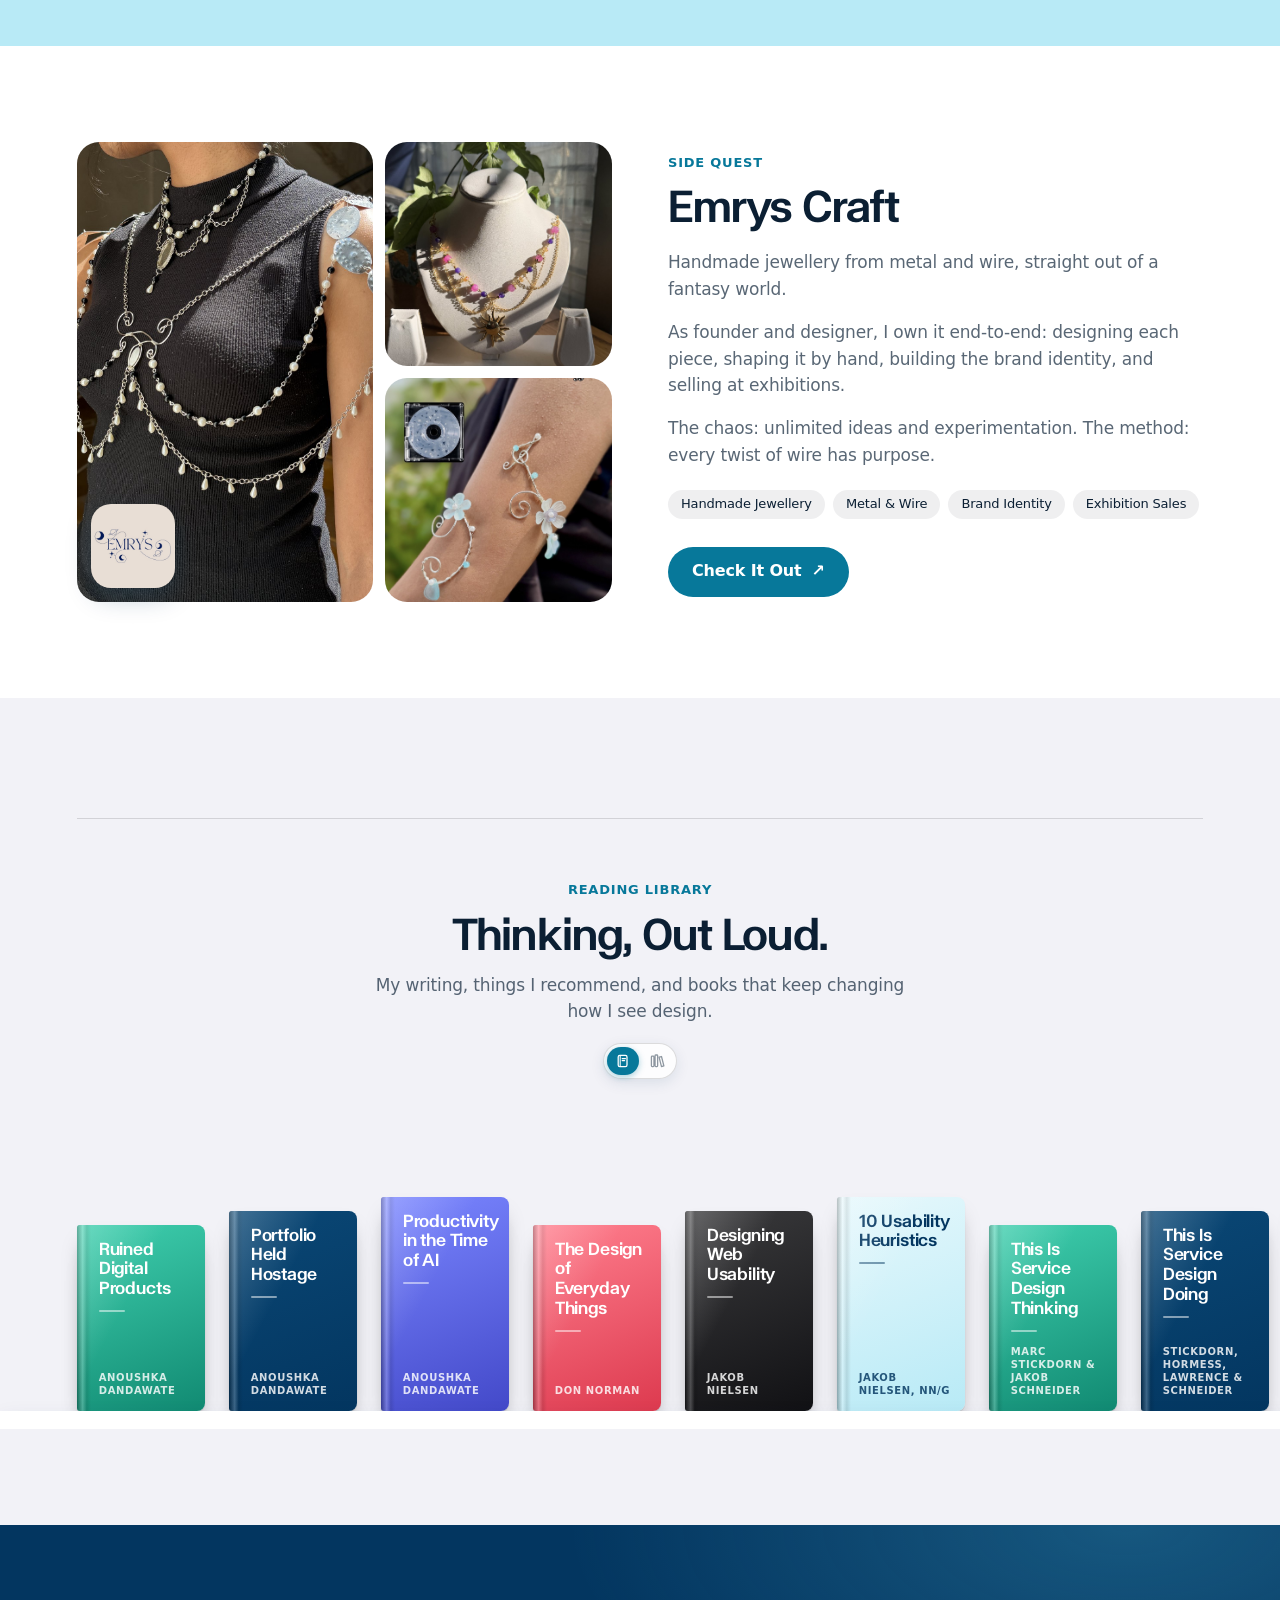
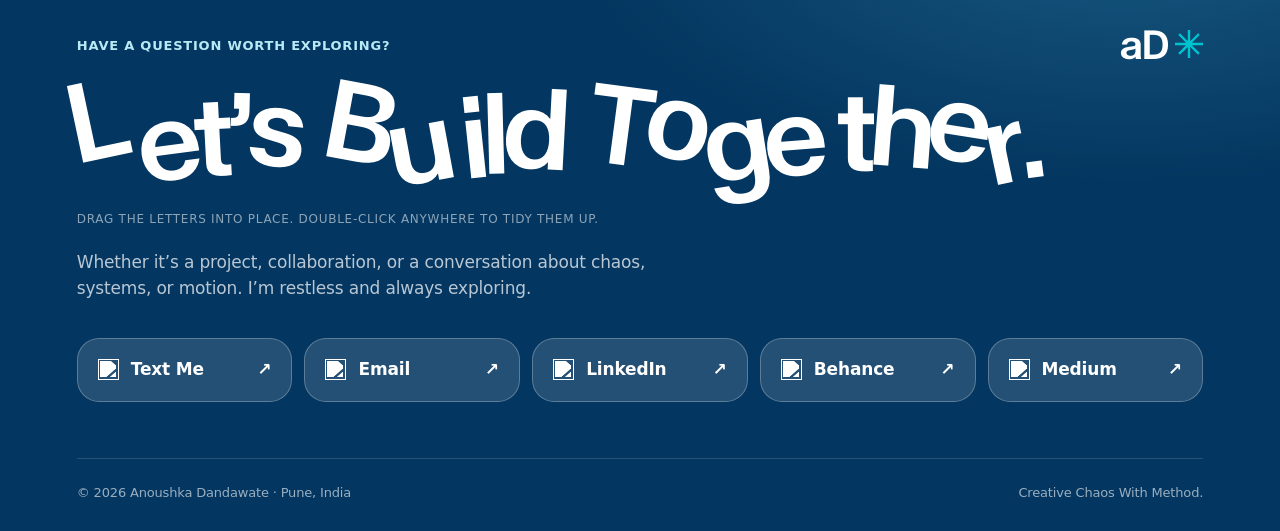
==== commit c841778a: "feat(work): E-Flip joins the featured six, Tribes moves to explorations Co-Authored-By: Claude Opus " ====
--- a/index.html
+++ b/index.html
@@ -60,7 +60,7 @@
 const projectGrid=document.querySelector('#projects');
 const coverArt={glow:'<span class="orbit" aria-hidden="true"></span>',ayojak:'<span class="dashboard" aria-hidden="true"><i></i><i></i><i></i></span>',perplexity:'<span class="search-line" aria-hidden="true">A little more room to think. ↗</span>',reloom:'<span class="reloop" aria-hidden="true">↻</span>',tribes:'<span class="weave" aria-hidden="true"></span>',seva:'<span class="seva-grid" aria-hidden="true"><i></i><i></i><i></i><i></i></span>'};
 const cardHtml=p=>`<a class="project" href="/work/${p.id}"><span class="cover has-image"><img src="${p.card}" alt="" loading="lazy"></span><span class="project-body"><span class="project-name">${p.name}</span><h3 class="project-q">${p.question}</h3><span class="tags">${p.tags.map(t=>`<span>${t}</span>`).join('')}</span></span></a>`;
-projectGrid.innerHTML=window.PROJECTS.map(cardHtml).join('');
+projectGrid.innerHTML=window.PROJECTS.filter(p=>!p.extra).map(cardHtml).join('');
 const dialog=document.querySelector('#case-dialog');
 function openCase(id){const p=projects.find(item=>item.id===id),section=(title,body)=>body?`<h3>${title}</h3>${body}`:'';document.querySelector('#case-content').innerHTML=`<p class="eyebrow blue">Project Overview / ${p.subtitle}</p><h2 id="case-title">${p.name}</h2>${p.role?`<p>${p.role}</p>`:''}<h3>${p.question}</h3>${p.description?`<p>${p.description}</p>`:''}${section('The Real Challenge',p.challenge&&`<p>${p.challenge}</p>`)}${section('The Method',p.steps&&`<ul>${p.steps.map(s=>`<li>${s}</li>`).join('')}</ul>`)}${section('Reflection',p.learning&&`<p>${p.learning}</p>`)}<p class="placeholder">Research artifacts, final screens, and prototype links pending.</p>`;dialog.showModal();}
 document.querySelector('#close-case').addEventListener('click',()=>dialog.close());
--- a/styles.css
+++ b/styles.css
@@ -1646,3 +1646,19 @@
   :root:not([data-theme="light"]) #work .project .tags span { background: rgba(143, 220, 240, .12); color: #cfeaf6; }
   :root:not([data-theme="light"]) #work .cover.has-image { background: #0a1c2c; }
 }
+
+/* Explorations rail loops forever: one run of cards plus a copy, slid left by a run's width */
+.extras-grid { display: block; grid-template-columns: none; overflow: hidden; scrollbar-width: none; -webkit-overflow-scrolling: touch; overscroll-behavior-x: contain; }
+.extras-grid::-webkit-scrollbar { display: none; }
+.extras-track { display: flex; flex-wrap: nowrap; gap: 16px; width: max-content; animation: extras-marquee var(--loop, 40s) linear infinite; }
+.extras-track:focus-within, .extras-track.is-paused { animation-play-state: paused; }
+.extras-track .extra-card:hover { transform: translateY(-4px); }
+.extras-track .extra-card { flex: 0 0 clamp(220px, 23vw, 280px); }
+@keyframes extras-marquee { from { transform: translateX(0); } to { transform: translateX(calc(var(--run, 0px) * -1)); } }
+@media (prefers-reduced-motion: reduce) { .extras-track { animation: none; } }
+@media (max-width: 767px) { .extras-track .extra-card { flex-basis: 240px; } }
+
+/* Context pills on the exploration cards */
+.extra-card .tags { display: flex; flex-wrap: wrap; gap: 6px; margin-top: auto; padding-top: 10px; }
+.extra-card .tags span { padding: 4px 10px; border-radius: 999px; background: var(--fill); color: var(--label-2); font-size: 11px; font-weight: 600; }
+.extra-card .extra-cta { padding-top: 8px; }
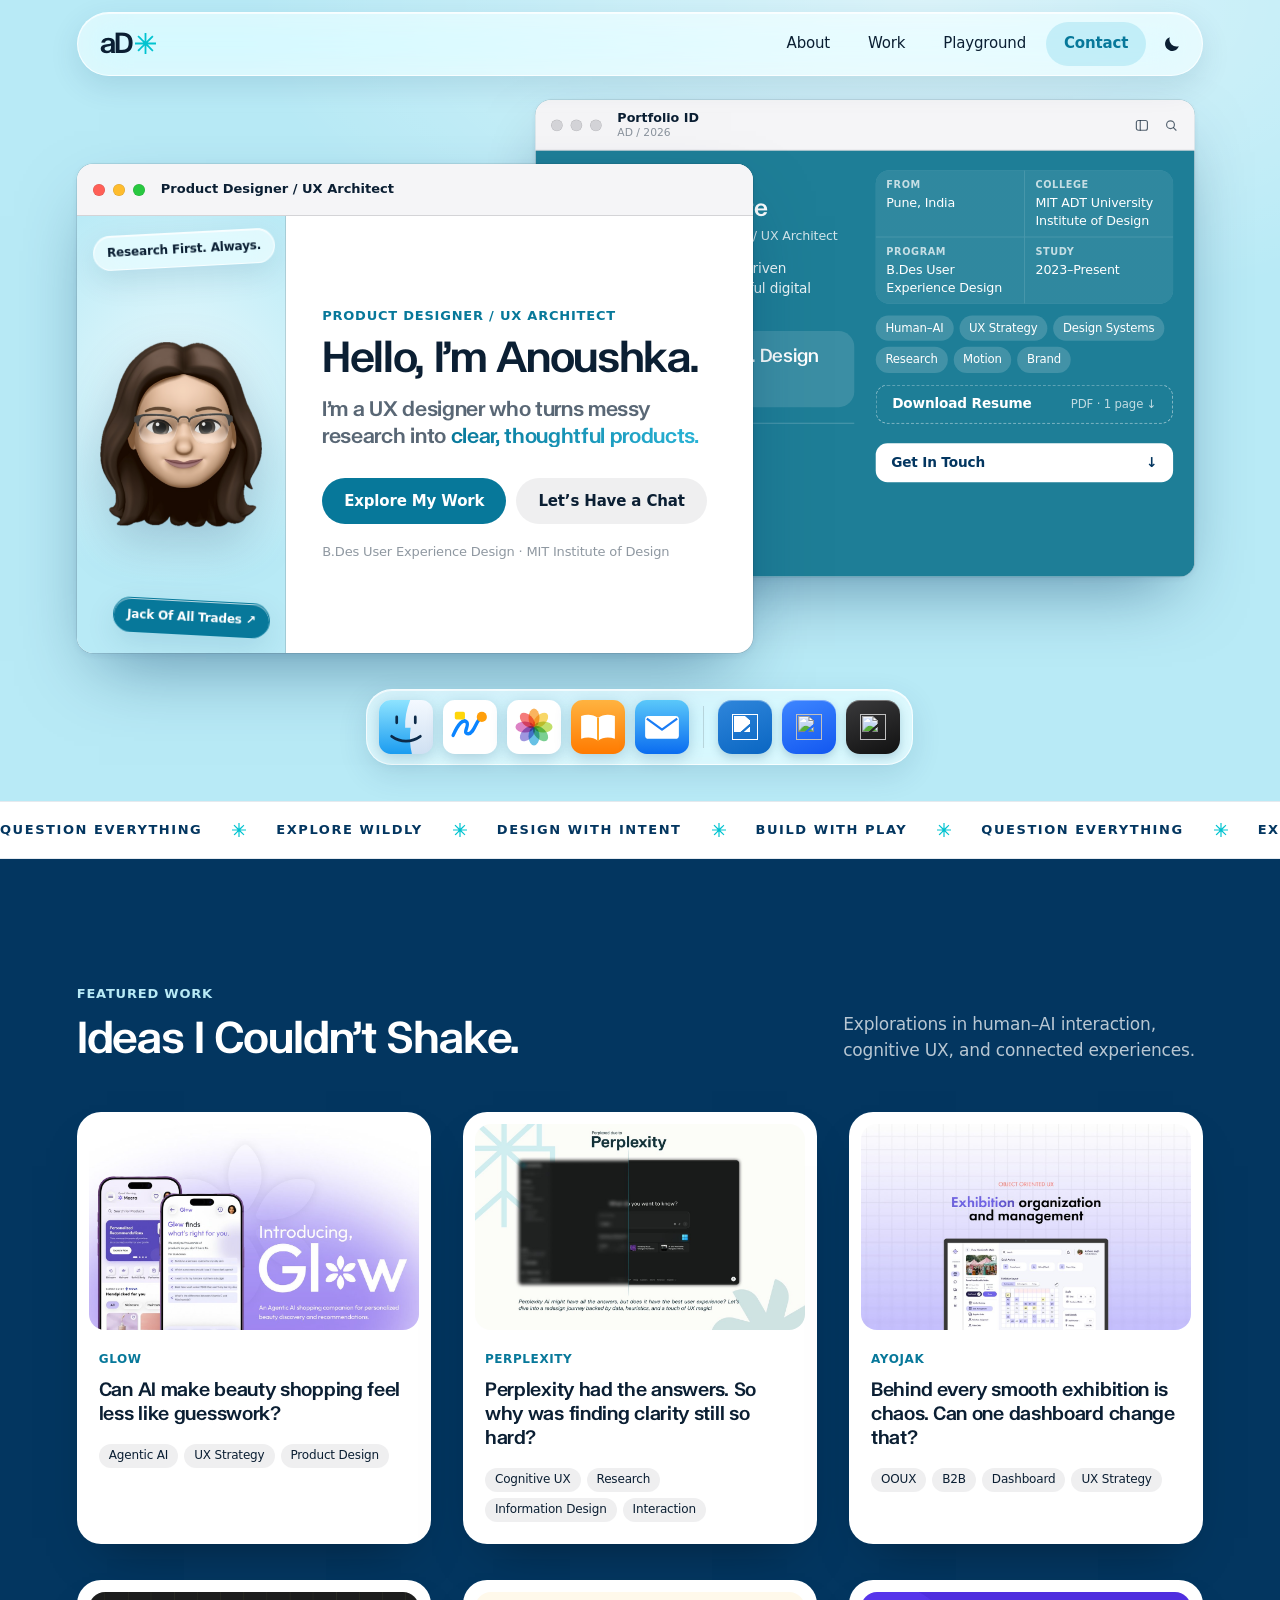
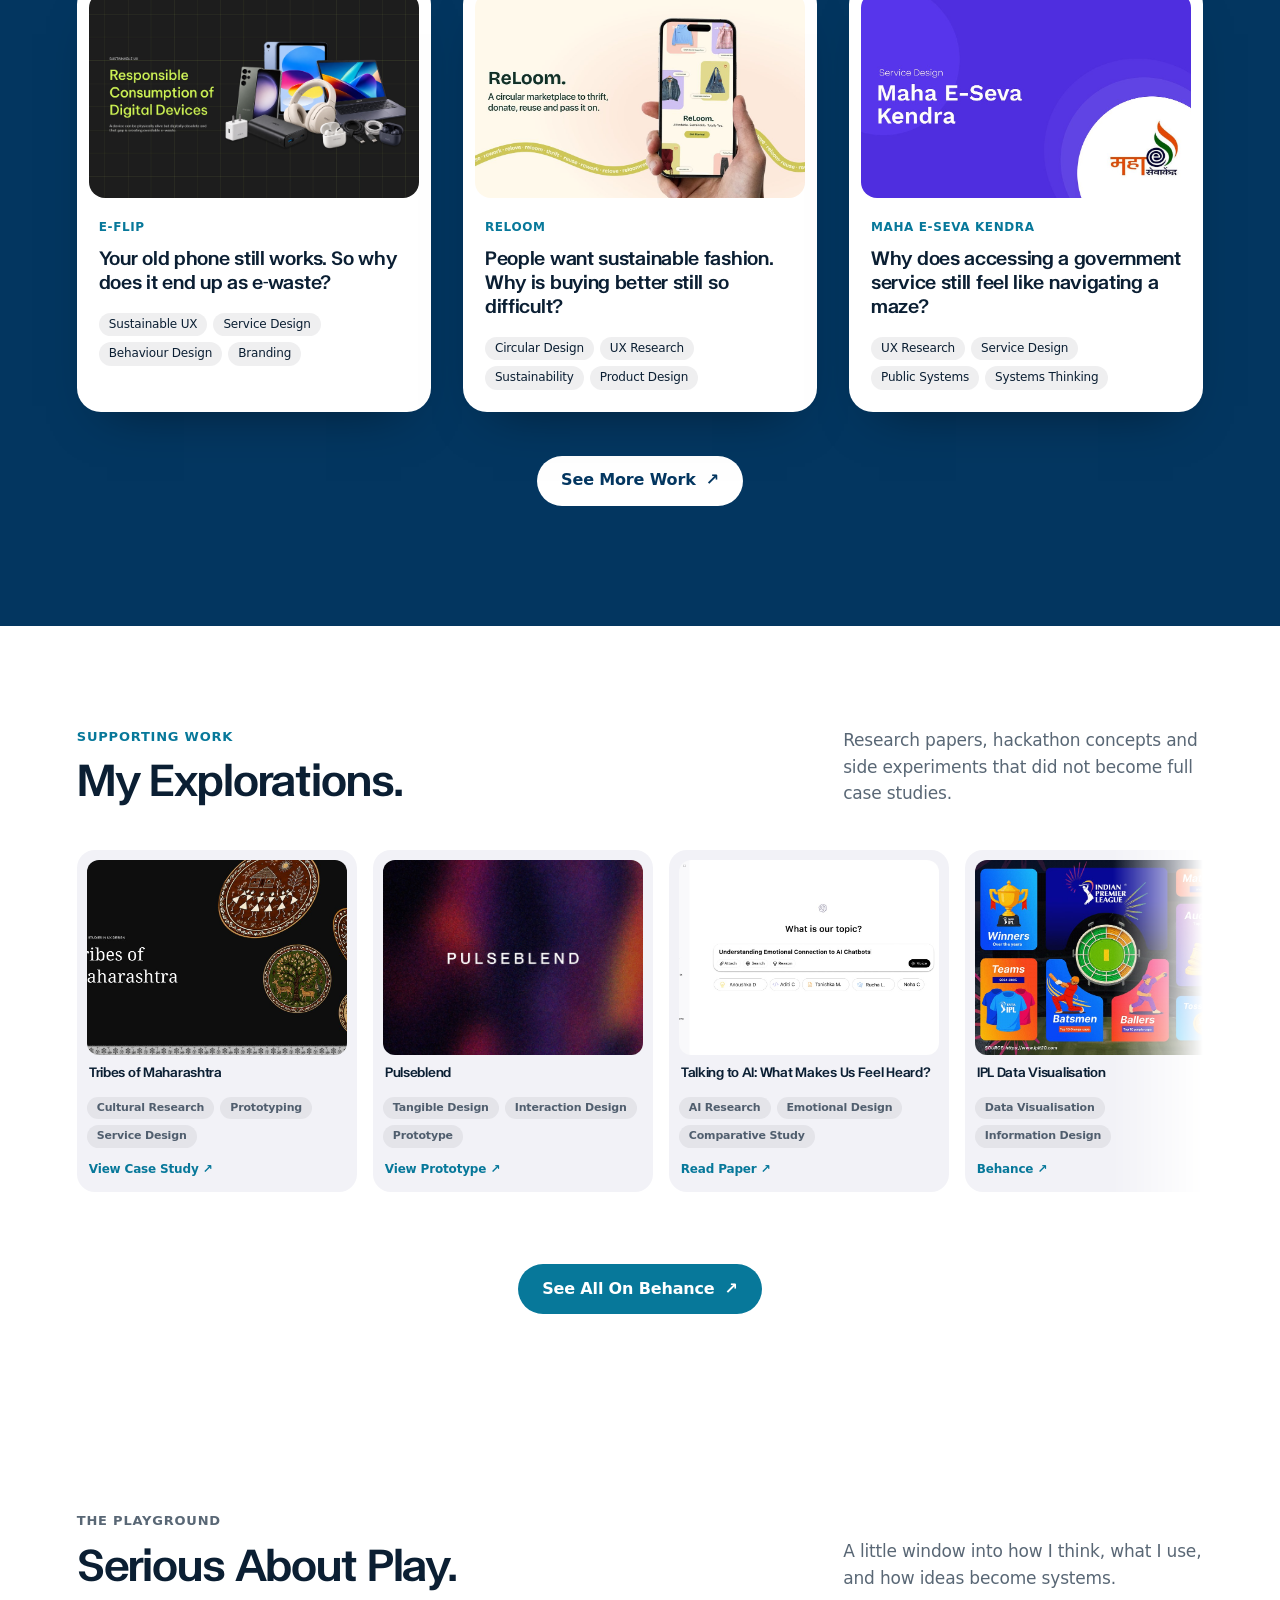
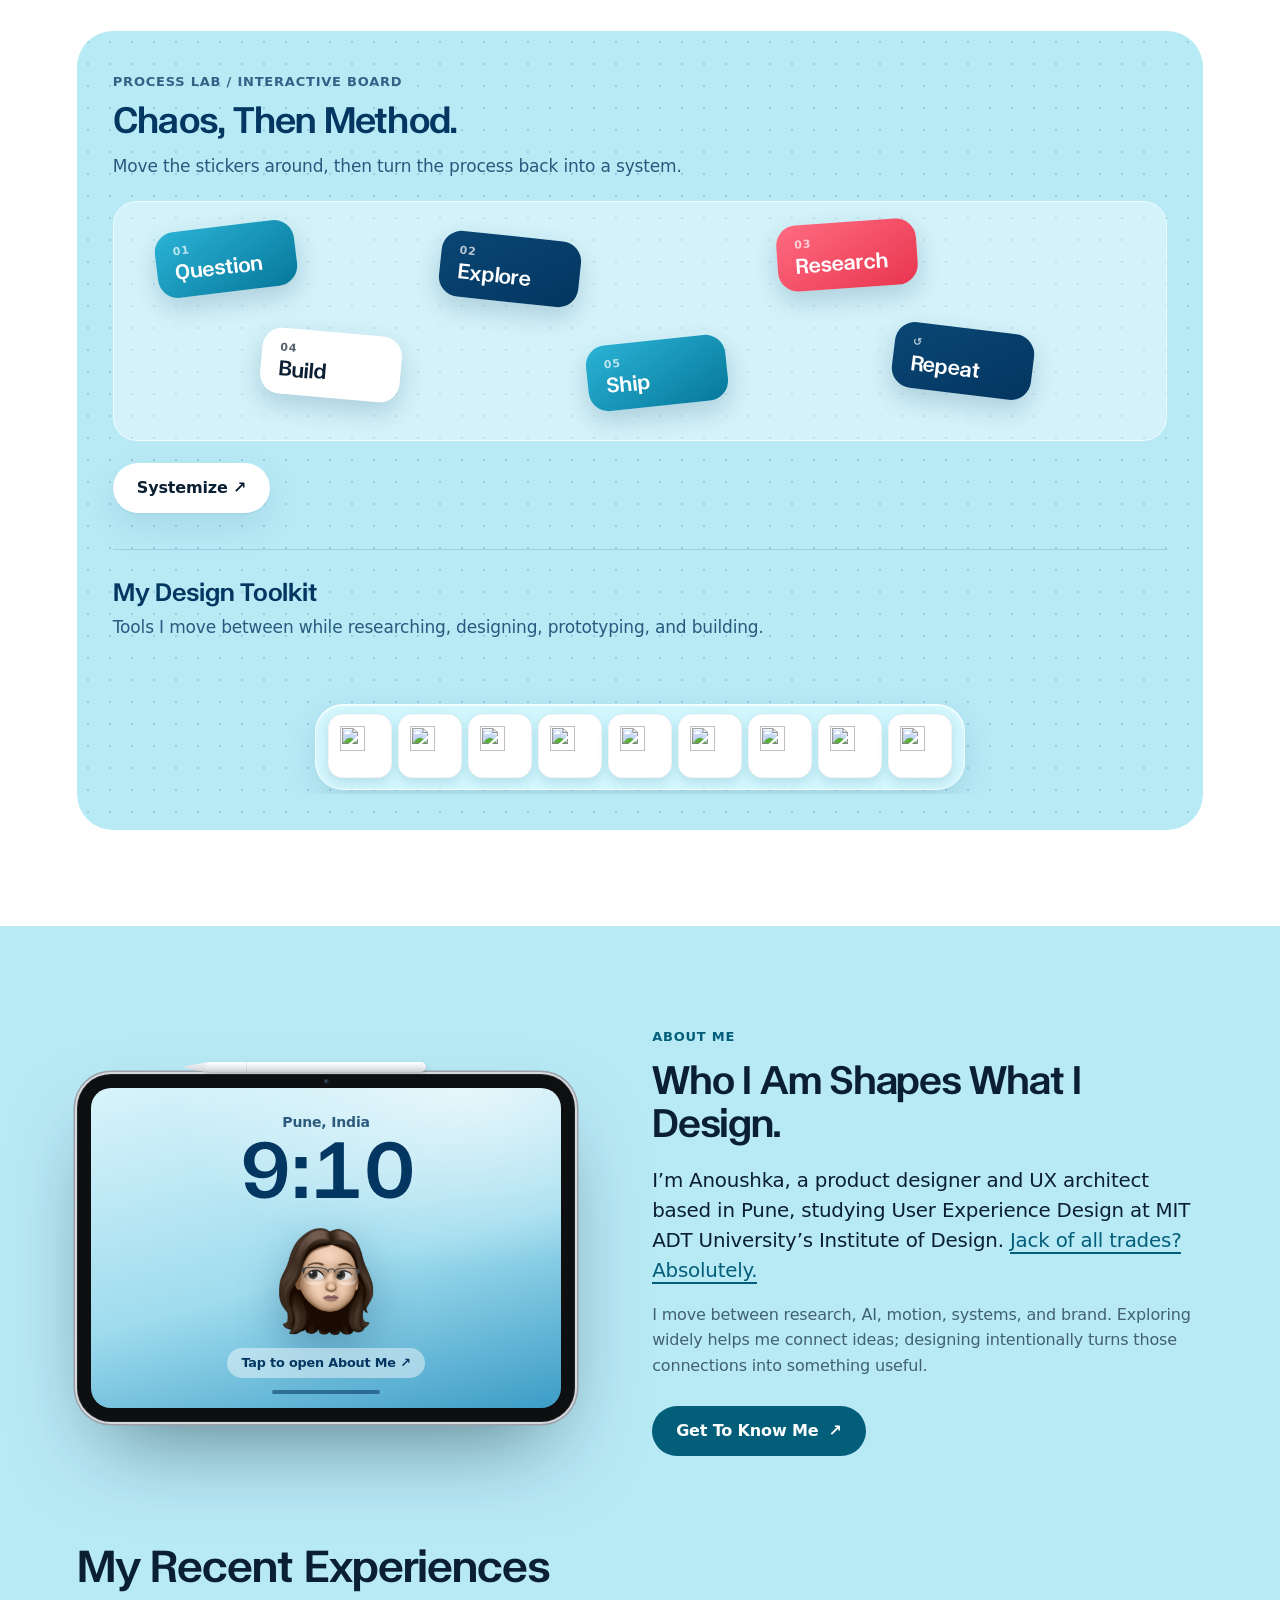
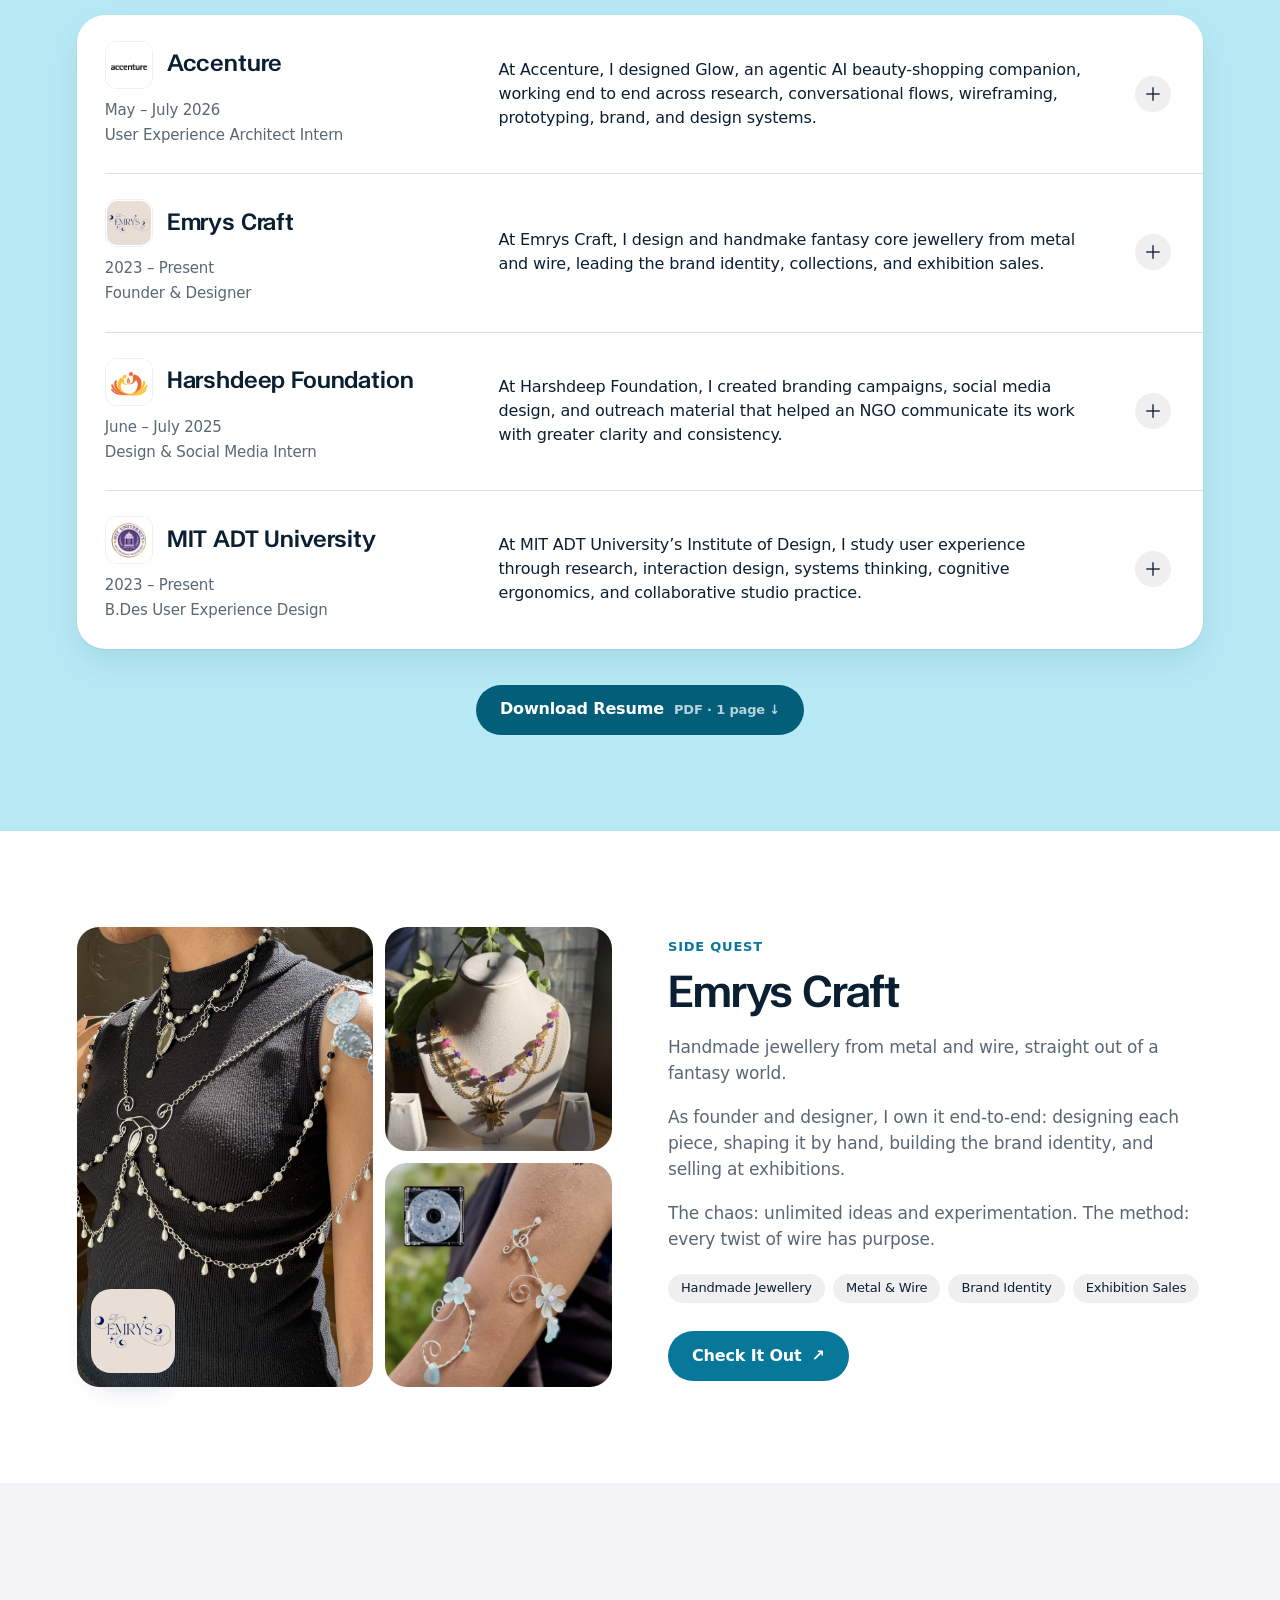
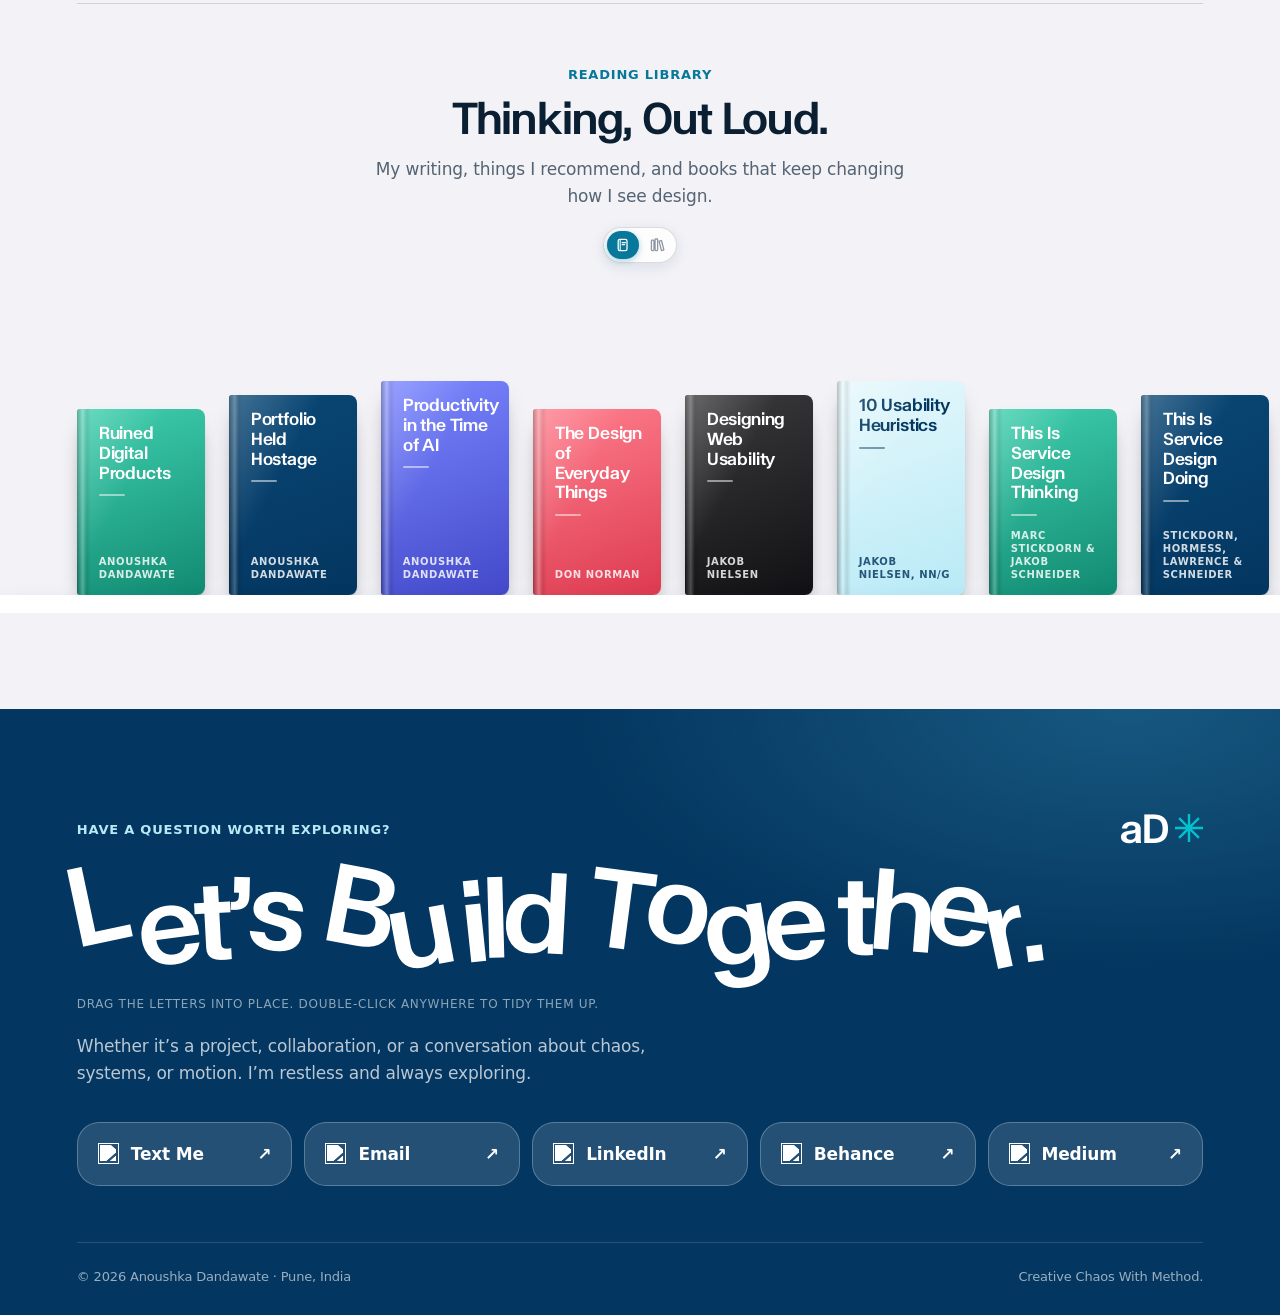
==== commit f44b2375: "feat(home): add the explorations rail; new E-Flip cover Co-Authored-By: Claude Opus 5 (1M context) <" ====
--- a/index.html
+++ b/index.html
@@ -23,7 +23,7 @@
 <nav class="hero-dock reveal" aria-label="Quick links"><a class="dock-app is-art" href="#work"><svg viewBox="0 0 64 64" aria-hidden="true"><defs><linearGradient id="fdr-l" x1="0" y1="0" x2="0" y2="1"><stop offset="0" stop-color="#8ee3ff"/><stop offset="1" stop-color="#1b9cf0"/></linearGradient><linearGradient id="fdr-r" x1="0" y1="0" x2="0" y2="1"><stop offset="0" stop-color="#f4f9ff"/><stop offset="1" stop-color="#cfe0f2"/></linearGradient></defs><rect width="64" height="64" rx="14" fill="url(#fdr-r)"/><path d="M14 0h23c-4.5 11-6.5 22-6 33h6.5c-1.5 10-1 21 1.5 31H14A14 14 0 0 1 0 50V14A14 14 0 0 1 14 0z" fill="url(#fdr-l)"/><path d="M21 20v7M43 20v7" stroke="#0c2a48" stroke-width="3.2" stroke-linecap="round"/><path d="M15 43c10.5 7.5 23.5 7.5 34 0" stroke="#0c2a48" stroke-width="3.2" fill="none" stroke-linecap="round"/></svg><span class="dock-tip">Work</span></a><a class="dock-app is-art" href="#playground"><svg viewBox="0 0 64 64" aria-hidden="true"><rect width="64" height="64" rx="14" fill="#fff"/><path d="M12 42c6-14 12-20 16-16s-6 14 2 14 10-22 18-18" stroke="#0a84ff" stroke-width="4" fill="none" stroke-linecap="round"/><circle cx="46" cy="20" r="6" fill="#ff9f0a"/><rect x="14" y="14" width="12" height="9" rx="2" fill="#ffd60a"/></svg><span class="dock-tip">Playground</span></a><a class="dock-app is-art" href="#about"><svg viewBox="0 0 64 64" aria-hidden="true"><rect width="64" height="64" rx="14" fill="#fff"/><g transform="translate(32 32)"><ellipse cx="0" cy="-11" rx="6.5" ry="11" fill="#f9a33b" opacity=".82" transform="rotate(0)" style="mix-blend-mode:multiply"/><ellipse cx="0" cy="-11" rx="6.5" ry="11" fill="#f7cf45" opacity=".82" transform="rotate(45)" style="mix-blend-mode:multiply"/><ellipse cx="0" cy="-11" rx="6.5" ry="11" fill="#b3d84a" opacity=".82" transform="rotate(90)" style="mix-blend-mode:multiply"/><ellipse cx="0" cy="-11" rx="6.5" ry="11" fill="#5ec47a" opacity=".82" transform="rotate(135)" style="mix-blend-mode:multiply"/><ellipse cx="0" cy="-11" rx="6.5" ry="11" fill="#45b4e0" opacity=".82" transform="rotate(180)" style="mix-blend-mode:multiply"/><ellipse cx="0" cy="-11" rx="6.5" ry="11" fill="#8a7fd8" opacity=".82" transform="rotate(225)" style="mix-blend-mode:multiply"/><ellipse cx="0" cy="-11" rx="6.5" ry="11" fill="#d466b8" opacity=".82" transform="rotate(270)" style="mix-blend-mode:multiply"/><ellipse cx="0" cy="-11" rx="6.5" ry="11" fill="#f25e5e" opacity=".82" transform="rotate(315)" style="mix-blend-mode:multiply"/></g></svg><span class="dock-tip">About</span></a><a class="dock-app is-art" href="#writing"><svg viewBox="0 0 64 64" aria-hidden="true"><defs><linearGradient id="hd-bks" x1="0" y1="0" x2="0" y2="1"><stop offset="0" stop-color="#ffb340"/><stop offset="1" stop-color="#ff7a00"/></linearGradient></defs><rect width="64" height="64" rx="14" fill="url(#hd-bks)"/><path d="M12 19c7-2.6 14-2.2 20 2.2 6-4.4 13-4.8 20-2.2v27c-7-2.6-14-2.2-20 2.2-6-4.4-13-4.8-20-2.2z" fill="#fff"/><path d="M32 21.2v27" stroke="#ff9500" stroke-width="2"/></svg><span class="dock-tip">Reading Library</span></a><a class="dock-app is-art" href="#contact"><svg viewBox="0 0 64 64" aria-hidden="true"><defs><linearGradient id="hd-ml" x1="0" y1="0" x2="0" y2="1"><stop offset="0" stop-color="#5ac8fa"/><stop offset="1" stop-color="#0a6cf0"/></linearGradient></defs><rect width="64" height="64" rx="14" fill="url(#hd-ml)"/><rect x="12" y="19" width="40" height="27" rx="4" fill="#fff"/><path d="m14 22 18 13 18-13" stroke="#1a7cf5" stroke-width="2.6" fill="none" stroke-linejoin="round"/></svg><span class="dock-tip">Contact</span></a><span class="dock-divider" aria-hidden="true"></span><a class="dock-app dock-social" href="https://linkedin.com/in/anoushka-dandawate" target="_blank" rel="noopener noreferrer" style="--app:linear-gradient(160deg,#2F86DB,#0A66C2)"><img class="invert" src="https://cdn.jsdelivr.net/npm/simple-icons@v13/icons/linkedin.svg" alt=""><span class="dock-tip">LinkedIn</span></a><a class="dock-app dock-social" href="https://behance.net/anoushkdandawa" target="_blank" rel="noopener noreferrer" style="--app:linear-gradient(160deg,#3E86FF,#1257F0)"><img src="https://cdn.simpleicons.org/behance/FFFFFF" alt=""><span class="dock-tip">Behance</span></a><a class="dock-app dock-social" href="https://medium.com/@dandawateanoushka" target="_blank" rel="noopener noreferrer" style="--app:linear-gradient(160deg,#3A3A3C,#111)"><img src="https://cdn.simpleicons.org/medium/FFFFFF" alt=""><span class="dock-tip">Medium</span></a></nav>
 </section></div>
 <div class="ribbon" aria-hidden="true"><div class="ribbon-track"><div class="ribbon-group"><span>Question Everything</span><span>Explore Wildly</span><span>Design With Intent</span><span>Build With Play</span></div><div class="ribbon-group"><span>Question Everything</span><span>Explore Wildly</span><span>Design With Intent</span><span>Build With Play</span></div></div></div>
-<div class="wrap"><section class="section surface surface-light" id="work"><div class="section-head"><div><span class="eyebrow blue">Featured Work</span><h2>Ideas I Couldn’t Shake.</h2></div><p>Explorations in human–AI interaction, cognitive UX, and connected experiences.</p></div><div class="grid" id="projects"></div><div class="section-cta"><a class="button primary" href="/work">See More Work <span>↗</span></a></div></section></div>
+<div class="wrap"><section class="section surface surface-light" id="work"><div class="section-head"><div><span class="eyebrow blue">Featured Work</span><h2>Ideas I Couldn’t Shake.</h2></div><p>Explorations in human–AI interaction, cognitive UX, and connected experiences.</p></div><div class="grid" id="projects"></div><div class="section-cta"><a class="button primary" href="/work">See More Work <span>↗</span></a></div></section><section class="section surface" id="home-extras" aria-labelledby="home-extras-title"><div class="section-head"><div><span class="eyebrow blue">Supporting Work</span><h2 id="home-extras-title">My Explorations.</h2></div><p>Research papers, hackathon concepts and side experiments that did not become full case studies.</p></div><div class="extras-grid" id="home-extras-grid" aria-label="Supporting work"></div><div class="section-cta"><a class="button primary" href="https://www.behance.net/anoushkdandawa" target="_blank" rel="noopener noreferrer">See All On Behance <span>↗</span></a></div></section></div>
 
 <section class="playground" id="playground"><div class="wrap section surface surface-dark"><div class="section-head"><div><span class="eyebrow">The Playground</span><h2>Serious About Play.</h2></div><p>A little window into how I think, what I use, and how ideas become systems.</p></div><div class="playground-flow">
 <section class="process-board" aria-labelledby="process-title"><span class="eyebrow">Process Lab / Interactive Board</span><h3 id="process-title">Chaos, Then Method.</h3><p>Move the stickers around, then turn the process back into a system.</p><div class="canvas process-canvas" id="canvas" aria-label="Interactive design process sticker canvas"><button class="tile" style="--x:4%;--y:24px;--r:-7deg"><small>01</small>Question</button><button class="tile" style="--x:31%;--y:34px;--r:6deg"><small>02</small>Explore</button><button class="tile" style="--x:63%;--y:20px;--r:-4deg"><small>03</small>Research</button><button class="tile" style="--x:14%;--y:130px;--r:5deg"><small>04</small>Build</button><button class="tile" style="--x:45%;--y:138px;--r:-6deg"><small>05</small>Ship</button><button class="tile" style="--x:74%;--y:126px;--r:7deg"><small>↺</small>Repeat</button></div><button class="button" id="systemize" aria-pressed="false">Systemize ↗</button><div class="toolkit-block" role="group" aria-labelledby="toolkit-title"><h4 id="toolkit-title">My Design Toolkit</h4><p>Tools I move between while researching, designing, prototyping, and building.</p><div class="dock-scroll" aria-label="Design toolkit"><div class="tool-dock"><div class="tool-group" role="list"><div class="dock-item" role="listitem"><span class="dock-icon"><img src="https://www.google.com/s2/favicons?domain=figma.com&amp;sz=128" alt="" width="52" height="52"></span><span>Figma</span></div><div class="dock-item" role="listitem"><span class="dock-icon"><img src="https://cdn.simpleicons.org/framer/0055FF" alt="" width="48" height="48"></span><span>Framer</span></div><div class="dock-item" role="listitem"><span class="dock-icon"><img src="https://cdn.simpleicons.org/claude/D97757" alt="" width="48" height="48"></span><span>Claude</span></div><div class="dock-item" role="listitem"><span class="dock-icon"><img src="https://www.google.com/s2/favicons?domain=aistudio.google.com&amp;sz=128" alt="" width="52" height="52"></span><span>AI Studio</span></div><div class="dock-item" role="listitem"><span class="dock-icon"><img src="https://www.google.com/s2/favicons?domain=procreate.com&amp;sz=128" alt="" width="52" height="52"></span><span>Procreate</span></div><div class="dock-item" role="listitem"><span class="dock-icon"><img src="https://www.gstatic.com/labs-code/stitch/favicon-192x192.png" alt="" width="52" height="52"></span><span>Stitch</span></div><div class="dock-item" role="listitem"><span class="dock-icon"><img src="https://cdn.jsdelivr.net/gh/devicons/devicon@latest/icons/illustrator/illustrator-plain.svg" alt="" width="52" height="52"></span><span>Illustrator</span></div><div class="dock-item" role="listitem"><span class="dock-icon"><img src="https://cdn.jsdelivr.net/gh/devicons/devicon@latest/icons/vscode/vscode-original.svg" alt="" width="52" height="52"></span><span>VS Code</span></div><div class="dock-item" role="listitem"><span class="dock-icon"><img src="https://cdn.simpleicons.org/miro/FFD02F" alt="" width="52" height="52"></span><span>Miro</span></div></div><div class="tool-group" aria-hidden="true"><div class="dock-item"><span class="dock-icon"><img src="https://www.google.com/s2/favicons?domain=figma.com&amp;sz=128" alt="" width="52" height="52"></span><span>Figma</span></div><div class="dock-item"><span class="dock-icon"><img src="https://cdn.simpleicons.org/framer/0055FF" alt="" width="48" height="48"></span><span>Framer</span></div><div class="dock-item"><span class="dock-icon"><img src="https://cdn.simpleicons.org/claude/D97757" alt="" width="48" height="48"></span><span>Claude</span></div><div class="dock-item"><span class="dock-icon"><img src="https://www.google.com/s2/favicons?domain=aistudio.google.com&amp;sz=128" alt="" width="52" height="52"></span><span>AI Studio</span></div><div class="dock-item"><span class="dock-icon"><img src="https://www.google.com/s2/favicons?domain=procreate.com&amp;sz=128" alt="" width="52" height="52"></span><span>Procreate</span></div><div class="dock-item"><span class="dock-icon"><img src="https://www.gstatic.com/labs-code/stitch/favicon-192x192.png" alt="" width="52" height="52"></span><span>Stitch</span></div><div class="dock-item"><span class="dock-icon"><img src="https://cdn.jsdelivr.net/gh/devicons/devicon@latest/icons/illustrator/illustrator-plain.svg" alt="" width="52" height="52"></span><span>Illustrator</span></div><div class="dock-item"><span class="dock-icon"><img src="https://cdn.jsdelivr.net/gh/devicons/devicon@latest/icons/vscode/vscode-original.svg" alt="" width="52" height="52"></span><span>VS Code</span></div><div class="dock-item"><span class="dock-icon"><img src="https://cdn.simpleicons.org/miro/FFD02F" alt="" width="52" height="52"></span><span>Miro</span></div></div></div></div></div></section>
@@ -61,6 +61,17 @@
 const coverArt={glow:'<span class="orbit" aria-hidden="true"></span>',ayojak:'<span class="dashboard" aria-hidden="true"><i></i><i></i><i></i></span>',perplexity:'<span class="search-line" aria-hidden="true">A little more room to think. ↗</span>',reloom:'<span class="reloop" aria-hidden="true">↻</span>',tribes:'<span class="weave" aria-hidden="true"></span>',seva:'<span class="seva-grid" aria-hidden="true"><i></i><i></i><i></i><i></i></span>'};
 const cardHtml=p=>`<a class="project" href="/work/${p.id}"><span class="cover has-image"><img src="${p.card}" alt="" loading="lazy"></span><span class="project-body"><span class="project-name">${p.name}</span><h3 class="project-q">${p.question}</h3><span class="tags">${p.tags.map(t=>`<span>${t}</span>`).join('')}</span></span></a>`;
 projectGrid.innerHTML=window.PROJECTS.filter(p=>!p.extra).map(cardHtml).join('');
+// Explorations rail: one run of cards plus a copy, sliding by exactly one run's width.
+const homeExtraCard=x=>`<a class="extra-card" href="${x.href}"${x.internal?'':' target="_blank" rel="noopener noreferrer"'}>${x.image?`<img class="extra-thumb is-image" src="${x.image}" alt="">`:''}<h3>${x.name}</h3><p>${x.desc}</p><span class="tags">${(x.tags||[]).map(t=>`<span>${t}</span>`).join('')}</span><span class="extra-cta">${x.cta} ↗</span></a>`;
+const homeExtras=document.querySelector('#home-extras-grid');
+if(homeExtras&&window.EXTRAS){
+  const dim=x=>homeExtraCard(x).replace('<a class="extra-card"','<a class="extra-card" aria-hidden="true" tabindex="-1"');
+  homeExtras.innerHTML=`<div class="extras-track" id="home-extras-track">${EXTRAS.map(homeExtraCard).join('')}${EXTRAS.map(dim).join('')}</div>`;
+  const homeTrack=document.querySelector('#home-extras-track');
+  const sizeHomeExtras=()=>{const gap=parseFloat(getComputedStyle(homeTrack).columnGap)||16,run=(homeTrack.scrollWidth+gap)/2;homeTrack.style.setProperty('--run',run+'px');homeTrack.style.setProperty('--loop',Math.round(run/44)+'s');};
+  sizeHomeExtras();addEventListener('load',sizeHomeExtras);addEventListener('resize',sizeHomeExtras);
+  if(document.fonts&&document.fonts.ready)document.fonts.ready.then(sizeHomeExtras);
+}
 const dialog=document.querySelector('#case-dialog');
 function openCase(id){const p=projects.find(item=>item.id===id),section=(title,body)=>body?`<h3>${title}</h3>${body}`:'';document.querySelector('#case-content').innerHTML=`<p class="eyebrow blue">Project Overview / ${p.subtitle}</p><h2 id="case-title">${p.name}</h2>${p.role?`<p>${p.role}</p>`:''}<h3>${p.question}</h3>${p.description?`<p>${p.description}</p>`:''}${section('The Real Challenge',p.challenge&&`<p>${p.challenge}</p>`)}${section('The Method',p.steps&&`<ul>${p.steps.map(s=>`<li>${s}</li>`).join('')}</ul>`)}${section('Reflection',p.learning&&`<p>${p.learning}</p>`)}<p class="placeholder">Research artifacts, final screens, and prototype links pending.</p>`;dialog.showModal();}
 document.querySelector('#close-case').addEventListener('click',()=>dialog.close());
--- a/styles.css
+++ b/styles.css
@@ -1662,3 +1662,25 @@
 .extra-card .tags { display: flex; flex-wrap: wrap; gap: 6px; margin-top: auto; padding-top: 10px; }
 .extra-card .tags span { padding: 4px 10px; border-radius: 999px; background: var(--fill); color: var(--label-2); font-size: 11px; font-weight: 600; }
 .extra-card .extra-cta { padding-top: 8px; }
+
+/* About: the long version, a story told in chapters and photos */
+.life-story { padding-block: clamp(56px, 8vh, 96px) 32px; }
+.life-story-head h2 { margin-top: 10px; font-size: clamp(34px, 5vw, 54px); }
+.life-story-head p { max-width: 540px; margin: 12px 0 0; color: var(--label-2); }
+.story-chapter { display: grid; grid-template-columns: minmax(0, 0.9fr) minmax(0, 1.1fr); gap: clamp(24px, 4vw, 56px); align-items: center; padding-top: clamp(40px, 6vh, 72px); }
+.story-chapter:nth-child(even) .story-copy { order: 2; }
+.story-num { display: block; color: var(--accent); font: 600 12px var(--body); letter-spacing: .14em; }
+.story-copy h3 { margin: 10px 0 14px; font-size: clamp(24px, 3vw, 34px); letter-spacing: -.02em; }
+.story-copy p { margin: 0 0 12px; max-width: 48ch; color: var(--label-2); font-size: 16px; line-height: 1.62; }
+.story-shots { display: flex; flex-wrap: wrap; gap: 14px; }
+.story-shots figure { flex: 1 1 180px; margin: 0; }
+.story-shots img { width: 100%; aspect-ratio: 4 / 5; object-fit: cover; border-radius: 20px; background: var(--card-alt); box-shadow: var(--shadow-card); }
+.story-shots figcaption { margin-top: 8px; color: var(--label-3); font-size: 12px; }
+.story-shots figure:nth-child(2) { margin-top: 26px; }
+.story-shots figure:nth-child(3) { margin-top: 12px; }
+@media (max-width: 900px) {
+  .story-chapter { grid-template-columns: 1fr; gap: 20px; }
+  .story-chapter:nth-child(even) .story-copy { order: 0; }
+  .story-shots figure { flex-basis: 140px; }
+  .story-shots figure:nth-child(2), .story-shots figure:nth-child(3) { margin-top: 0; }
+}
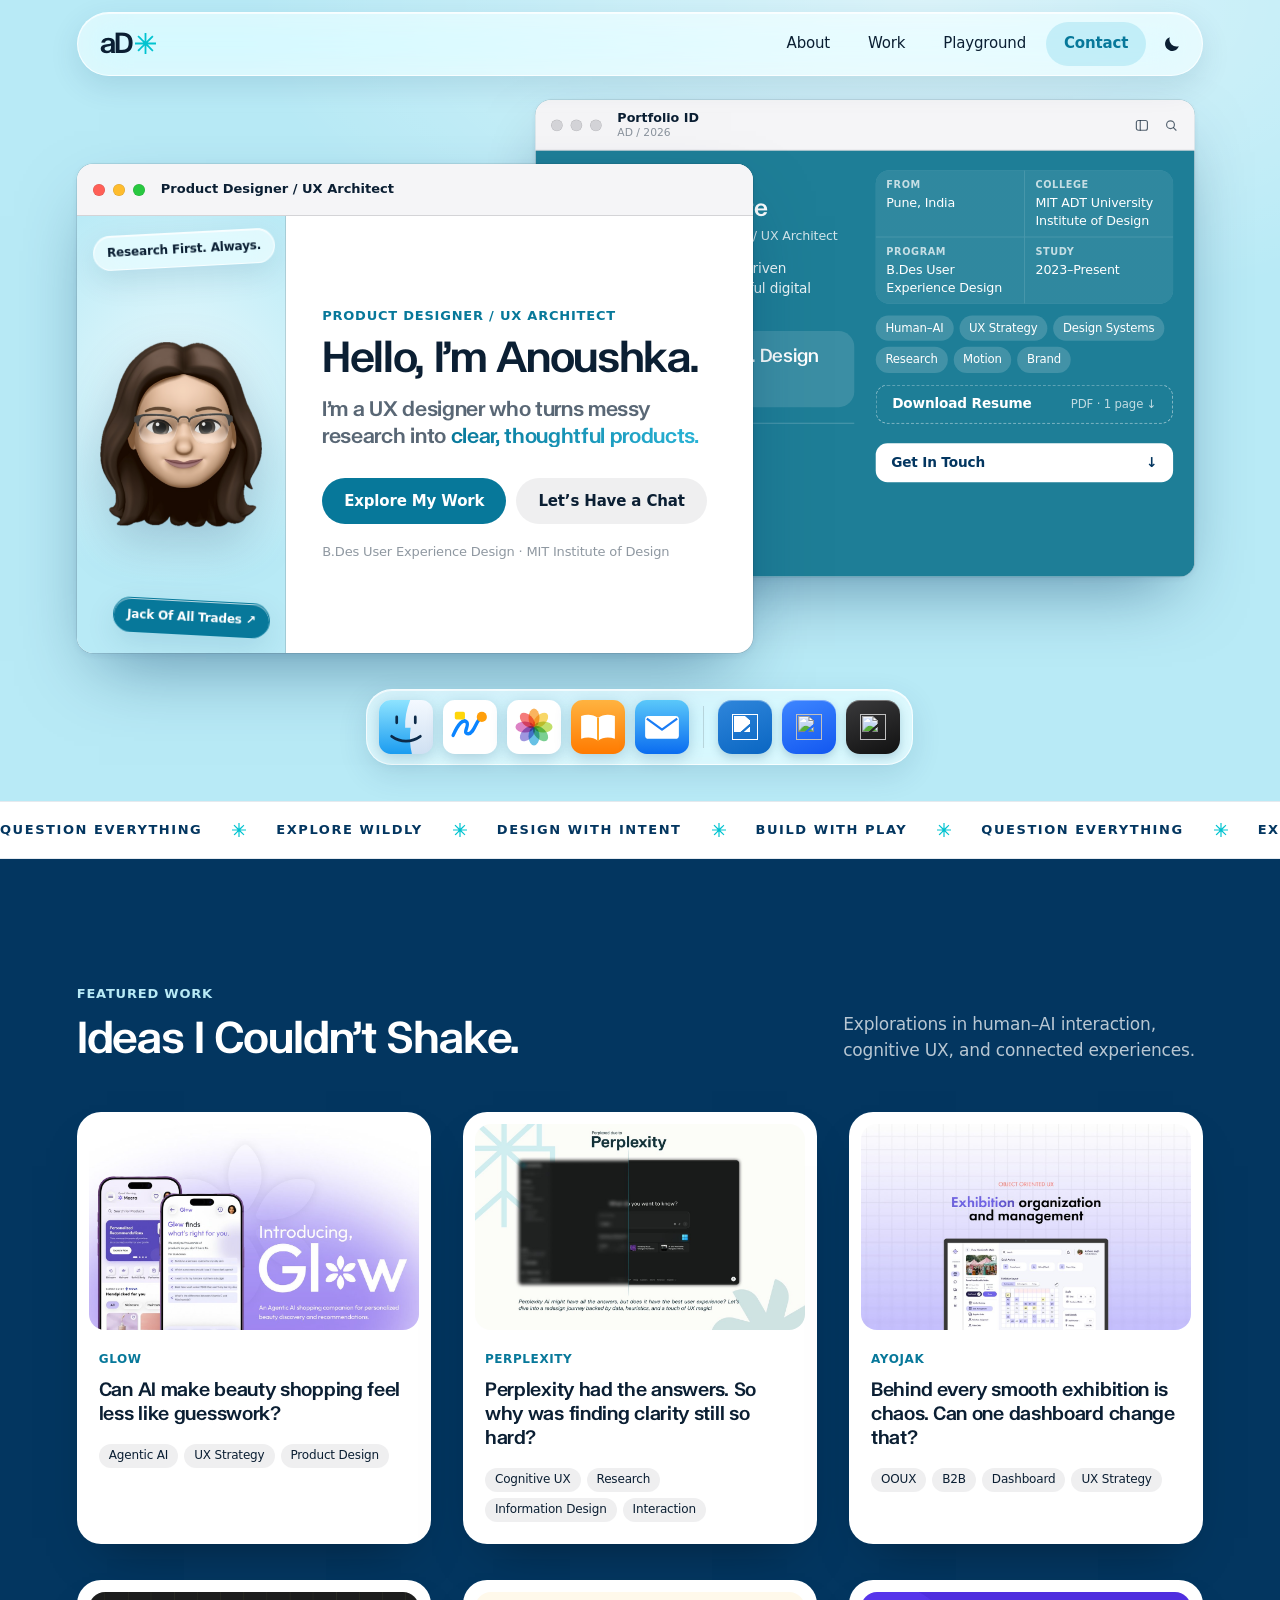
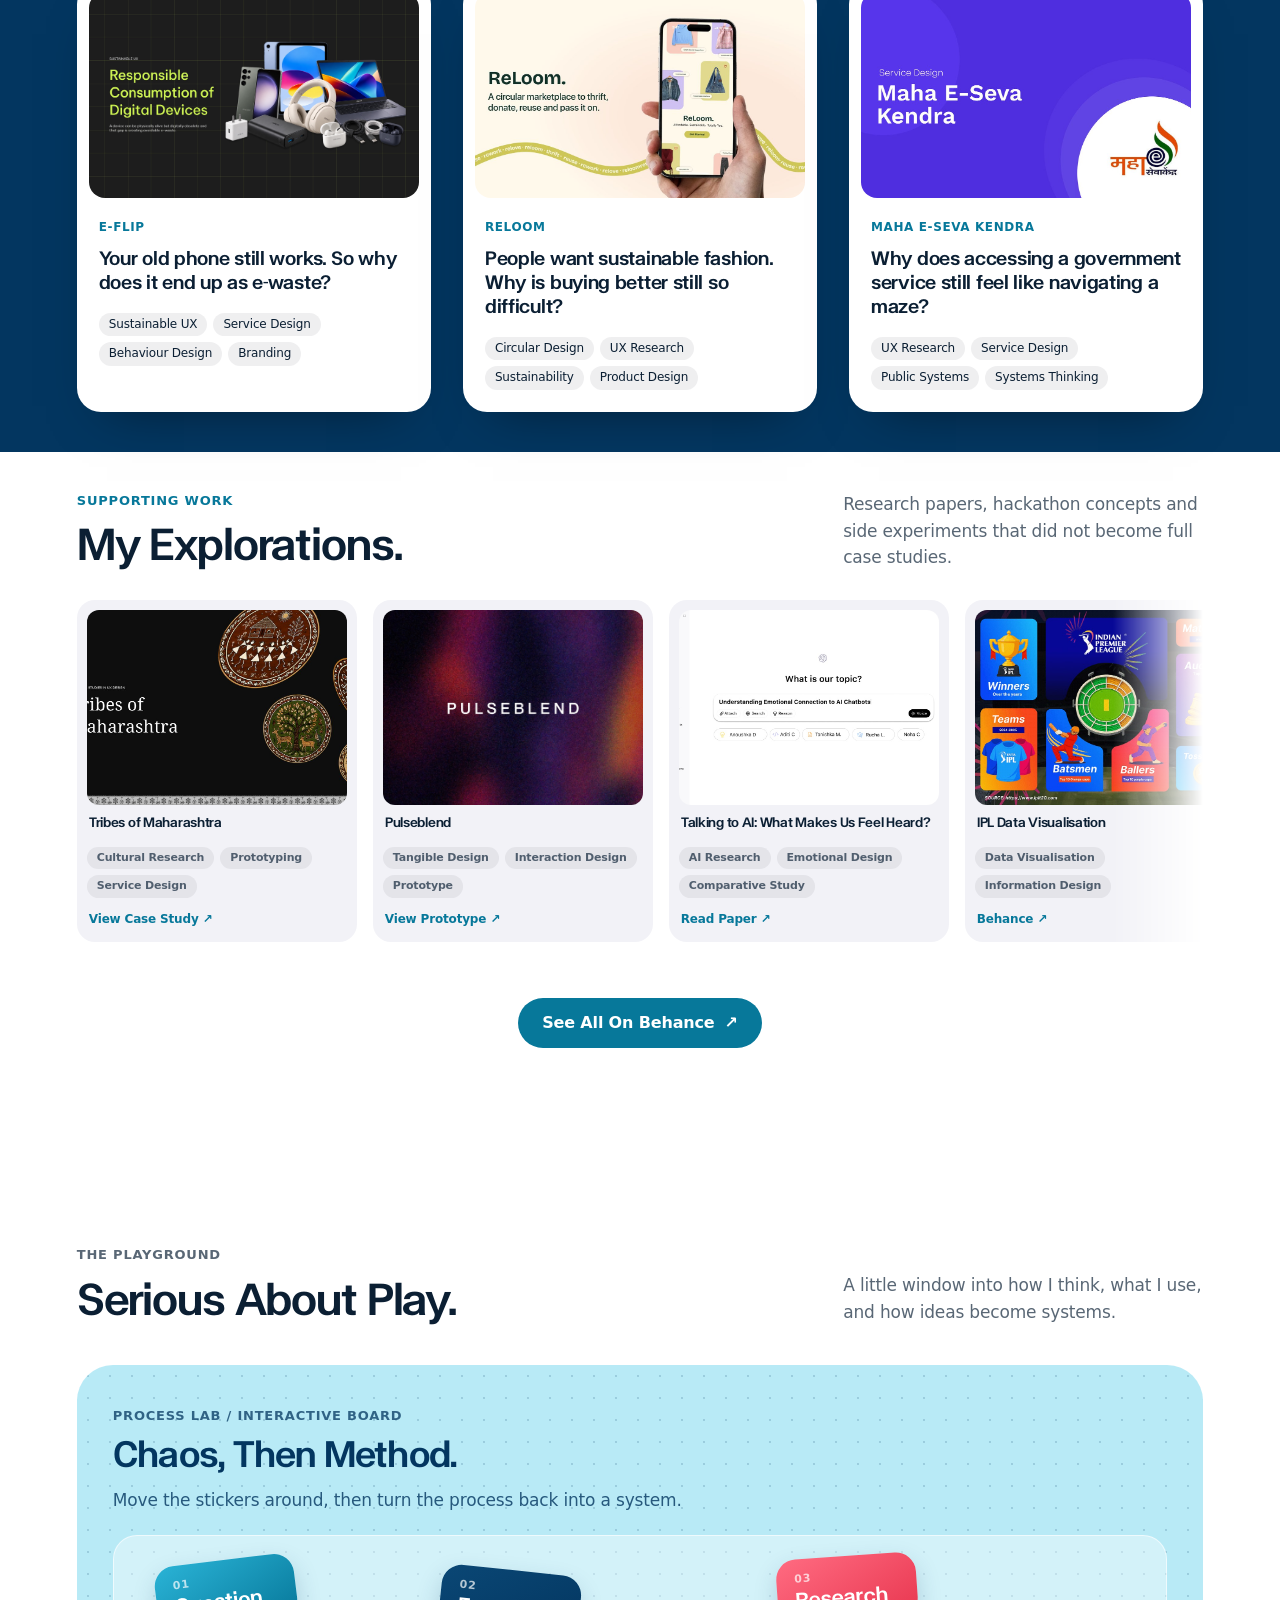
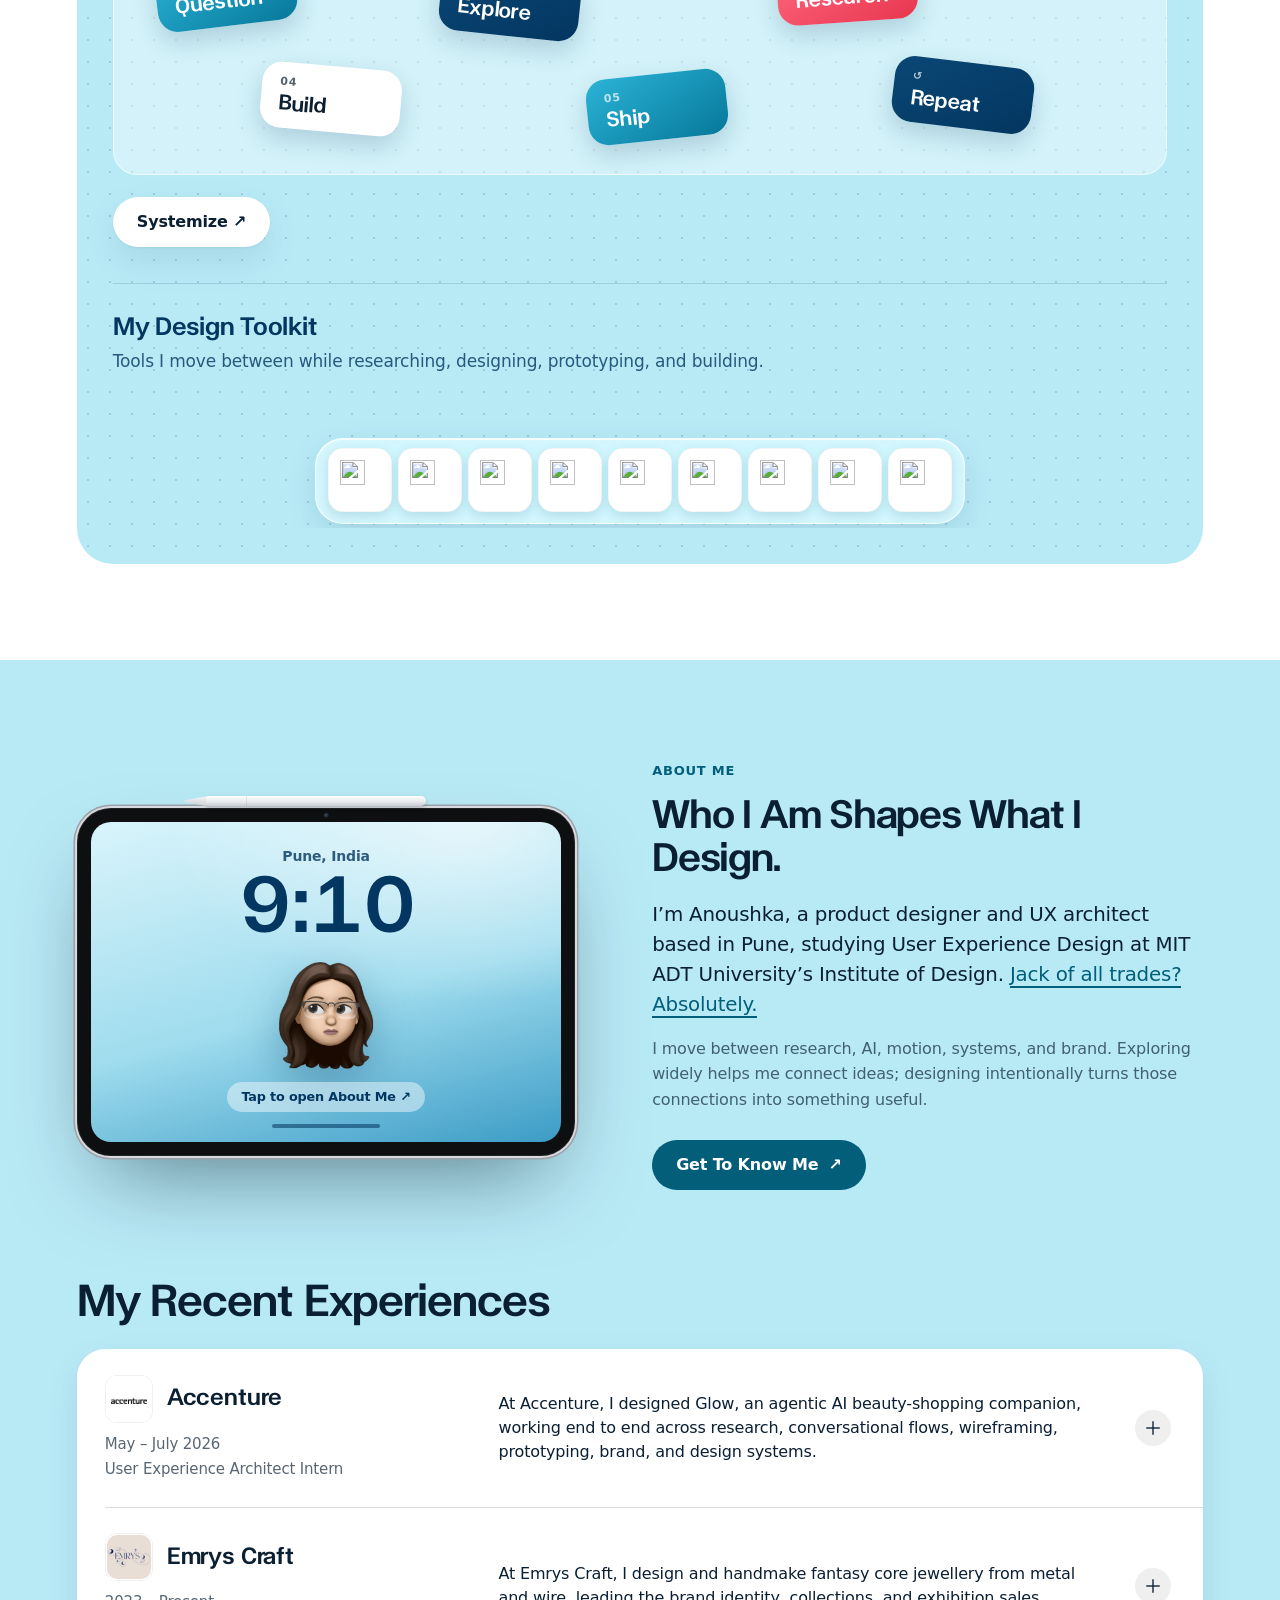
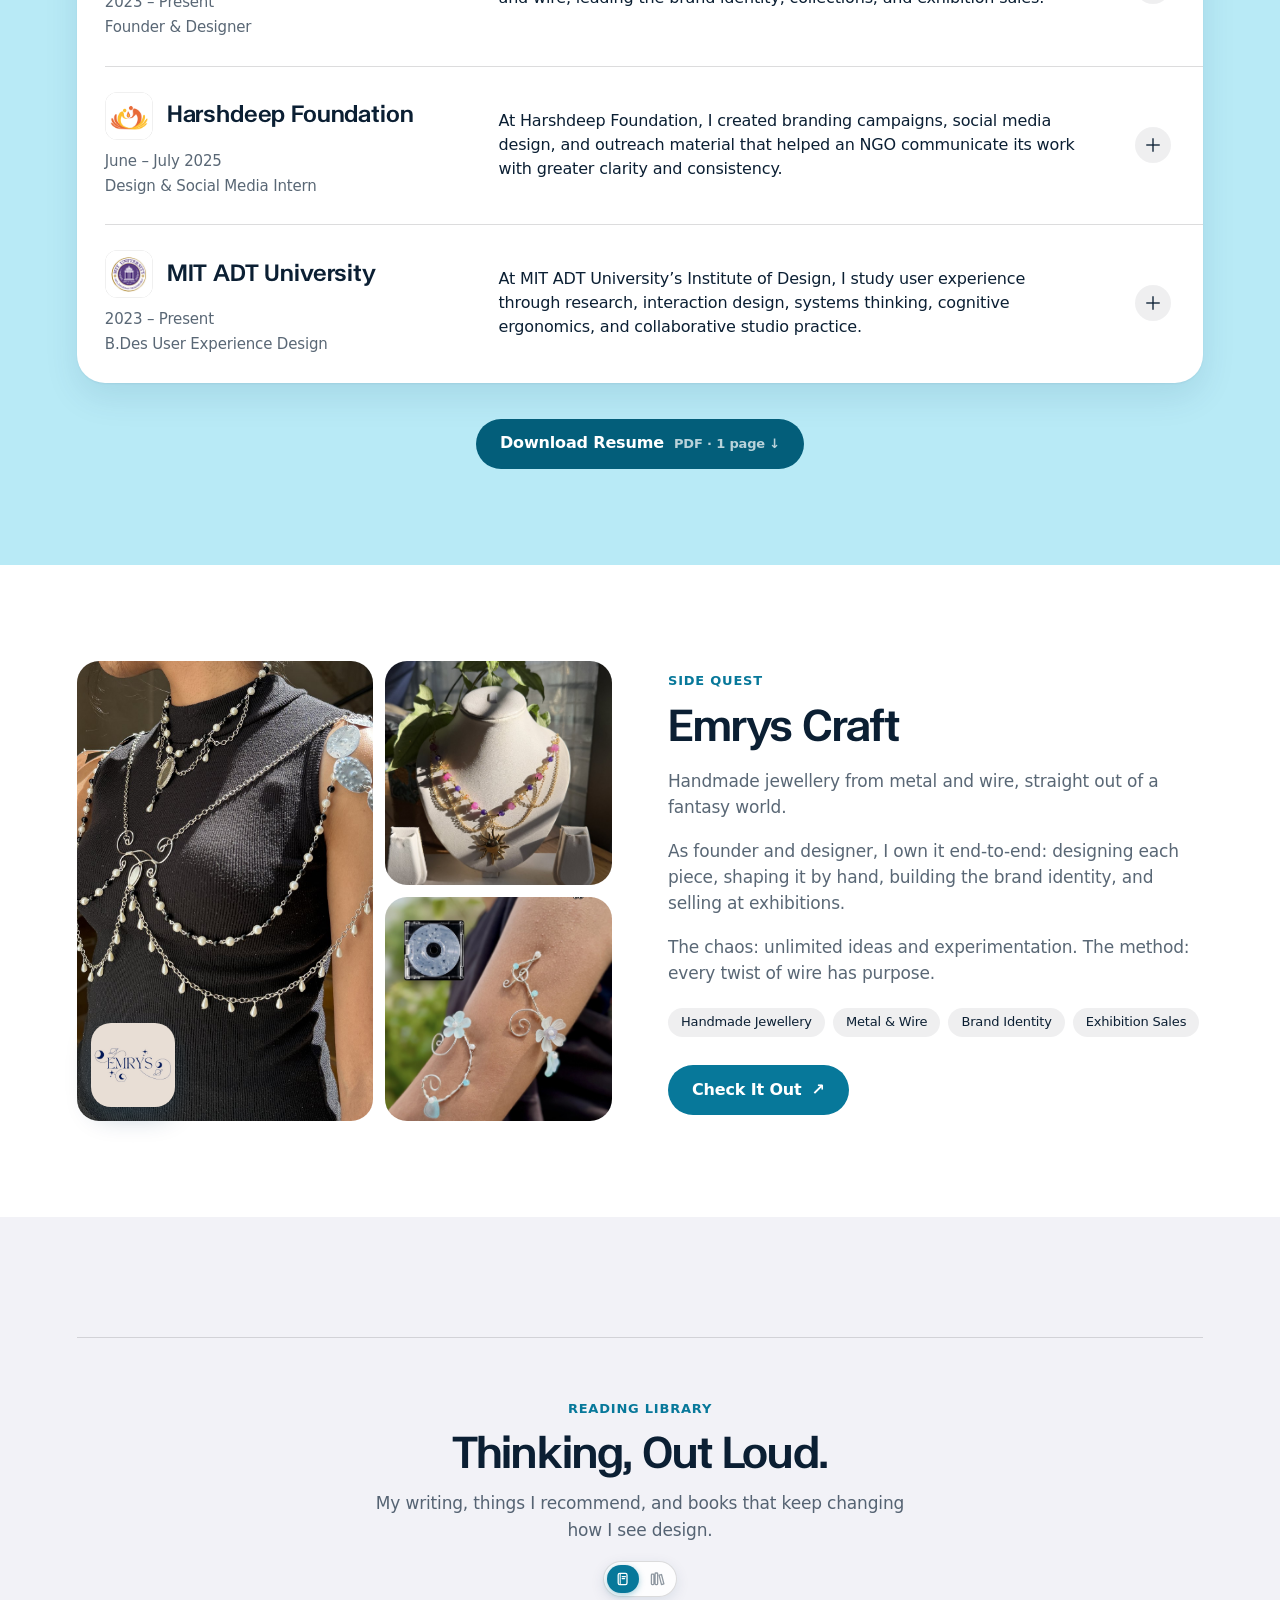
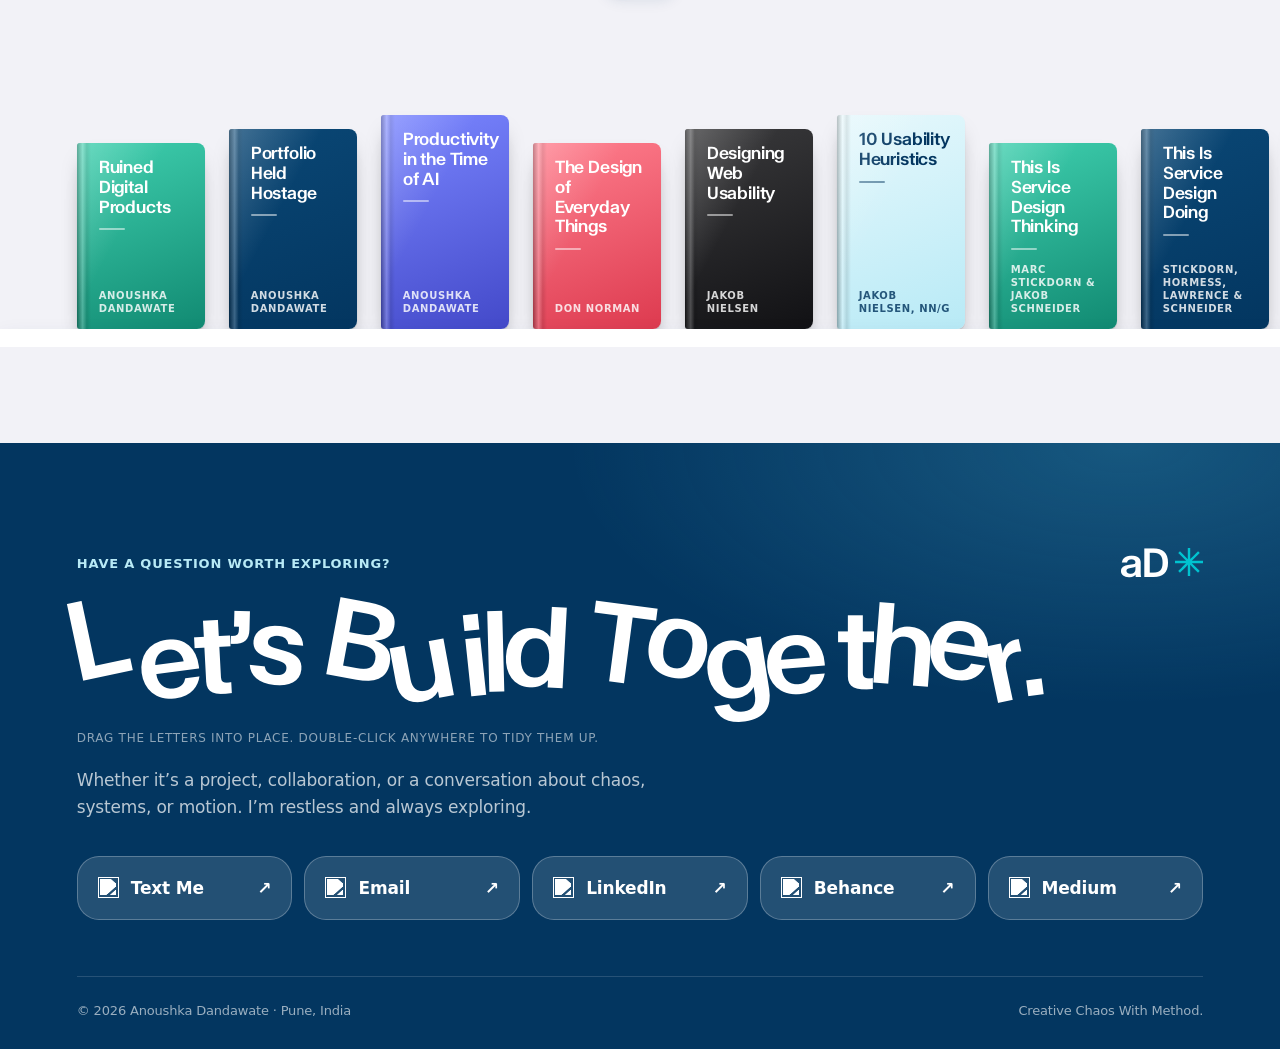
==== commit 505de119: "style(home): drop the See More Work button and tighten the gap to explorations Co-Authored-By: Claud" ====
--- a/index.html
+++ b/index.html
@@ -23,7 +23,7 @@
 <nav class="hero-dock reveal" aria-label="Quick links"><a class="dock-app is-art" href="#work"><svg viewBox="0 0 64 64" aria-hidden="true"><defs><linearGradient id="fdr-l" x1="0" y1="0" x2="0" y2="1"><stop offset="0" stop-color="#8ee3ff"/><stop offset="1" stop-color="#1b9cf0"/></linearGradient><linearGradient id="fdr-r" x1="0" y1="0" x2="0" y2="1"><stop offset="0" stop-color="#f4f9ff"/><stop offset="1" stop-color="#cfe0f2"/></linearGradient></defs><rect width="64" height="64" rx="14" fill="url(#fdr-r)"/><path d="M14 0h23c-4.5 11-6.5 22-6 33h6.5c-1.5 10-1 21 1.5 31H14A14 14 0 0 1 0 50V14A14 14 0 0 1 14 0z" fill="url(#fdr-l)"/><path d="M21 20v7M43 20v7" stroke="#0c2a48" stroke-width="3.2" stroke-linecap="round"/><path d="M15 43c10.5 7.5 23.5 7.5 34 0" stroke="#0c2a48" stroke-width="3.2" fill="none" stroke-linecap="round"/></svg><span class="dock-tip">Work</span></a><a class="dock-app is-art" href="#playground"><svg viewBox="0 0 64 64" aria-hidden="true"><rect width="64" height="64" rx="14" fill="#fff"/><path d="M12 42c6-14 12-20 16-16s-6 14 2 14 10-22 18-18" stroke="#0a84ff" stroke-width="4" fill="none" stroke-linecap="round"/><circle cx="46" cy="20" r="6" fill="#ff9f0a"/><rect x="14" y="14" width="12" height="9" rx="2" fill="#ffd60a"/></svg><span class="dock-tip">Playground</span></a><a class="dock-app is-art" href="#about"><svg viewBox="0 0 64 64" aria-hidden="true"><rect width="64" height="64" rx="14" fill="#fff"/><g transform="translate(32 32)"><ellipse cx="0" cy="-11" rx="6.5" ry="11" fill="#f9a33b" opacity=".82" transform="rotate(0)" style="mix-blend-mode:multiply"/><ellipse cx="0" cy="-11" rx="6.5" ry="11" fill="#f7cf45" opacity=".82" transform="rotate(45)" style="mix-blend-mode:multiply"/><ellipse cx="0" cy="-11" rx="6.5" ry="11" fill="#b3d84a" opacity=".82" transform="rotate(90)" style="mix-blend-mode:multiply"/><ellipse cx="0" cy="-11" rx="6.5" ry="11" fill="#5ec47a" opacity=".82" transform="rotate(135)" style="mix-blend-mode:multiply"/><ellipse cx="0" cy="-11" rx="6.5" ry="11" fill="#45b4e0" opacity=".82" transform="rotate(180)" style="mix-blend-mode:multiply"/><ellipse cx="0" cy="-11" rx="6.5" ry="11" fill="#8a7fd8" opacity=".82" transform="rotate(225)" style="mix-blend-mode:multiply"/><ellipse cx="0" cy="-11" rx="6.5" ry="11" fill="#d466b8" opacity=".82" transform="rotate(270)" style="mix-blend-mode:multiply"/><ellipse cx="0" cy="-11" rx="6.5" ry="11" fill="#f25e5e" opacity=".82" transform="rotate(315)" style="mix-blend-mode:multiply"/></g></svg><span class="dock-tip">About</span></a><a class="dock-app is-art" href="#writing"><svg viewBox="0 0 64 64" aria-hidden="true"><defs><linearGradient id="hd-bks" x1="0" y1="0" x2="0" y2="1"><stop offset="0" stop-color="#ffb340"/><stop offset="1" stop-color="#ff7a00"/></linearGradient></defs><rect width="64" height="64" rx="14" fill="url(#hd-bks)"/><path d="M12 19c7-2.6 14-2.2 20 2.2 6-4.4 13-4.8 20-2.2v27c-7-2.6-14-2.2-20 2.2-6-4.4-13-4.8-20-2.2z" fill="#fff"/><path d="M32 21.2v27" stroke="#ff9500" stroke-width="2"/></svg><span class="dock-tip">Reading Library</span></a><a class="dock-app is-art" href="#contact"><svg viewBox="0 0 64 64" aria-hidden="true"><defs><linearGradient id="hd-ml" x1="0" y1="0" x2="0" y2="1"><stop offset="0" stop-color="#5ac8fa"/><stop offset="1" stop-color="#0a6cf0"/></linearGradient></defs><rect width="64" height="64" rx="14" fill="url(#hd-ml)"/><rect x="12" y="19" width="40" height="27" rx="4" fill="#fff"/><path d="m14 22 18 13 18-13" stroke="#1a7cf5" stroke-width="2.6" fill="none" stroke-linejoin="round"/></svg><span class="dock-tip">Contact</span></a><span class="dock-divider" aria-hidden="true"></span><a class="dock-app dock-social" href="https://linkedin.com/in/anoushka-dandawate" target="_blank" rel="noopener noreferrer" style="--app:linear-gradient(160deg,#2F86DB,#0A66C2)"><img class="invert" src="https://cdn.jsdelivr.net/npm/simple-icons@v13/icons/linkedin.svg" alt=""><span class="dock-tip">LinkedIn</span></a><a class="dock-app dock-social" href="https://behance.net/anoushkdandawa" target="_blank" rel="noopener noreferrer" style="--app:linear-gradient(160deg,#3E86FF,#1257F0)"><img src="https://cdn.simpleicons.org/behance/FFFFFF" alt=""><span class="dock-tip">Behance</span></a><a class="dock-app dock-social" href="https://medium.com/@dandawateanoushka" target="_blank" rel="noopener noreferrer" style="--app:linear-gradient(160deg,#3A3A3C,#111)"><img src="https://cdn.simpleicons.org/medium/FFFFFF" alt=""><span class="dock-tip">Medium</span></a></nav>
 </section></div>
 <div class="ribbon" aria-hidden="true"><div class="ribbon-track"><div class="ribbon-group"><span>Question Everything</span><span>Explore Wildly</span><span>Design With Intent</span><span>Build With Play</span></div><div class="ribbon-group"><span>Question Everything</span><span>Explore Wildly</span><span>Design With Intent</span><span>Build With Play</span></div></div></div>
-<div class="wrap"><section class="section surface surface-light" id="work"><div class="section-head"><div><span class="eyebrow blue">Featured Work</span><h2>Ideas I Couldn’t Shake.</h2></div><p>Explorations in human–AI interaction, cognitive UX, and connected experiences.</p></div><div class="grid" id="projects"></div><div class="section-cta"><a class="button primary" href="/work">See More Work <span>↗</span></a></div></section><section class="section surface" id="home-extras" aria-labelledby="home-extras-title"><div class="section-head"><div><span class="eyebrow blue">Supporting Work</span><h2 id="home-extras-title">My Explorations.</h2></div><p>Research papers, hackathon concepts and side experiments that did not become full case studies.</p></div><div class="extras-grid" id="home-extras-grid" aria-label="Supporting work"></div><div class="section-cta"><a class="button primary" href="https://www.behance.net/anoushkdandawa" target="_blank" rel="noopener noreferrer">See All On Behance <span>↗</span></a></div></section></div>
+<div class="wrap"><section class="section surface surface-light" id="work"><div class="section-head"><div><span class="eyebrow blue">Featured Work</span><h2>Ideas I Couldn’t Shake.</h2></div><p>Explorations in human–AI interaction, cognitive UX, and connected experiences.</p></div><div class="grid" id="projects"></div></section><section class="section surface" id="home-extras" aria-labelledby="home-extras-title"><div class="section-head"><div><span class="eyebrow blue">Supporting Work</span><h2 id="home-extras-title">My Explorations.</h2></div><p>Research papers, hackathon concepts and side experiments that did not become full case studies.</p></div><div class="extras-grid" id="home-extras-grid" aria-label="Supporting work"></div><div class="section-cta"><a class="button primary" href="https://www.behance.net/anoushkdandawa" target="_blank" rel="noopener noreferrer">See All On Behance <span>↗</span></a></div></section></div>
 
 <section class="playground" id="playground"><div class="wrap section surface surface-dark"><div class="section-head"><div><span class="eyebrow">The Playground</span><h2>Serious About Play.</h2></div><p>A little window into how I think, what I use, and how ideas become systems.</p></div><div class="playground-flow">
 <section class="process-board" aria-labelledby="process-title"><span class="eyebrow">Process Lab / Interactive Board</span><h3 id="process-title">Chaos, Then Method.</h3><p>Move the stickers around, then turn the process back into a system.</p><div class="canvas process-canvas" id="canvas" aria-label="Interactive design process sticker canvas"><button class="tile" style="--x:4%;--y:24px;--r:-7deg"><small>01</small>Question</button><button class="tile" style="--x:31%;--y:34px;--r:6deg"><small>02</small>Explore</button><button class="tile" style="--x:63%;--y:20px;--r:-4deg"><small>03</small>Research</button><button class="tile" style="--x:14%;--y:130px;--r:5deg"><small>04</small>Build</button><button class="tile" style="--x:45%;--y:138px;--r:-6deg"><small>05</small>Ship</button><button class="tile" style="--x:74%;--y:126px;--r:7deg"><small>↺</small>Repeat</button></div><button class="button" id="systemize" aria-pressed="false">Systemize ↗</button><div class="toolkit-block" role="group" aria-labelledby="toolkit-title"><h4 id="toolkit-title">My Design Toolkit</h4><p>Tools I move between while researching, designing, prototyping, and building.</p><div class="dock-scroll" aria-label="Design toolkit"><div class="tool-dock"><div class="tool-group" role="list"><div class="dock-item" role="listitem"><span class="dock-icon"><img src="https://www.google.com/s2/favicons?domain=figma.com&amp;sz=128" alt="" width="52" height="52"></span><span>Figma</span></div><div class="dock-item" role="listitem"><span class="dock-icon"><img src="https://cdn.simpleicons.org/framer/0055FF" alt="" width="48" height="48"></span><span>Framer</span></div><div class="dock-item" role="listitem"><span class="dock-icon"><img src="https://cdn.simpleicons.org/claude/D97757" alt="" width="48" height="48"></span><span>Claude</span></div><div class="dock-item" role="listitem"><span class="dock-icon"><img src="https://www.google.com/s2/favicons?domain=aistudio.google.com&amp;sz=128" alt="" width="52" height="52"></span><span>AI Studio</span></div><div class="dock-item" role="listitem"><span class="dock-icon"><img src="https://www.google.com/s2/favicons?domain=procreate.com&amp;sz=128" alt="" width="52" height="52"></span><span>Procreate</span></div><div class="dock-item" role="listitem"><span class="dock-icon"><img src="https://www.gstatic.com/labs-code/stitch/favicon-192x192.png" alt="" width="52" height="52"></span><span>Stitch</span></div><div class="dock-item" role="listitem"><span class="dock-icon"><img src="https://cdn.jsdelivr.net/gh/devicons/devicon@latest/icons/illustrator/illustrator-plain.svg" alt="" width="52" height="52"></span><span>Illustrator</span></div><div class="dock-item" role="listitem"><span class="dock-icon"><img src="https://cdn.jsdelivr.net/gh/devicons/devicon@latest/icons/vscode/vscode-original.svg" alt="" width="52" height="52"></span><span>VS Code</span></div><div class="dock-item" role="listitem"><span class="dock-icon"><img src="https://cdn.simpleicons.org/miro/FFD02F" alt="" width="52" height="52"></span><span>Miro</span></div></div><div class="tool-group" aria-hidden="true"><div class="dock-item"><span class="dock-icon"><img src="https://www.google.com/s2/favicons?domain=figma.com&amp;sz=128" alt="" width="52" height="52"></span><span>Figma</span></div><div class="dock-item"><span class="dock-icon"><img src="https://cdn.simpleicons.org/framer/0055FF" alt="" width="48" height="48"></span><span>Framer</span></div><div class="dock-item"><span class="dock-icon"><img src="https://cdn.simpleicons.org/claude/D97757" alt="" width="48" height="48"></span><span>Claude</span></div><div class="dock-item"><span class="dock-icon"><img src="https://www.google.com/s2/favicons?domain=aistudio.google.com&amp;sz=128" alt="" width="52" height="52"></span><span>AI Studio</span></div><div class="dock-item"><span class="dock-icon"><img src="https://www.google.com/s2/favicons?domain=procreate.com&amp;sz=128" alt="" width="52" height="52"></span><span>Procreate</span></div><div class="dock-item"><span class="dock-icon"><img src="https://www.gstatic.com/labs-code/stitch/favicon-192x192.png" alt="" width="52" height="52"></span><span>Stitch</span></div><div class="dock-item"><span class="dock-icon"><img src="https://cdn.jsdelivr.net/gh/devicons/devicon@latest/icons/illustrator/illustrator-plain.svg" alt="" width="52" height="52"></span><span>Illustrator</span></div><div class="dock-item"><span class="dock-icon"><img src="https://cdn.jsdelivr.net/gh/devicons/devicon@latest/icons/vscode/vscode-original.svg" alt="" width="52" height="52"></span><span>VS Code</span></div><div class="dock-item"><span class="dock-icon"><img src="https://cdn.simpleicons.org/miro/FFD02F" alt="" width="52" height="52"></span><span>Miro</span></div></div></div></div></div></section>
--- a/styles.css
+++ b/styles.css
@@ -1684,3 +1684,10 @@
   .story-shots figure { flex-basis: 140px; }
   .story-shots figure:nth-child(2), .story-shots figure:nth-child(3) { margin-top: 0; }
 }
+
+/* Home: Featured Work and My Explorations sit closer together */
+#work.section { padding-bottom: 40px; }
+#home-extras { padding-top: 34px; }
+#home-extras .section-head { margin-bottom: 26px; }
+#home-extras .section-cta { margin-top: 28px; }
+@media (max-width: 767px) { #work.section { padding-bottom: 32px; } #home-extras { padding-top: 24px; } }
